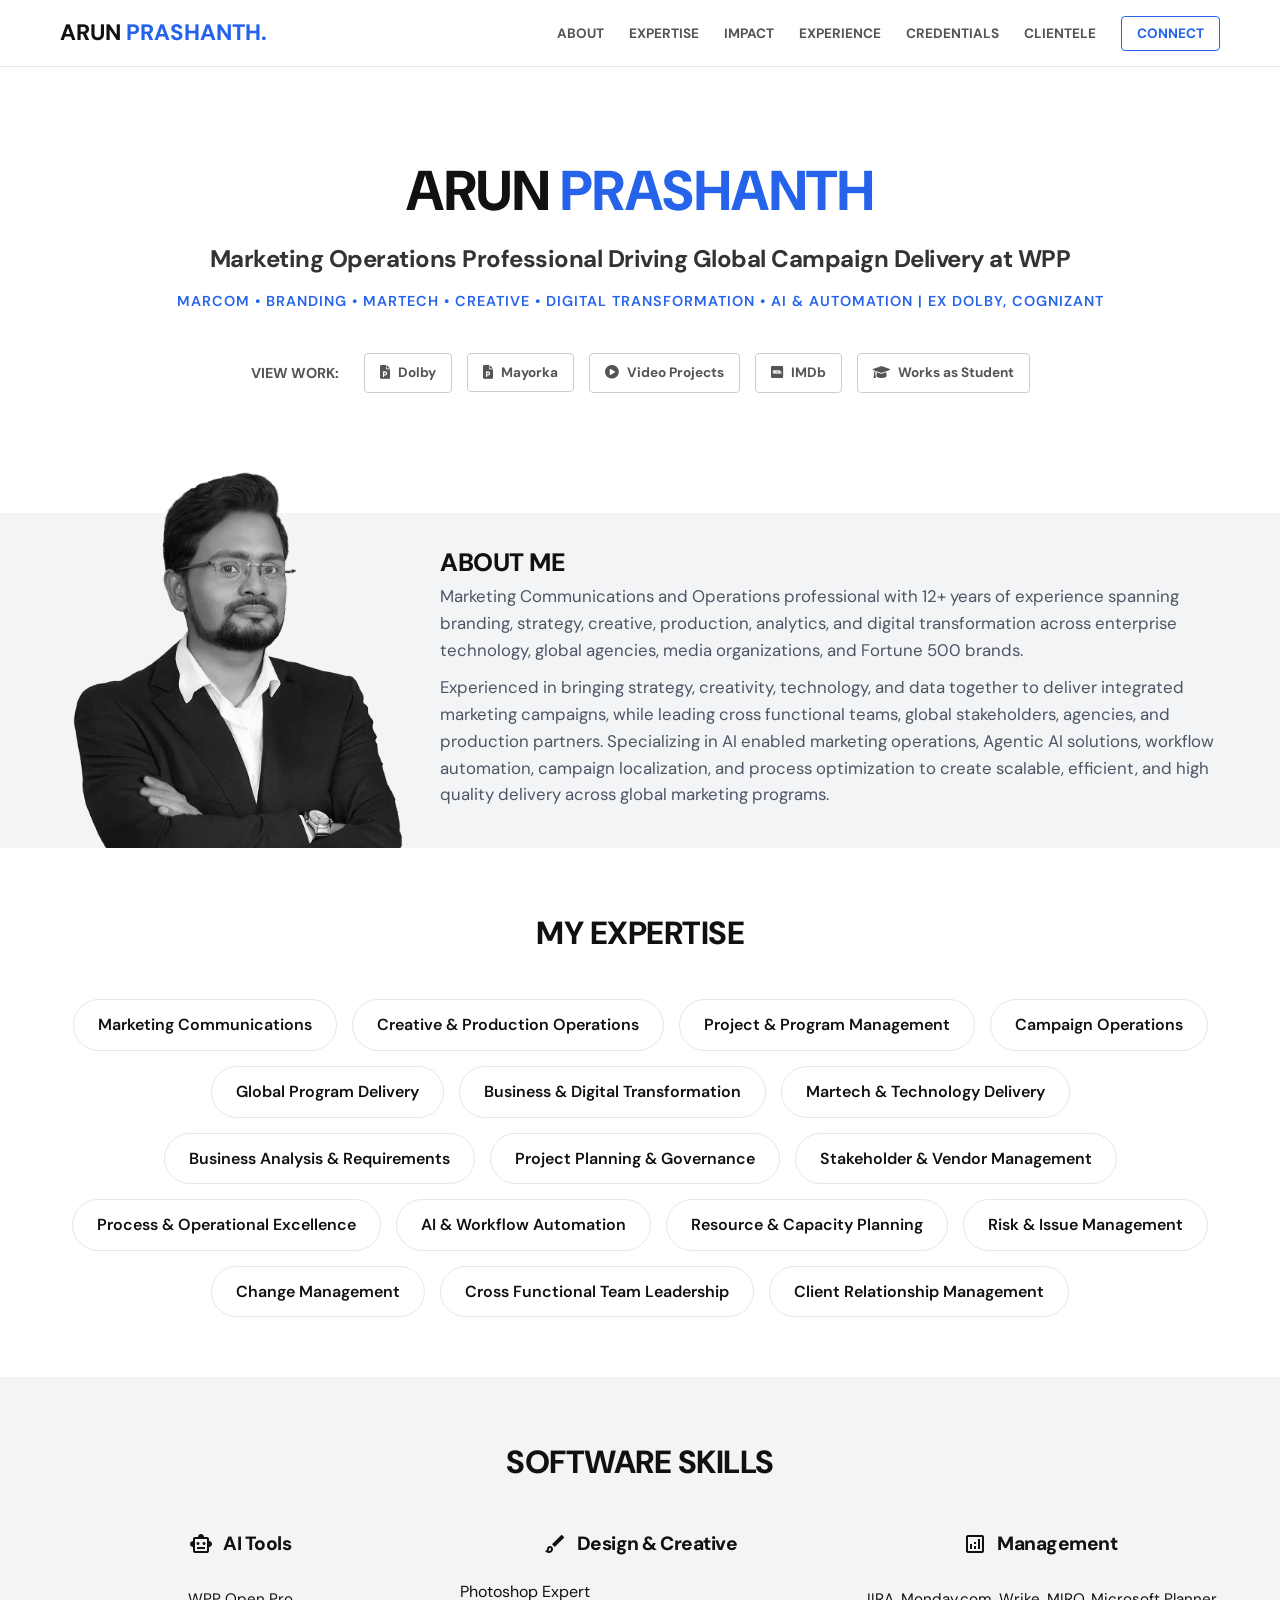
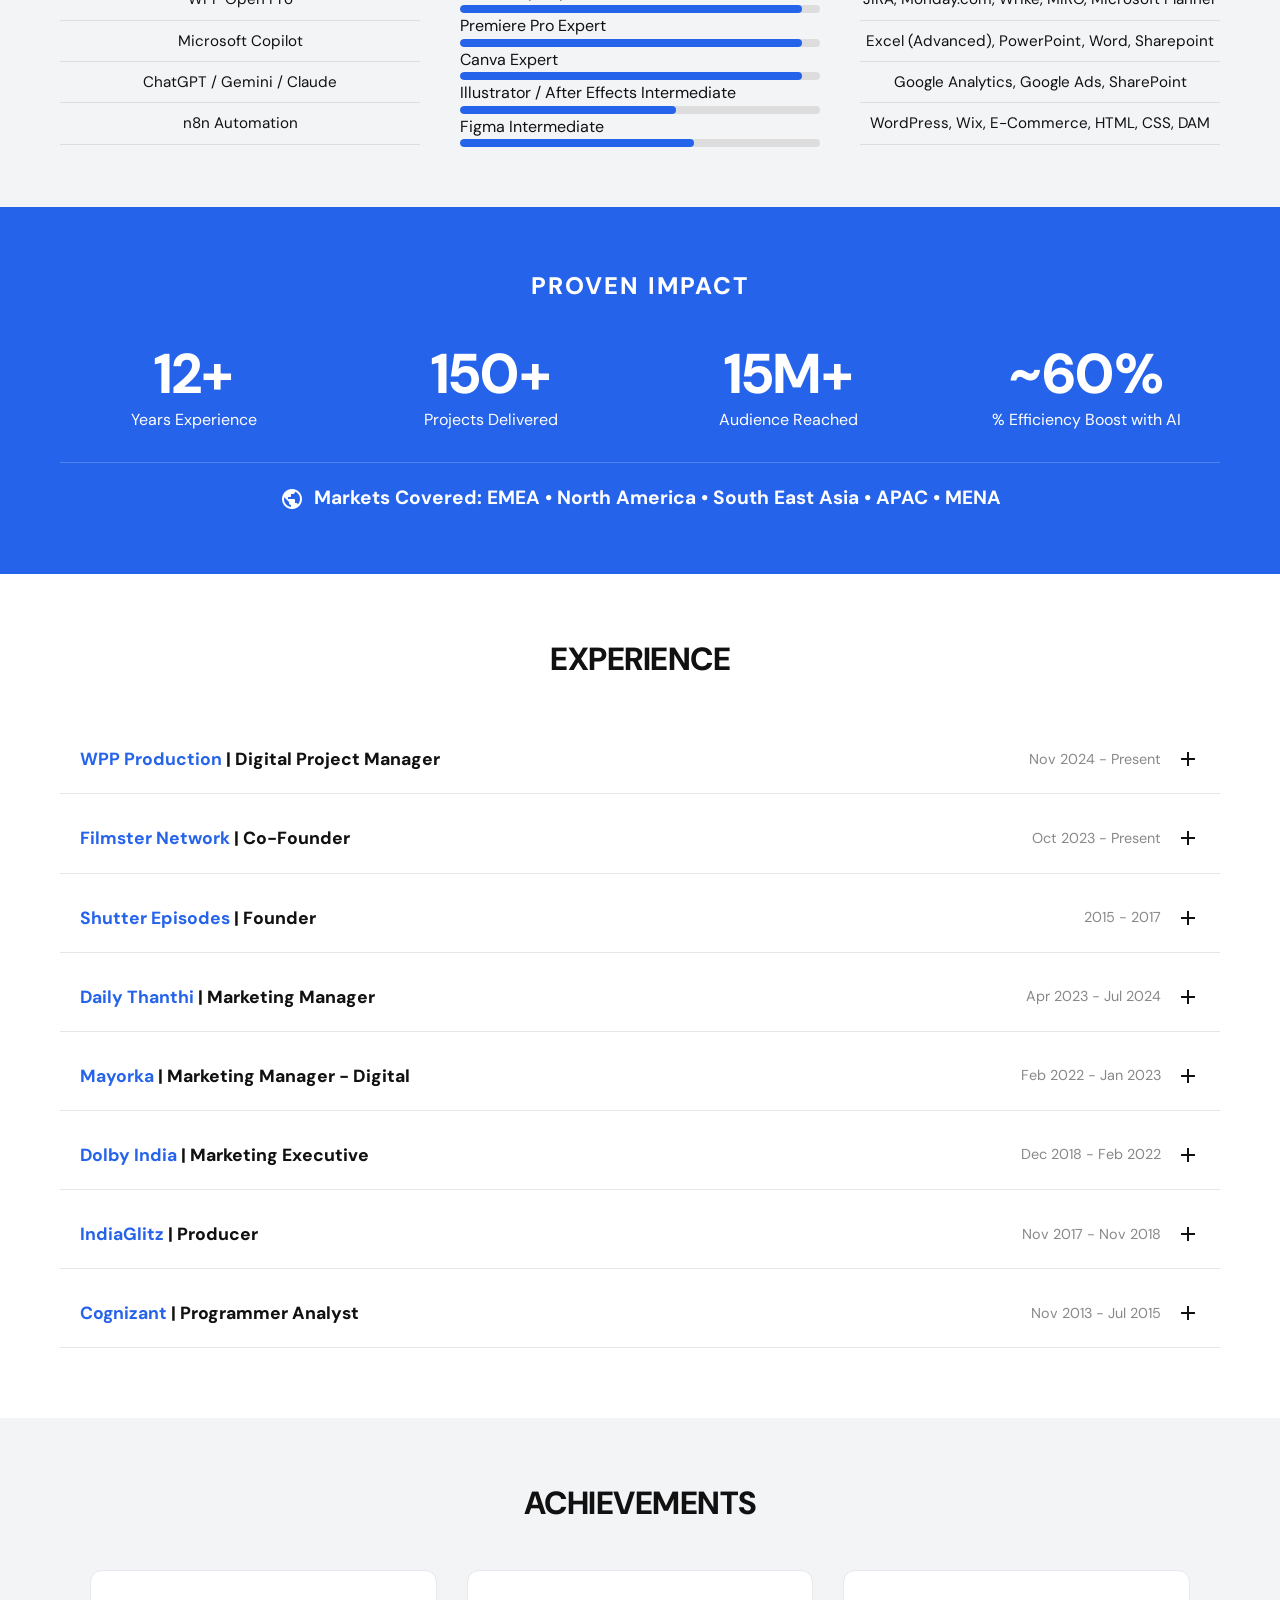
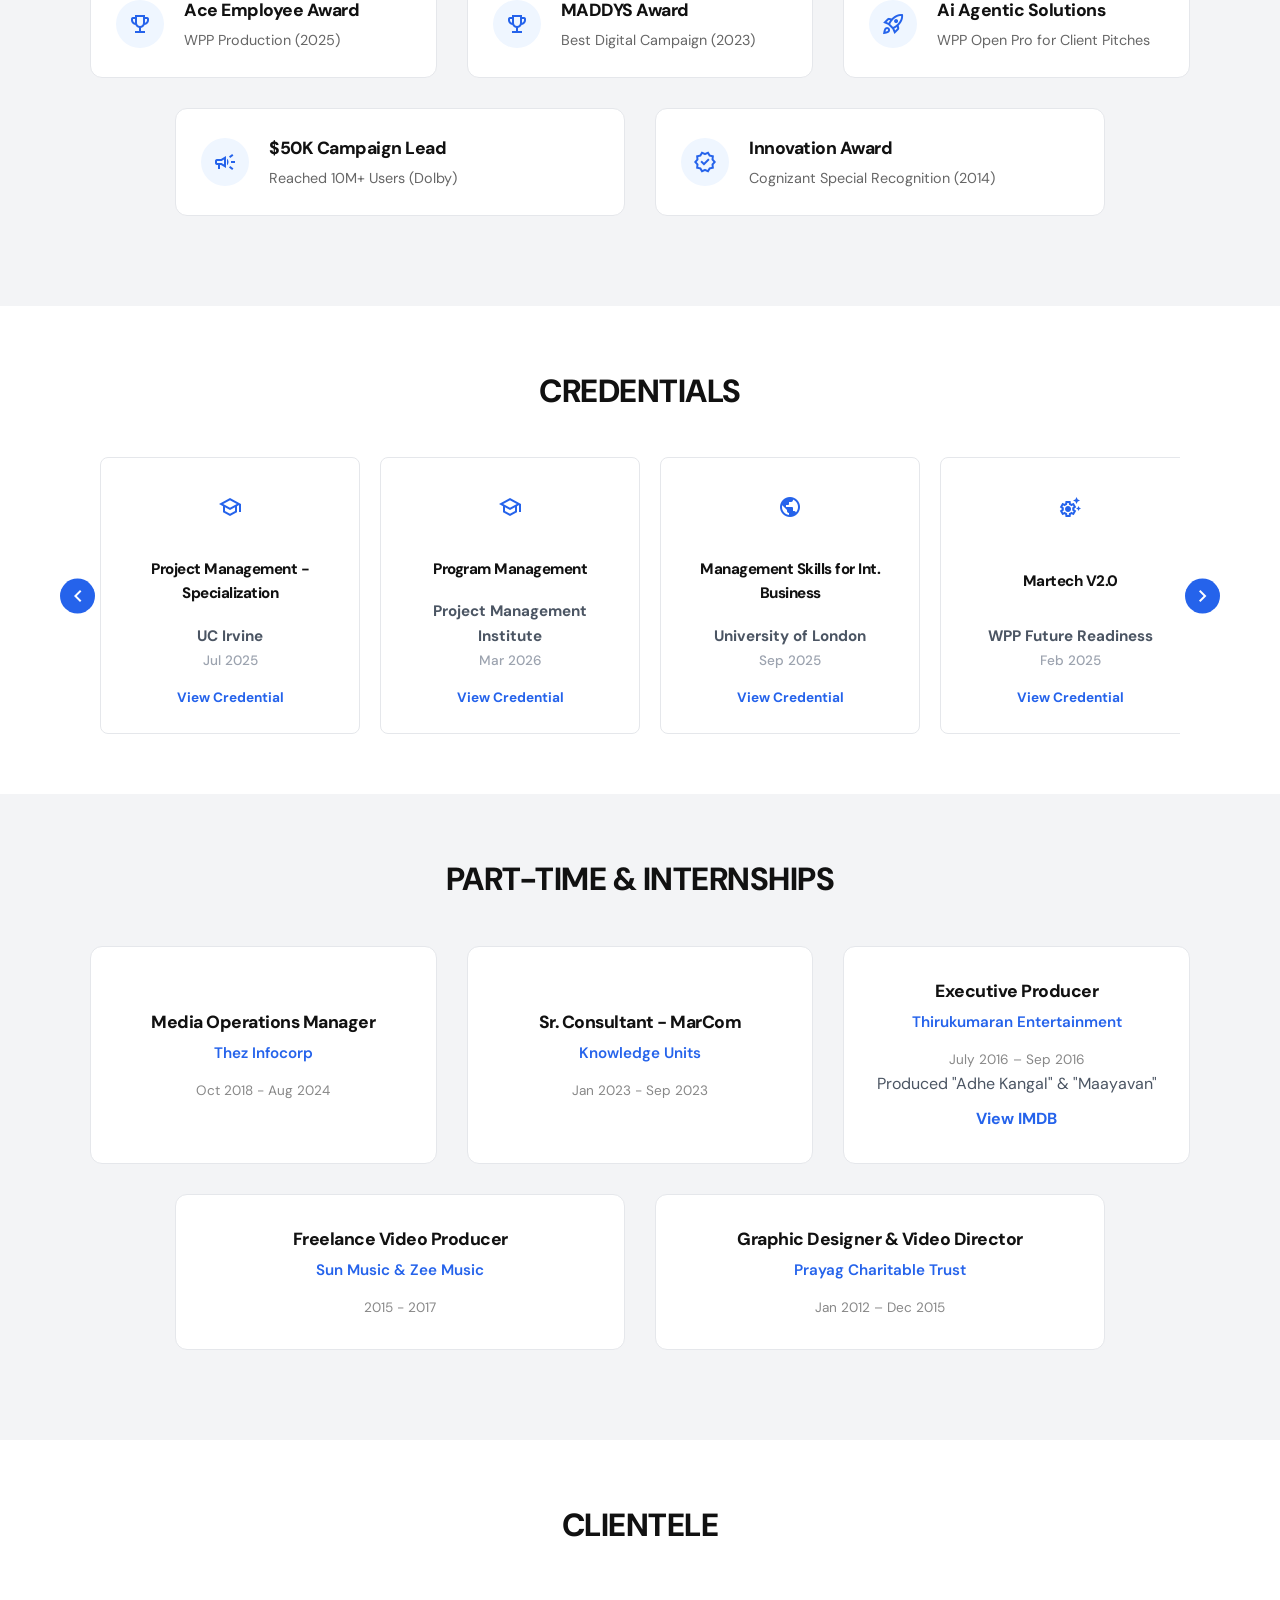
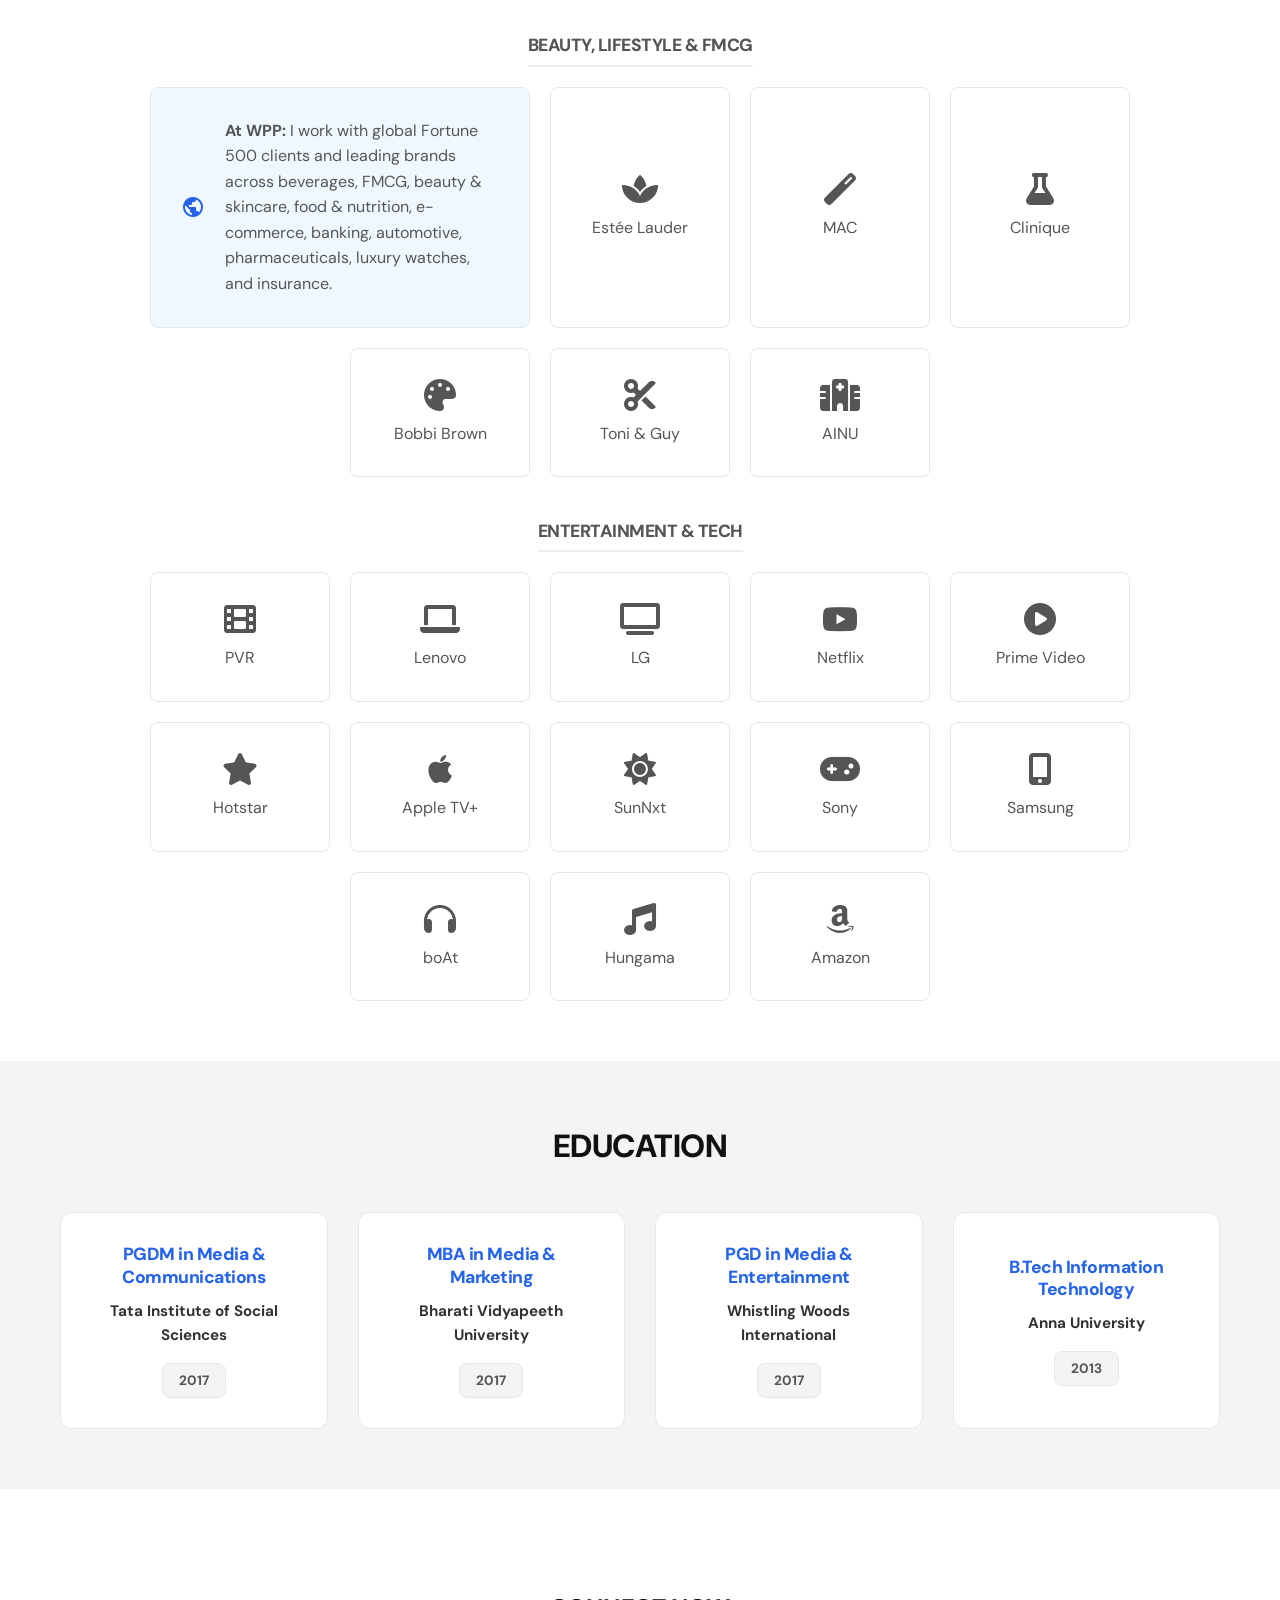
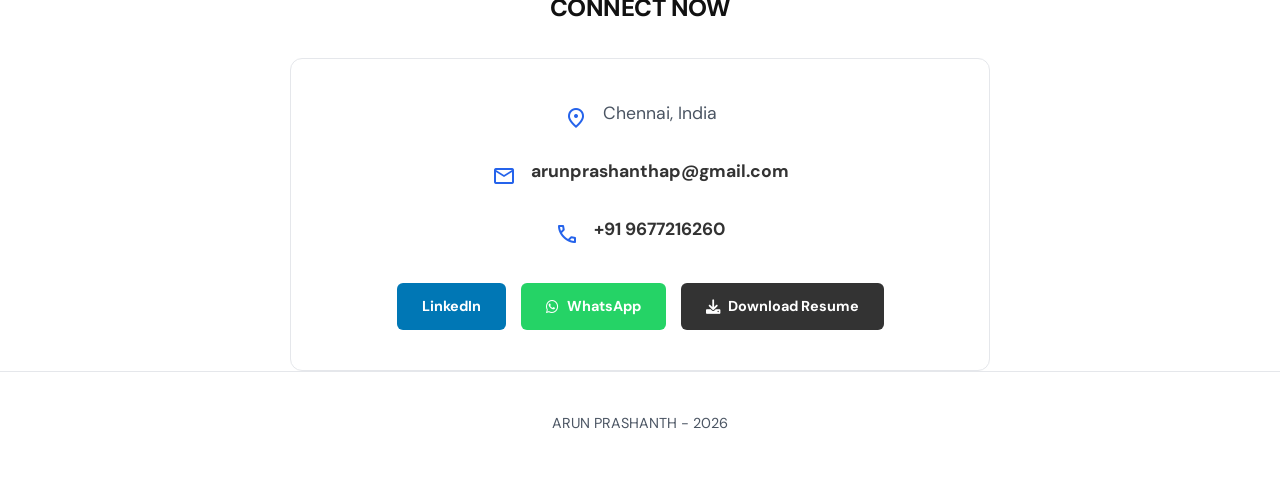
==== index.html @ c16da0cc "Marketing Operations" ====
<!DOCTYPE html>
<html lang="en">
<head>
    <meta charset="UTF-8">
    <meta name="viewport" content="width=device-width, initial-scale=1.0f">
    <title>Arun Prashanth | Project & Program Manager</title>
    <link rel="stylesheet" href="style.css">
    <link rel="icon" type="image/svg+xml" href="favicon_AP.svg">

    <link rel="preconnect" href="https://fonts.googleapis.com">
    <link rel="preconnect" href="https://fonts.gstatic.com" crossorigin>
    <link href="https://fonts.googleapis.com/css2?family=DM+Sans:ital,opsz,wght@0,9..40,100..1000;1,9..40,100..1000&display=swap" rel="stylesheet">
    
    <link rel="stylesheet" href="https://fonts.googleapis.com/css2?family=Material+Symbols+Outlined:opsz,wght,FILL,GRAD@24,400,0,0" />
    <link rel="stylesheet" href="https://cdnjs.cloudflare.com/ajax/libs/font-awesome/6.0.0/css/all.min.css">
</head>
<body>

    <nav class="navbar">
        <div class="container nav-container">
            <a href="#" class="logo">ARUN <span class="blue-text">PRASHANTH</span><span class="dot">.</span></a>
            <ul class="nav-links">
                <li><a href="#about">About</a></li>
                <li><a href="#expertise">Expertise</a></li>
                <li><a href="#impact">Impact</a></li>
                <li><a href="#experience">Experience</a></li>
                <li><a href="#credentials">Credentials</a></li>
                <li><a href="#clientele">Clientele</a></li>
                <li><a href="#contact" class="nav-connect">CONNECT</a></li>
            </ul>
            <div class="hamburger">
                <span class="bar"></span><span class="bar"></span><span class="bar"></span>
            </div>
        </div>
    </nav>

    <header id="hero" class="hero-section">
        <div class="container hero-content fade-in">
            <h1 class="name-title">ARUN <span class="blue-text">PRASHANTH</span></h1>
            <h2 class="tagline">Marketing Operations Professional Driving Global Campaign Delivery at WPP</h2>
            <p class="cred-line">Marcom • Branding • Martech • Creative • Digital Transformation • AI & Automation | ex Dolby, Cognizant</p>
            
            <div class="hero-cta-block">
                <div class="portfolio-deck">
                    <span class="deck-label">VIEW WORK:</span>
                    <a href="https://docs.google.com/presentation/d/1bn2vsa-xVAFeiwK09dfmcaPU317VmBhtF6G3NQ1E2NQ/edit" target="_blank" class="deck-card">
                        <i class="fas fa-file-powerpoint"></i> Dolby
                    </a>
                    <a href="https://docs.google.com/presentation/d/1nzUDjCC__6XLYF-YG5W0V_B-zEhU2tTSiEU5c1SwonY/edit?usp=sharing" target="_blank" class="deck-card">
                        <i class="fas fa-file-powerpoint"></i> Mayorka
                    </a>
                    <a href="video_portfolio.html" target="_blank" class="deck-card">
                        <i class="fas fa-play-circle"></i> Video Projects
                    </a>
					<a href="https://www.imdb.com/name/nm16164992/" target="_blank" class="deck-card">
					<i class="fab fa-imdb"></i> IMDb
					</a>
                    <a href="student_work.html" target="_blank" class="deck-card">
                        <i class="fas fa-graduation-cap"></i> Works as Student
                    </a>
                </div>
            </div>
        </div>
    </header>

    <section id="about" class="about-compact-section bg-light">
        <div class="container">
            <div class="about-grid-compact">
                
                <div class="pop-out-img">
                    <img src="about_me_AP.png" alt="Arun Prashanth">
                </div>
                
                <div class="about-txt">
                    <h2>ABOUT ME</h2>
                    <p>Marketing Communications and Operations professional with 12+ years of experience spanning branding, strategy, creative, production, analytics, and digital transformation across enterprise technology, global agencies, media organizations, and Fortune 500 brands.</p>
                    <p>Experienced in bringing strategy, creativity, technology, and data together to deliver integrated marketing campaigns, while leading cross functional teams, global stakeholders, agencies, and production partners. Specializing in AI enabled marketing operations, Agentic AI solutions, workflow automation, campaign localization, and process optimization to create scalable, efficient, and high quality delivery across global marketing programs.</p>
                </div>
            </div>
        </div>
    </section>

    <section id="expertise" class="section-padding">
        <div class="container text-center">
            <div class="section-header">
                <h2>MY EXPERTISE</h2>
            </div>
            <div class="grid-tags">
			<div class="tag-item">Marketing Communications</div>
			<div class="tag-item">Creative & Production Operations</div>
			<div class="tag-item">Project & Program Management</div>
			<div class="tag-item">Campaign Operations</div>
			<div class="tag-item">Global Program Delivery</div>
			<div class="tag-item">Business & Digital Transformation</div>
			<div class="tag-item">Martech & Technology Delivery</div>
			<div class="tag-item">Business Analysis & Requirements</div>
			<div class="tag-item">Project Planning & Governance</div>
			<div class="tag-item">Stakeholder & Vendor Management</div>
			<div class="tag-item">Process & Operational Excellence</div>
			<div class="tag-item">AI & Workflow Automation</div>
			<div class="tag-item">Resource & Capacity Planning</div>
			<div class="tag-item">Risk & Issue Management</div>
			<div class="tag-item">Change Management</div>
			<div class="tag-item">Cross Functional Team Leadership</div>
			<div class="tag-item">Client Relationship Management</div>
            </div>
        </div>
    </section>

    <section class="section-padding bg-light">
        <div class="container">
            <div class="section-header">
                <h2>SOFTWARE SKILLS</h2>
            </div>
            <div class="skills-layout">
                <div class="skill-col">
                    <h3><span class="material-symbols-outlined icon-blue">smart_toy</span> AI Tools</h3>
                    <ul class="clean-list"><li>WPP Open Pro</li><li>Microsoft Copilot</li><li>ChatGPT / Gemini / Claude</li><li>n8n Automation</li></ul>
                </div>
                <div class="skill-col">
                    <h3><span class="material-symbols-outlined icon-blue">brush</span> Design & Creative</h3>
                    <div class="progress-item"><div class="p-label"><span>Photoshop</span> <span>Expert</span></div><div class="p-bar"><div class="p-fill" style="width: 95%"></div></div></div>
                    <div class="progress-item"><div class="p-label"><span>Premiere Pro</span> <span>Expert</span></div><div class="p-bar"><div class="p-fill" style="width: 95%"></div></div></div>
                    <div class="progress-item"><div class="p-label"><span>Canva</span> <span>Expert</span></div><div class="p-bar"><div class="p-fill" style="width: 95%"></div></div></div>
                    <div class="progress-item"><div class="p-label"><span>Illustrator / After Effects</span> <span>Intermediate</span></div><div class="p-bar"><div class="p-fill" style="width: 60%"></div></div></div>
                    <div class="progress-item"><div class="p-label"><span>Figma</span> <span>Intermediate</span></div><div class="p-bar"><div class="p-fill" style="width: 65%"></div></div></div>
                </div>
                <div class="skill-col">
                    <h3><span class="material-symbols-outlined icon-blue">analytics</span> Management</h3>
                        <ul class="clean-list">
        <li>JIRA, Monday.com, Wrike, MIRO, Microsoft Planner</li>
        <li>Excel (Advanced), PowerPoint, Word, Sharepoint</li>
        <li>Google Analytics, Google Ads, SharePoint</li>
        <li>WordPress, Wix, E-Commerce, HTML, CSS, DAM</li>
    </ul>
                </div>
            </div>
        </div>
    </section>

    <section id="impact" class="impact-section">
        <div class="container">
            <h2 class="impact-title">PROVEN IMPACT</h2>
            <div class="impact-grid">
                <div class="impact-box"><span class="impact-num counter" data-target="12">0</span><span class="impact-lbl">Years Experience</span></div>
                <div class="impact-box"><span class="impact-num counter" data-target="150">0</span><span class="impact-lbl">Projects Delivered</span></div>
                <div class="impact-box"><span class="impact-num counter" data-target="15">0</span><span class="impact-lbl">Audience Reached</span></div>
                <div class="impact-box"><span class="impact-num counter" data-target="50">0</span><span class="impact-lbl">% Efficiency Boost with AI</span></div>
            </div>
            <div class="market-row">
                <span class="material-symbols-outlined map-icon">public</span>
                <span class="market-text">Markets Covered: EMEA • North America • South East Asia • APAC • MENA</span>
            </div>
        </div>
    </section>

    <section id="experience" class="section-padding">
        <div class="container">
            <div class="section-header">
                <h2>EXPERIENCE</h2>
            </div>
 <!-- =========================
     WPP PRODUCTION
     ========================= -->
				<div class="acc-item">
					<div class="acc-header">
						<div class="acc-title-group">
							<span class="acc-role">
								<a href="https://wppproduction.com/" target="_blank" class="hyperlink">WPP Production</a> | Digital Project Manager
							</span>
						</div>
						<div class="acc-meta">
							<span class="date">Nov 2024 - Present</span>
							<span class="material-symbols-outlined icon">add</span>
						</div>
					</div>

					<div class="acc-content">
						<div class="inner-pad">

							<p class="role-intro">
								At WPP Production (previosly Hogarth), I work closely with the UK team, managing multi market marketing communications and creative production programs for Fortune 500 brands across global markets.
							</p>

							<ul>
								<li>Led end to end delivery of <strong>100+ integrated marketing communications campaigns</strong> across web, social, eCommerce, HTML5, video, email, and digital advertising.</li>

								<li>Managed concurrent projects across global content hubs, balancing <strong>priorities, timelines, dependencies, resources, and production schedules</strong>.</li>

								<li>Coordinated multilingual campaign adaptations across regional markets while maintaining <strong>global brand standards and delivery consistency</strong>.</li>

								<li>Partnered with strategy, creative, adaptation, design, transcreation, development, QA, production, media, account, and client teams across integrated workstreams.</li>

								<li>Planned <strong>project roadmaps, production schedules, resource allocation, milestones, and implementation plans</strong> across concurrent programs.</li>

								<li>Facilitated project kickoffs, stakeholder reviews, status meetings, production planning sessions, and executive updates to maintain <strong>governance</strong>.</li>

								<li>Developed project plans, delivery trackers, approval records, risk logs, production reports, and stakeholder communications across global programs.</li>

								<li>Identified <strong>delivery constraints, technical dependencies, and operational bottlenecks</strong>, implementing solutions to protect timelines and quality.</li>

								<li>Directed asset collection, localization planning, version management, production workflows, quality validation, and <strong>release readiness</strong> across digital platforms.</li>

								<li>Led production for <strong>3 annual tentpole campaigns</strong> across 10+ markets, coordinating technical specifications with European vendors and development teams.</li>

								<li>Established testing and validation frameworks covering <strong>client briefs, technical specifications, accessibility, platform requirements, and brand guidelines</strong>.</li>

								<li>Designed and implemented <strong>Agentic AI solutions using WPP Open Agent Builder Pro</strong>, improving operational efficiency by <strong>40%</strong> across estimation, reporting, governance, QA, and workflow automation.</li>

								<li>Leveraged <strong>Microsoft Copilot and WPP Open Creative Studio</strong> to automate project activities, accelerate reporting, and reduce manual effort by <strong>60%</strong>.</li>
							</ul>

							<div class="sub-section">
								<h5>Key Accomplishments</h5>
								<ul>
									<li><strong>Ace Employee Award (2025)</strong> for outstanding project delivery, operational excellence, and continuous process innovation.</li>
									<li><strong>Agentic AI Solutions</strong> – Built enterprise solutions using WPP Open Agent Builder Pro and showcased AI enabled delivery capabilities to prospective global clients.</li>
								</ul>
							</div>

						</div>
					</div>
				</div>
<!-- =========================     FILMSTER NETWORK    ========================= -->
				<div class="acc-item">
					<div class="acc-header">
						<div class="acc-title-group"><span class="acc-role"><a href="https://filmster.network/" target="_blank" class="hyperlink">Filmster Network</a> | Co-Founder</span></div>
						<div class="acc-meta"><span class="date">Oct 2023 - Present</span><span class="material-symbols-outlined icon">add</span></div>
					</div>

					<div class="acc-content">
						<div class="inner-pad">
							<p class="role-intro">Filmster Network is a next generation ecosystem empowering filmmakers to create, collaborate, and produce seamlessly; as Co-Founder and COO, I drive operational execution, product development, partnerships, and scalable growth across global markets.</p>

							<ul>
								<li>Building a <strong>co creative production platform</strong> integrating scriptwriting, crew assembly, location scouting, smart contracts, and native credit systems.</li>
								<li>Spearheaded <strong>business operations, MVP planning, partnerships, and fundraising</strong>, securing early funding and a UK innovation grant while progressing SEIS pre seed fundraising.</li>
								<li>Directed <strong>product strategy and global market positioning</strong>, targeting filmmakers across the UK, US, India, and Europe.</li>
							</ul>

							<div class="sub-section">
								<h5>Key Milestones</h5>
								<ul>
									<li>Featured at <a href="https://websummit.com/appearances/lis25/8bba9447-00bc-43d9-a8c4-9b9f88cecf9a/filmster-network/?utm_source=filmster.network" target="_blank" class="hyperlink"><strong>Web Summit</strong></a></li>
									<li><strong>UK SEIS Approved</strong> – Secured approval for the company's UK SEIS structure.</li>
								</ul>
							</div>
						</div>
					</div>
				</div>
<!-- =========================     SHUTTER EPISODES    ========================= -->
				<div class="acc-item">
					<div class="acc-header">
						<div class="acc-title-group"><span class="acc-role"><a href="https://shutterepisodes.com/" target="_blank" class="hyperlink">Shutter Episodes</a> | Founder</span></div>
						<div class="acc-meta"><span class="date">2015 - 2017</span><span class="material-symbols-outlined icon">add</span></div>
					</div>

					<div class="acc-content">
						<div class="inner-pad">

							<p class="role-intro">Founded an independent visual storytelling venture delivering video, photography, and branded content for clients and creative projects.</p>

							<ul>
								<li>Managed end to end production across <strong>concept development, filming, photography, editing, and final delivery</strong>.</li>
								<li>Worked directly with clients and creative teams to translate briefs into visual content aligned with business and communication objectives.</li>
								<li>Managed production planning, equipment, schedules, creative resources, and external collaborators across projects.</li>
							</ul>

						</div>
					</div>
				</div>

				<!-- =========================
					 DAILY THAN THI
					 ========================= -->
				<div class="acc-item">
					<div class="acc-header">
						<div class="acc-title-group">
							<span class="acc-role">
								<a href="https://www.dailythanthi.com/" target="_blank" class="hyperlink">Daily Thanthi</a> | Marketing Manager
							</span>
						</div>
						<div class="acc-meta">
							<span class="date">Apr 2023 - Jul 2024</span>
							<span class="material-symbols-outlined icon">add</span>
						</div>
					</div>

					<div class="acc-content">
						<div class="inner-pad">

							<p class="role-intro">
								At Daily Thanthi, I led marketing communications projects across digital platforms, advertising initiatives, and business transformation programs, working with marketing, media, product, technology, and external partners.
							</p>

							<ul>
								<li>Led end to end marketing communications projects across <strong>digital platforms, advertising campaigns, branded content, and strategic business initiatives</strong>.</li>

								<li>Managed project scope, execution plans, delivery schedules, priorities, dependencies, stakeholder expectations, and resource coordination across concurrent initiatives.</li>

								<li>Partnered with <strong>Accenture</strong> as the technology implementation partner to define business requirements, validate solutions, and support functional discussions.</li>

								<li>Led the internal marketing team while coordinating <strong>WPP Media, Times OOH, creative agencies, production partners, and technology teams</strong>.</li>

								<li>Planned campaign calendars, production schedules, resource allocation, launch milestones, and execution roadmaps for internal and advertiser initiatives.</li>

								<li>Managed campaign production across digital publishing platforms, advertising inventories, websites, social media, video properties, and branded content.</li>

								<li>Developed <strong>creative briefs, marketing requirements, project documentation, approval workflows, executive presentations, and stakeholder communications</strong>.</li>

								<li>Evaluated creative concepts, campaign proposals, and agency pitches, presenting strategic recommendations and launch approaches to senior management.</li>

								<li>Conducted market research, competitor benchmarking, audience analysis, and campaign audits to identify opportunities and strengthen marketing strategies.</li>

								<li>Coordinated creative reviews, production readiness, asset approvals, and launches while maintaining <strong>timelines, platform requirements, and brand standards</strong>.</li>

								<li>Worked with commercial, editorial, technology, product, and business teams to strengthen <strong>governance and cross functional collaboration</strong>.</li>

								<li>Introduced <strong>Generative AI</strong> into marketing workflows, increasing operational efficiency by <strong>50%</strong>, accelerating creative output by <strong>3x</strong>, and improving campaign delivery consistency by <strong>40%</strong>.</li>
							</ul>

							<div class="sub-section">
								<h5>Key Brand Campaigns</h5>
								<ul>
									<li><strong>MADDYS Award 2023</strong> – Won Best Digital Tamil Campaign at the Madras Advertising Club Awards.</li>
									<li><strong>Minmini Launch Campaign</strong> – Planned and executed the digital launch across multiple media platforms with <a href="https://www.youtube.com/watch?v=vyt2jQhmsBk" target="_blank" class="hyperlink">Product Video</a> and <a href="https://www.youtube.com/watch?v=enRSQI29NKU" target="_blank" class="hyperlink">TVC</a>.</li>
									<li><strong>CSK Official Social Media Partner</strong> – Delivered the Minmini partnership campaign during IPL 2024 through an <a href="https://www.instagram.com/p/C478YVsoReo/" target="_blank" class="hyperlink">Influencer Campaign</a>.</li>
								</ul>
							</div>

						</div>
					</div>
				</div>


				<!-- =========================
					 MAYORKA
					 ========================= -->
				<div class="acc-item">
					<div class="acc-header">
						<div class="acc-title-group">
							<span class="acc-role">
								<a href="https://mayorka.in/" target="_blank" class="hyperlink">Mayorka</a> | Marketing Manager - Digital
							</span>
						</div>
						<div class="acc-meta">
							<span class="date">Feb 2022 - Jan 2023</span>
							<span class="material-symbols-outlined icon">add</span>
						</div>
					</div>

					<div class="acc-content">
						<div class="inner-pad">

							<p class="role-intro">
								At Mayorka, I managed client projects spanning digital transformation, website delivery, creative production, and integrated marketing communications across multiple sectors.
							</p>

							<ul>
								<li>Managed end to end <strong>digital marketing and website projects</strong> from client discovery, planning, execution, production, and final delivery.</li>

								<li>Delivered <strong>30+ client projects</strong> across websites, digital campaigns, branding, and marketing communications for healthcare, hospitality, retail, and lifestyle brands.</li>

								<li>Collaborated with clients to understand <strong>business objectives, marketing goals, user requirements, and digital transformation opportunities</strong>.</li>

								<li>Defined project scope, execution plans, timelines, priorities, resource allocation, and delivery milestones across concurrent client engagements.</li>

								<li>Coordinated designers, developers, content writers, SEO specialists, photographers, videographers, and production partners to deliver integrated solutions.</li>

								<li>Managed website development, <strong>CMS implementation, content migration, testing, quality validation, and production deployment</strong> across client accounts.</li>

								<li>Planned integrated initiatives across websites, social media, YouTube, email marketing, SEO, and digital advertising platforms.</li>

								<li>Prepared <strong>client presentations, creative briefs, project documentation, meeting summaries, delivery reports, and implementation plans</strong>.</li>

								<li>Coordinated stakeholder reviews, creative approvals, QA validation, change requests, and production releases while maintaining delivery schedules.</li>

								<li>Improved project delivery efficiency by <strong>30%</strong> through standardized workflows, stronger collaboration, and streamlined client communication.</li>
							</ul>

							<div class="sub-section">
								<h5>Key Brand Campaigns</h5>
								<ul>
									<li><strong>Paulsons Group Brands</strong> – Led digital promotional campaigns for <a href="https://www.instagram.com/p/CdVZeo_JLsn/" target="_blank" class="hyperlink">Toni & Guy</a> and <a href="https://www.instagram.com/p/Clf1ZT9yNZu/" target="_blank" class="hyperlink">Jonah's Bistro</a>.</li>
									<li><strong>Asian Institute of Nephrology and Urology</strong> – Led digital transformation initiatives and campaign projects for <a href="https://ainuindia.org/" target="_blank" class="hyperlink">AINU</a>.</li>
								</ul>
							</div>

						</div>
					</div>
				</div>


				<!-- =========================
					 DOLBY INDIA
					 ========================= -->
				<div class="acc-item">
					<div class="acc-header">
						<div class="acc-title-group"><span class="acc-role"><a href="https://www.dolby.com/en-in/" target="_blank" class="hyperlink">Dolby India</a> | Marketing Executive</span></div>
						<div class="acc-meta"><span class="date">Dec 2018 - Feb 2022</span><span class="material-symbols-outlined icon">add</span></div>
					</div>

					<div class="acc-content">
						<div class="inner-pad">

							<p class="role-intro">At Dolby, I managed marketing communications programs across India while supporting regional initiatives across Southeast Asia and the Middle East, working with agencies, partners, and cross functional teams.</p>

							<ul>
								<li>Managed end to end marketing communications projects across <strong>digital, retail, and experiential touchpoints</strong>, supporting India and regional initiatives across Southeast Asia and the Middle East.</li>

								<li>Planned campaign roadmaps, integrated marketing calendars, production schedules, launch milestones, and execution plans for <strong>50+ marketing campaigns</strong>.</li>

								<li>Coordinated creative, media, PR, production, digital, event, and research agencies to deliver integrated programs across <strong>EDMs, social, web, retail, and experiential channels</strong>.</li>

								<li>Managed co marketing initiatives with OEM partners including <a href="https://www.youtube.com/watch?v=oY5xbAmfBBk" target="_blank" class="hyperlink">LG</a>, <a href="https://www.youtube.com/watch?v=aJvjSPSYWOQ" target="_blank" class="hyperlink">Sony</a>, Samsung, and Lenovo, alongside OTT platforms, cinema exhibitors, retailers, and channel partners.</li>

								<li>Delivered integrated campaigns across <a href="https://www.dolby.com/en-in/dolby-everywhere/" target="_blank" class="hyperlink"><strong>Dolby Everywhere</strong></a>, <a href="https://www.youtube.com/watch?v=bXn-7EpfiEY" target="_blank" class="hyperlink">Netflix</a>, <a href="https://amazon.in/dolbystore" target="_blank" class="hyperlink">Amazon Brand Store</a>, Apple Music, websites, social media, retail, experiential events, digital advertising, and partner channels.</li>

								<li>Led creative production for digital campaigns, promotional videos, retail branding, event collateral, partner assets, and marketing communications across multiple campaign workstreams.</li>

								<li>Managed <strong>campaign budgets, vendor coordination, creative approvals, production timelines, execution milestones, and marketing deliverables</strong> while ensuring governance and on time delivery.</li>

								<li>Led digital content production across social media, <strong>EDMs, landing pages, and app creatives</strong> for Dolby On, supporting user acquisition and audience engagement.</li>

								<li>Managed the <a href="https://amazon.in/dolbystore" target="_blank" class="hyperlink"><strong>Dolby Brand Store</strong></a> on Amazon, overseeing promotional campaigns, digital merchandising, and content optimization, contributing to a <strong>20% increase in eCommerce traffic</strong>.</li>

								<li>Expanded Dolby's presence across <strong>500+ cinema screens</strong>, contributing to <strong>15 to 18% revenue growth</strong> through strategic partner marketing and integrated promotional programs.</li>

								<li>Delivered flagship initiatives generating <strong>12M+ campaign reach, 5M+ engagements, and 7M+ video views</strong>.</li>
							</ul>

							<div class="sub-section">
								<h5>Key Brand Campaigns</h5>
								<ul>
									<li><strong><a href="https://www.dolby.com/en-in/dolby-everywhere/" target="_blank" class="hyperlink">#DolbyEverywhere</a></strong> – Led Dolby's flagship integrated campaign across digital and partner marketing channels.</li>
									<li><strong><a href="https://www.instagram.com/p/CJn0AoHrKo2/" target="_blank" class="hyperlink">#BackToTheTheatres</a></strong> – Initiated and delivered Dolby's post COVID cinema revival campaign.</li>
									<li><strong>Behind The Mix</strong> – Produced branded content with film crews from <a href="https://www.youtube.com/watch?v=4B8-bLob7ls&t=30s" target="_blank" class="hyperlink">KGF</a> and <a href="https://www.youtube.com/watch?v=DFdSCGkNl8I&t=90s" target="_blank" class="hyperlink">Monster</a>, generating 500K+ YouTube views.</li>
								</ul>
							</div>

						</div>
					</div>
				</div>


				<!-- =========================
					 INDIAGLITZ
					 ========================= -->
				<div class="acc-item">
					<div class="acc-header">
						<div class="acc-title-group">
							<span class="acc-role">
								<a href="https://www.indiaglitz.com/" target="_blank" class="hyperlink">IndiaGlitz</a> | Producer
							</span>
						</div>
						<div class="acc-meta">
							<span class="date">Nov 2017 - Nov 2018</span>
							<span class="material-symbols-outlined icon">add</span>
						</div>
					</div>

					<div class="acc-content">
						<div class="inner-pad">

							<p class="role-intro">
								At IndiaGlitz, I managed digital advertising production across web, social media, and YouTube, coordinating creative, editorial, commercial, and production teams.
							</p>

							<ul>
								<li>Owned production planning and execution for <strong>digital advertising campaigns</strong> across web, social media, and YouTube publishing platforms.</li>

								<li>Coordinated advertisers, editorial teams, designers, video editors, photographers, and commercial stakeholders to meet publishing timelines.</li>

								<li>Produced static creatives, promotional videos, branded content, campaign adaptations, and digital marketing assets for brands across India and the United States.</li>

								<li>Managed premium advertising formats including <strong>L Bands, In Video Ads, Brand Integrations, and Sponsored Content</strong>.</li>

								<li>Collaborated directly with advertisers to gather requirements, coordinate revisions, and prepare production ready deliverables.</li>

								<li>Planned publishing schedules, release calendars, production priorities, campaign trackers, approvals, and delivery coordination across multiple campaigns.</li>

								<li>Worked with editorial and commercial teams to optimize <strong>advertising inventory utilization</strong> and campaign execution across owned media properties.</li>

								<li>Performed quality validation against advertiser specifications, platform standards, and production guidelines before publishing.</li>

								<li>Delivered <strong>100+ branded advertising campaigns</strong>, reducing production turnaround by <strong>35%</strong> and improving on time publishing reliability to <strong>98%</strong>.</li>
							</ul>

							<div class="sub-section">
								<h5>Key Accomplishment</h5>
								<ul>
									<li><strong>YouTube Growth to 4M Subscribers</strong> – Played an integral role in growing IndiaGlitz's channel from 1M to 4M subscribers through video production and consistent publishing.</li>
								</ul>
							</div>

						</div>
					</div>
				</div>


				<!-- =========================
					 COGNIZANT
					 ========================= -->
				<div class="acc-item">
					<div class="acc-header">
						<div class="acc-title-group">
							<span class="acc-role">
								<a href="https://www.cognizant.com/" target="_blank" class="hyperlink">Cognizant</a> | Programmer Analyst
							</span>
						</div>
						<div class="acc-meta">
							<span class="date">Nov 2013 - Jul 2015</span>
							<span class="material-symbols-outlined icon">add</span>
						</div>
					</div>

					<div class="acc-content">
						<div class="inner-pad">

							<p class="role-intro">
								At Cognizant, I supported enterprise marketing technology and digital transformation initiatives for The Estée Lauder Companies across 33 global brands.
							</p>

							<ul>
								<li>Owned enterprise video automation workflows, transforming studio produced marketing videos into <strong>scalable multi platform deliverables</strong>.</li>

								<li>Pioneered a scalable automation framework that reduced manual processing by <strong>60%</strong>, increased publishing throughput by <strong>3x</strong>, and standardized delivery.</li>

								<li>Supported video campaign planning, release scheduling, encoding validation, deployment, and implementation across global brand teams.</li>

								<li>Collaborated with developers, QA, client teams, and global creative studios to continuously enhance the <strong>enterprise marketing technology platform</strong>.</li>
							</ul>

							<div class="sub-section">
								<h5>Key Accomplishments</h5>
								<ul>
									<li><strong>Scalable Video Automation System</strong> – Pioneered the <a href="https://www.maccosmetics.com/artistry-all-artists-videos" target="_blank" class="hyperlink">brand video automation system</a> used across multiple global markets.</li>
									<li><strong>Special Recognition Award (2014)</strong> – Recognized for productive innovation and process improvement.</li>
								</ul>
							</div>

						</div>
					</div>
				</div>
            </div>
        </div>
    </section>

    <section id="achievements" class="section-padding bg-light">
        <div class="container text-center">
            <div class="section-header">
                <h2>ACHIEVEMENTS</h2>
            </div>
            <div class="flexible-grid">
                <div class="ach-card">
                    <div class="ach-icon"><span class="material-symbols-outlined">emoji_events</span></div>
                    <div class="ach-text">
                        <h4>Ace Employee Award</h4>
                        <p>WPP Production (2025)</p>
                    </div>
                </div>
                <div class="ach-card">
                    <div class="ach-icon"><span class="material-symbols-outlined">trophy</span></div>
                    <div class="ach-text">
                        <h4>MADDYS Award</h4>
                        <p>Best Digital Campaign (2023)</p>
                    </div>
                </div>
                <div class="ach-card">
                    <div class="ach-icon"><span class="material-symbols-outlined">rocket_launch</span></div>
                    <div class="ach-text">
                        <h4>Ai Agentic Solutions</h4>
                        <p>WPP Open Pro for Client Pitches</p>
                    </div>
                </div>
                <div class="ach-card">
                    <div class="ach-icon"><span class="material-symbols-outlined">campaign</span></div>
                    <div class="ach-text">
                        <h4>$50K Campaign Lead</h4>
                        <p>Reached 10M+ Users (Dolby)</p>
                    </div>
                </div>
                <div class="ach-card">
                    <div class="ach-icon"><span class="material-symbols-outlined">verified</span></div>
                    <div class="ach-text">
                        <h4>Innovation Award</h4>
                        <p>Cognizant Special Recognition (2014)</p>
                    </div>
                </div>
            </div>
        </div>
    </section>

    <section id="credentials" class="section-padding">
        <div class="container">
            <div class="section-header">
                <h2>CREDENTIALS</h2>
            </div>
            <div class="carousel-wrapper">
                <button id="prevBtn" class="carousel-btn left"><span class="material-symbols-outlined">chevron_left</span></button>
                <div class="carousel-container">
                    <div class="carousel-track">
                        <div class="cert-card small-card"><div class="cert-icon"><span class="material-symbols-outlined">school</span></div><h4 class="cert-title">Project Management - Specialization</h4><p class="prov">UC Irvine</p><span class="year">Jul 2025</span><a href="https://www.coursera.org/account/accomplishments/specialization/CTYZS6LY2H02" target="_blank" class="link">View Credential</a></div>
						<div class="cert-card small-card"><div class="cert-icon"><span class="material-symbols-outlined">school</span></div><h4 class="cert-title">Program Management</h4><p class="prov">Project Management Institute</p><span class="year">Mar 2026</span><a href="https://www.linkedin.com/learning/certificates/e80cef1098a8598102d139745c2ca506b8a271f33f332816c92c266a304c8b3a?trk=share_certificate" target="_blank" class="link">View Credential</a></div>
                        <div class="cert-card small-card"><div class="cert-icon"><span class="material-symbols-outlined">public</span></div><h4 class="cert-title">Management Skills for Int. Business</h4><p class="prov">University of London</p><span class="year">Sep 2025</span><a href="https://www.coursera.org/account/accomplishments/records/UKY7ZSO9H4B8" target="_blank" class="link">View Credential</a></div>	
						<div class="cert-card small-card"><div class="cert-icon"><span class="material-symbols-outlined">settings_suggest</span></div><h4 class="cert-title">Martech V2.0</h4><p class="prov">WPP Future Readiness</p><span class="year">Feb 2025</span><a href="https://api.badgr.io/public/assertions/-GUOtwT0RPiGSnXbuM1L-w" target="_blank" class="link">View Credential</a></div>	
						<div class="cert-card small-card"><div class="cert-icon"><span class="material-symbols-outlined">psychology</span></div><h4 class="cert-title">Adv. Creative Thinking & AI</h4><p class="prov">Imperial College London</p><span class="year">Aug 2025</span><a href="https://www.coursera.org/account/accomplishments/verify/LSXJCY1NYYDO" target="_blank" class="link">View Credential</a></div>
						<div class="cert-card small-card"><div class="cert-icon"><span class="material-symbols-outlined">view_kanban</span></div><h4 class="cert-title">Project Management for Creative</h4><p class="prov">PMI</p><span class="year">May 2021</span><a href="https://www.linkedin.com/learning/certificates/48a1a2435e039f0a548d52aa68d212504daf876853631f75898bf9a383cbfe45" target="_blank" class="link">View Credential</a></div>						
						<div class="cert-card small-card"><div class="cert-icon"><span class="material-symbols-outlined">public</span></div><h4 class="cert-title">AI for Customer Experience - Digital</h4><p class="prov">WPP</p><span class="year">Jul 2026</span><a href="https://badges.parchment.com/public/assertions/FdpJpbVpQcOxfFLzKIieYg?utm_source=url_copy&identity__email=arunprashanthap%40gmail.com" target="_blank" class="link">View Credential</a></div>						
						<div class="cert-card small-card"><div class="cert-icon"><span class="material-symbols-outlined">public</span></div><h4 class="cert-title">AI for Marketing Intelligence</h4><p class="prov">WPP</p><span class="year">Jun 2026</span><a href="https://badges.parchment.com/public/assertions/Ic_vgC1XRxOvIbL9RjORdA?utm_source=url_copy&identity__email=arunprashanthap%40gmail.com" target="_blank" class="link">View Credential</a></div>			
						<div class="cert-card small-card"><div class="cert-icon"><span class="material-symbols-outlined">psychology</span></div><h4 class="cert-title">WPP Open Agent Builder Pro</h4><p class="prov">WPP</p><span class="year">Mar 2026</span><a href="https://badges.parchment.com/public/assertions/glkxFaCnQGqWE5ga74dpJA?utm_source=url_copy&identity__email=arunprashanthap%40gmail.com" target="_blank" class="link">View Credential</a></div>                        
                        <div class="cert-card small-card"><div class="cert-icon"><span class="material-symbols-outlined">terminal</span></div><h4 class="cert-title">Prompt Engineering - AI</h4><p class="prov">WPP</p><span class="year">May 2025</span><a href="https://api.badgr.io/public/assertions/g8MgVdSpRSuGJ-0Vrc7iGw?identity__email=arunprashanthap%40gmail.com" target="_blank" class="link">View Credential</a></div>
                        <div class="cert-card small-card"><div class="cert-icon"><span class="material-symbols-outlined">lightbulb</span></div><h4 class="cert-title">AI Accelerate: Leadership</h4><p class="prov">WPP</p><span class="year">Apr 2025</span><a href="https://cpcontents.adobe.com/eu/public/accountassets/3025/badges/assertions/bb7517a3d62c4fba9bdc2abd0de5d423_1745518914385.json" target="_blank" class="link">View Credential</a></div>
                        <div class="cert-card small-card"><div class="cert-icon"><span class="material-symbols-outlined">smart_toy</span></div><h4 class="cert-title">AI Demystified</h4><p class="prov">WPP</p><span class="year">Mar 2025</span><a href="https://api.badgr.io/public/assertions/5MYvra98SNuRANe2dpSJ3Q?identity__email=arun.prashanth%40hogarth.com" target="_blank" class="link">View Credential</a></div>
                        <div class="cert-card small-card"><div class="cert-icon"><span class="material-symbols-outlined">computer</span></div><h4 class="cert-title">Digital Fundamentals</h4><p class="prov">WPP Future Readiness</p><span class="year">Mar 2025</span><a href="https://api.badgr.io/public/assertions/_tv8W-oGRTW4aPsMwB7aYQ?identity__email=arunprashanthap%40gmail.com" target="_blank" class="link">View Credential</a></div>
                        <div class="cert-card small-card"><div class="cert-icon"><span class="material-symbols-outlined">person</span></div><h4 class="cert-title">CX & Personalization</h4><p class="prov">WPP Future Readiness</p><span class="year">Feb 2025</span><a href="https://api.badgr.io/public/assertions/zQTEuV_BSA6_o3tfhL9_Hg?identity__email=arun.prashanth%40hogarth.com" target="_blank" class="link">View Credential</a></div>
                        <div class="cert-card small-card"><div class="cert-icon"><span class="material-symbols-outlined">verified_user</span></div><h4 class="cert-title">Quality Management for Ops</h4><p class="prov">PMI</p><span class="year">Feb 2025</span><a href="https://www.linkedin.com/learning/certificates/1af664efd1259927df8c29424b88a42b3eeaf238d1a6c193dc026a355cd3a567" target="_blank" class="link">View Credential</a></div>
                        <div class="cert-card small-card"><div class="cert-icon"><span class="material-symbols-outlined">video_library</span></div><h4 class="cert-title">Online Video Content Strategy</h4><p class="prov">LinkedIn</p><span class="year">May 2021</span><a href="https://www.linkedin.com/learning/certificates/90f718ff5fa25bc7e90a5b8803a0fc8497451991eff72631e479ddb7f1fc1567" target="_blank" class="link">View Credential</a></div>
                    </div>
                </div>
                <button id="nextBtn" class="carousel-btn right"><span class="material-symbols-outlined">chevron_right</span></button>
            </div>
        </div>
    </section>

    <section class="section-padding bg-light">
        <div class="container">
            <div class="section-header">
                <h2>PART-TIME & INTERNSHIPS</h2>
            </div>
            <div class="flexible-grid">
                <div class="pt-card">
                    <h4>Media Operations Manager</h4>
                    <p class="pt-comp">Thez Infocorp</p>
                    <span class="pt-date">Oct 2018 - Aug 2024</span>
                </div>
                <div class="pt-card">
                    <h4>Sr. Consultant - MarCom</h4>
                    <p class="pt-comp">Knowledge Units</p>
                    <span class="pt-date">Jan 2023 - Sep 2023</span>
                </div>
                <div class="pt-card">
                    <h4>Executive Producer</h4>
                    <p class="pt-comp">Thirukumaran Entertainment</p>
                    <span class="pt-date">July 2016 – Sep 2016</span>
                    <p class="pt-note">Produced "Adhe Kangal" & "Maayavan"</p>
                    <a href="https://www.imdb.com/name/nm16164992/" target="_blank" class="hyperlink">View IMDB</a>
                </div>
                <div class="pt-card">
                    <h4>Freelance Video Producer</h4>
                    <p class="pt-comp">Sun Music & Zee Music</p>
                    <span class="pt-date">2015 - 2017</span>
                </div>
                <div class="pt-card">
                    <h4>Graphic Designer & Video Director</h4>
                    <p class="pt-comp">Prayag Charitable Trust</p>
                    <span class="pt-date">Jan 2012 – Dec 2015</span>
                </div>
            </div>
        </div>
    </section>

    <section id="clientele" class="section-padding">
        <div class="container text-center">
            <div class="section-header">
                <h2>CLIENTELE</h2>
            </div>
            
			<h3 class="category-title">Beauty, Lifestyle & FMCG</h3>
            <div class="client-grid center-grid">
                
                <a href="https://www.linkedin.com/feed/update/urn:li:activity:7432122851555549184/" target="_blank" class="client-card fmcg-card">
                    <span class="material-symbols-outlined fmcg-icon">public</span>
                    <div class="fmcg-text">
                        <strong>At WPP:</strong>
                        <span>I work with global Fortune 500 clients and leading brands across beverages, FMCG, beauty & skincare, food & nutrition, e-commerce, banking, automotive, pharmaceuticals, luxury watches, and insurance.</span>
                    </div>
                </a>
                
                <a href="https://www.esteelauder.com/" target="_blank" class="client-card"><i class="fas fa-spa client-icon"></i> <span>Estée Lauder</span></a>
                <a href="https://www.maccosmetics.com/" target="_blank" class="client-card"><i class="fas fa-magic client-icon"></i> <span>MAC</span></a>
                <a href="https://www.clinique.com/" target="_blank" class="client-card"><i class="fas fa-flask client-icon"></i> <span>Clinique</span></a>
                <a href="https://www.bobbibrowncosmetics.com/" target="_blank" class="client-card"><i class="fas fa-palette client-icon"></i> <span>Bobbi Brown</span></a>
                <a href="https://www.instagram.com/p/CdVZeo_JLsn/" target="_blank" class="client-card"><i class="fas fa-cut client-icon"></i> <span>Toni & Guy</span></a>
                <a href="https://ainuindia.org/" target="_blank" class="client-card"><i class="fas fa-hospital client-icon"></i> <span>AINU</span></a>
            </div>
			
			<h3 class="category-title" style="margin-top:40px;">Entertainment & Tech</h3>
            <div class="client-grid center-grid">
                <a href="https://www.youtube.com/watch?v=aJvjSPSYWOQ" target="_blank" class="client-card"><i class="fas fa-film client-icon"></i> <span>PVR</span></a>
                <a href="https://www.youtube.com/watch?v=anWTV1uXvUo" target="_blank" class="client-card"><i class="fas fa-laptop client-icon"></i> <span>Lenovo</span></a>
                <a href="https://www.youtube.com/watch?v=oY5xbAmfBBk" target="_blank" class="client-card"><i class="fas fa-tv client-icon"></i> <span>LG</span></a>
                <a href="https://www.youtube.com/watch?v=bXn-7EpfiEY" target="_blank" class="client-card"><i class="fab fa-youtube client-icon"></i> <span>Netflix</span></a>
                <a href="https://www.instagram.com/p/CCfiVe_hR6p/" target="_blank" class="client-card"><i class="fas fa-play-circle client-icon"></i> <span>Prime Video</span></a>
                <a href="https://www.instagram.com/p/CP5FkD3BcEw/" target="_blank" class="client-card"><i class="fas fa-star client-icon"></i> <span>Hotstar</span></a>
                <a href="https://www.instagram.com/p/CX0PwWlhqTe/" target="_blank" class="client-card"><i class="fab fa-apple client-icon"></i> <span>Apple TV+</span></a>
                <a href="https://www.instagram.com/p/B9I524bluLJ/" target="_blank" class="client-card"><i class="fas fa-sun client-icon"></i> <span>SunNxt</span></a>
                <a href="https://www.instagram.com/p/CY8l4bLPHey/" target="_blank" class="client-card"><i class="fas fa-gamepad client-icon"></i> <span>Sony</span></a>
                <a href="https://www.instagram.com/p/CKyosAALWEa/" target="_blank" class="client-card"><i class="fas fa-mobile-alt client-icon"></i> <span>Samsung</span></a>
                <a href="https://www.instagram.com/p/CRQhZksBlGl/" target="_blank" class="client-card"><i class="fas fa-headphones client-icon"></i> <span>boAt</span></a>
                <a href="https://www.instagram.com/p/CRlhN5lhE4h/" target="_blank" class="client-card"><i class="fas fa-music client-icon"></i> <span>Hungama</span></a>
                <a href="https://amazon.in/dolbystore" target="_blank" class="client-card"><i class="fab fa-amazon client-icon"></i> <span>Amazon</span></a>
            </div>
        </div>
    </section>

    <section id="education" class="section-padding bg-light education-gap">
        <div class="container">
            <div class="section-header">
                <h2>EDUCATION</h2>
            </div>
            <div class="education-grid">
                <div class="edu-box-card">
                    <h3>PGDM in Media & Communications</h3>
                    <p>Tata Institute of Social Sciences</p>
                    <span class="edu-year-pill">2017</span>
                </div>
                <div class="edu-box-card">
                    <h3>MBA in Media & Marketing</h3>
                    <p>Bharati Vidyapeeth University</p>
                    <span class="edu-year-pill">2017</span>
                </div>
                <div class="edu-box-card">
                    <h3>PGD in Media & Entertainment</h3>
                    <p>Whistling Woods International</p>
                    <span class="edu-year-pill">2017</span>
                </div>
                <div class="edu-box-card">
                    <h3>B.Tech Information Technology</h3>
                    <p>Anna University</p>
                    <span class="edu-year-pill">2013</span>
                </div>
            </div>
        </div>
    </section>

    <section id="contact" class="contact-section">
        <div class="container text-center">
            <h2>CONNECT NOW</h2>
            <div class="contact-card-wrapper">
                <div class="info-row"><span class="material-symbols-outlined">location_on</span><p>Chennai, India</p></div>
                <div class="info-row"><span class="material-symbols-outlined">mail</span><p><a href="mailto:arunprashanthap@gmail.com">arunprashanthap@gmail.com</a></p></div>
                <div class="info-row"><span class="material-symbols-outlined">call</span><p><a href="tel:+919677216260">+91 9677216260</a></p></div>
                
                <div class="social-row-center">
                    <a href="http://linkedin.com/in/arunprashanthap" target="_blank" class="social-btn">LinkedIn</a>
                    <a href="https://wa.me/+919677216260" target="_blank" class="social-btn whatsapp-btn"><i class="fab fa-whatsapp"></i> WhatsApp</a>
                    <a href="https://drive.google.com/file/d/18HXyNtlvP0_EqBGISW52xXtYBci3A7AA/view?usp=sharing" target="_blank" class="social-btn resume-btn"><i class="fas fa-download"></i> Download Resume</a>
                </div>
            </div>
        </div>
    </section>

    <button id="backToTop" title="Go to top"><span class="material-symbols-outlined">arrow_upward</span></button>

    <footer>
        <div class="container text-center">
            <p>ARUN PRASHANTH - 2026</p>
        </div>
    </footer>

    <script src="script.js"></script>
</body>

</html>
---- style.css ----
/* =========================================
   1. RESET & VARIABLES
   ========================================= */
:root {
    --white: #ffffff;
    --black: #111111;
    --blue: #2563EB;       /* Primary Accent */
    --blue-dark: #1E40AF;
    --light-gray: #F3F4F6;
    --border: #E5E7EB;
    --font-main: 'DM Sans', sans-serif;
}

* { margin: 0; padding: 0; box-sizing: border-box; }

/* SCROLL BEHAVIOR SETTINGS */
html { 
    scroll-behavior: smooth; 
}

/* FIX 1: Global Scroll Offset
   Reduced to 50px. This pulls the section up slightly under the navbar shadow
   to ensure the previous section (e.g., the blue bar) is completely hidden.
*/
section {
    scroll-margin-top: 50px; 
}

/* FIX 2: Specific About Me Offset
   Reduced to 130px. This hides the "View Work" buttons above
   but leaves just enough space for the head popup + navbar.
*/
#about {
    scroll-margin-top: 175px;
}

body { 
    background: var(--white); 
    color: var(--black); 
    font-family: var(--font-main); 
    line-height: 1.6; 
}

h1, h2, h3, h4 { 
    font-weight: 800; 
    color: var(--black); 
    letter-spacing: -0.5px; 
}

p { color: #4B5563; margin-bottom: 10px; }
a { text-decoration: none; color: inherit; transition: 0.3s; }
.blue-text { color: var(--blue); }
.text-center { text-align: center; }

/* =========================================
   2. LAYOUT UTILITIES
   ========================================= */
.container { max-width: 1200px; margin: 0 auto; padding: 0 20px; }
.section-padding { padding: 60px 0; }
.section-padding-tight { padding: 40px 0; }
.bg-light { background-color: var(--light-gray); }
.section-header { margin-bottom: 40px; text-align: center; }
.section-header h2 { text-transform: uppercase; font-size: 2rem; }

/* =========================================
   3. NAVIGATION
   ========================================= */
.navbar { 
    position: fixed; top: 0; width: 100%; 
    background: rgba(255,255,255,0.98); 
    border-bottom: 1px solid var(--border); 
    z-index: 1000; padding: 15px 0; 
}
.nav-container { display: flex; justify-content: space-between; align-items: center; }
.logo { font-size: 1.4rem; font-weight: 800; white-space: nowrap; }
.dot { color: var(--blue); }

.nav-links { display: flex; gap: 25px; list-style: none; align-items: center; }
.nav-links a { font-weight: 700; font-size: 0.85rem; text-transform: uppercase; color: #555; white-space: nowrap; }
.nav-links a:hover { color: var(--blue); }
.nav-connect { color: var(--blue) !important; border: 1px solid var(--blue); padding: 8px 15px; border-radius: 4px; }
.nav-connect:hover { background: var(--blue); color: white !important; }

/* Dropdown */
.dropdown { position: relative; cursor: pointer; font-weight: 600; font-size: 0.85rem; text-transform: uppercase; color: #555; display: flex; align-items: center; }
.dropdown:hover { color: var(--blue); }
.dropdown-menu { display: none; position: absolute; top: 100%; right: 0; background: white; border: 1px solid var(--border); box-shadow: 0 5px 15px rgba(0,0,0,0.1); min-width: 180px; padding: 10px 0; border-radius: 4px; list-style: none; }
.dropdown:hover .dropdown-menu { display: block; }
.dropdown-menu li a { display: block; padding: 10px 20px; text-transform: none; color: #555; font-size: 0.9rem; }
.dropdown-menu li a:hover { background: var(--light-gray); color: var(--blue); }

/* Hamburger */
.hamburger { display: none; flex-direction: column; gap: 5px; cursor: pointer; }
.bar { width: 25px; height: 3px; background: var(--black); transition: 0.3s; }

/* =========================================
   4. HERO SECTION
   ========================================= */
.hero-section { 
    padding: 160px 0 60px; 
    text-align: center; 
    display: flex; flex-direction: column; align-items: center; justify-content: center;
}
.name-title { font-size: 3.5rem; line-height: 1.1; margin-bottom: 20px; text-transform: uppercase; }
.tagline { 
    font-size: 1.5rem; color: #333; margin-bottom: 15px; font-weight: 700; 
    max-width: 900px; margin-left: auto; margin-right: auto; line-height: 1.4;
}
.cred-line { 
    color: var(--blue); font-weight: 600; text-transform: uppercase; 
    letter-spacing: 1px; font-size: 0.9rem; margin-bottom: 30px; 
}

/* Portfolio Deck (Hero) */
.hero-cta-block { display: flex; flex-direction: column; align-items: center; width: 100%; }
.portfolio-deck { display: flex; gap: 15px; align-items: center; justify-content: center; margin-top: 10px; flex-wrap: wrap; }
.deck-label { font-weight: 700; color: #555; font-size: 0.9rem; margin-right: 10px; }
.deck-card { 
    display: flex; align-items: center; gap: 8px; background: rgba(255, 255, 255, 0.9);
    border: 1px solid #ccc; color: #555; padding: 8px 15px;
    border-radius: 4px; font-size: 0.85rem; font-weight: 700;
    transition: 0.3s; backdrop-filter: blur(5px); text-decoration: none;
}
.deck-card:hover { background: var(--blue); color: white; border-color: var(--blue); transform: translateY(-2px); box-shadow: 0 5px 15px rgba(37, 99, 235, 0.2); }

/* =========================================
   5. ABOUT ME
   ========================================= */
.about-compact-section {
    margin-top: 60px; 
    padding-top: 0;
    padding-bottom: 0;
    overflow: visible !important; 
    position: relative;
    z-index: 10;
}

.about-grid-compact {
    display: flex;
    justify-content: flex-start; 
    align-items: flex-end;       
    gap: 30px; 
}

.pop-out-img {
    flex: 0 0 350px; 
    width: 350px; 
    margin-top: -120px; 
    margin-bottom: 0;
    border: none !important;
    box-shadow: none !important;
    background: transparent !important;
    position: relative;
    z-index: 100;
    line-height: 0;
    pointer-events: none;
}

.pop-out-img img {
    display: block;
    width: 100%;
    height: auto;
    object-fit: contain;
    filter: none !important;
    box-shadow: none !important;
}

.about-txt {
    flex: 1; 
    padding-top: 30px;
    padding-bottom: 30px;
    font-size: 1.05rem;
    max-width: 800px;
}

/* Mobile Adjustments */
@media (max-width: 900px) {
    .about-compact-section { margin-top: 80px; }
    .about-grid-compact { 
        flex-direction: column; 
        align-items: center; 
        gap: 0;
    }
    .pop-out-img { 
        margin-top: -80px; 
        flex: 0 0 auto;
        width: 80%; 
        max-width: 320px;
    }
    .about-txt { 
        padding: 30px 20px; 
        text-align: center; 
    }
}

/* Original About Grid (Fallback) */
.about-grid { display: flex; align-items: center; gap: 40px; justify-content: center; }
.about-img-box { 
    flex: 0 0 300px; height: 400px; 
    border-radius: 12px; border: 8px solid white;
    box-shadow: 0 10px 30px rgba(0,0,0,0.1); overflow: hidden;
}
.about-img-box img { width: 100%; height: 100%; object-fit: cover; }

/* =========================================
   6. EXPERTISE & SKILLS
   ========================================= */
.grid-tags { display: flex; flex-wrap: wrap; gap: 15px; justify-content: center; }
.tag-item { background: white; border: 1px solid var(--border); padding: 12px 24px; font-weight: 600; border-radius: 50px; transition: 0.3s; cursor: default; }
.tag-item:hover { background: var(--blue); color: white; border-color: var(--blue); transform: translateY(-3px); }
.blue-highlight { background: white; color: #333; }
.blue-highlight:hover { background: var(--blue); color: white; }

.skills-layout { display: grid; grid-template-columns: repeat(auto-fit, minmax(300px, 1fr)); gap: 40px; }
.skill-col h3 { display: flex; align-items: center; justify-content: center; gap: 10px; margin-bottom: 20px; font-size: 1.2rem; }
.clean-list { list-style: none; text-align: center; }
.clean-list li { padding: 8px 0; border-bottom: 1px solid #ddd; font-size: 0.95rem; }
.p-bar { height: 8px; background: #ddd; border-radius: 4px; overflow: hidden; }
.p-fill { height: 100%; background: var(--blue); border-radius: 4px; }

/* =========================================
   7. IMPACT STRIP
   ========================================= */
.impact-section { background: var(--blue); color: white; padding: 60px 0; text-align: center; }
.impact-title { color: white; margin-bottom: 40px; text-transform: uppercase; letter-spacing: 2px; }
.impact-grid { display: grid; grid-template-columns: repeat(auto-fit, minmax(200px, 1fr)); gap: 30px; }
.impact-num { font-size: 3.5rem; font-weight: 800; display: block; line-height: 1; margin-bottom: 5px; }
.market-row { font-size: 1.2rem; font-weight: 700; display: flex; align-items: center; justify-content: center; gap: 10px; margin-top: 30px; padding-top: 20px; border-top: 1px solid rgba(255,255,255,0.2); }

/* =========================================
   8. EXPERIENCE ACCORDION
   ========================================= */
.accordion { max-width: 900px; margin: 0 auto; }
.acc-item { border-bottom: 1px solid var(--border); background: white; margin-bottom: 10px; }
.acc-header { display: flex; justify-content: space-between; align-items: center; padding: 20px; cursor: pointer; transition: 0.3s; flex-wrap: wrap; }
.acc-header:hover { background: #f9f9f9; }
.acc-title-group { flex: 1; min-width: 250px; text-align: left; }
.acc-role { font-size: 1.1rem; font-weight: 800; color: var(--black); }
.acc-meta { display: flex; align-items: center; gap: 15px; }
.acc-meta .date { color: #888; font-size: 0.9rem; white-space: nowrap; min-width: 140px; text-align: right; }
.acc-content { max-height: 0; overflow: hidden; transition: max-height 0.3s ease-out; }
.inner-pad { padding: 0 20px 20px 20px; text-align: left; }
.inner-pad ul { padding-left: 20px; margin-top: 10px; }
.inner-pad li { margin-bottom: 8px; }
.sub-section { margin-top: 20px; border-left: 3px solid var(--blue); padding-left: 15px; background: #fdfdfd; padding: 10px; }
.sub-section h5 { font-size: 0.9rem; text-transform: uppercase; color: #555; margin-bottom: 5px; text-align: left; }
.sub-section ul { padding-left: 20px; }
.acc-item.active .icon { transform: rotate(45deg); }
.hyperlink { color: var(--blue); font-weight: 700; text-decoration: none; border-bottom: 1px solid transparent; transition: 0.3s; }
.hyperlink:hover { text-decoration: underline; }

/* =========================================
   9. CAROUSEL & CREDENTIALS
   ========================================= */
.carousel-wrapper { position: relative; padding: 0 40px; }
.carousel-container { overflow: hidden; }
.carousel-track { display: flex; gap: 20px; transition: transform 0.4s ease-in-out; }
.small-card { min-width: 260px; width: 260px; flex-shrink: 0; background: white; border: 1px solid var(--border); padding: 25px; border-radius: 8px; text-align: center; display: flex; flex-direction: column; }
.cert-icon { font-size: 2rem; color: var(--blue); margin-bottom: 10px; }
.cert-title { font-size: 0.95rem; margin-bottom: 5px; flex-grow: 1; min-height: 50px; display: flex; align-items: center; justify-content: center; }
.link { color: var(--blue); font-weight: 700; font-size: 0.85rem; margin-top: auto; }
.prov { font-size: 0.95rem; font-weight: 700; color: #4B5563; margin-bottom: 2px; }
.year { font-size: 0.85rem; color: #9CA3AF; display: block; margin-bottom: 15px; font-weight: 500; }
.carousel-btn { position: absolute; top: 50%; transform: translateY(-50%); background: var(--blue); color: white; border: none; width: 35px; height: 35px; border-radius: 50%; cursor: pointer; z-index: 2; display: flex; align-items: center; justify-content: center; }
.carousel-btn.left { left: 0; }
.carousel-btn.right { right: 0; }

/* =========================================
   10. FLEX/GRID COMPONENTS (Unified)
   ========================================= */
/* Container for Centered Items (Achievements, Part-Time, Student Work) */
.flexible-grid { 
    display: flex; 
    flex-wrap: wrap; 
    justify-content: center; 
    gap: 30px; 
    max-width: 1100px; 
    margin: 0 auto 30px; 
}

/* Unified Card Style */
.pt-card, .ach-card, .act-card { 
    flex: 1 1 300px; 
    max-width: 450px; 
    min-width: 280px;
    background: white; 
    padding: 30px; 
    border: 1px solid var(--border); 
    border-radius: 12px; 
    text-align: center; 
    transition: 0.3s; 
    display: flex; 
    flex-direction: column; 
    align-items: center; 
    justify-content: center;
}

.pt-card:hover, .ach-card:hover, .act-card:hover { 
    transform: translateY(-5px); 
    border-color: var(--blue); 
    box-shadow: 0 10px 20px rgba(0,0,0,0.05); 
}

/* Card Typography */
.pt-card h4, .ach-card h4, .act-card h4 { font-size: 1.1rem; margin-bottom: 5px; }
.pt-comp { font-weight: 600; color: var(--blue); font-size: 0.95rem; }
.pt-date { font-size: 0.85rem; color: #888; display: block; margin-top: 5px; }
.ach-card p, .act-card p { font-size: 0.9rem; margin: 0; color: #666; }

/* Achievements Specific: Side by Side Layout Override */
.ach-card { flex-direction: row; justify-content: flex-start; text-align: left; gap: 20px; padding: 25px; }
.ach-icon { font-size: 2rem; color: var(--blue); background: #eff6ff; padding: 12px; border-radius: 50%; display: flex; align-items: center; justify-content: center; flex-shrink: 0; }
.ach-text h4 { margin: 0 0 5px 0; }
.ach-text p { margin: 0; }

/* =========================================
   11. CLIENTELE & EDUCATION
   ========================================= */
/* Clientele */
.category-title { font-size: 1.1rem; color: #555; text-transform: uppercase; margin-bottom: 20px; border-bottom: 2px solid #eee; display: inline-block; padding-bottom: 5px; margin-top: 40px; }
.client-grid { display: flex; flex-wrap: wrap; justify-content: center; gap: 20px; }
.client-card { flex: 0 0 180px; display: flex; flex-direction: column; align-items: center; justify-content: center; padding: 30px; background: white; border: 1px solid var(--border); border-radius: 8px; transition: 0.3s; cursor: pointer; color: #555; text-decoration: none; }
.client-card:hover { background: var(--blue); color: white; transform: translateY(-5px); }
.client-icon { font-size: 2rem; margin-bottom: 10px; }
.fmcg-card { flex: 0 0 380px; max-width: 100%; background: #f0f8ff; flex-direction: row; gap: 20px; text-align: left; }
.fmcg-icon { font-size: 2.5rem; color: var(--blue); }

/* Education */
.education-gap { margin-bottom: 100px; }
.education-grid { display: grid; grid-template-columns: repeat(auto-fit, minmax(250px, 1fr)); gap: 30px; }
.edu-box-card {
    background: white; padding: 30px; border: 1px solid var(--border); border-radius: 12px;
    text-align: center; transition: 0.3s; display: flex; flex-direction: column; align-items: center; justify-content: center; height: 100%;
}
.edu-box-card:hover { transform: translateY(-5px); border-color: var(--blue); box-shadow: 0 10px 20px rgba(0,0,0,0.05); }
.edu-box-card h3 { font-size: 1.1rem; color: var(--blue); margin-bottom: 10px; line-height: 1.3; }
.edu-box-card p { font-weight: 700; color: #333; margin-bottom: 15px; font-size: 0.95rem; }
.edu-year-pill { display: inline-block; background: var(--light-gray); border: 1px solid var(--border); padding: 6px 16px; border-radius: 8px; font-size: 0.85rem; font-weight: 700; color: #555; }

/* =========================================
   12. MAIN CONTACT (Index Page)
   ========================================= */
.contact-card-wrapper {
    background: white; padding: 40px; border: 1px solid var(--border); border-radius: 12px;
    display: inline-block; text-align: center; margin-top: 30px; max-width: 700px; width: 100%;
}
.info-row { display: flex; align-items: center; justify-content: center; gap: 15px; margin-bottom: 20px; font-size: 1.1rem; }
.info-row span { color: var(--blue); }
.info-row a { font-weight: 700; color: #333; }
.social-row-center { display: flex; gap: 15px; margin-top: 30px; justify-content: center; flex-wrap: wrap; }
.social-btn { display: inline-flex; align-items: center; gap: 8px; background: #0077b5; color: white; padding: 12px 25px; border-radius: 6px; font-weight: 700; font-size: 0.9rem; transition: 0.3s; }
.social-btn:hover { opacity: 0.9; transform: translateY(-2px); }
.whatsapp-btn { background: #25D366; }
.resume-btn { background: #333; }

/* =========================================
   13. FOOTER & MINI CONTACT (Shared)
   ========================================= */
.mini-contact-section {
    padding: 40px 0;
    border-top: 1px solid var(--border);
    background-color: #fafafa;
    margin-top: 60px;
}

.mini-contact-row {
    display: flex;
    justify-content: center;
    align-items: center;
    flex-wrap: wrap;
    gap: 30px;
}

.mini-contact-item {
    font-size: 0.95rem;
    font-weight: 600;
    color: #555;
    text-decoration: none;
    display: flex;
    align-items: center;
    gap: 8px;
    transition: 0.3s;
}

.mini-contact-item i { color: var(--blue); font-size: 1.1rem; }
.mini-contact-item:hover { color: var(--blue); transform: translateY(-2px); }

.back-link {
    font-size: 0.85rem;
    font-weight: 700;
    color: #666;
    text-transform: uppercase;
    letter-spacing: 1px;
    text-decoration: none;
    border: 1px solid #ddd;
    padding: 10px 20px;
    border-radius: 50px;
    transition: all 0.3s ease;
    display: inline-block;
}

.back-link:hover {
    background-color: var(--blue);
    color: white;
    border-color: var(--blue);
    transform: translateY(-2px);
}

footer { padding: 40px 0; border-top: 1px solid var(--border); color: #888; font-size: 0.9rem; margin-top: 0; }
.fade-in { opacity: 0; transform: translateY(20px); transition: 0.8s ease-out; }
.visible { opacity: 1; transform: translateY(0); }
#backToTop { display: none; position: fixed; bottom: 30px; right: 30px; z-index: 99; border: none; outline: none; background-color: var(--blue); color: white; cursor: pointer; padding: 15px; border-radius: 50%; font-size: 18px; transition: 0.3s; box-shadow: 0 5px 15px rgba(0,0,0,0.2); }
#backToTop:hover { background-color: #555; }

/* =========================================
   14. MEDIA QUERIES
   ========================================= */
@media (max-width: 1024px) {
    .nav-links { display: none; }
    .hamburger { display: flex; flex-direction: column; gap: 5px; cursor: pointer; }
    .nav-links.active { display: flex; flex-direction: column; position: absolute; top: 70px; left: 0; width: 100%; background: white; padding: 20px; box-shadow: 0 10px 20px rgba(0,0,0,0.1); }
}

@media (max-width: 768px) {
    .name-title { font-size: 2.5rem; }
    
    .fmcg-card { flex: 1 1 100%; }
    .hero-cta-block .portfolio-deck { flex-direction: column; width: 100%; }
    .social-row-center { flex-direction: column; }
    .mini-contact-row { flex-direction: column; gap: 15px; }
    .contact-split, .part-time-grid, .video-grid, .achievements-grid, .activations-grid, .education-grid { grid-template-columns: 1fr; }
}
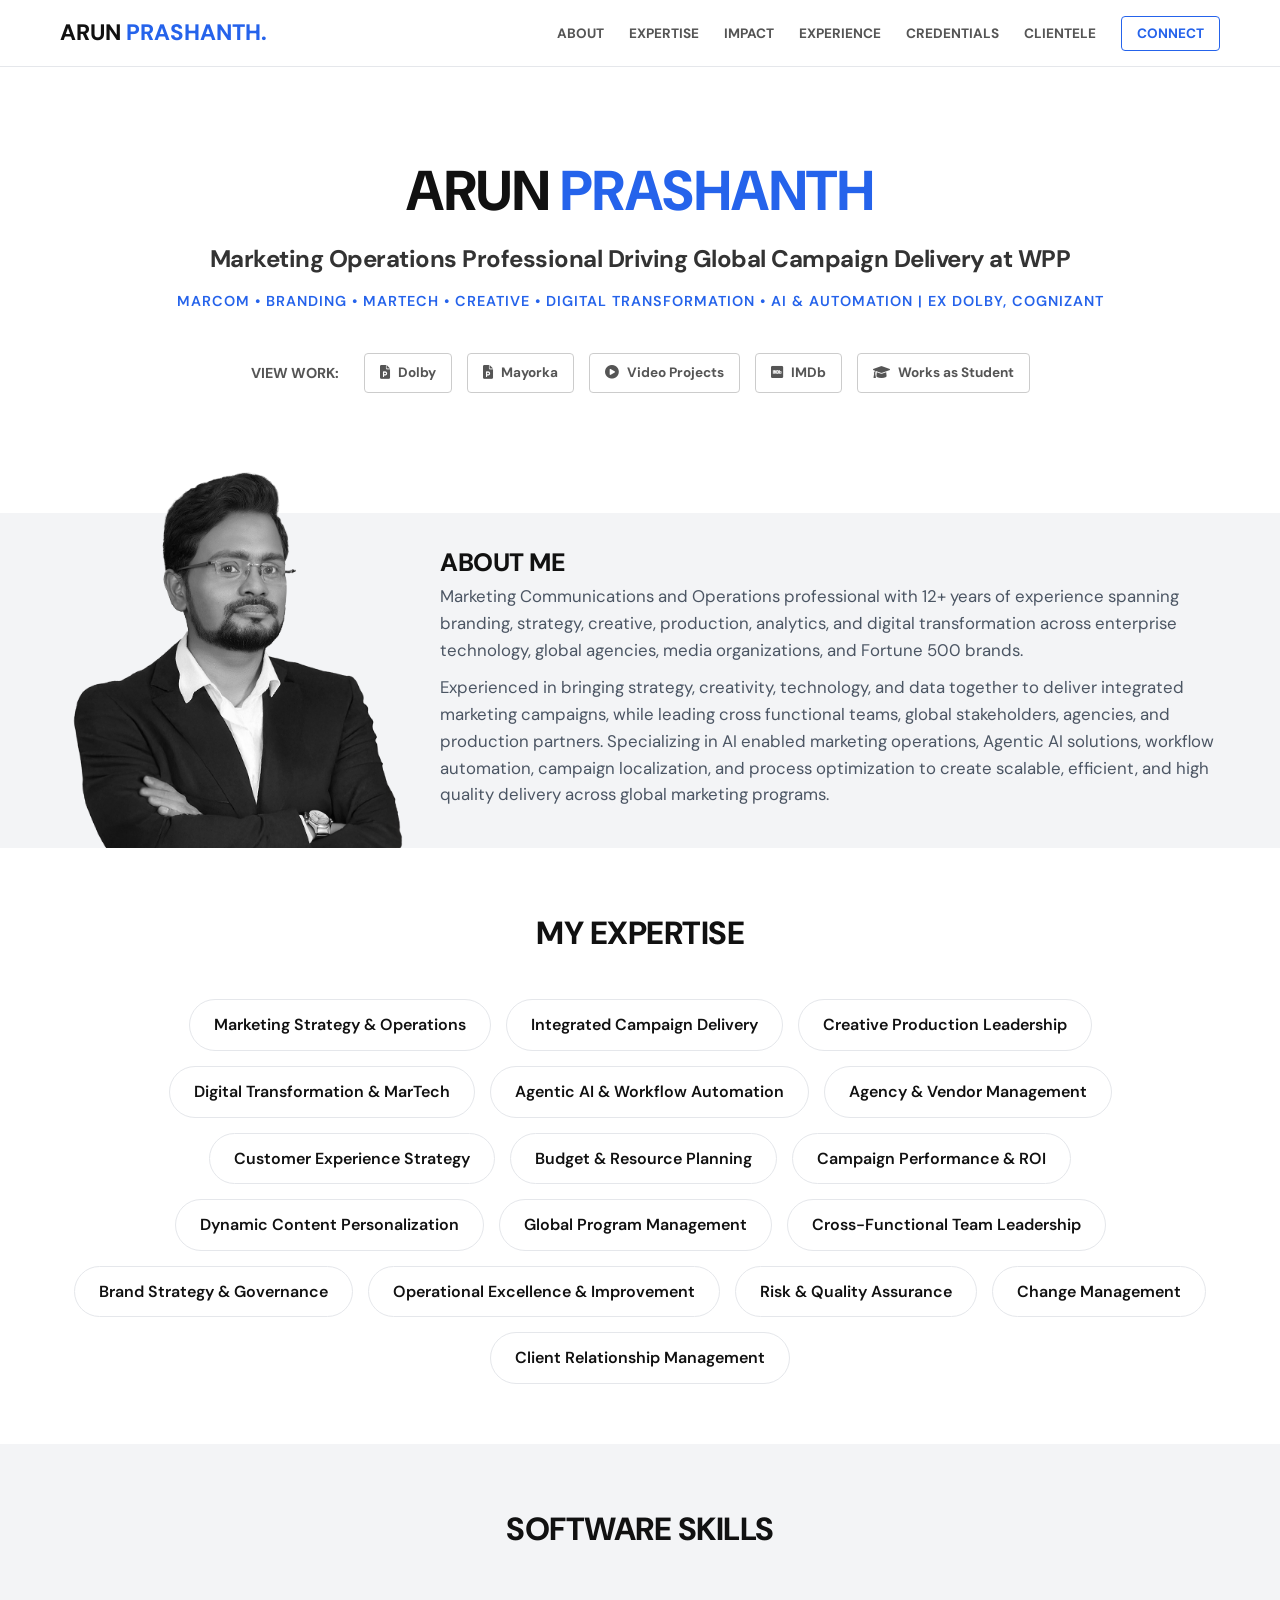
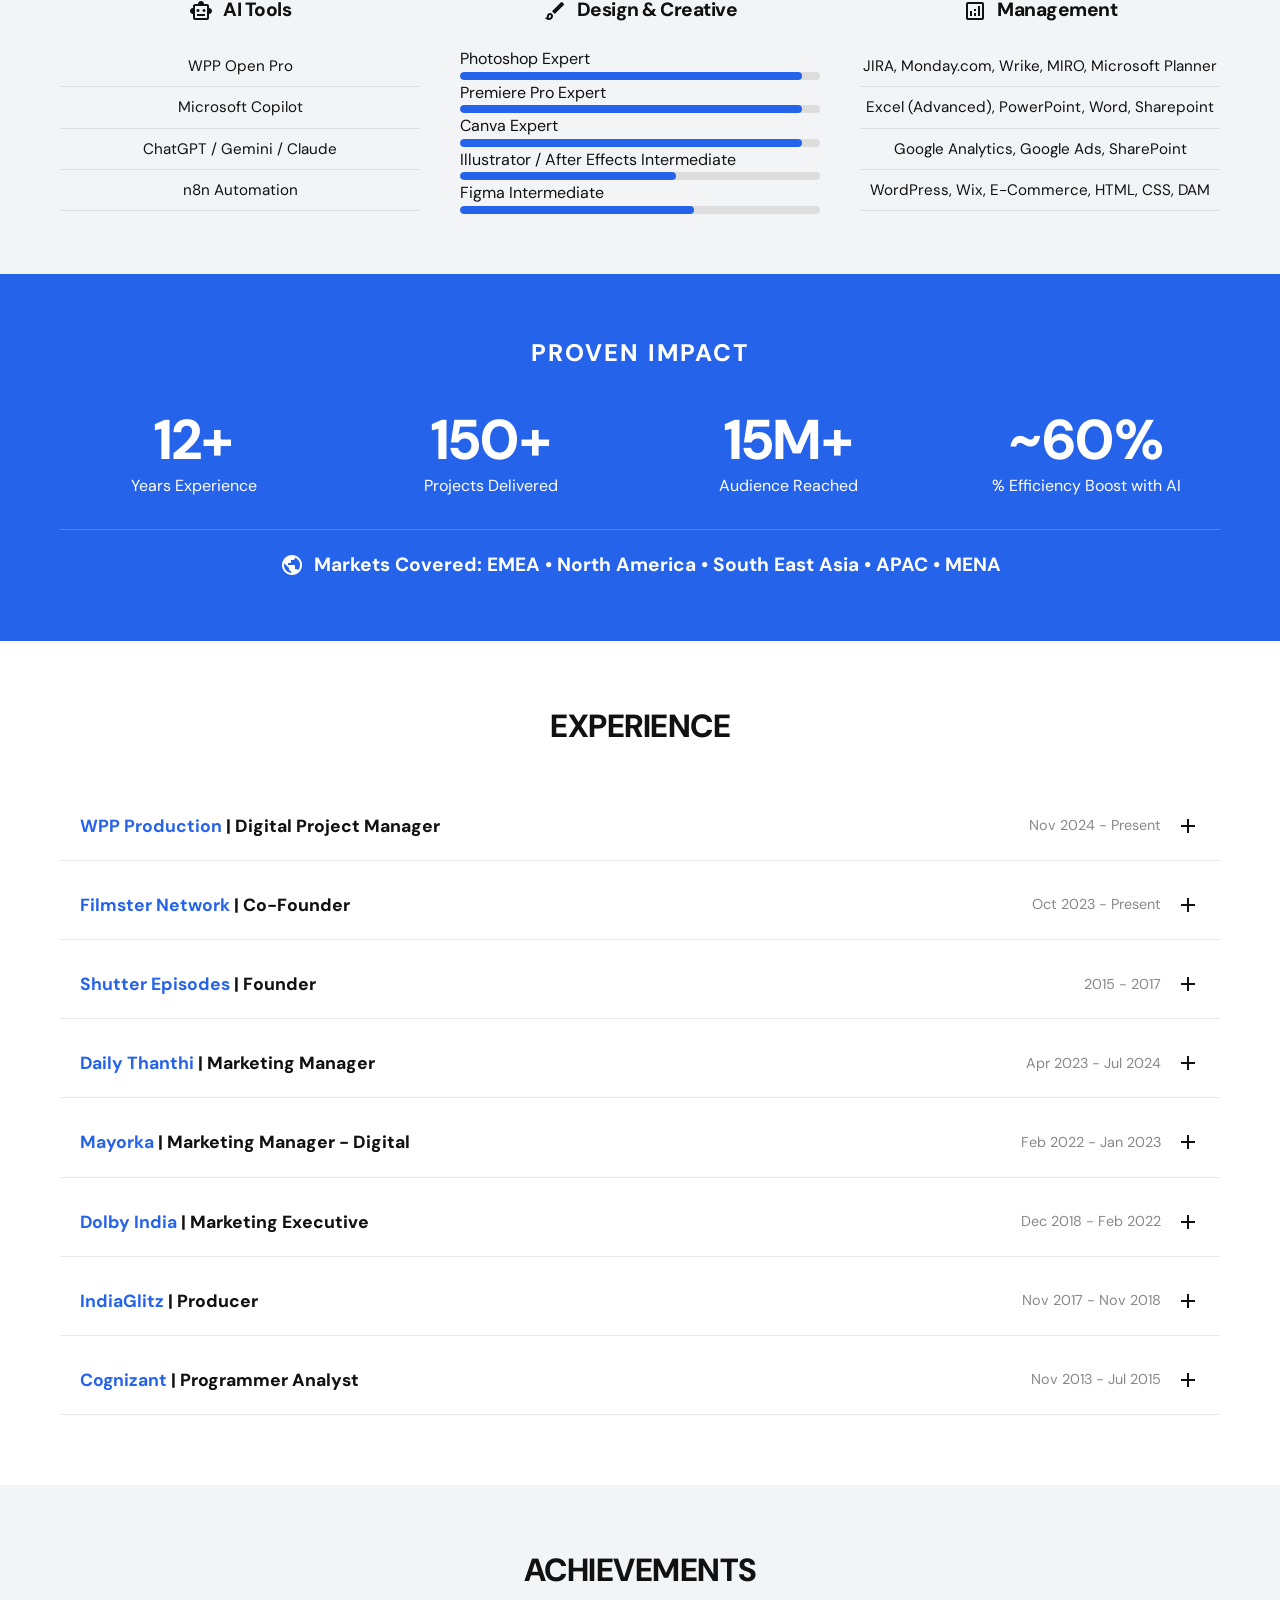
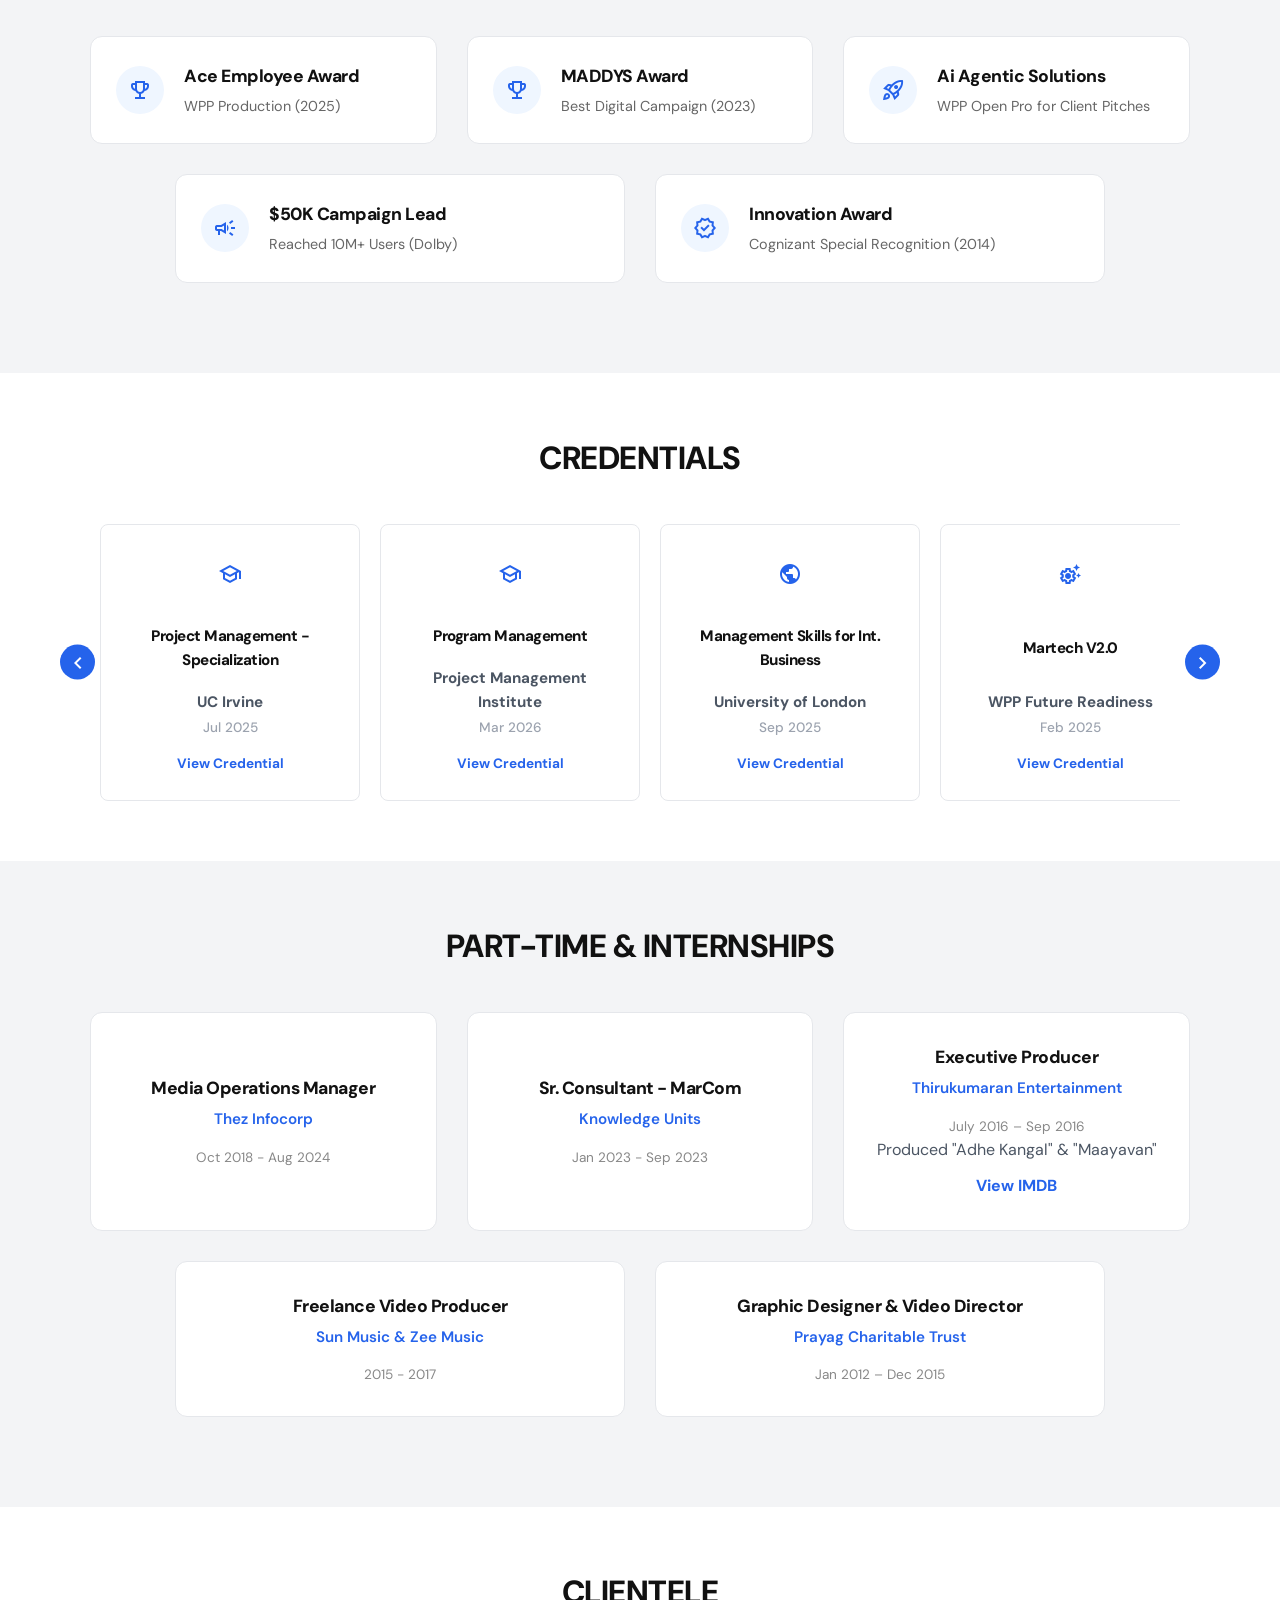
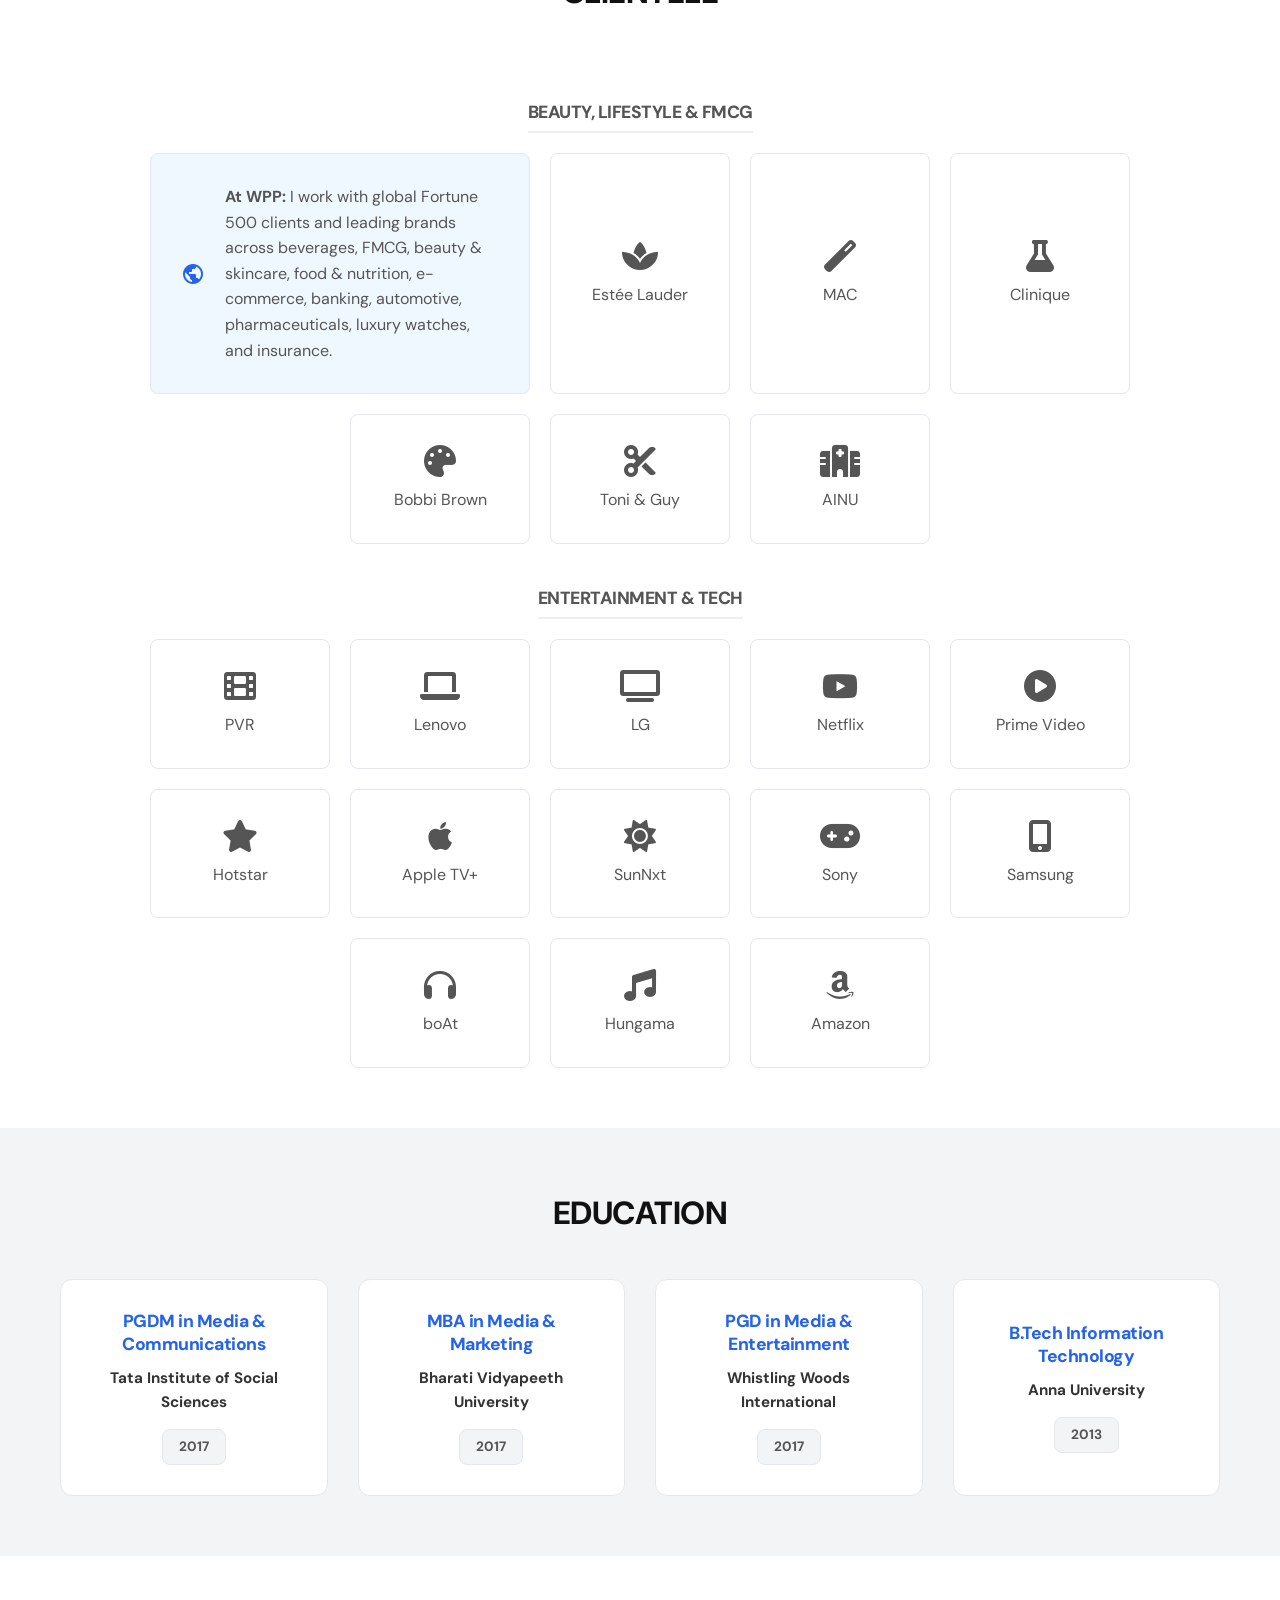
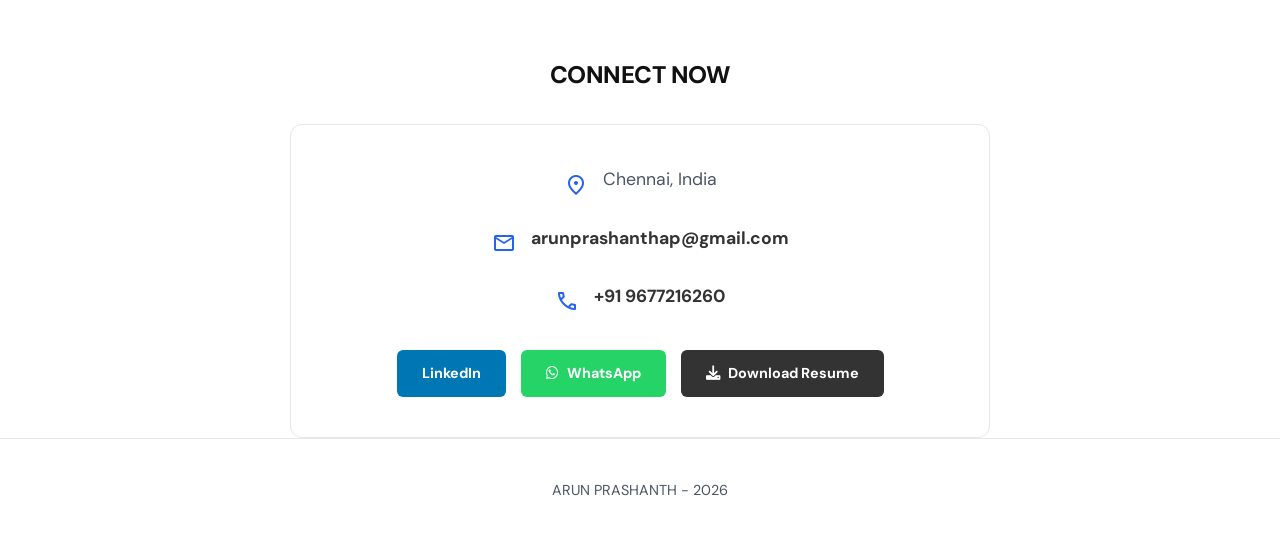
==== commit e931be8c: "Skills and WPP update" ====
--- a/index.html
+++ b/index.html
@@ -3,7 +3,7 @@
 <head>
     <meta charset="UTF-8">
     <meta name="viewport" content="width=device-width, initial-scale=1.0f">
-    <title>Arun Prashanth | Project & Program Manager</title>
+    <title>Arun Prashanth | Marketing Operations Professional</title>
     <link rel="stylesheet" href="style.css">
     <link rel="icon" type="image/svg+xml" href="favicon_AP.svg">
 
@@ -86,22 +86,22 @@
                 <h2>MY EXPERTISE</h2>
             </div>
             <div class="grid-tags">
-			<div class="tag-item">Marketing Communications</div>
-			<div class="tag-item">Creative & Production Operations</div>
-			<div class="tag-item">Project & Program Management</div>
-			<div class="tag-item">Campaign Operations</div>
-			<div class="tag-item">Global Program Delivery</div>
-			<div class="tag-item">Business & Digital Transformation</div>
-			<div class="tag-item">Martech & Technology Delivery</div>
-			<div class="tag-item">Business Analysis & Requirements</div>
-			<div class="tag-item">Project Planning & Governance</div>
-			<div class="tag-item">Stakeholder & Vendor Management</div>
-			<div class="tag-item">Process & Operational Excellence</div>
-			<div class="tag-item">AI & Workflow Automation</div>
-			<div class="tag-item">Resource & Capacity Planning</div>
-			<div class="tag-item">Risk & Issue Management</div>
+			<div class="tag-item">Marketing Strategy & Operations</div>
+			<div class="tag-item">Integrated Campaign Delivery</div>
+			<div class="tag-item">Creative Production Leadership</div>
+			<div class="tag-item">Digital Transformation & MarTech</div>
+			<div class="tag-item">Agentic AI & Workflow Automation</div>
+			<div class="tag-item">Agency & Vendor Management</div>
+			<div class="tag-item">Customer Experience Strategy</div>
+			<div class="tag-item">Budget & Resource Planning</div>
+			<div class="tag-item">Campaign Performance & ROI</div>
+			<div class="tag-item">Dynamic Content Personalization</div>
+			<div class="tag-item">Global Program Management</div>
+			<div class="tag-item">Cross-Functional Team Leadership</div>
+			<div class="tag-item">Brand Strategy & Governance</div>
+			<div class="tag-item">Operational Excellence & Improvement</div>
+			<div class="tag-item">Risk & Quality Assurance</div>
 			<div class="tag-item">Change Management</div>
-			<div class="tag-item">Cross Functional Team Leadership</div>
 			<div class="tag-item">Client Relationship Management</div>
             </div>
         </div>
@@ -179,35 +179,35 @@
 						<div class="inner-pad">
 
 							<p class="role-intro">
-								At WPP Production (previosly Hogarth), I work closely with the UK team, managing multi market marketing communications and creative production programs for Fortune 500 brands across global markets.
+								At WPP Production, I orchestrate end-to-end creative production and marketing operations for Fortune 500 brands, managing multi-market programs across the UK, UAE, and Europe. My work integrates complex digital delivery with cutting-edge AI automation to drive operational excellence and high-impact campaign results.
 							</p>
 
 							<ul>
-								<li>Led end to end delivery of <strong>100+ integrated marketing communications campaigns</strong> across web, social, eCommerce, HTML5, video, email, and digital advertising.</li>
-
-								<li>Managed concurrent projects across global content hubs, balancing <strong>priorities, timelines, dependencies, resources, and production schedules</strong>.</li>
-
-								<li>Coordinated multilingual campaign adaptations across regional markets while maintaining <strong>global brand standards and delivery consistency</strong>.</li>
-
-								<li>Partnered with strategy, creative, adaptation, design, transcreation, development, QA, production, media, account, and client teams across integrated workstreams.</li>
-
-								<li>Planned <strong>project roadmaps, production schedules, resource allocation, milestones, and implementation plans</strong> across concurrent programs.</li>
-
-								<li>Facilitated project kickoffs, stakeholder reviews, status meetings, production planning sessions, and executive updates to maintain <strong>governance</strong>.</li>
-
-								<li>Developed project plans, delivery trackers, approval records, risk logs, production reports, and stakeholder communications across global programs.</li>
-
-								<li>Identified <strong>delivery constraints, technical dependencies, and operational bottlenecks</strong>, implementing solutions to protect timelines and quality.</li>
-
-								<li>Directed asset collection, localization planning, version management, production workflows, quality validation, and <strong>release readiness</strong> across digital platforms.</li>
-
-								<li>Led production for <strong>3 annual tentpole campaigns</strong> across 10+ markets, coordinating technical specifications with European vendors and development teams.</li>
-
-								<li>Established testing and validation frameworks covering <strong>client briefs, technical specifications, accessibility, platform requirements, and brand guidelines</strong>.</li>
-
-								<li>Designed and implemented <strong>Agentic AI solutions using WPP Open Agent Builder Pro</strong>, improving operational efficiency by <strong>40%</strong> across estimation, reporting, governance, QA, and workflow automation.</li>
-
-								<li>Leveraged <strong>Microsoft Copilot and WPP Open Creative Studio</strong> to automate project activities, accelerate reporting, and reduce manual effort by <strong>60%</strong>.</li>
+								<li><strong>Orchestrate end-to-end delivery</strong> of 100+ integrated marketing campaigns, spanning banking product launches, seasonal offers, and targeted communications across global markets.</li>
+
+							<li><strong>Manage complex, concurrent project portfolios</strong> across global content hubs, harmonizing multi-market dependencies, resource allocation, and aggressive production timelines.</li>
+
+							<li><strong>Oversee multilingual campaign localization</strong>, ensuring seamless cultural adaptation while maintaining uncompromising consistency with global brand standards.</li>
+
+							<li><strong>Drive integrated workstreams</strong> by synchronizing strategy, creative, media, development, and account teams into a unified, high-performance execution force.</li>
+
+							<li><strong>Architect detailed project roadmaps</strong> and implementation plans, ensuring strategic resource management and milestone tracking across high-volume global programs.</li>
+
+							<li><strong>Lead project governance and stakeholder management</strong> through structured executive reviews, production planning sessions, and high-level progress updates.</li>
+
+							<li><strong>Maintain operational rigor</strong> through robust delivery trackers, approval workflows, and production reporting that ensure full project transparency and accountability.</li>
+
+							<li><strong>Proactively resolve delivery constraints</strong> and technical bottlenecks, implementing targeted solutions to protect quality and timelines in fast-paced production environments.</li>
+
+							<li><strong>Direct the end-to-end production lifecycle</strong>—from asset localization and version control to final release readiness across all digital platforms.</li>
+
+							<li><strong>Lead high-stakes tentpole campaigns</strong> across 10+ markets, orchestrating regional vendors and technical teams for the flawless execution of flagship initiatives.</li>
+
+							<li><strong>Design comprehensive QA and validation frameworks</strong> that align technical specifications, accessibility requirements, and brand guidelines to minimize production iterations.</li>
+
+							<li><strong>Pioneer Agentic AI solutions</strong> using WPP Open Agent Builder Pro, driving a 40% improvement in operational efficiency across estimation, governance, and workflow automation.</li>
+
+							<li><strong>Accelerate team productivity</strong> by integrating Microsoft Copilot and WPP Open Creative Studio to automate project reporting and reduce manual execution effort by 60%.</li>
 							</ul>
 
 							<div class="sub-section">
--- a/style.css
+++ b/style.css
@@ -171,26 +171,6 @@
     padding-bottom: 30px;
     font-size: 1.05rem;
     max-width: 800px;
-}
-
-/* Mobile Adjustments */
-@media (max-width: 900px) {
-    .about-compact-section { margin-top: 80px; }
-    .about-grid-compact { 
-        flex-direction: column; 
-        align-items: center; 
-        gap: 0;
-    }
-    .pop-out-img { 
-        margin-top: -80px; 
-        flex: 0 0 auto;
-        width: 80%; 
-        max-width: 320px;
-    }
-    .about-txt { 
-        padding: 30px 20px; 
-        text-align: center; 
-    }
 }
 
 /* Original About Grid (Fallback) */
@@ -413,7 +393,7 @@
 #backToTop:hover { background-color: #555; }
 
 /* =========================================
-   14. MEDIA QUERIES
+   14. MEDIA QUERIES (Mobile Adjustments)
    ========================================= */
 @media (max-width: 1024px) {
     .nav-links { display: none; }
@@ -421,12 +401,199 @@
     .nav-links.active { display: flex; flex-direction: column; position: absolute; top: 70px; left: 0; width: 100%; background: white; padding: 20px; box-shadow: 0 10px 20px rgba(0,0,0,0.1); }
 }
 
+@media (max-width: 900px) {
+    .about-compact-section { margin-top: 80px; }
+    .about-grid-compact { 
+        flex-direction: column; 
+        align-items: center; 
+        gap: 0;
+    }
+    .pop-out-img { 
+        margin-top: -80px; 
+        flex: 0 0 auto;
+        width: 80%; 
+        max-width: 320px;
+    }
+    
+    /* Left Align About Me Text, but keep Title Centered */
+    .about-txt { 
+        padding: 30px 20px; 
+        text-align: left; 
+    }
+    .about-txt h2 {
+        text-align: center;
+    }
+}
+
 @media (max-width: 768px) {
     .name-title { font-size: 2.5rem; }
-    
-    .fmcg-card { flex: 1 1 100%; }
-    .hero-cta-block .portfolio-deck { flex-direction: column; width: 100%; }
     .social-row-center { flex-direction: column; }
     .mini-contact-row { flex-direction: column; gap: 15px; }
-    .contact-split, .part-time-grid, .video-grid, .achievements-grid, .activations-grid, .education-grid { grid-template-columns: 1fr; }
-}
+
+    /* --- 1. HERO CTA / VIEW WORK (2 Columns) --- */
+    .hero-cta-block .portfolio-deck { 
+        display: flex;
+        flex-wrap: wrap;
+        justify-content: center;
+        gap: 10px;
+        width: 100%;
+    }
+    .deck-label { 
+        width: 100%; 
+        text-align: center;
+        margin-right: 0;
+        margin-bottom: 5px;
+    }
+    .deck-card {
+        flex: 0 0 calc(50% - 5px);
+        justify-content: center;
+        padding: 8px 5px;
+        font-size: 0.75rem;
+    }
+
+    /* --- 2. IMPACT SECTION (2 Columns) --- */
+    .impact-grid {
+        grid-template-columns: repeat(2, 1fr);
+        gap: 15px;
+    }
+    .impact-num {
+        font-size: 2.5rem; /* slightly smaller to fit side-by-side */
+    }
+    .impact-lbl {
+        font-size: 0.85rem;
+    }
+    
+    /* --- 3. SOFTWARE SKILLS (Left Align Text) --- */
+    /* Only targets the text lists under AI Tools and Management */
+    .clean-list {
+        text-align: left;
+    }
+
+    /* --- 4. EXPERTISE (2 Columns, last item full width) --- */
+    .grid-tags {
+        display: flex;
+        flex-wrap: wrap;
+        justify-content: center;
+        gap: 10px;
+    }
+    .tag-item {
+        flex: 0 0 calc(50% - 5px);
+        padding: 10px;
+        font-size: 0.8rem;
+        display: flex;
+        align-items: center;
+        justify-content: center;
+        text-align: center;
+        line-height: 1.2;
+    }
+    /* Make the last odd item stretch full width */
+    .tag-item:last-child:nth-child(odd) {
+        flex: 0 0 100%;
+    }
+
+    /* --- 5. CLIENTELE (3 Columns, Hotstar hidden) --- */
+    /* Target Hotstar via its unique URL to hide on mobile */
+    a[href="https://www.instagram.com/p/CP5FkD3BcEw/"] {
+        display: none !important;
+    }
+
+    .client-grid {
+        display: grid;
+        grid-template-columns: repeat(3, 1fr);
+        gap: 10px;
+    }
+    .client-card {
+        flex: unset; 
+        width: 100%;
+        padding: 15px 5px;
+    }
+    .client-card span {
+        font-size: 0.75rem;
+        text-align: center;
+        word-break: break-word;
+    }
+    .client-icon {
+        font-size: 1.5rem;
+        margin-bottom: 5px;
+    }
+    .fmcg-card {
+        grid-column: span 3;
+        flex-direction: column;
+        text-align: center;
+    }
+
+    /* --- 6. EXPERIENCE ACCORDION (Date & Plus Button Fix) --- */
+    .acc-title-group {
+        flex: 1 1 100%;
+        margin-bottom: 10px;
+    }
+    .acc-meta {
+        width: 100%;
+        justify-content: space-between;
+    }
+    .acc-meta .date {
+        text-align: left;
+        min-width: auto;
+    }
+
+    /* --- 7. FLEXIBLE GRIDS (Part-Time, Achievements) --- */
+    .flexible-grid {
+        display: flex;
+        flex-wrap: wrap;
+        justify-content: center;
+        gap: 15px; 
+    }
+    .pt-card, .ach-card {
+        flex: 0 0 calc(50% - 7.5px); 
+        min-width: 0; 
+        max-width: none;
+        padding: 15px 10px;
+    }
+    
+    /* Make the final odd card in Part-Time & Achievements fill full width */
+    .pt-card:last-child:nth-child(odd),
+    .ach-card:last-child:nth-child(odd) {
+        flex: 0 0 100%;
+    }
+    
+    /* Flexible Grids Typography */
+    .pt-card h4, .ach-text h4 { font-size: 0.9rem; }
+    .pt-comp, .ach-text p { font-size: 0.8rem; }
+    .pt-date, .pt-note { font-size: 0.75rem; }
+
+    /* Achievements mobile layout override */
+    .ach-card {
+        flex-direction: column; 
+        justify-content: center;
+        align-items: center;
+        text-align: center;
+        gap: 10px;
+    }
+    .ach-icon {
+        margin: 0;
+        padding: 10px;
+        font-size: 1.5rem;
+    }
+    .ach-text h4 { margin-bottom: 3px; }
+    
+    /* --- 8. EDUCATION GRID (2 Columns, matching heights) --- */
+    .education-grid {
+        display: grid;
+        grid-template-columns: repeat(2, 1fr);
+        gap: 15px; 
+    }
+    .edu-box-card {
+        padding: 15px 10px;
+        height: 100%; /* Ensures cards stretch to match the tallest in their row */
+        display: flex;
+        flex-direction: column;
+        justify-content: center; /* Vertically centers the text content */
+    }
+    .edu-box-card h3 { font-size: 0.9rem; }
+    .edu-box-card p { font-size: 0.8rem; }
+    .edu-year-pill { 
+        font-size: 0.75rem; 
+        padding: 4px 10px;
+        margin-top: auto; /* Pushes the pill to the bottom of the card for perfect alignment */
+    }
+}
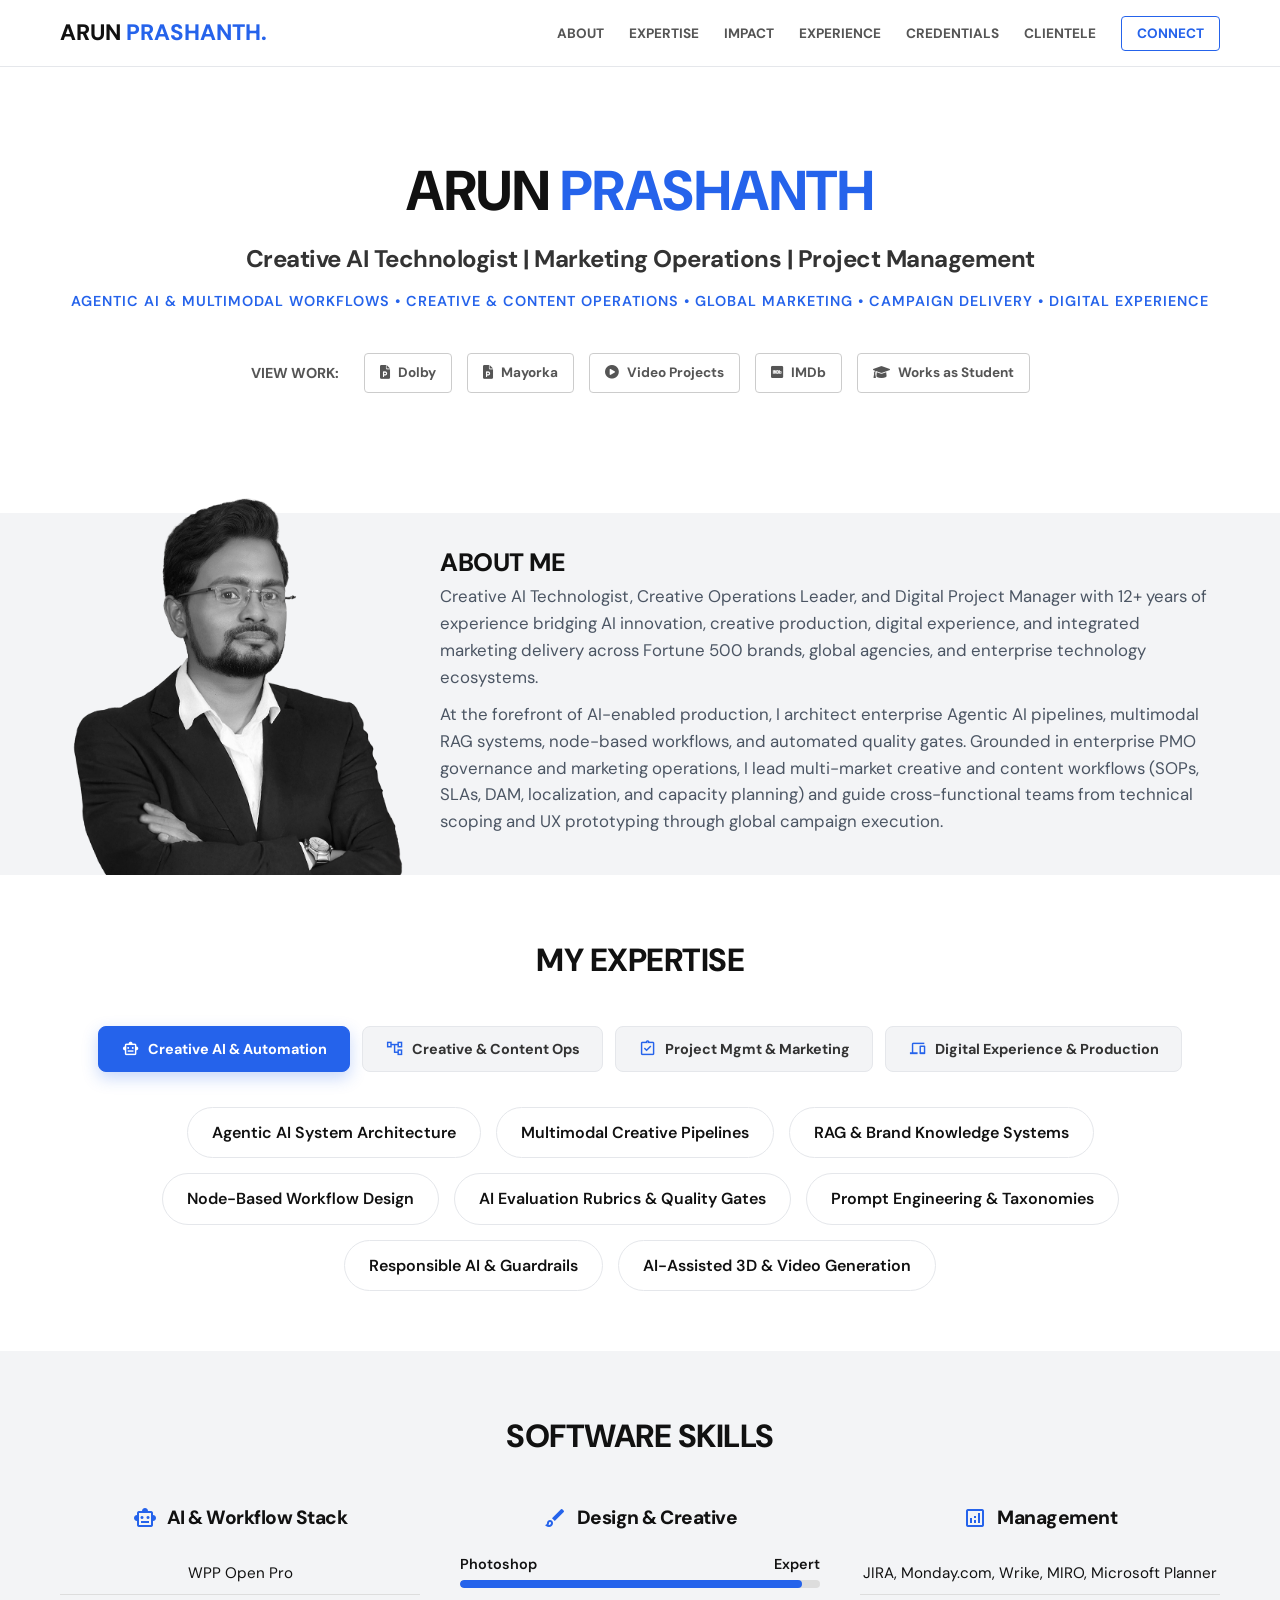
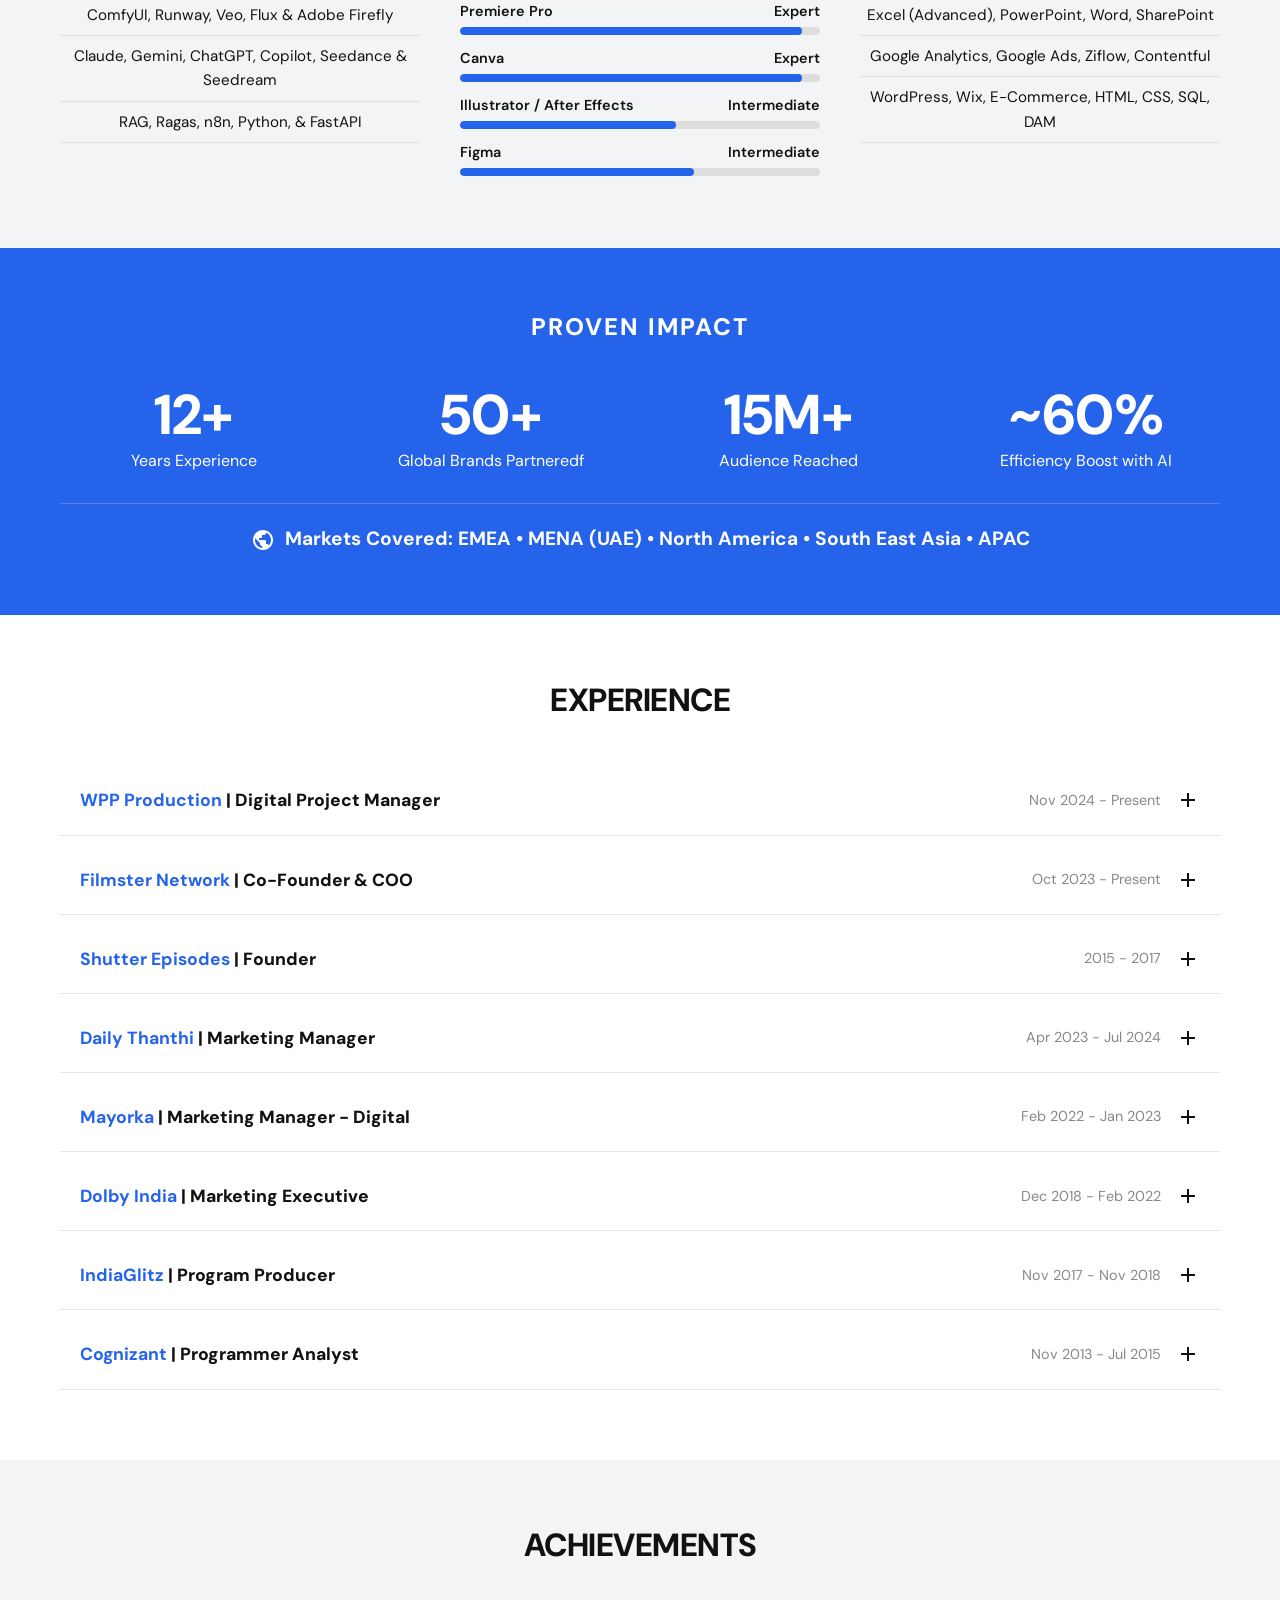
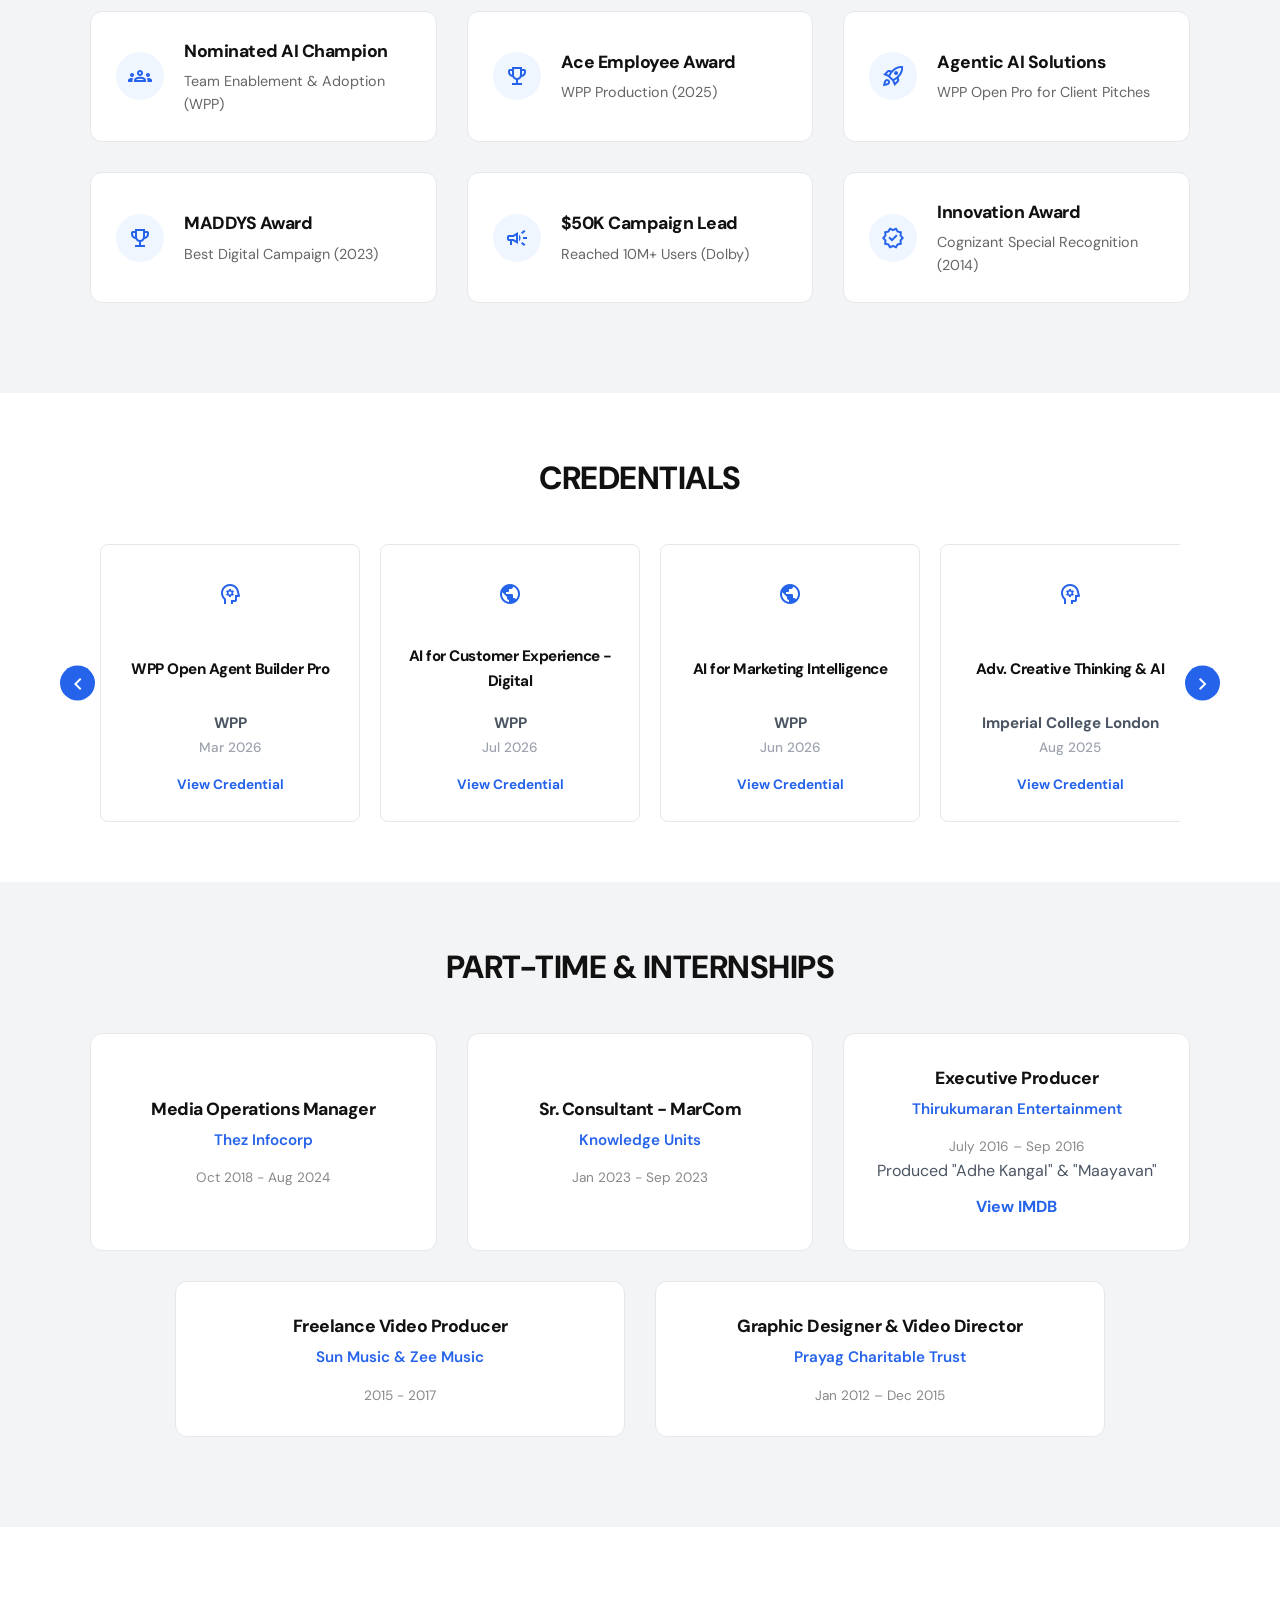
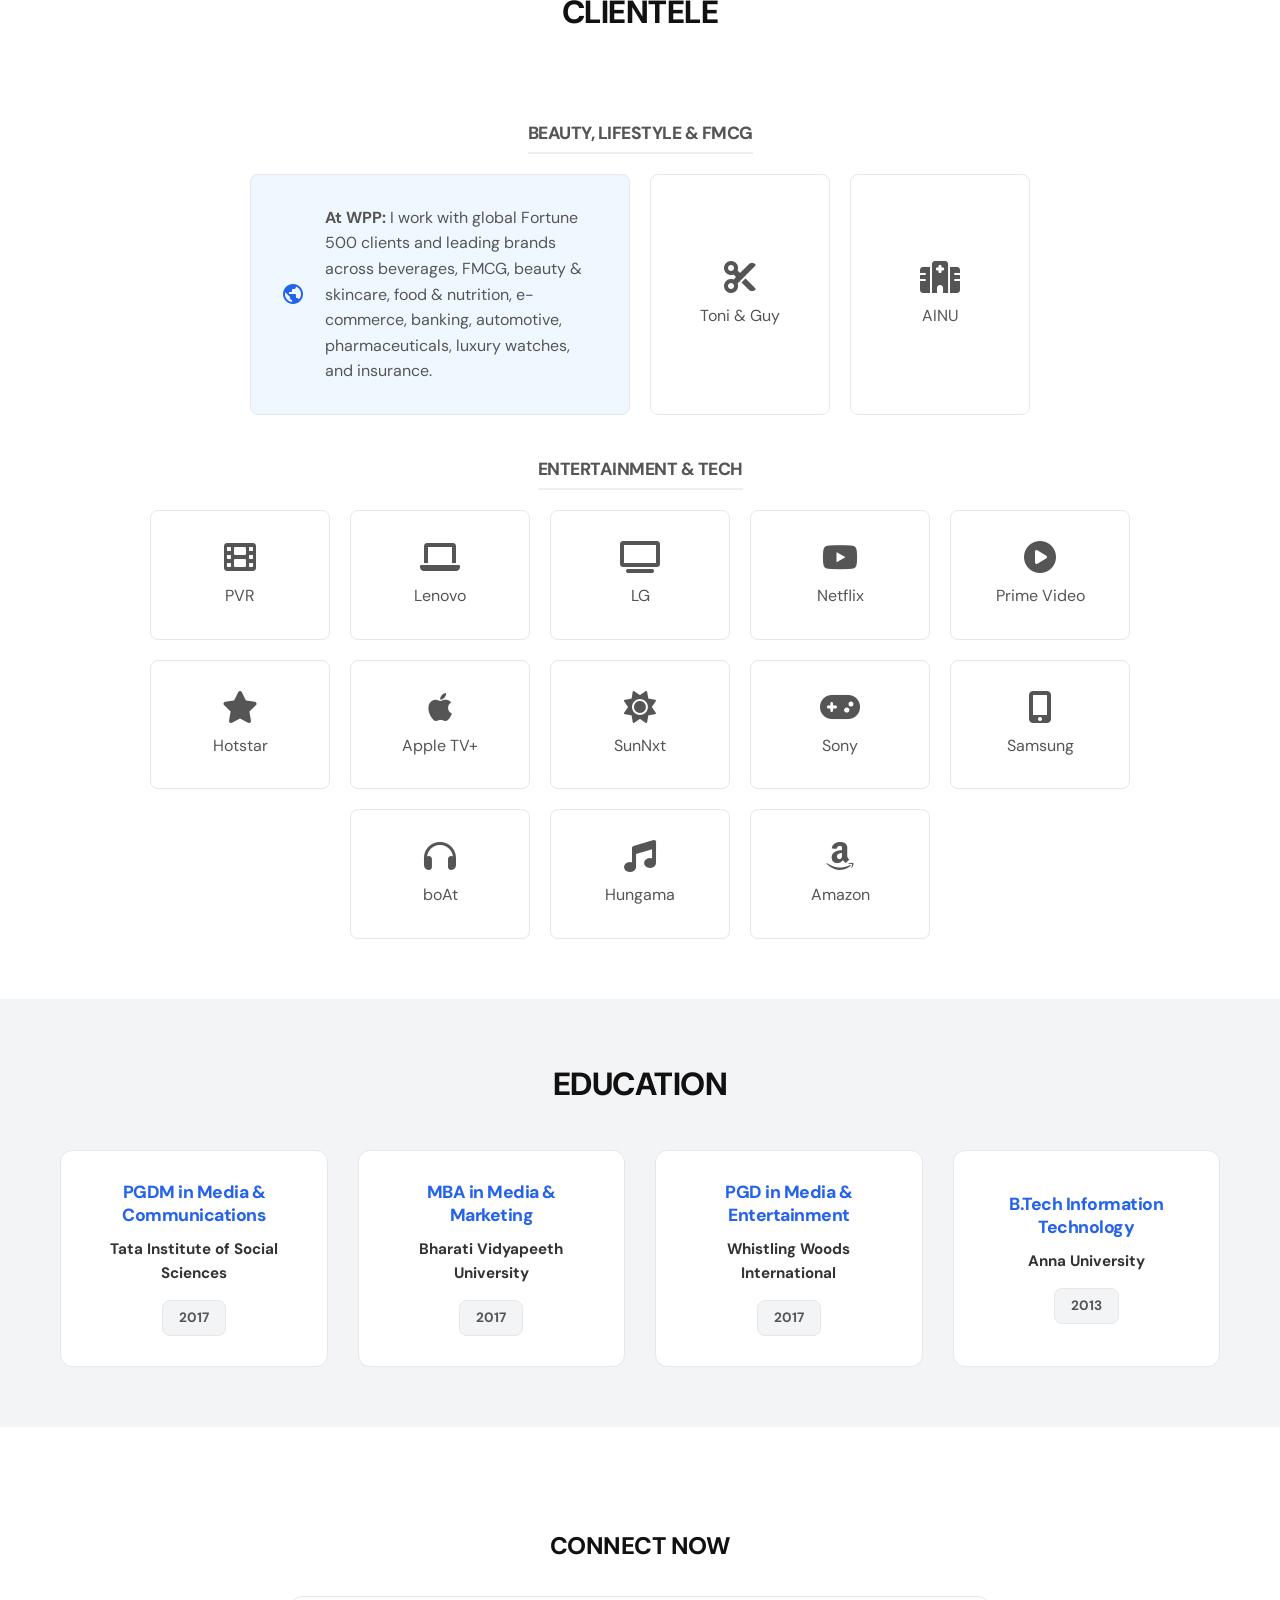
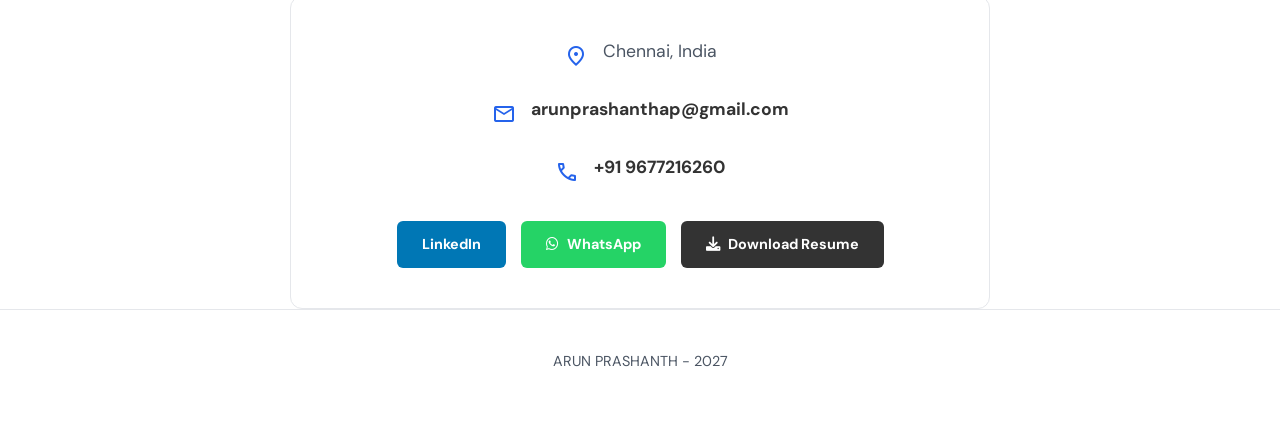
==== commit a442626d: "Ai Technologist - update" ====
--- a/index.html
+++ b/index.html
@@ -2,8 +2,8 @@
 <html lang="en">
 <head>
     <meta charset="UTF-8">
-    <meta name="viewport" content="width=device-width, initial-scale=1.0f">
-    <title>Arun Prashanth | Marketing Operations Professional</title>
+    <meta name="viewport" content="width=device-width, initial-scale=1.0">
+    <title>Arun Prashanth | Creative AI Technologist </title>
     <link rel="stylesheet" href="style.css">
     <link rel="icon" type="image/svg+xml" href="favicon_AP.svg">
 
@@ -37,8 +37,8 @@
     <header id="hero" class="hero-section">
         <div class="container hero-content fade-in">
             <h1 class="name-title">ARUN <span class="blue-text">PRASHANTH</span></h1>
-            <h2 class="tagline">Marketing Operations Professional Driving Global Campaign Delivery at WPP</h2>
-            <p class="cred-line">Marcom • Branding • Martech • Creative • Digital Transformation • AI & Automation | ex Dolby, Cognizant</p>
+            <h2 class="tagline">Creative AI Technologist | Marketing Operations | Project Management</h2>
+            <p class="cred-line">Agentic AI &amp; Multimodal Workflows • Creative &amp; Content Operations • Global Marketing •  Campaign Delivery • Digital Experience</p>
             
             <div class="hero-cta-block">
                 <div class="portfolio-deck">
@@ -52,9 +52,9 @@
                     <a href="video_portfolio.html" target="_blank" class="deck-card">
                         <i class="fas fa-play-circle"></i> Video Projects
                     </a>
-					<a href="https://www.imdb.com/name/nm16164992/" target="_blank" class="deck-card">
-					<i class="fab fa-imdb"></i> IMDb
-					</a>
+                    <a href="https://www.imdb.com/name/nm16164992/" target="_blank" class="deck-card">
+                        <i class="fab fa-imdb"></i> IMDb
+                    </a>
                     <a href="student_work.html" target="_blank" class="deck-card">
                         <i class="fas fa-graduation-cap"></i> Works as Student
                     </a>
@@ -73,8 +73,8 @@
                 
                 <div class="about-txt">
                     <h2>ABOUT ME</h2>
-                    <p>Marketing Communications and Operations professional with 12+ years of experience spanning branding, strategy, creative, production, analytics, and digital transformation across enterprise technology, global agencies, media organizations, and Fortune 500 brands.</p>
-                    <p>Experienced in bringing strategy, creativity, technology, and data together to deliver integrated marketing campaigns, while leading cross functional teams, global stakeholders, agencies, and production partners. Specializing in AI enabled marketing operations, Agentic AI solutions, workflow automation, campaign localization, and process optimization to create scalable, efficient, and high quality delivery across global marketing programs.</p>
+                    <p>Creative AI Technologist, Creative Operations Leader, and Digital Project Manager with 12+ years of experience bridging AI innovation, creative production, digital experience, and integrated marketing delivery across Fortune 500 brands, global agencies, and enterprise technology ecosystems.</p>
+                    <p>At the forefront of AI-enabled production, I architect enterprise Agentic AI pipelines, multimodal RAG systems, node-based workflows, and automated quality gates. Grounded in enterprise PMO governance and marketing operations, I lead multi-market creative and content workflows (SOPs, SLAs, DAM, localization, and capacity planning) and guide cross-functional teams from technical scoping and UX prototyping through global campaign execution.</p>
                 </div>
             </div>
         </div>
@@ -85,24 +85,68 @@
             <div class="section-header">
                 <h2>MY EXPERTISE</h2>
             </div>
-            <div class="grid-tags">
-			<div class="tag-item">Marketing Strategy & Operations</div>
-			<div class="tag-item">Integrated Campaign Delivery</div>
-			<div class="tag-item">Creative Production Leadership</div>
-			<div class="tag-item">Digital Transformation & MarTech</div>
-			<div class="tag-item">Agentic AI & Workflow Automation</div>
-			<div class="tag-item">Agency & Vendor Management</div>
-			<div class="tag-item">Customer Experience Strategy</div>
-			<div class="tag-item">Budget & Resource Planning</div>
-			<div class="tag-item">Campaign Performance & ROI</div>
-			<div class="tag-item">Dynamic Content Personalization</div>
-			<div class="tag-item">Global Program Management</div>
-			<div class="tag-item">Cross-Functional Team Leadership</div>
-			<div class="tag-item">Brand Strategy & Governance</div>
-			<div class="tag-item">Operational Excellence & Improvement</div>
-			<div class="tag-item">Risk & Quality Assurance</div>
-			<div class="tag-item">Change Management</div>
-			<div class="tag-item">Client Relationship Management</div>
+
+            <div class="pillar-nav" role="tablist" aria-label="Expertise Pillars">
+                <button type="button" class="pillar-btn active" data-pillar="pillar-ai" role="tab" aria-selected="true">
+                    <span class="material-symbols-outlined">smart_toy</span> Creative AI &amp; Automation
+                </button>
+                <button type="button" class="pillar-btn" data-pillar="pillar-ops" role="tab" aria-selected="false">
+                    <span class="material-symbols-outlined">account_tree</span> Creative &amp; Content Ops
+                </button>
+                <button type="button" class="pillar-btn" data-pillar="pillar-pm" role="tab" aria-selected="false">
+                    <span class="material-symbols-outlined">assignment_turned_in</span> Project Mgmt &amp; Marketing
+                </button>
+                <button type="button" class="pillar-btn" data-pillar="pillar-ux" role="tab" aria-selected="false">
+                    <span class="material-symbols-outlined">devices</span> Digital Experience &amp; Production
+                </button>
+            </div>
+
+            <!-- Pillar 1: Creative AI Technologist -->
+            <div id="pillar-ai" class="grid-tags pillar-panel active" role="tabpanel">
+                <div class="tag-item">Agentic AI System Architecture</div>
+                <div class="tag-item">Multimodal Creative Pipelines</div>
+                <div class="tag-item">RAG &amp; Brand Knowledge Systems</div>
+                <div class="tag-item">Node-Based Workflow Design</div>
+                <div class="tag-item">AI Evaluation Rubrics &amp; Quality Gates</div>
+                <div class="tag-item">Prompt Engineering &amp; Taxonomies</div>
+                <div class="tag-item">Responsible AI &amp; Guardrails</div>
+                <div class="tag-item">AI-Assisted 3D &amp; Video Generation</div>
+            </div>
+
+            <!-- Pillar 2: Creative & Content Operations -->
+            <div id="pillar-ops" class="grid-tags pillar-panel" role="tabpanel">
+                <div class="tag-item">Creative Operations Transformation</div>
+                <div class="tag-item">Workflow Auditing &amp; Optimization</div>
+                <div class="tag-item">SOPs, SLAs &amp; QA Governance</div>
+                <div class="tag-item">Capacity &amp; Resource Planning</div>
+                <div class="tag-item">Human-in-the-Loop (HITL) Editorial Flows</div>
+                <div class="tag-item">Enterprise DAM Lifecycle &amp; Taxonomy</div>
+                <div class="tag-item">Bilingual &amp; Multi-Market Localization (RTL)</div>
+                <div class="tag-item">Dynamic Content Personalization at Scale</div>
+            </div>
+
+            <!-- Pillar 3: Project Management & Marketing -->
+            <div id="pillar-pm" class="grid-tags pillar-panel" role="tabpanel">
+                <div class="tag-item">Enterprise PMO &amp; Delivery Governance</div>
+                <div class="tag-item">Global Integrated Campaign Delivery</div>
+                <div class="tag-item">Agile / Scrum &amp; Sprint Orchestration</div>
+                <div class="tag-item">Marketing Strategy &amp; MarCom Execution</div>
+                <div class="tag-item">C-Suite Demos &amp; Stakeholder Management</div>
+                <div class="tag-item">Agency, Vendor &amp; Partner Management</div>
+                <div class="tag-item">Budgeting, Forecasting &amp; Risk Mitigation</div>
+                <div class="tag-item">UAT, ROI Benchmarking &amp; KPI Tracking</div>
+            </div>
+
+            <!-- Pillar 4: Digital Experience & Production -->
+            <div id="pillar-ux" class="grid-tags pillar-panel" role="tabpanel">
+                <div class="tag-item">UX Research &amp; User Journey Mapping</div>
+                <div class="tag-item">Wireframing &amp; Interactive Prototyping</div>
+                <div class="tag-item">Design Systems &amp; Component Libraries</div>
+                <div class="tag-item">Modular CMS &amp; E-Commerce Architecture</div>
+                <div class="tag-item">Accessibility (WCAG) &amp; Usability Testing</div>
+                <div class="tag-item">Creative Coding &amp; Rapid MVP Builds</div>
+                <div class="tag-item">End-to-End Video &amp; Post-Production Craft</div>
+                <div class="tag-item">AR Location Scouting &amp; Experiential Tech</div>
             </div>
         </div>
     </section>
@@ -114,25 +158,30 @@
             </div>
             <div class="skills-layout">
                 <div class="skill-col">
-                    <h3><span class="material-symbols-outlined icon-blue">smart_toy</span> AI Tools</h3>
-                    <ul class="clean-list"><li>WPP Open Pro</li><li>Microsoft Copilot</li><li>ChatGPT / Gemini / Claude</li><li>n8n Automation</li></ul>
+                    <h3><span class="material-symbols-outlined icon-blue">smart_toy</span> AI &amp; Workflow Stack</h3>
+                    <ul class="clean-list">
+                        <li>WPP Open Pro</li>
+                        <li>ComfyUI, Runway, Veo, Flux &amp; Adobe Firefly</li>
+                        <li>Claude, Gemini, ChatGPT, Copilot, Seedance &amp; Seedream</li>
+                        <li>RAG, Ragas, n8n, Python, &amp; FastAPI</li>
+                    </ul>
                 </div>
                 <div class="skill-col">
-                    <h3><span class="material-symbols-outlined icon-blue">brush</span> Design & Creative</h3>
-                    <div class="progress-item"><div class="p-label"><span>Photoshop</span> <span>Expert</span></div><div class="p-bar"><div class="p-fill" style="width: 95%"></div></div></div>
-                    <div class="progress-item"><div class="p-label"><span>Premiere Pro</span> <span>Expert</span></div><div class="p-bar"><div class="p-fill" style="width: 95%"></div></div></div>
-                    <div class="progress-item"><div class="p-label"><span>Canva</span> <span>Expert</span></div><div class="p-bar"><div class="p-fill" style="width: 95%"></div></div></div>
-                    <div class="progress-item"><div class="p-label"><span>Illustrator / After Effects</span> <span>Intermediate</span></div><div class="p-bar"><div class="p-fill" style="width: 60%"></div></div></div>
-                    <div class="progress-item"><div class="p-label"><span>Figma</span> <span>Intermediate</span></div><div class="p-bar"><div class="p-fill" style="width: 65%"></div></div></div>
+                    <h3><span class="material-symbols-outlined icon-blue">brush</span> Design &amp; Creative</h3>
+                    <div class="progress-item"><div class="p-label"><span>Photoshop</span> <span>Expert</span></div><div class="p-bar"><div class="p-fill" fill-level="95"></div></div></div>
+                    <div class="progress-item"><div class="p-label"><span>Premiere Pro</span> <span>Expert</span></div><div class="p-bar"><div class="p-fill" fill-level="95"></div></div></div>
+                    <div class="progress-item"><div class="p-label"><span>Canva</span> <span>Expert</span></div><div class="p-bar"><div class="p-fill" fill-level="95"></div></div></div>
+                    <div class="progress-item"><div class="p-label"><span>Illustrator / After Effects</span> <span>Intermediate</span></div><div class="p-bar"><div class="p-fill" fill-level="60"></div></div></div>
+                    <div class="progress-item"><div class="p-label"><span>Figma</span> <span>Intermediate</span></div><div class="p-bar"><div class="p-fill" fill-level="65"></div></div></div>
                 </div>
                 <div class="skill-col">
                     <h3><span class="material-symbols-outlined icon-blue">analytics</span> Management</h3>
-                        <ul class="clean-list">
-        <li>JIRA, Monday.com, Wrike, MIRO, Microsoft Planner</li>
-        <li>Excel (Advanced), PowerPoint, Word, Sharepoint</li>
-        <li>Google Analytics, Google Ads, SharePoint</li>
-        <li>WordPress, Wix, E-Commerce, HTML, CSS, DAM</li>
-    </ul>
+                    <ul class="clean-list">
+                        <li>JIRA, Monday.com, Wrike, MIRO, Microsoft Planner</li>
+                        <li>Excel (Advanced), PowerPoint, Word, SharePoint</li>
+                        <li>Google Analytics, Google Ads, Ziflow, Contentful</li>
+                        <li>WordPress, Wix, E-Commerce, HTML, CSS, SQL, DAM</li>
+                    </ul>
                 </div>
             </div>
         </div>
@@ -142,14 +191,14 @@
         <div class="container">
             <h2 class="impact-title">PROVEN IMPACT</h2>
             <div class="impact-grid">
-                <div class="impact-box"><span class="impact-num counter" data-target="12">0</span><span class="impact-lbl">Years Experience</span></div>
-                <div class="impact-box"><span class="impact-num counter" data-target="150">0</span><span class="impact-lbl">Projects Delivered</span></div>
-                <div class="impact-box"><span class="impact-num counter" data-target="15">0</span><span class="impact-lbl">Audience Reached</span></div>
-                <div class="impact-box"><span class="impact-num counter" data-target="50">0</span><span class="impact-lbl">% Efficiency Boost with AI</span></div>
+                <div class="impact-box"><span class="impact-num counter" data-target="12">12+</span><span class="impact-lbl">Years Experience</span></div>
+                <div class="impact-box"><span class="impact-num counter" data-target="50">50+</span><span class="impact-lbl">Global Brands Partneredf</span></div>
+                <div class="impact-box"><span class="impact-num counter" data-target="15">15M+</span><span class="impact-lbl">Audience Reached</span></div>
+                <div class="impact-box"><span class="impact-num counter" data-target="60">~60%</span><span class="impact-lbl">Efficiency Boost with AI</span></div>
             </div>
             <div class="market-row">
                 <span class="material-symbols-outlined map-icon">public</span>
-                <span class="market-text">Markets Covered: EMEA • North America • South East Asia • APAC • MENA</span>
+                <span class="market-text">Markets Covered: EMEA • MENA (UAE) • North America • South East Asia • APAC</span>
             </div>
         </div>
     </section>
@@ -159,390 +208,357 @@
             <div class="section-header">
                 <h2>EXPERIENCE</h2>
             </div>
- <!-- =========================
-     WPP PRODUCTION
-     ========================= -->
-				<div class="acc-item">
-					<div class="acc-header">
-						<div class="acc-title-group">
-							<span class="acc-role">
-								<a href="https://wppproduction.com/" target="_blank" class="hyperlink">WPP Production</a> | Digital Project Manager
-							</span>
-						</div>
-						<div class="acc-meta">
-							<span class="date">Nov 2024 - Present</span>
-							<span class="material-symbols-outlined icon">add</span>
-						</div>
-					</div>
-
-					<div class="acc-content">
-						<div class="inner-pad">
-
-							<p class="role-intro">
-								At WPP Production, I orchestrate end-to-end creative production and marketing operations for Fortune 500 brands, managing multi-market programs across the UK, UAE, and Europe. My work integrates complex digital delivery with cutting-edge AI automation to drive operational excellence and high-impact campaign results.
-							</p>
-
-							<ul>
-								<li><strong>Orchestrate end-to-end delivery</strong> of 100+ integrated marketing campaigns, spanning banking product launches, seasonal offers, and targeted communications across global markets.</li>
-
-							<li><strong>Manage complex, concurrent project portfolios</strong> across global content hubs, harmonizing multi-market dependencies, resource allocation, and aggressive production timelines.</li>
-
-							<li><strong>Oversee multilingual campaign localization</strong>, ensuring seamless cultural adaptation while maintaining uncompromising consistency with global brand standards.</li>
-
-							<li><strong>Drive integrated workstreams</strong> by synchronizing strategy, creative, media, development, and account teams into a unified, high-performance execution force.</li>
-
-							<li><strong>Architect detailed project roadmaps</strong> and implementation plans, ensuring strategic resource management and milestone tracking across high-volume global programs.</li>
-
-							<li><strong>Lead project governance and stakeholder management</strong> through structured executive reviews, production planning sessions, and high-level progress updates.</li>
-
-							<li><strong>Maintain operational rigor</strong> through robust delivery trackers, approval workflows, and production reporting that ensure full project transparency and accountability.</li>
-
-							<li><strong>Proactively resolve delivery constraints</strong> and technical bottlenecks, implementing targeted solutions to protect quality and timelines in fast-paced production environments.</li>
-
-							<li><strong>Direct the end-to-end production lifecycle</strong>—from asset localization and version control to final release readiness across all digital platforms.</li>
-
-							<li><strong>Lead high-stakes tentpole campaigns</strong> across 10+ markets, orchestrating regional vendors and technical teams for the flawless execution of flagship initiatives.</li>
-
-							<li><strong>Design comprehensive QA and validation frameworks</strong> that align technical specifications, accessibility requirements, and brand guidelines to minimize production iterations.</li>
-
-							<li><strong>Pioneer Agentic AI solutions</strong> using WPP Open Agent Builder Pro, driving a 40% improvement in operational efficiency across estimation, governance, and workflow automation.</li>
-
-							<li><strong>Accelerate team productivity</strong> by integrating Microsoft Copilot and WPP Open Creative Studio to automate project reporting and reduce manual execution effort by 60%.</li>
-							</ul>
-
-							<div class="sub-section">
-								<h5>Key Accomplishments</h5>
-								<ul>
-									<li><strong>Ace Employee Award (2025)</strong> for outstanding project delivery, operational excellence, and continuous process innovation.</li>
-									<li><strong>Agentic AI Solutions</strong> – Built enterprise solutions using WPP Open Agent Builder Pro and showcased AI enabled delivery capabilities to prospective global clients.</li>
-								</ul>
-							</div>
-
-						</div>
-					</div>
-				</div>
-<!-- =========================     FILMSTER NETWORK    ========================= -->
-				<div class="acc-item">
-					<div class="acc-header">
-						<div class="acc-title-group"><span class="acc-role"><a href="https://filmster.network/" target="_blank" class="hyperlink">Filmster Network</a> | Co-Founder</span></div>
-						<div class="acc-meta"><span class="date">Oct 2023 - Present</span><span class="material-symbols-outlined icon">add</span></div>
-					</div>
-
-					<div class="acc-content">
-						<div class="inner-pad">
-							<p class="role-intro">Filmster Network is a next generation ecosystem empowering filmmakers to create, collaborate, and produce seamlessly; as Co-Founder and COO, I drive operational execution, product development, partnerships, and scalable growth across global markets.</p>
-
-							<ul>
-								<li>Building a <strong>co creative production platform</strong> integrating scriptwriting, crew assembly, location scouting, smart contracts, and native credit systems.</li>
-								<li>Spearheaded <strong>business operations, MVP planning, partnerships, and fundraising</strong>, securing early funding and a UK innovation grant while progressing SEIS pre seed fundraising.</li>
-								<li>Directed <strong>product strategy and global market positioning</strong>, targeting filmmakers across the UK, US, India, and Europe.</li>
-							</ul>
-
-							<div class="sub-section">
-								<h5>Key Milestones</h5>
-								<ul>
-									<li>Featured at <a href="https://websummit.com/appearances/lis25/8bba9447-00bc-43d9-a8c4-9b9f88cecf9a/filmster-network/?utm_source=filmster.network" target="_blank" class="hyperlink"><strong>Web Summit</strong></a></li>
-									<li><strong>UK SEIS Approved</strong> – Secured approval for the company's UK SEIS structure.</li>
-								</ul>
-							</div>
-						</div>
-					</div>
-				</div>
-<!-- =========================     SHUTTER EPISODES    ========================= -->
-				<div class="acc-item">
-					<div class="acc-header">
-						<div class="acc-title-group"><span class="acc-role"><a href="https://shutterepisodes.com/" target="_blank" class="hyperlink">Shutter Episodes</a> | Founder</span></div>
-						<div class="acc-meta"><span class="date">2015 - 2017</span><span class="material-symbols-outlined icon">add</span></div>
-					</div>
-
-					<div class="acc-content">
-						<div class="inner-pad">
-
-							<p class="role-intro">Founded an independent visual storytelling venture delivering video, photography, and branded content for clients and creative projects.</p>
-
-							<ul>
-								<li>Managed end to end production across <strong>concept development, filming, photography, editing, and final delivery</strong>.</li>
-								<li>Worked directly with clients and creative teams to translate briefs into visual content aligned with business and communication objectives.</li>
-								<li>Managed production planning, equipment, schedules, creative resources, and external collaborators across projects.</li>
-							</ul>
-
-						</div>
-					</div>
-				</div>
-
-				<!-- =========================
-					 DAILY THAN THI
-					 ========================= -->
-				<div class="acc-item">
-					<div class="acc-header">
-						<div class="acc-title-group">
-							<span class="acc-role">
-								<a href="https://www.dailythanthi.com/" target="_blank" class="hyperlink">Daily Thanthi</a> | Marketing Manager
-							</span>
-						</div>
-						<div class="acc-meta">
-							<span class="date">Apr 2023 - Jul 2024</span>
-							<span class="material-symbols-outlined icon">add</span>
-						</div>
-					</div>
-
-					<div class="acc-content">
-						<div class="inner-pad">
-
-							<p class="role-intro">
-								At Daily Thanthi, I led marketing communications projects across digital platforms, advertising initiatives, and business transformation programs, working with marketing, media, product, technology, and external partners.
-							</p>
-
-							<ul>
-								<li>Led end to end marketing communications projects across <strong>digital platforms, advertising campaigns, branded content, and strategic business initiatives</strong>.</li>
-
-								<li>Managed project scope, execution plans, delivery schedules, priorities, dependencies, stakeholder expectations, and resource coordination across concurrent initiatives.</li>
-
-								<li>Partnered with <strong>Accenture</strong> as the technology implementation partner to define business requirements, validate solutions, and support functional discussions.</li>
-
-								<li>Led the internal marketing team while coordinating <strong>WPP Media, Times OOH, creative agencies, production partners, and technology teams</strong>.</li>
-
-								<li>Planned campaign calendars, production schedules, resource allocation, launch milestones, and execution roadmaps for internal and advertiser initiatives.</li>
-
-								<li>Managed campaign production across digital publishing platforms, advertising inventories, websites, social media, video properties, and branded content.</li>
-
-								<li>Developed <strong>creative briefs, marketing requirements, project documentation, approval workflows, executive presentations, and stakeholder communications</strong>.</li>
-
-								<li>Evaluated creative concepts, campaign proposals, and agency pitches, presenting strategic recommendations and launch approaches to senior management.</li>
-
-								<li>Conducted market research, competitor benchmarking, audience analysis, and campaign audits to identify opportunities and strengthen marketing strategies.</li>
-
-								<li>Coordinated creative reviews, production readiness, asset approvals, and launches while maintaining <strong>timelines, platform requirements, and brand standards</strong>.</li>
-
-								<li>Worked with commercial, editorial, technology, product, and business teams to strengthen <strong>governance and cross functional collaboration</strong>.</li>
-
-								<li>Introduced <strong>Generative AI</strong> into marketing workflows, increasing operational efficiency by <strong>50%</strong>, accelerating creative output by <strong>3x</strong>, and improving campaign delivery consistency by <strong>40%</strong>.</li>
-							</ul>
-
-							<div class="sub-section">
-								<h5>Key Brand Campaigns</h5>
-								<ul>
-									<li><strong>MADDYS Award 2023</strong> – Won Best Digital Tamil Campaign at the Madras Advertising Club Awards.</li>
-									<li><strong>Minmini Launch Campaign</strong> – Planned and executed the digital launch across multiple media platforms with <a href="https://www.youtube.com/watch?v=vyt2jQhmsBk" target="_blank" class="hyperlink">Product Video</a> and <a href="https://www.youtube.com/watch?v=enRSQI29NKU" target="_blank" class="hyperlink">TVC</a>.</li>
-									<li><strong>CSK Official Social Media Partner</strong> – Delivered the Minmini partnership campaign during IPL 2024 through an <a href="https://www.instagram.com/p/C478YVsoReo/" target="_blank" class="hyperlink">Influencer Campaign</a>.</li>
-								</ul>
-							</div>
-
-						</div>
-					</div>
-				</div>
-
-
-				<!-- =========================
-					 MAYORKA
-					 ========================= -->
-				<div class="acc-item">
-					<div class="acc-header">
-						<div class="acc-title-group">
-							<span class="acc-role">
-								<a href="https://mayorka.in/" target="_blank" class="hyperlink">Mayorka</a> | Marketing Manager - Digital
-							</span>
-						</div>
-						<div class="acc-meta">
-							<span class="date">Feb 2022 - Jan 2023</span>
-							<span class="material-symbols-outlined icon">add</span>
-						</div>
-					</div>
-
-					<div class="acc-content">
-						<div class="inner-pad">
-
-							<p class="role-intro">
-								At Mayorka, I managed client projects spanning digital transformation, website delivery, creative production, and integrated marketing communications across multiple sectors.
-							</p>
-
-							<ul>
-								<li>Managed end to end <strong>digital marketing and website projects</strong> from client discovery, planning, execution, production, and final delivery.</li>
-
-								<li>Delivered <strong>30+ client projects</strong> across websites, digital campaigns, branding, and marketing communications for healthcare, hospitality, retail, and lifestyle brands.</li>
-
-								<li>Collaborated with clients to understand <strong>business objectives, marketing goals, user requirements, and digital transformation opportunities</strong>.</li>
-
-								<li>Defined project scope, execution plans, timelines, priorities, resource allocation, and delivery milestones across concurrent client engagements.</li>
-
-								<li>Coordinated designers, developers, content writers, SEO specialists, photographers, videographers, and production partners to deliver integrated solutions.</li>
-
-								<li>Managed website development, <strong>CMS implementation, content migration, testing, quality validation, and production deployment</strong> across client accounts.</li>
-
-								<li>Planned integrated initiatives across websites, social media, YouTube, email marketing, SEO, and digital advertising platforms.</li>
-
-								<li>Prepared <strong>client presentations, creative briefs, project documentation, meeting summaries, delivery reports, and implementation plans</strong>.</li>
-
-								<li>Coordinated stakeholder reviews, creative approvals, QA validation, change requests, and production releases while maintaining delivery schedules.</li>
-
-								<li>Improved project delivery efficiency by <strong>30%</strong> through standardized workflows, stronger collaboration, and streamlined client communication.</li>
-							</ul>
-
-							<div class="sub-section">
-								<h5>Key Brand Campaigns</h5>
-								<ul>
-									<li><strong>Paulsons Group Brands</strong> – Led digital promotional campaigns for <a href="https://www.instagram.com/p/CdVZeo_JLsn/" target="_blank" class="hyperlink">Toni & Guy</a> and <a href="https://www.instagram.com/p/Clf1ZT9yNZu/" target="_blank" class="hyperlink">Jonah's Bistro</a>.</li>
-									<li><strong>Asian Institute of Nephrology and Urology</strong> – Led digital transformation initiatives and campaign projects for <a href="https://ainuindia.org/" target="_blank" class="hyperlink">AINU</a>.</li>
-								</ul>
-							</div>
-
-						</div>
-					</div>
-				</div>
-
-
-				<!-- =========================
-					 DOLBY INDIA
-					 ========================= -->
-				<div class="acc-item">
-					<div class="acc-header">
-						<div class="acc-title-group"><span class="acc-role"><a href="https://www.dolby.com/en-in/" target="_blank" class="hyperlink">Dolby India</a> | Marketing Executive</span></div>
-						<div class="acc-meta"><span class="date">Dec 2018 - Feb 2022</span><span class="material-symbols-outlined icon">add</span></div>
-					</div>
-
-					<div class="acc-content">
-						<div class="inner-pad">
-
-							<p class="role-intro">At Dolby, I managed marketing communications programs across India while supporting regional initiatives across Southeast Asia and the Middle East, working with agencies, partners, and cross functional teams.</p>
-
-							<ul>
-								<li>Managed end to end marketing communications projects across <strong>digital, retail, and experiential touchpoints</strong>, supporting India and regional initiatives across Southeast Asia and the Middle East.</li>
-
-								<li>Planned campaign roadmaps, integrated marketing calendars, production schedules, launch milestones, and execution plans for <strong>50+ marketing campaigns</strong>.</li>
-
-								<li>Coordinated creative, media, PR, production, digital, event, and research agencies to deliver integrated programs across <strong>EDMs, social, web, retail, and experiential channels</strong>.</li>
-
-								<li>Managed co marketing initiatives with OEM partners including <a href="https://www.youtube.com/watch?v=oY5xbAmfBBk" target="_blank" class="hyperlink">LG</a>, <a href="https://www.youtube.com/watch?v=aJvjSPSYWOQ" target="_blank" class="hyperlink">Sony</a>, Samsung, and Lenovo, alongside OTT platforms, cinema exhibitors, retailers, and channel partners.</li>
-
-								<li>Delivered integrated campaigns across <a href="https://www.dolby.com/en-in/dolby-everywhere/" target="_blank" class="hyperlink"><strong>Dolby Everywhere</strong></a>, <a href="https://www.youtube.com/watch?v=bXn-7EpfiEY" target="_blank" class="hyperlink">Netflix</a>, <a href="https://amazon.in/dolbystore" target="_blank" class="hyperlink">Amazon Brand Store</a>, Apple Music, websites, social media, retail, experiential events, digital advertising, and partner channels.</li>
-
-								<li>Led creative production for digital campaigns, promotional videos, retail branding, event collateral, partner assets, and marketing communications across multiple campaign workstreams.</li>
-
-								<li>Managed <strong>campaign budgets, vendor coordination, creative approvals, production timelines, execution milestones, and marketing deliverables</strong> while ensuring governance and on time delivery.</li>
-
-								<li>Led digital content production across social media, <strong>EDMs, landing pages, and app creatives</strong> for Dolby On, supporting user acquisition and audience engagement.</li>
-
-								<li>Managed the <a href="https://amazon.in/dolbystore" target="_blank" class="hyperlink"><strong>Dolby Brand Store</strong></a> on Amazon, overseeing promotional campaigns, digital merchandising, and content optimization, contributing to a <strong>20% increase in eCommerce traffic</strong>.</li>
-
-								<li>Expanded Dolby's presence across <strong>500+ cinema screens</strong>, contributing to <strong>15 to 18% revenue growth</strong> through strategic partner marketing and integrated promotional programs.</li>
-
-								<li>Delivered flagship initiatives generating <strong>12M+ campaign reach, 5M+ engagements, and 7M+ video views</strong>.</li>
-							</ul>
-
-							<div class="sub-section">
-								<h5>Key Brand Campaigns</h5>
-								<ul>
-									<li><strong><a href="https://www.dolby.com/en-in/dolby-everywhere/" target="_blank" class="hyperlink">#DolbyEverywhere</a></strong> – Led Dolby's flagship integrated campaign across digital and partner marketing channels.</li>
-									<li><strong><a href="https://www.instagram.com/p/CJn0AoHrKo2/" target="_blank" class="hyperlink">#BackToTheTheatres</a></strong> – Initiated and delivered Dolby's post COVID cinema revival campaign.</li>
-									<li><strong>Behind The Mix</strong> – Produced branded content with film crews from <a href="https://www.youtube.com/watch?v=4B8-bLob7ls&t=30s" target="_blank" class="hyperlink">KGF</a> and <a href="https://www.youtube.com/watch?v=DFdSCGkNl8I&t=90s" target="_blank" class="hyperlink">Monster</a>, generating 500K+ YouTube views.</li>
-								</ul>
-							</div>
-
-						</div>
-					</div>
-				</div>
-
-
-				<!-- =========================
-					 INDIAGLITZ
-					 ========================= -->
-				<div class="acc-item">
-					<div class="acc-header">
-						<div class="acc-title-group">
-							<span class="acc-role">
-								<a href="https://www.indiaglitz.com/" target="_blank" class="hyperlink">IndiaGlitz</a> | Producer
-							</span>
-						</div>
-						<div class="acc-meta">
-							<span class="date">Nov 2017 - Nov 2018</span>
-							<span class="material-symbols-outlined icon">add</span>
-						</div>
-					</div>
-
-					<div class="acc-content">
-						<div class="inner-pad">
-
-							<p class="role-intro">
-								At IndiaGlitz, I managed digital advertising production across web, social media, and YouTube, coordinating creative, editorial, commercial, and production teams.
-							</p>
-
-							<ul>
-								<li>Owned production planning and execution for <strong>digital advertising campaigns</strong> across web, social media, and YouTube publishing platforms.</li>
-
-								<li>Coordinated advertisers, editorial teams, designers, video editors, photographers, and commercial stakeholders to meet publishing timelines.</li>
-
-								<li>Produced static creatives, promotional videos, branded content, campaign adaptations, and digital marketing assets for brands across India and the United States.</li>
-
-								<li>Managed premium advertising formats including <strong>L Bands, In Video Ads, Brand Integrations, and Sponsored Content</strong>.</li>
-
-								<li>Collaborated directly with advertisers to gather requirements, coordinate revisions, and prepare production ready deliverables.</li>
-
-								<li>Planned publishing schedules, release calendars, production priorities, campaign trackers, approvals, and delivery coordination across multiple campaigns.</li>
-
-								<li>Worked with editorial and commercial teams to optimize <strong>advertising inventory utilization</strong> and campaign execution across owned media properties.</li>
-
-								<li>Performed quality validation against advertiser specifications, platform standards, and production guidelines before publishing.</li>
-
-								<li>Delivered <strong>100+ branded advertising campaigns</strong>, reducing production turnaround by <strong>35%</strong> and improving on time publishing reliability to <strong>98%</strong>.</li>
-							</ul>
-
-							<div class="sub-section">
-								<h5>Key Accomplishment</h5>
-								<ul>
-									<li><strong>YouTube Growth to 4M Subscribers</strong> – Played an integral role in growing IndiaGlitz's channel from 1M to 4M subscribers through video production and consistent publishing.</li>
-								</ul>
-							</div>
-
-						</div>
-					</div>
-				</div>
-
-
-				<!-- =========================
-					 COGNIZANT
-					 ========================= -->
-				<div class="acc-item">
-					<div class="acc-header">
-						<div class="acc-title-group">
-							<span class="acc-role">
-								<a href="https://www.cognizant.com/" target="_blank" class="hyperlink">Cognizant</a> | Programmer Analyst
-							</span>
-						</div>
-						<div class="acc-meta">
-							<span class="date">Nov 2013 - Jul 2015</span>
-							<span class="material-symbols-outlined icon">add</span>
-						</div>
-					</div>
-
-					<div class="acc-content">
-						<div class="inner-pad">
-
-							<p class="role-intro">
-								At Cognizant, I supported enterprise marketing technology and digital transformation initiatives for The Estée Lauder Companies across 33 global brands.
-							</p>
-
-							<ul>
-								<li>Owned enterprise video automation workflows, transforming studio produced marketing videos into <strong>scalable multi platform deliverables</strong>.</li>
-
-								<li>Pioneered a scalable automation framework that reduced manual processing by <strong>60%</strong>, increased publishing throughput by <strong>3x</strong>, and standardized delivery.</li>
-
-								<li>Supported video campaign planning, release scheduling, encoding validation, deployment, and implementation across global brand teams.</li>
-
-								<li>Collaborated with developers, QA, client teams, and global creative studios to continuously enhance the <strong>enterprise marketing technology platform</strong>.</li>
-							</ul>
-
-							<div class="sub-section">
-								<h5>Key Accomplishments</h5>
-								<ul>
-									<li><strong>Scalable Video Automation System</strong> – Pioneered the <a href="https://www.maccosmetics.com/artistry-all-artists-videos" target="_blank" class="hyperlink">brand video automation system</a> used across multiple global markets.</li>
-									<li><strong>Special Recognition Award (2014)</strong> – Recognized for productive innovation and process improvement.</li>
-								</ul>
-							</div>
-
-						</div>
-					</div>
-				</div>
-            </div>
+
+            <!-- =========================
+                 WPP PRODUCTION
+                 ========================= -->
+            <div class="acc-item">
+                <div class="acc-header">
+                    <div class="acc-title-group">
+                        <span class="acc-role">
+                            <a href="https://wppproduction.com/" target="_blank" class="hyperlink">WPP Production</a> | Digital Project Manager
+                        </span>
+                    </div>
+                    <div class="acc-meta">
+                        <span class="date">Nov 2024 - Present</span>
+                        <span class="material-symbols-outlined icon">add</span>
+                    </div>
+                </div>
+
+                <div class="acc-content">
+                    <div class="inner-pad">
+
+                        <p class="role-intro">
+                            At WPP Production, I operate at the intersection of Creative AI technology, creative &amp; content operations, and enterprise digital project management for Fortune 500 clients across the UK, UAE, and Europe (banking, luxury consumer brands, cosmetics, retail, and FMCG). I architect agentic AI production pipelines on WPP Open while directing multi-market campaign delivery under strict enterprise PMO governance.
+                        </p>
+
+                        <ul>
+                            <li><strong>Architect reusable Agentic &amp; node-based AI pipelines</strong> on WPP Open and ComfyUI, combining deterministic steps and frontier models to automate market research, campaign context, and prompt-to-asset creative production loops.</li>
+
+                            <li><strong>Engineer multimodal RAG knowledge bases</strong> with personal and organizational Responsible AI guardrails using brand guidelines and SKU catalogs, integrating n8n, LangChain, Gemini, and Copilot agents to automate creative QA and reduce manual reporting effort by 60%.</li>
+
+                            <li><strong>Establish AI evaluation rubrics &amp; HITL quality gates</strong> using Ragas and validation prompts to verify generated outputs against brand context, integrating Ziflow for controlled human review and client approvals while driving a 40% improvement in operational efficiency.</li>
+
+                            <li><strong>Build generative localization &amp; adaptation workflows</strong> to translate creative briefs into localized multi-market variants (including bilingual English/Arabic RTL interfaces), regional talent adaptations, and automated 3D packshot re-visualizations.</li>
+
+                            <li><strong>Diagnose multimodal workflow failures &amp; consistency gaps</strong>, applying motion transfer, structured JSON prompting in Python/JS, and pipeline refinements to improve directability, production reliability, and output quality.</li>
+
+                            <li><strong>Lead concurrent creative production &amp; digital programs</strong> across 10+ markets, aligning Creative, Content, UX, Production, Technology, and Account teams to deliver 100+ integrated campaigns and 2,000+ digital assets within defined SLAs.</li>
+
+                            <li><strong>Govern enterprise DAM environments &amp; operational dashboards</strong>, managing asset taxonomy, localization version control, workload capacity planning, KPI tracking, and executive stakeholder reporting.</li>
+
+                            <li><strong>Champion AI adoption &amp; C-Suite technical storytelling</strong>, auditing manual production lifecycles against agentic pipelines, leading live prototype demonstrations for Fortune 500 clients, and conducting internal workshops to upskill global creative and production teams.</li>
+                        </ul>
+
+                        <div class="sub-section">
+                            <h5>Key Accomplishments</h5>
+                            <ul>
+                                <li><strong>Ace Employee Award (2025)</strong> for outstanding project delivery, operational excellence, and continuous AI process innovation.</li>
+                                <li><strong>Enterprise Agentic AI Solutions</strong> – Built production-grade solutions using WPP Open Agent Builder Pro and showcased AI-enabled delivery capabilities in global client pitches.</li>
+                            </ul>
+                        </div>
+
+                    </div>
+                </div>
+            </div>
+
+            <!-- =========================
+                 FILMSTER NETWORK
+                 ========================= -->
+            <div class="acc-item">
+                <div class="acc-header">
+                    <div class="acc-title-group">
+                        <span class="acc-role">
+                            <a href="https://filmster.network/" target="_blank" class="hyperlink">Filmster Network</a> | Co-Founder &amp; COO
+                        </span>
+                    </div>
+                    <div class="acc-meta">
+                        <span class="date">Oct 2023 - Present</span>
+                        <span class="material-symbols-outlined icon">add</span>
+                    </div>
+                </div>
+
+                <div class="acc-content">
+                    <div class="inner-pad">
+                        <p class="role-intro">Filmster Network is an AI-native co-creative filmmaking and production management platform; as Co-Founder and COO, I lead AI product architecture, UX prototyping, operational execution, and strategic growth across global markets.</p>
+
+                        <ul>
+                            <li><strong>Co-develop an interactive AI filmmaking platform</strong> using Next.js, FastAPI, Python, and JavaScript, translating product concepts, user journeys, and filmmaker workflows into working prototypes.</li>
+                            <li><strong>Architect a RAG-based AI crew-sourcing engine</strong> to analyze filmmaker profiles, visual portfolios, verified credits, and project briefs for contextual talent matching and automated pre-production planning.</li>
+                            <li><strong>Conceptualize an Augmented Reality (AR) location scouting experience</strong>, enabling creators to visualize and interact with scene staging on location alongside smart contracts and native credit systems.</li>
+                            <li><strong>Spearhead product strategy, MVP roadmaps, and fundraising</strong>, securing early funding, a UK innovation grant, and UK SEIS approval while positioning the platform across the UK, US, India, and Europe.</li>
+                        </ul>
+
+                        <div class="sub-section">
+                            <h5>Key Milestones</h5>
+                            <ul>
+                                <li>Featured at <a href="https://websummit.com/appearances/lis25/8bba9447-00bc-43d9-a8c4-9b9f88cecf9a/filmster-network/?utm_source=filmster.network" target="_blank" class="hyperlink"><strong>Web Summit</strong></a></li>
+                                <li><strong>UK SEIS Approved</strong> – Secured Advance Assurance approval for the company's UK SEIS investment structure.</li>
+                            </ul>
+                        </div>
+                    </div>
+                </div>
+            </div>
+
+            <!-- =========================
+                 SHUTTER EPISODES
+                 ========================= -->
+            <div class="acc-item">
+                <div class="acc-header">
+                    <div class="acc-title-group">
+                        <span class="acc-role">
+                            <a href="https://shutterepisodes.com/" target="_blank" class="hyperlink">Shutter Episodes</a> | Founder
+                        </span>
+                    </div>
+                    <div class="acc-meta">
+                        <span class="date">2015 - 2017</span>
+                        <span class="material-symbols-outlined icon">add</span>
+                    </div>
+                </div>
+
+                <div class="acc-content">
+                    <div class="inner-pad">
+                        <p class="role-intro">Founded an independent visual storytelling and production venture delivering commercial video, photography, and branded content for clients and creative projects.</p>
+
+                        <ul>
+                            <li>Managed end-to-end creative production across <strong>concept development, filming, photography, post-production editing, and final asset delivery</strong>.</li>
+                            <li>Worked directly with clients and creative teams to translate briefs into visual content aligned with brand and communication objectives.</li>
+                            <li>Directed production planning, budgets, equipment, shooting schedules, creative resources, and external collaborators across concurrent projects.</li>
+                        </ul>
+                    </div>
+                </div>
+            </div>
+
+            <!-- =========================
+                 DAILY THANTHI
+                 ========================= -->
+            <div class="acc-item">
+                <div class="acc-header">
+                    <div class="acc-title-group">
+                        <span class="acc-role">
+                            <a href="https://www.dailythanthi.com/" target="_blank" class="hyperlink">Daily Thanthi</a> | Marketing Manager
+                        </span>
+                    </div>
+                    <div class="acc-meta">
+                        <span class="date">Apr 2023 - Jul 2024</span>
+                        <span class="material-symbols-outlined icon">add</span>
+                    </div>
+                </div>
+
+                <div class="acc-content">
+                    <div class="inner-pad">
+
+                        <p class="role-intro">
+                            At Daily Thanthi, I led creative workflow transformation, GenAI adoption, digital platform delivery, and integrated marketing communications for the Minmini hyperlocal social platform and owned media ecosystems.
+                        </p>
+
+                        <ul>
+                            <li><strong>Pioneered Generative AI workflows</strong> to automate repetitive creative tasks, copy adaptations, and high-volume content operations, increasing operational efficiency by <strong>50%</strong>, accelerating creative output by <strong>3x</strong>, and improving delivery consistency by <strong>40%</strong>.</li>
+
+                            <li><strong>Led end-to-end digital experience &amp; platform delivery for Minmini</strong>, conducting user research and defining content structures, resource capacity, budgets, delivery timelines, and operational risk mitigation.</li>
+
+                            <li><strong>Partnered with Accenture Product, Strategy, and Engineering leadership</strong> to translate user research and business requirements into structured CMS workflows and launch the digital platform and advertising ecosystem.</li>
+
+                            <li><strong>Audited legacy creative production lifecycles</strong> to identify bottlenecks, establishing standardized <strong>SOPs, QA checklists, and review gates</strong> to reduce rework and maintain rapid turnaround across digital channels.</li>
+
+                            <li><strong>Directed multi-agency marketing &amp; project governance</strong>, leading the internal marketing team while orchestrating WPP Media, Times OOH, creative agencies, production partners, and technology teams.</li>
+
+                            <li><strong>Optimized platform UX &amp; campaign performance</strong> using user feedback, SEO strategy, competitor benchmarking, and KPI analytics—<strong>doubling app downloads</strong> and scaling strategic brand partnerships.</li>
+                        </ul>
+
+                        <div class="sub-section">
+                            <h5>Key Brand Campaigns</h5>
+                            <ul>
+                                <li><strong>MADDYS Award 2023</strong> – Won Best Digital Tamil Campaign at the Madras Advertising Club Awards.</li>
+                                <li><strong>Minmini Launch Campaign</strong> – Planned and executed the 360° digital launch across multiple media platforms with <a href="https://www.youtube.com/watch?v=vyt2jQhmsBk" target="_blank" class="hyperlink">Product Video</a> and <a href="https://www.youtube.com/watch?v=enRSQI29NKU" target="_blank" class="hyperlink">TVC</a>.</li>
+                                <li><strong>CSK Official Social Media Partner</strong> – Delivered the Minmini partnership campaign during IPL 2024 through an <a href="https://www.instagram.com/p/C478YVsoReo/" target="_blank" class="hyperlink">Influencer Campaign</a>.</li>
+                            </ul>
+                        </div>
+
+                    </div>
+                </div>
+            </div>
+
+            <!-- =========================
+                 MAYORKA
+                 ========================= -->
+            <div class="acc-item">
+                <div class="acc-header">
+                    <div class="acc-title-group">
+                        <span class="acc-role">
+                            <a href="https://mayorka.in/" target="_blank" class="hyperlink">Mayorka</a> | Marketing Manager - Digital
+                        </span>
+                    </div>
+                    <div class="acc-meta">
+                        <span class="date">Feb 2022 - Jan 2023</span>
+                        <span class="material-symbols-outlined icon">add</span>
+                    </div>
+                </div>
+
+                <div class="acc-content">
+                    <div class="inner-pad">
+
+                        <p class="role-intro">
+                            At Mayorka, I headed creative operations transformation, QA standardization, interactive website/UX delivery, and integrated digital marketing programs across 30+ client engagements.
+                        </p>
+
+                        <ul>
+                            <li><strong>Led end-to-end delivery of 30+ digital &amp; web projects</strong> across healthcare, hospitality, retail, and lifestyle brands—from client discovery and technical scoping to production deployment.</li>
+
+                            <li><strong>Translated user requirements &amp; SEO briefs</strong> into responsive websites, interactive landing pages, and brand films, collaborating closely with UI/UX Designers, Developers, and Content teams.</li>
+
+                            <li><strong>Audited agency delivery schedules &amp; redesigned operational workflows</strong> across Engineering, Design, and Operations teams, improving project delivery efficiency by <strong>25–30%</strong>.</li>
+
+                            <li><strong>Built repeatable SOPs, QA gates, and standardized delivery checklists</strong> for CMS implementation, content migration, and UAT validation, eliminating handoff friction and reducing production errors by <strong>30%</strong>.</li>
+
+                            <li><strong>Managed client relationships, project roadmaps, and integrated campaigns</strong> across web, social media, YouTube, email marketing, SEO, and paid digital channels.</li>
+                        </ul>
+
+                        <div class="sub-section">
+                            <h5>Key Brand Campaigns</h5>
+                            <ul>
+                                <li><strong>Paulsons Group Brands</strong> – Led digital promotional campaigns for <a href="https://www.instagram.com/p/CdVZeo_JLsn/" target="_blank" class="hyperlink">Toni &amp; Guy</a> and <a href="https://www.instagram.com/p/Clf1ZT9yNZu/" target="_blank" class="hyperlink">Jonah's Bistro</a>.</li>
+                                <li><strong>Asian Institute of Nephrology and Urology</strong> – Led website UX transformation and digital campaign initiatives for <a href="https://ainuindia.org/" target="_blank" class="hyperlink">AINU</a>.</li>
+                            </ul>
+                        </div>
+
+                    </div>
+                </div>
+            </div>
+
+            <!-- =========================
+                 DOLBY INDIA
+                 ========================= -->
+            <div class="acc-item">
+                <div class="acc-header">
+                    <div class="acc-title-group">
+                        <span class="acc-role">
+                            <a href="https://www.dolby.com/en-in/" target="_blank" class="hyperlink">Dolby India</a> | Marketing Executive
+                        </span>
+                    </div>
+                    <div class="acc-meta">
+                        <span class="date">Dec 2018 - Feb 2022</span>
+                        <span class="material-symbols-outlined icon">add</span>
+                    </div>
+                </div>
+
+                <div class="acc-content">
+                    <div class="inner-pad">
+
+                        <p class="role-intro">At Dolby, I directed multi-market marketing communications, creative operations, digital experiences, and strategic OEM/OTT partner programs across India, Southeast Asia, and MENA (including Dubai).</p>
+
+                        <ul>
+                            <li><strong>Directed 50+ integrated campaigns &amp; creative operations</strong> across digital, mobile, retail, and experiential touchpoints spanning India, Southeast Asia, and MENA (including Arabic/English regional initiatives in Dubai).</li>
+
+                            <li><strong>Managed the <a href="https://amazon.in/dolbystore" target="_blank" class="hyperlink">Dolby Brand Store</a> on Amazon</strong>, streamlining DAM governance, digital asset workflows, product launch merchandising, and UX optimization to drive a <strong>20% increase in eCommerce traffic</strong>.</li>
+
+                            <li><strong>Supported user research, rollout, and creator adoption workflows</strong> for the <strong>Dolby On</strong> mobile recording app, translating audience insights into digital experience improvements, landing pages, EDMs, and app creatives.</li>
+
+                            <li><strong>Led strategic co-marketing programs with OEM &amp; OTT ecosystems</strong> including <a href="https://www.youtube.com/watch?v=oY5xbAmfBBk" target="_blank" class="hyperlink">LG</a>, <a href="https://www.youtube.com/watch?v=aJvjSPSYWOQ" target="_blank" class="hyperlink">Sony</a>, Samsung, Lenovo, <a href="https://www.youtube.com/watch?v=bXn-7EpfiEY" target="_blank" class="hyperlink">Netflix</a>, Apple Music, Hotstar, and Prime Video.</li>
+
+                            <li><strong>Orchestrated cross-functional agencies &amp; production budgets</strong> across creative, media, PR, digital, event, and research partners, ensuring strict brand governance and on-time milestone delivery.</li>
+
+                            <li><strong>Leveraged operational KPIs &amp; performance analytics</strong> to optimize campaign delivery across <strong>500+ cinema screens</strong>, contributing to <strong>15–18% revenue growth</strong> and generating <strong>12M+ campaign reach, 5M+ engagements, and 7M+ video views</strong>.</li>
+                        </ul>
+
+                        <div class="sub-section">
+                            <h5>Key Brand Campaigns</h5>
+                            <ul>
+                                <li><strong><a href="https://www.dolby.com/en-in/dolby-everywhere/" target="_blank" class="hyperlink">#DolbyEverywhere</a></strong> – Led Dolby's flagship integrated campaign across digital, eCommerce, and partner marketing channels.</li>
+                                <li><strong><a href="https://www.instagram.com/p/CJn0AoHrKo2/" target="_blank" class="hyperlink">#BackToTheTheatres</a></strong> – Initiated and delivered Dolby's post-COVID cinema revival campaign.</li>
+                                <li><strong>Behind The Mix</strong> – Produced branded content with film crews from <a href="https://www.youtube.com/watch?v=4B8-bLob7ls&t=30s" target="_blank" class="hyperlink">KGF</a> and <a href="https://www.youtube.com/watch?v=DFdSCGkNl8I&t=90s" target="_blank" class="hyperlink">Monster</a>, generating 500K+ YouTube views.</li>
+                            </ul>
+                        </div>
+
+                    </div>
+                </div>
+            </div>
+
+            <!-- =========================
+                 INDIAGLITZ
+                 ========================= -->
+            <div class="acc-item">
+                <div class="acc-header">
+                    <div class="acc-title-group">
+                        <span class="acc-role">
+                            <a href="https://www.indiaglitz.com/" target="_blank" class="hyperlink">IndiaGlitz</a> | Program Producer
+                        </span>
+                    </div>
+                    <div class="acc-meta">
+                        <span class="date">Nov 2017 - Nov 2018</span>
+                        <span class="material-symbols-outlined icon">add</span>
+                    </div>
+                </div>
+
+                <div class="acc-content">
+                    <div class="inner-pad">
+
+                        <p class="role-intro">
+                            At IndiaGlitz, I managed creative production, structured CMS workflows, digital asset libraries, and ad publishing across owned web, social media, and YouTube properties.
+                        </p>
+
+                        <ul>
+                            <li><strong>Managed creative production &amp; digital publishing workflows</strong> for 100+ branded advertising campaigns across India and the US, coordinating advertisers, creative teams, editors, and commercial stakeholders.</li>
+
+                            <li><strong>Redesigned creative review &amp; publishing workflows</strong> across Editorial, Design, and Post-Production teams to eliminate operational bottlenecks, reducing production turnaround by <strong>35%</strong> and achieving <strong>98% on-time publishing reliability</strong>.</li>
+
+                            <li><strong>Managed digital asset libraries, web/YouTube ad inventory, and audience retention analytics</strong> across L-Bands, In-Video Ads, Brand Integrations, and Sponsored Content to maximize monetization.</li>
+                        </ul>
+
+                        <div class="sub-section">
+                            <h5>Key Accomplishment</h5>
+                            <ul>
+                                <li><strong>YouTube Growth to 4M Subscribers</strong> – Played an integral role in scaling IndiaGlitz's flagship channel from 1M to 4M subscribers through streamlined video production and publishing governance.</li>
+                            </ul>
+                        </div>
+
+                    </div>
+                </div>
+            </div>
+
+            <!-- =========================
+                 COGNIZANT
+                 ========================= -->
+            <div class="acc-item">
+                <div class="acc-header">
+                    <div class="acc-title-group">
+                        <span class="acc-role">
+                            <a href="https://www.cognizant.com/" target="_blank" class="hyperlink">Cognizant</a> | Programmer Analyst
+                        </span>
+                    </div>
+                    <div class="acc-meta">
+                        <span class="date">Nov 2013 - Jul 2015</span>
+                        <span class="material-symbols-outlined icon">add</span>
+                    </div>
+                </div>
+
+                <div class="acc-content">
+                    <div class="inner-pad">
+
+                        <p class="role-intro">
+                            At Cognizant, I engineered early creative automation pipelines, digital asset workflows, and eCommerce MarTech solutions for The Estée Lauder Companies across 33 global luxury cosmetics brands.
+                        </p>
+
+                        <ul>
+                            <li><strong>Engineered automated image processing &amp; asset publishing pipelines</strong> using Photoshop Actions, eliminating manual resizing and versioning while boosting operational productivity by <strong>72%</strong>.</li>
+
+                            <li><strong>Pioneered a scalable video &amp; creative automation framework</strong> adopted globally across client brand websites, reducing manual processing by <strong>60%</strong> and increasing publishing throughput by <strong>3x</strong>.</li>
+
+                            <li><strong>Collaborated with Product, Development, and QA teams</strong> to maintain digital commerce experiences, lead mobile video transcoding workflows, and utilize <strong>SQL data analysis</strong> to validate playback integrity across 33 global brands.</li>
+                        </ul>
+
+                        <div class="sub-section">
+                            <h5>Key Accomplishments</h5>
+                            <ul>
+                                <li><strong>Global Creative Automation System</strong> – Pioneered the <a href="https://www.maccosmetics.com/artistry-all-artists-videos" target="_blank" class="hyperlink">brand video automation system</a> deployed across international markets.</li>
+                                <li><strong>Special Recognition Award (2014)</strong> – Recognized for productive technical innovation and workflow optimization.</li>
+                            </ul>
+                        </div>
+
+                    </div>
+                </div>
+            </div>
+
         </div>
     </section>
 
@@ -553,10 +569,24 @@
             </div>
             <div class="flexible-grid">
                 <div class="ach-card">
+                    <div class="ach-icon"><span class="material-symbols-outlined">groups</span></div>
+                    <div class="ach-text">
+                        <h4>Nominated AI Champion</h4>
+                        <p>Team Enablement &amp; Adoption (WPP)</p>
+                    </div>
+                </div>
+				<div class="ach-card">
                     <div class="ach-icon"><span class="material-symbols-outlined">emoji_events</span></div>
                     <div class="ach-text">
                         <h4>Ace Employee Award</h4>
                         <p>WPP Production (2025)</p>
+                    </div>
+                </div>
+                <div class="ach-card">
+                    <div class="ach-icon"><span class="material-symbols-outlined">rocket_launch</span></div>
+                    <div class="ach-text">
+                        <h4>Agentic AI Solutions</h4>
+                        <p>WPP Open Pro for Client Pitches</p>
                     </div>
                 </div>
                 <div class="ach-card">
@@ -567,13 +597,6 @@
                     </div>
                 </div>
                 <div class="ach-card">
-                    <div class="ach-icon"><span class="material-symbols-outlined">rocket_launch</span></div>
-                    <div class="ach-text">
-                        <h4>Ai Agentic Solutions</h4>
-                        <p>WPP Open Pro for Client Pitches</p>
-                    </div>
-                </div>
-                <div class="ach-card">
                     <div class="ach-icon"><span class="material-symbols-outlined">campaign</span></div>
                     <div class="ach-text">
                         <h4>$50K Campaign Lead</h4>
@@ -600,21 +623,21 @@
                 <button id="prevBtn" class="carousel-btn left"><span class="material-symbols-outlined">chevron_left</span></button>
                 <div class="carousel-container">
                     <div class="carousel-track">
-                        <div class="cert-card small-card"><div class="cert-icon"><span class="material-symbols-outlined">school</span></div><h4 class="cert-title">Project Management - Specialization</h4><p class="prov">UC Irvine</p><span class="year">Jul 2025</span><a href="https://www.coursera.org/account/accomplishments/specialization/CTYZS6LY2H02" target="_blank" class="link">View Credential</a></div>
-						<div class="cert-card small-card"><div class="cert-icon"><span class="material-symbols-outlined">school</span></div><h4 class="cert-title">Program Management</h4><p class="prov">Project Management Institute</p><span class="year">Mar 2026</span><a href="https://www.linkedin.com/learning/certificates/e80cef1098a8598102d139745c2ca506b8a271f33f332816c92c266a304c8b3a?trk=share_certificate" target="_blank" class="link">View Credential</a></div>
-                        <div class="cert-card small-card"><div class="cert-icon"><span class="material-symbols-outlined">public</span></div><h4 class="cert-title">Management Skills for Int. Business</h4><p class="prov">University of London</p><span class="year">Sep 2025</span><a href="https://www.coursera.org/account/accomplishments/records/UKY7ZSO9H4B8" target="_blank" class="link">View Credential</a></div>	
-						<div class="cert-card small-card"><div class="cert-icon"><span class="material-symbols-outlined">settings_suggest</span></div><h4 class="cert-title">Martech V2.0</h4><p class="prov">WPP Future Readiness</p><span class="year">Feb 2025</span><a href="https://api.badgr.io/public/assertions/-GUOtwT0RPiGSnXbuM1L-w" target="_blank" class="link">View Credential</a></div>	
-						<div class="cert-card small-card"><div class="cert-icon"><span class="material-symbols-outlined">psychology</span></div><h4 class="cert-title">Adv. Creative Thinking & AI</h4><p class="prov">Imperial College London</p><span class="year">Aug 2025</span><a href="https://www.coursera.org/account/accomplishments/verify/LSXJCY1NYYDO" target="_blank" class="link">View Credential</a></div>
-						<div class="cert-card small-card"><div class="cert-icon"><span class="material-symbols-outlined">view_kanban</span></div><h4 class="cert-title">Project Management for Creative</h4><p class="prov">PMI</p><span class="year">May 2021</span><a href="https://www.linkedin.com/learning/certificates/48a1a2435e039f0a548d52aa68d212504daf876853631f75898bf9a383cbfe45" target="_blank" class="link">View Credential</a></div>						
-						<div class="cert-card small-card"><div class="cert-icon"><span class="material-symbols-outlined">public</span></div><h4 class="cert-title">AI for Customer Experience - Digital</h4><p class="prov">WPP</p><span class="year">Jul 2026</span><a href="https://badges.parchment.com/public/assertions/FdpJpbVpQcOxfFLzKIieYg?utm_source=url_copy&identity__email=arunprashanthap%40gmail.com" target="_blank" class="link">View Credential</a></div>						
-						<div class="cert-card small-card"><div class="cert-icon"><span class="material-symbols-outlined">public</span></div><h4 class="cert-title">AI for Marketing Intelligence</h4><p class="prov">WPP</p><span class="year">Jun 2026</span><a href="https://badges.parchment.com/public/assertions/Ic_vgC1XRxOvIbL9RjORdA?utm_source=url_copy&identity__email=arunprashanthap%40gmail.com" target="_blank" class="link">View Credential</a></div>			
-						<div class="cert-card small-card"><div class="cert-icon"><span class="material-symbols-outlined">psychology</span></div><h4 class="cert-title">WPP Open Agent Builder Pro</h4><p class="prov">WPP</p><span class="year">Mar 2026</span><a href="https://badges.parchment.com/public/assertions/glkxFaCnQGqWE5ga74dpJA?utm_source=url_copy&identity__email=arunprashanthap%40gmail.com" target="_blank" class="link">View Credential</a></div>                        
+                        <div class="cert-card small-card"><div class="cert-icon"><span class="material-symbols-outlined">psychology</span></div><h4 class="cert-title">WPP Open Agent Builder Pro</h4><p class="prov">WPP</p><span class="year">Mar 2026</span><a href="https://badges.parchment.com/public/assertions/glkxFaCnQGqWE5ga74dpJA?utm_source=url_copy&identity__email=arunprashanthap%40gmail.com" target="_blank" class="link">View Credential</a></div>
+                        <div class="cert-card small-card"><div class="cert-icon"><span class="material-symbols-outlined">public</span></div><h4 class="cert-title">AI for Customer Experience - Digital</h4><p class="prov">WPP</p><span class="year">Jul 2026</span><a href="https://badges.parchment.com/public/assertions/FdpJpbVpQcOxfFLzKIieYg?utm_source=url_copy&identity__email=arunprashanthap%40gmail.com" target="_blank" class="link">View Credential</a></div>
+                        <div class="cert-card small-card"><div class="cert-icon"><span class="material-symbols-outlined">public</span></div><h4 class="cert-title">AI for Marketing Intelligence</h4><p class="prov">WPP</p><span class="year">Jun 2026</span><a href="https://badges.parchment.com/public/assertions/Ic_vgC1XRxOvIbL9RjORdA?utm_source=url_copy&identity__email=arunprashanthap%40gmail.com" target="_blank" class="link">View Credential</a></div>
+                        <div class="cert-card small-card"><div class="cert-icon"><span class="material-symbols-outlined">psychology</span></div><h4 class="cert-title">Adv. Creative Thinking &amp; AI</h4><p class="prov">Imperial College London</p><span class="year">Aug 2025</span><a href="https://www.coursera.org/account/accomplishments/verify/LSXJCY1NYYDO" target="_blank" class="link">View Credential</a></div>
                         <div class="cert-card small-card"><div class="cert-icon"><span class="material-symbols-outlined">terminal</span></div><h4 class="cert-title">Prompt Engineering - AI</h4><p class="prov">WPP</p><span class="year">May 2025</span><a href="https://api.badgr.io/public/assertions/g8MgVdSpRSuGJ-0Vrc7iGw?identity__email=arunprashanthap%40gmail.com" target="_blank" class="link">View Credential</a></div>
                         <div class="cert-card small-card"><div class="cert-icon"><span class="material-symbols-outlined">lightbulb</span></div><h4 class="cert-title">AI Accelerate: Leadership</h4><p class="prov">WPP</p><span class="year">Apr 2025</span><a href="https://cpcontents.adobe.com/eu/public/accountassets/3025/badges/assertions/bb7517a3d62c4fba9bdc2abd0de5d423_1745518914385.json" target="_blank" class="link">View Credential</a></div>
+                        <div class="cert-card small-card"><div class="cert-icon"><span class="material-symbols-outlined">school</span></div><h4 class="cert-title">Program Management</h4><p class="prov">Project Management Institute</p><span class="year">Mar 2026</span><a href="https://www.linkedin.com/learning/certificates/e80cef1098a8598102d139745c2ca506b8a271f33f332816c92c266a304c8b3a?trk=share_certificate" target="_blank" class="link">View Credential</a></div>
+                        <div class="cert-card small-card"><div class="cert-icon"><span class="material-symbols-outlined">school</span></div><h4 class="cert-title">Project Management - Specialization</h4><p class="prov">UC Irvine</p><span class="year">Jul 2025</span><a href="https://www.coursera.org/account/accomplishments/specialization/CTYZS6LY2H02" target="_blank" class="link">View Credential</a></div>
+                        <div class="cert-card small-card"><div class="cert-icon"><span class="material-symbols-outlined">view_kanban</span></div><h4 class="cert-title">Project Management for Creative</h4><p class="prov">PMI</p><span class="year">May 2021</span><a href="https://www.linkedin.com/learning/certificates/48a1a2435e039f0a548d52aa68d212504daf876853631f75898bf9a383cbfe45" target="_blank" class="link">View Credential</a></div>
+                        <div class="cert-card small-card"><div class="cert-icon"><span class="material-symbols-outlined">verified_user</span></div><h4 class="cert-title">Quality Management for Ops</h4><p class="prov">PMI</p><span class="year">Feb 2025</span><a href="https://www.linkedin.com/learning/certificates/1af664efd1259927df8c29424b88a42b3eeaf238d1a6c193dc026a355cd3a567" target="_blank" class="link">View Credential</a></div>
+                        <div class="cert-card small-card"><div class="cert-icon"><span class="material-symbols-outlined">settings_suggest</span></div><h4 class="cert-title">Martech V2.0</h4><p class="prov">WPP Future Readiness</p><span class="year">Feb 2025</span><a href="https://api.badgr.io/public/assertions/-GUOtwT0RPiGSnXbuM1L-w" target="_blank" class="link">View Credential</a></div>
+                        <div class="cert-card small-card"><div class="cert-icon"><span class="material-symbols-outlined">person</span></div><h4 class="cert-title">CX &amp; Personalization</h4><p class="prov">WPP Future Readiness</p><span class="year">Feb 2025</span><a href="https://api.badgr.io/public/assertions/zQTEuV_BSA6_o3tfhL9_Hg?identity__email=arun.prashanth%40hogarth.com" target="_blank" class="link">View Credential</a></div>
+                        <div class="cert-card small-card"><div class="cert-icon"><span class="material-symbols-outlined">public</span></div><h4 class="cert-title">Management Skills for Int. Business</h4><p class="prov">University of London</p><span class="year">Sep 2025</span><a href="https://www.coursera.org/account/accomplishments/records/UKY7ZSO9H4B8" target="_blank" class="link">View Credential</a></div>
                         <div class="cert-card small-card"><div class="cert-icon"><span class="material-symbols-outlined">smart_toy</span></div><h4 class="cert-title">AI Demystified</h4><p class="prov">WPP</p><span class="year">Mar 2025</span><a href="https://api.badgr.io/public/assertions/5MYvra98SNuRANe2dpSJ3Q?identity__email=arun.prashanth%40hogarth.com" target="_blank" class="link">View Credential</a></div>
                         <div class="cert-card small-card"><div class="cert-icon"><span class="material-symbols-outlined">computer</span></div><h4 class="cert-title">Digital Fundamentals</h4><p class="prov">WPP Future Readiness</p><span class="year">Mar 2025</span><a href="https://api.badgr.io/public/assertions/_tv8W-oGRTW4aPsMwB7aYQ?identity__email=arunprashanthap%40gmail.com" target="_blank" class="link">View Credential</a></div>
-                        <div class="cert-card small-card"><div class="cert-icon"><span class="material-symbols-outlined">person</span></div><h4 class="cert-title">CX & Personalization</h4><p class="prov">WPP Future Readiness</p><span class="year">Feb 2025</span><a href="https://api.badgr.io/public/assertions/zQTEuV_BSA6_o3tfhL9_Hg?identity__email=arun.prashanth%40hogarth.com" target="_blank" class="link">View Credential</a></div>
-                        <div class="cert-card small-card"><div class="cert-icon"><span class="material-symbols-outlined">verified_user</span></div><h4 class="cert-title">Quality Management for Ops</h4><p class="prov">PMI</p><span class="year">Feb 2025</span><a href="https://www.linkedin.com/learning/certificates/1af664efd1259927df8c29424b88a42b3eeaf238d1a6c193dc026a355cd3a567" target="_blank" class="link">View Credential</a></div>
                         <div class="cert-card small-card"><div class="cert-icon"><span class="material-symbols-outlined">video_library</span></div><h4 class="cert-title">Online Video Content Strategy</h4><p class="prov">LinkedIn</p><span class="year">May 2021</span><a href="https://www.linkedin.com/learning/certificates/90f718ff5fa25bc7e90a5b8803a0fc8497451991eff72631e479ddb7f1fc1567" target="_blank" class="link">View Credential</a></div>
                     </div>
                 </div>
@@ -626,7 +649,7 @@
     <section class="section-padding bg-light">
         <div class="container">
             <div class="section-header">
-                <h2>PART-TIME & INTERNSHIPS</h2>
+                <h2>PART-TIME &amp; INTERNSHIPS</h2>
             </div>
             <div class="flexible-grid">
                 <div class="pt-card">
@@ -643,16 +666,16 @@
                     <h4>Executive Producer</h4>
                     <p class="pt-comp">Thirukumaran Entertainment</p>
                     <span class="pt-date">July 2016 – Sep 2016</span>
-                    <p class="pt-note">Produced "Adhe Kangal" & "Maayavan"</p>
+                    <p class="pt-note">Produced "Adhe Kangal" &amp; "Maayavan"</p>
                     <a href="https://www.imdb.com/name/nm16164992/" target="_blank" class="hyperlink">View IMDB</a>
                 </div>
                 <div class="pt-card">
                     <h4>Freelance Video Producer</h4>
-                    <p class="pt-comp">Sun Music & Zee Music</p>
+                    <p class="pt-comp">Sun Music &amp; Zee Music</p>
                     <span class="pt-date">2015 - 2017</span>
                 </div>
                 <div class="pt-card">
-                    <h4>Graphic Designer & Video Director</h4>
+                    <h4>Graphic Designer &amp; Video Director</h4>
                     <p class="pt-comp">Prayag Charitable Trust</p>
                     <span class="pt-date">Jan 2012 – Dec 2015</span>
                 </div>
@@ -666,26 +689,26 @@
                 <h2>CLIENTELE</h2>
             </div>
             
-			<h3 class="category-title">Beauty, Lifestyle & FMCG</h3>
+            <h3 class="category-title">Beauty, Lifestyle &amp; FMCG</h3>
             <div class="client-grid center-grid">
                 
                 <a href="https://www.linkedin.com/feed/update/urn:li:activity:7432122851555549184/" target="_blank" class="client-card fmcg-card">
                     <span class="material-symbols-outlined fmcg-icon">public</span>
                     <div class="fmcg-text">
                         <strong>At WPP:</strong>
-                        <span>I work with global Fortune 500 clients and leading brands across beverages, FMCG, beauty & skincare, food & nutrition, e-commerce, banking, automotive, pharmaceuticals, luxury watches, and insurance.</span>
+                        <span>I work with global Fortune 500 clients and leading brands across beverages, FMCG, beauty &amp; skincare, food &amp; nutrition, e-commerce, banking, automotive, pharmaceuticals, luxury watches, and insurance.</span>
                     </div>
                 </a>
                 
-                <a href="https://www.esteelauder.com/" target="_blank" class="client-card"><i class="fas fa-spa client-icon"></i> <span>Estée Lauder</span></a>
+                <!--<a href="https://www.esteelauder.com/" target="_blank" class="client-card"><i class="fas fa-spa client-icon"></i> <span>Estée Lauder</span></a>
                 <a href="https://www.maccosmetics.com/" target="_blank" class="client-card"><i class="fas fa-magic client-icon"></i> <span>MAC</span></a>
                 <a href="https://www.clinique.com/" target="_blank" class="client-card"><i class="fas fa-flask client-icon"></i> <span>Clinique</span></a>
-                <a href="https://www.bobbibrowncosmetics.com/" target="_blank" class="client-card"><i class="fas fa-palette client-icon"></i> <span>Bobbi Brown</span></a>
-                <a href="https://www.instagram.com/p/CdVZeo_JLsn/" target="_blank" class="client-card"><i class="fas fa-cut client-icon"></i> <span>Toni & Guy</span></a>
+                <a href="https://www.bobbibrowncosmetics.com/" target="_blank" class="client-card"><i class="fas fa-palette client-icon"></i> <span>Bobbi Brown</span></a>-->
+                <a href="https://www.instagram.com/p/CdVZeo_JLsn/" target="_blank" class="client-card"><i class="fas fa-cut client-icon"></i> <span>Toni &amp; Guy</span></a>
                 <a href="https://ainuindia.org/" target="_blank" class="client-card"><i class="fas fa-hospital client-icon"></i> <span>AINU</span></a>
             </div>
-			
-			<h3 class="category-title" style="margin-top:40px;">Entertainment & Tech</h3>
+            
+            <h3 class="category-title">Entertainment &amp; Tech</h3>
             <div class="client-grid center-grid">
                 <a href="https://www.youtube.com/watch?v=aJvjSPSYWOQ" target="_blank" class="client-card"><i class="fas fa-film client-icon"></i> <span>PVR</span></a>
                 <a href="https://www.youtube.com/watch?v=anWTV1uXvUo" target="_blank" class="client-card"><i class="fas fa-laptop client-icon"></i> <span>Lenovo</span></a>
@@ -711,17 +734,17 @@
             </div>
             <div class="education-grid">
                 <div class="edu-box-card">
-                    <h3>PGDM in Media & Communications</h3>
+                    <h3>PGDM in Media &amp; Communications</h3>
                     <p>Tata Institute of Social Sciences</p>
                     <span class="edu-year-pill">2017</span>
                 </div>
                 <div class="edu-box-card">
-                    <h3>MBA in Media & Marketing</h3>
+                    <h3>MBA in Media &amp; Marketing</h3>
                     <p>Bharati Vidyapeeth University</p>
                     <span class="edu-year-pill">2017</span>
                 </div>
                 <div class="edu-box-card">
-                    <h3>PGD in Media & Entertainment</h3>
+                    <h3>PGD in Media &amp; Entertainment</h3>
                     <p>Whistling Woods International</p>
                     <span class="edu-year-pill">2017</span>
                 </div>
@@ -755,12 +778,10 @@
 
     <footer>
         <div class="container text-center">
-            <p>ARUN PRASHANTH - 2026</p>
+            <p>ARUN PRASHANTH - 2027</p>
         </div>
     </footer>
 
     <script src="script.js"></script>
 </body>
-
-</html>
-
+</html>
--- a/style.css
+++ b/style.css
@@ -18,18 +18,12 @@
     scroll-behavior: smooth; 
 }
 
-/* FIX 1: Global Scroll Offset
-   Reduced to 50px. This pulls the section up slightly under the navbar shadow
-   to ensure the previous section (e.g., the blue bar) is completely hidden.
-*/
+/* FIX 1: Global Scroll Offset */
 section {
     scroll-margin-top: 50px; 
 }
 
-/* FIX 2: Specific About Me Offset
-   Reduced to 130px. This hides the "View Work" buttons above
-   but leaves just enough space for the head popup + navbar.
-*/
+/* FIX 2: Specific About Me Offset */
 #about {
     scroll-margin-top: 175px;
 }
@@ -183,9 +177,65 @@
 .about-img-box img { width: 100%; height: 100%; object-fit: cover; }
 
 /* =========================================
-   6. EXPERTISE & SKILLS
-   ========================================= */
+   6. EXPERTISE (PILLARED) & SOFTWARE SKILLS
+   ========================================= */
+.pillar-nav {
+    display: flex;
+    flex-wrap: wrap;
+    justify-content: center;
+    gap: 12px;
+    margin-bottom: 35px;
+}
+
+.pillar-btn {
+    display: inline-flex;
+    align-items: center;
+    justify-content: center;
+    gap: 8px;
+    background: var(--light-gray);
+    border: 1px solid var(--border);
+    color: #333;
+    padding: 12px 22px;
+    border-radius: 8px;
+    font-family: var(--font-main);
+    font-size: 0.9rem;
+    font-weight: 700;
+    cursor: pointer;
+    transition: all 0.3s ease;
+}
+
+.pillar-btn .material-symbols-outlined {
+    font-size: 1.2rem;
+    color: var(--blue);
+    transition: color 0.3s ease;
+}
+
+.pillar-btn:hover {
+    border-color: var(--blue);
+    color: var(--blue);
+    transform: translateY(-2px);
+}
+
+.pillar-btn.active {
+    background: var(--blue);
+    color: var(--white);
+    border-color: var(--blue);
+    box-shadow: 0 6px 16px rgba(37, 99, 235, 0.25);
+}
+
+.pillar-btn.active .material-symbols-outlined {
+    color: var(--white);
+}
+
 .grid-tags { display: flex; flex-wrap: wrap; gap: 15px; justify-content: center; }
+.pillar-panel { display: none; animation: pillarFade 0.3s ease-out; }
+.pillar-panel.active { display: flex; }
+
+@keyframes pillarFade {
+    from { opacity: 0; transform: translateY(8px); }
+    to { opacity: 1; transform: translateY(0); }
+}
+
 .tag-item { background: white; border: 1px solid var(--border); padding: 12px 24px; font-weight: 600; border-radius: 50px; transition: 0.3s; cursor: default; }
 .tag-item:hover { background: var(--blue); color: white; border-color: var(--blue); transform: translateY(-3px); }
 .blue-highlight { background: white; color: #333; }
@@ -193,10 +243,16 @@
 
 .skills-layout { display: grid; grid-template-columns: repeat(auto-fit, minmax(300px, 1fr)); gap: 40px; }
 .skill-col h3 { display: flex; align-items: center; justify-content: center; gap: 10px; margin-bottom: 20px; font-size: 1.2rem; }
+.icon-blue { color: var(--blue); }
 .clean-list { list-style: none; text-align: center; }
 .clean-list li { padding: 8px 0; border-bottom: 1px solid #ddd; font-size: 0.95rem; }
+.progress-item { margin-bottom: 12px; }
+.p-label { display: flex; justify-content: space-between; font-size: 0.9rem; font-weight: 600; margin-bottom: 4px; }
 .p-bar { height: 8px; background: #ddd; border-radius: 4px; overflow: hidden; }
 .p-fill { height: 100%; background: var(--blue); border-radius: 4px; }
+.p-fill[fill-level="95"] { width: 95%; }
+.p-fill[fill-level="65"] { width: 65%; }
+.p-fill[fill-level="60"] { width: 60%; }
 
 /* =========================================
    7. IMPACT STRIP
@@ -248,7 +304,6 @@
 /* =========================================
    10. FLEX/GRID COMPONENTS (Unified)
    ========================================= */
-/* Container for Centered Items (Achievements, Part-Time, Student Work) */
 .flexible-grid { 
     display: flex; 
     flex-wrap: wrap; 
@@ -258,7 +313,6 @@
     margin: 0 auto 30px; 
 }
 
-/* Unified Card Style */
 .pt-card, .ach-card, .act-card { 
     flex: 1 1 300px; 
     max-width: 450px; 
@@ -281,13 +335,11 @@
     box-shadow: 0 10px 20px rgba(0,0,0,0.05); 
 }
 
-/* Card Typography */
 .pt-card h4, .ach-card h4, .act-card h4 { font-size: 1.1rem; margin-bottom: 5px; }
 .pt-comp { font-weight: 600; color: var(--blue); font-size: 0.95rem; }
 .pt-date { font-size: 0.85rem; color: #888; display: block; margin-top: 5px; }
 .ach-card p, .act-card p { font-size: 0.9rem; margin: 0; color: #666; }
 
-/* Achievements Specific: Side by Side Layout Override */
 .ach-card { flex-direction: row; justify-content: flex-start; text-align: left; gap: 20px; padding: 25px; }
 .ach-icon { font-size: 2rem; color: var(--blue); background: #eff6ff; padding: 12px; border-radius: 50%; display: flex; align-items: center; justify-content: center; flex-shrink: 0; }
 .ach-text h4 { margin: 0 0 5px 0; }
@@ -296,7 +348,6 @@
 /* =========================================
    11. CLIENTELE & EDUCATION
    ========================================= */
-/* Clientele */
 .category-title { font-size: 1.1rem; color: #555; text-transform: uppercase; margin-bottom: 20px; border-bottom: 2px solid #eee; display: inline-block; padding-bottom: 5px; margin-top: 40px; }
 .client-grid { display: flex; flex-wrap: wrap; justify-content: center; gap: 20px; }
 .client-card { flex: 0 0 180px; display: flex; flex-direction: column; align-items: center; justify-content: center; padding: 30px; background: white; border: 1px solid var(--border); border-radius: 8px; transition: 0.3s; cursor: pointer; color: #555; text-decoration: none; }
@@ -415,7 +466,6 @@
         max-width: 320px;
     }
     
-    /* Left Align About Me Text, but keep Title Centered */
     .about-txt { 
         padding: 30px 20px; 
         text-align: left; 
@@ -427,6 +477,8 @@
 
 @media (max-width: 768px) {
     .name-title { font-size: 2.5rem; }
+    .tagline { font-size: 1.2rem; }
+    .cred-line { font-size: 0.8rem; }
     .social-row-center { flex-direction: column; }
     .mini-contact-row { flex-direction: column; gap: 15px; }
 
@@ -457,24 +509,49 @@
         gap: 15px;
     }
     .impact-num {
-        font-size: 2.5rem; /* slightly smaller to fit side-by-side */
+        font-size: 2.5rem;
     }
     .impact-lbl {
         font-size: 0.85rem;
     }
+    .market-row {
+        font-size: 0.95rem;
+        flex-direction: column;
+        gap: 5px;
+    }
     
     /* --- 3. SOFTWARE SKILLS (Left Align Text) --- */
-    /* Only targets the text lists under AI Tools and Management */
     .clean-list {
         text-align: left;
     }
 
-    /* --- 4. EXPERTISE (2 Columns, last item full width) --- */
+    /* --- 4. EXPERTISE PILLARS & TAGS (2 Columns on Mobile) --- */
+    .pillar-nav {
+        gap: 8px;
+        margin-bottom: 25px;
+    }
+    .pillar-btn {
+        flex: 0 0 calc(50% - 4px);
+        padding: 10px 8px;
+        font-size: 0.75rem;
+        line-height: 1.2;
+        text-align: center;
+        gap: 5px;
+    }
+    .pillar-btn .material-symbols-outlined {
+        font-size: 1rem;
+    }
+
     .grid-tags {
+        flex-wrap: wrap;
+        justify-content: center;
+        gap: 10px;
+    }
+    .pillar-panel {
+        display: none;
+    }
+    .pillar-panel.active {
         display: flex;
-        flex-wrap: wrap;
-        justify-content: center;
-        gap: 10px;
     }
     .tag-item {
         flex: 0 0 calc(50% - 5px);
@@ -485,26 +562,26 @@
         justify-content: center;
         text-align: center;
         line-height: 1.2;
-    }
-    /* Make the last odd item stretch full width */
+        border-radius: 12px;
+    }
     .tag-item:last-child:nth-child(odd) {
         flex: 0 0 100%;
     }
 
-    /* --- 5. CLIENTELE (3 Columns, Hotstar hidden) --- */
-    /* Target Hotstar via its unique URL to hide on mobile */
+    /* --- 5. CLIENTELE (Centered Flex Layout for Mobile) --- */
     a[href="https://www.instagram.com/p/CP5FkD3BcEw/"] {
         display: none !important;
     }
 
     .client-grid {
-        display: grid;
-        grid-template-columns: repeat(3, 1fr);
+        display: flex;
+        flex-wrap: wrap;
+        justify-content: center;
         gap: 10px;
     }
     .client-card {
-        flex: unset; 
-        width: 100%;
+        flex: 0 0 calc(50% - 5px);
+        max-width: 180px;
         padding: 15px 5px;
     }
     .client-card span {
@@ -517,7 +594,8 @@
         margin-bottom: 5px;
     }
     .fmcg-card {
-        grid-column: span 3;
+        flex: 0 0 100%;
+        max-width: 100%;
         flex-direction: column;
         text-align: center;
     }
@@ -550,18 +628,15 @@
         padding: 15px 10px;
     }
     
-    /* Make the final odd card in Part-Time & Achievements fill full width */
     .pt-card:last-child:nth-child(odd),
     .ach-card:last-child:nth-child(odd) {
         flex: 0 0 100%;
     }
     
-    /* Flexible Grids Typography */
     .pt-card h4, .ach-text h4 { font-size: 0.9rem; }
     .pt-comp, .ach-text p { font-size: 0.8rem; }
     .pt-date, .pt-note { font-size: 0.75rem; }
 
-    /* Achievements mobile layout override */
     .ach-card {
         flex-direction: column; 
         justify-content: center;
@@ -584,16 +659,16 @@
     }
     .edu-box-card {
         padding: 15px 10px;
-        height: 100%; /* Ensures cards stretch to match the tallest in their row */
+        height: 100%;
         display: flex;
         flex-direction: column;
-        justify-content: center; /* Vertically centers the text content */
+        justify-content: center;
     }
     .edu-box-card h3 { font-size: 0.9rem; }
     .edu-box-card p { font-size: 0.8rem; }
     .edu-year-pill { 
         font-size: 0.75rem; 
         padding: 4px 10px;
-        margin-top: auto; /* Pushes the pill to the bottom of the card for perfect alignment */
-    }
-}
+        margin-top: auto;
+    }
+}
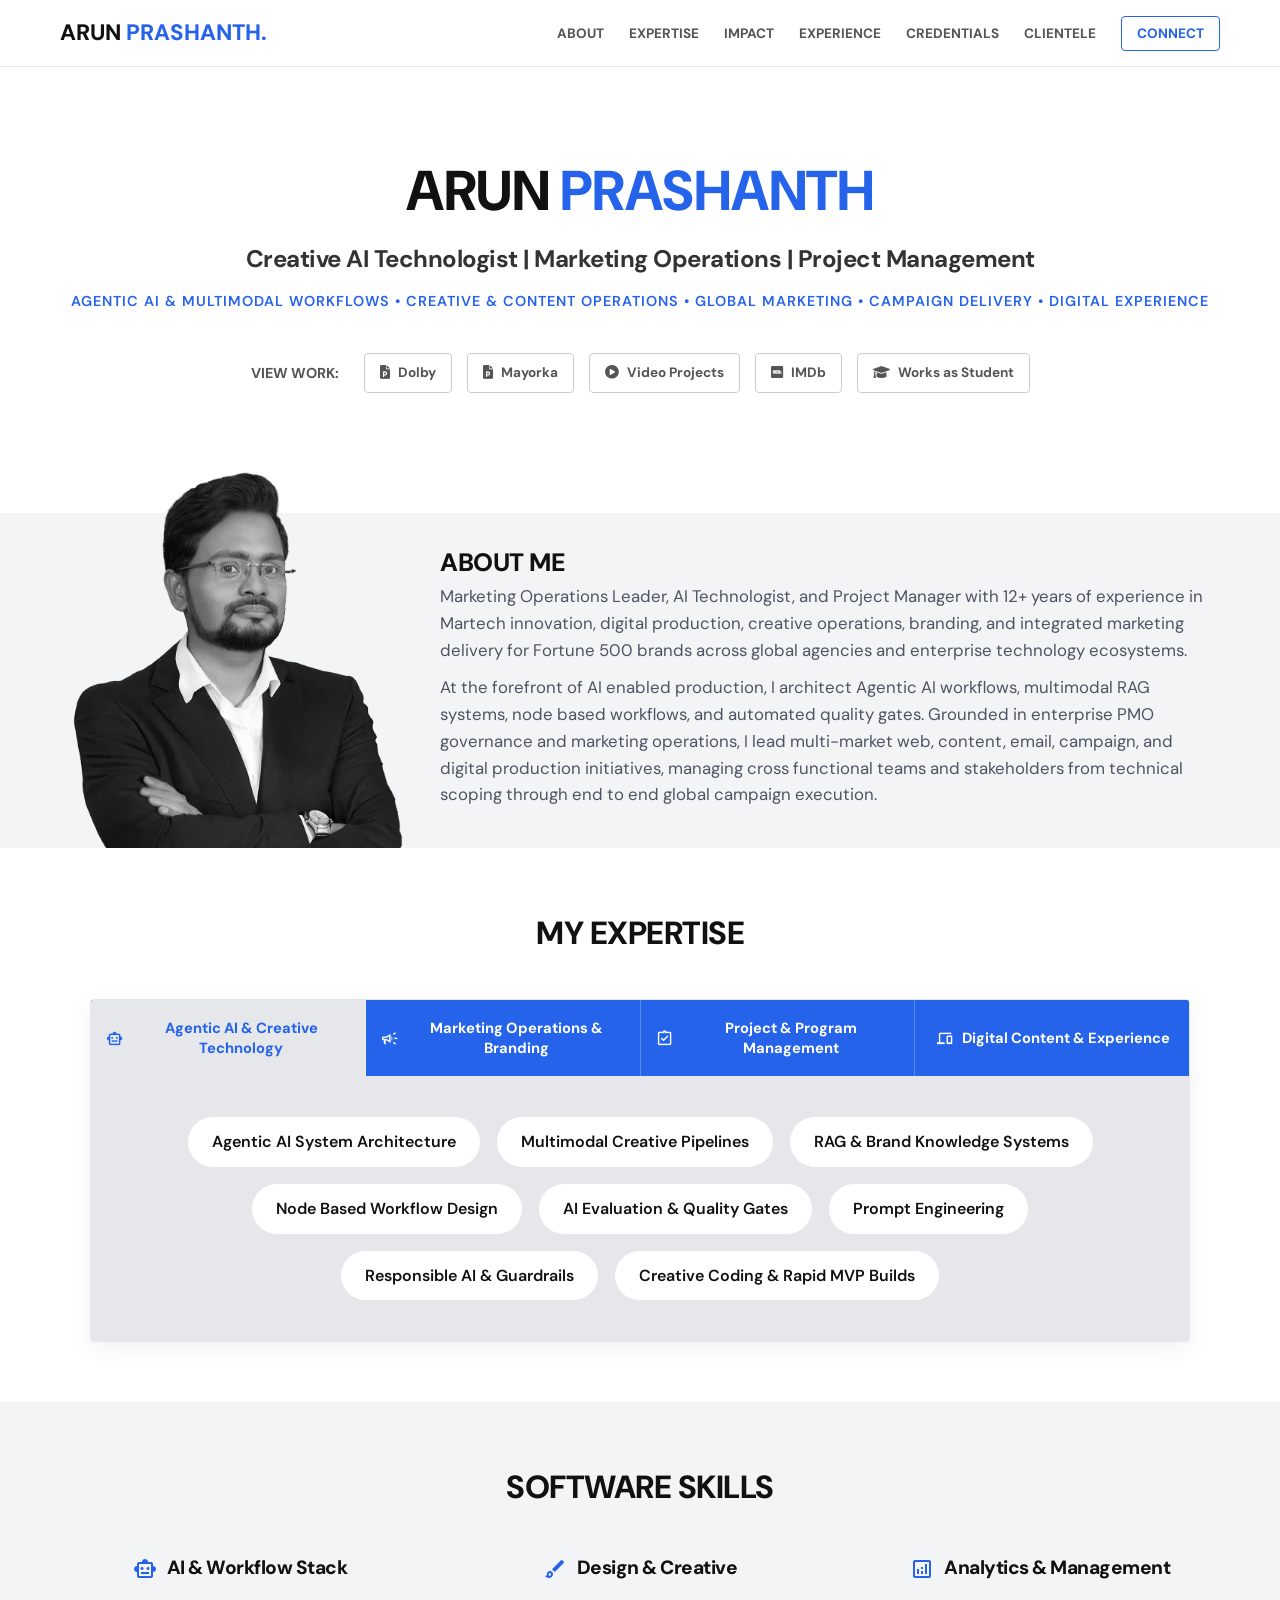
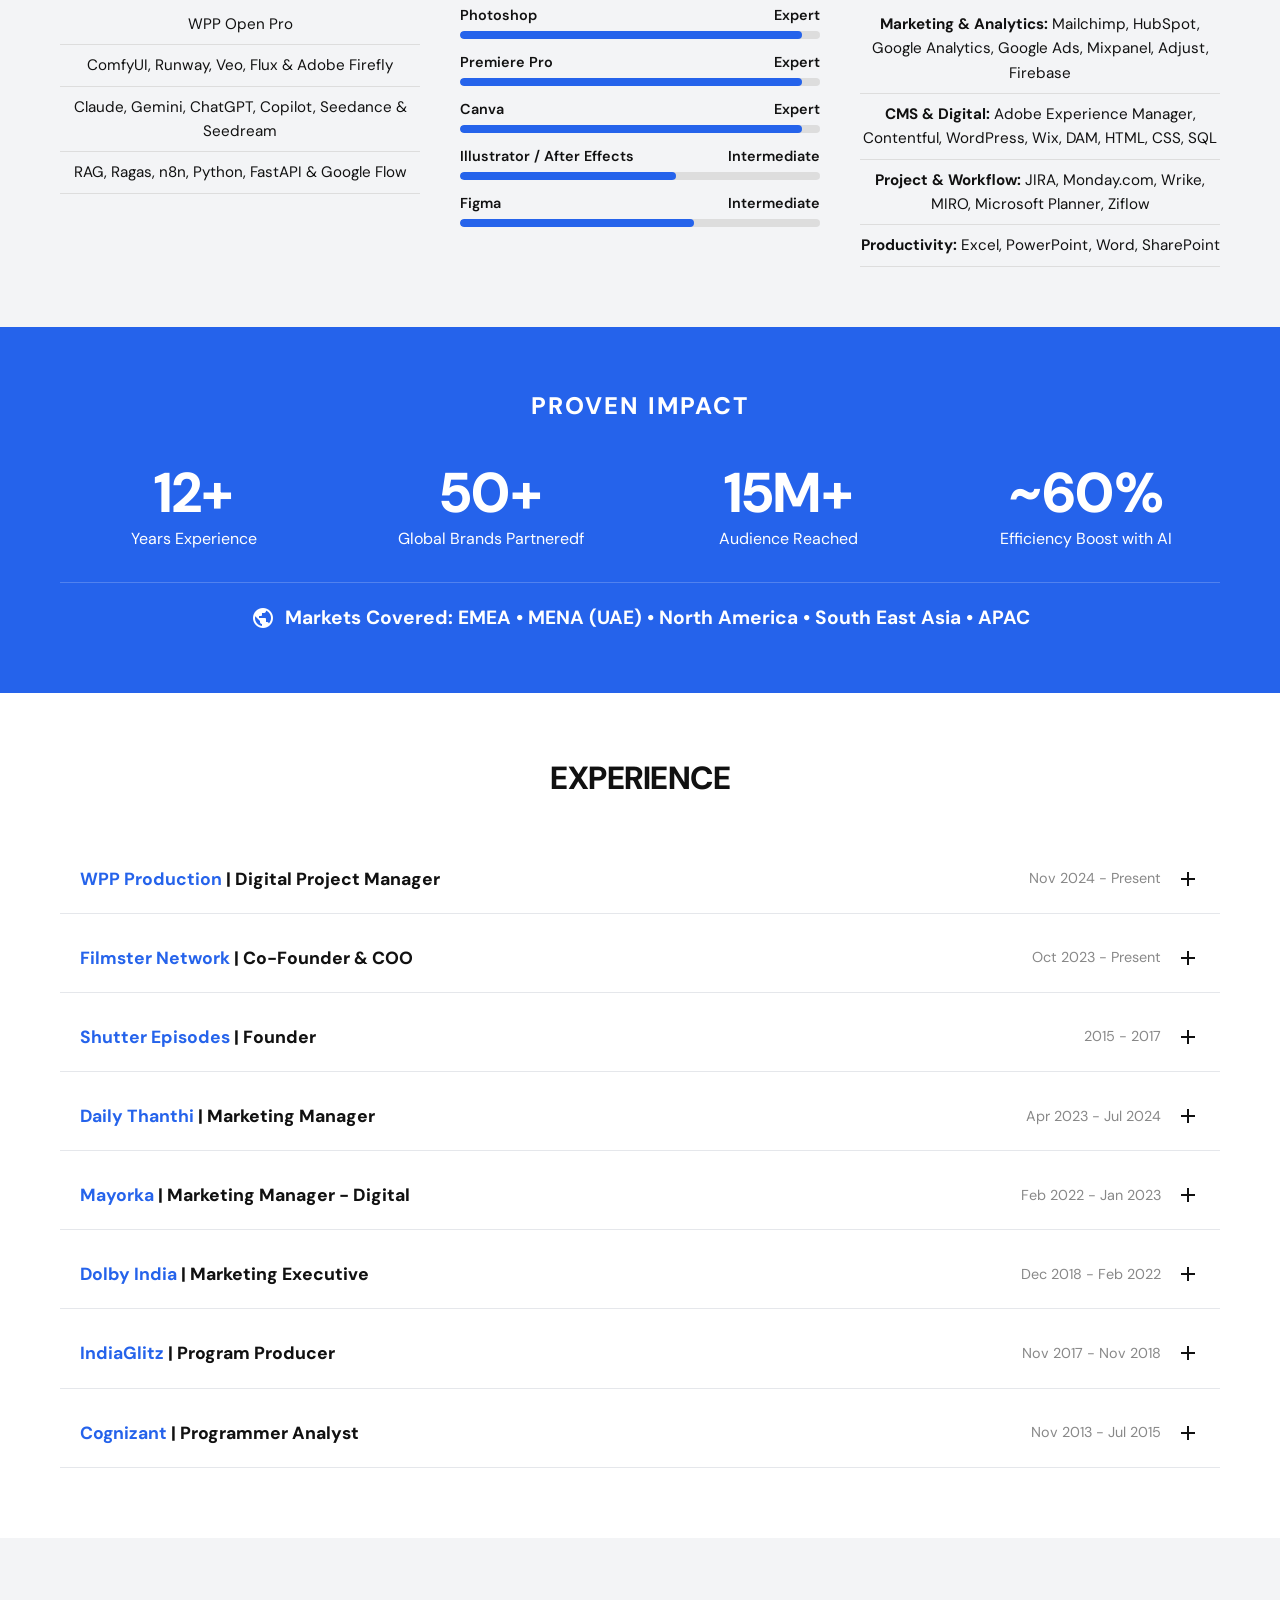
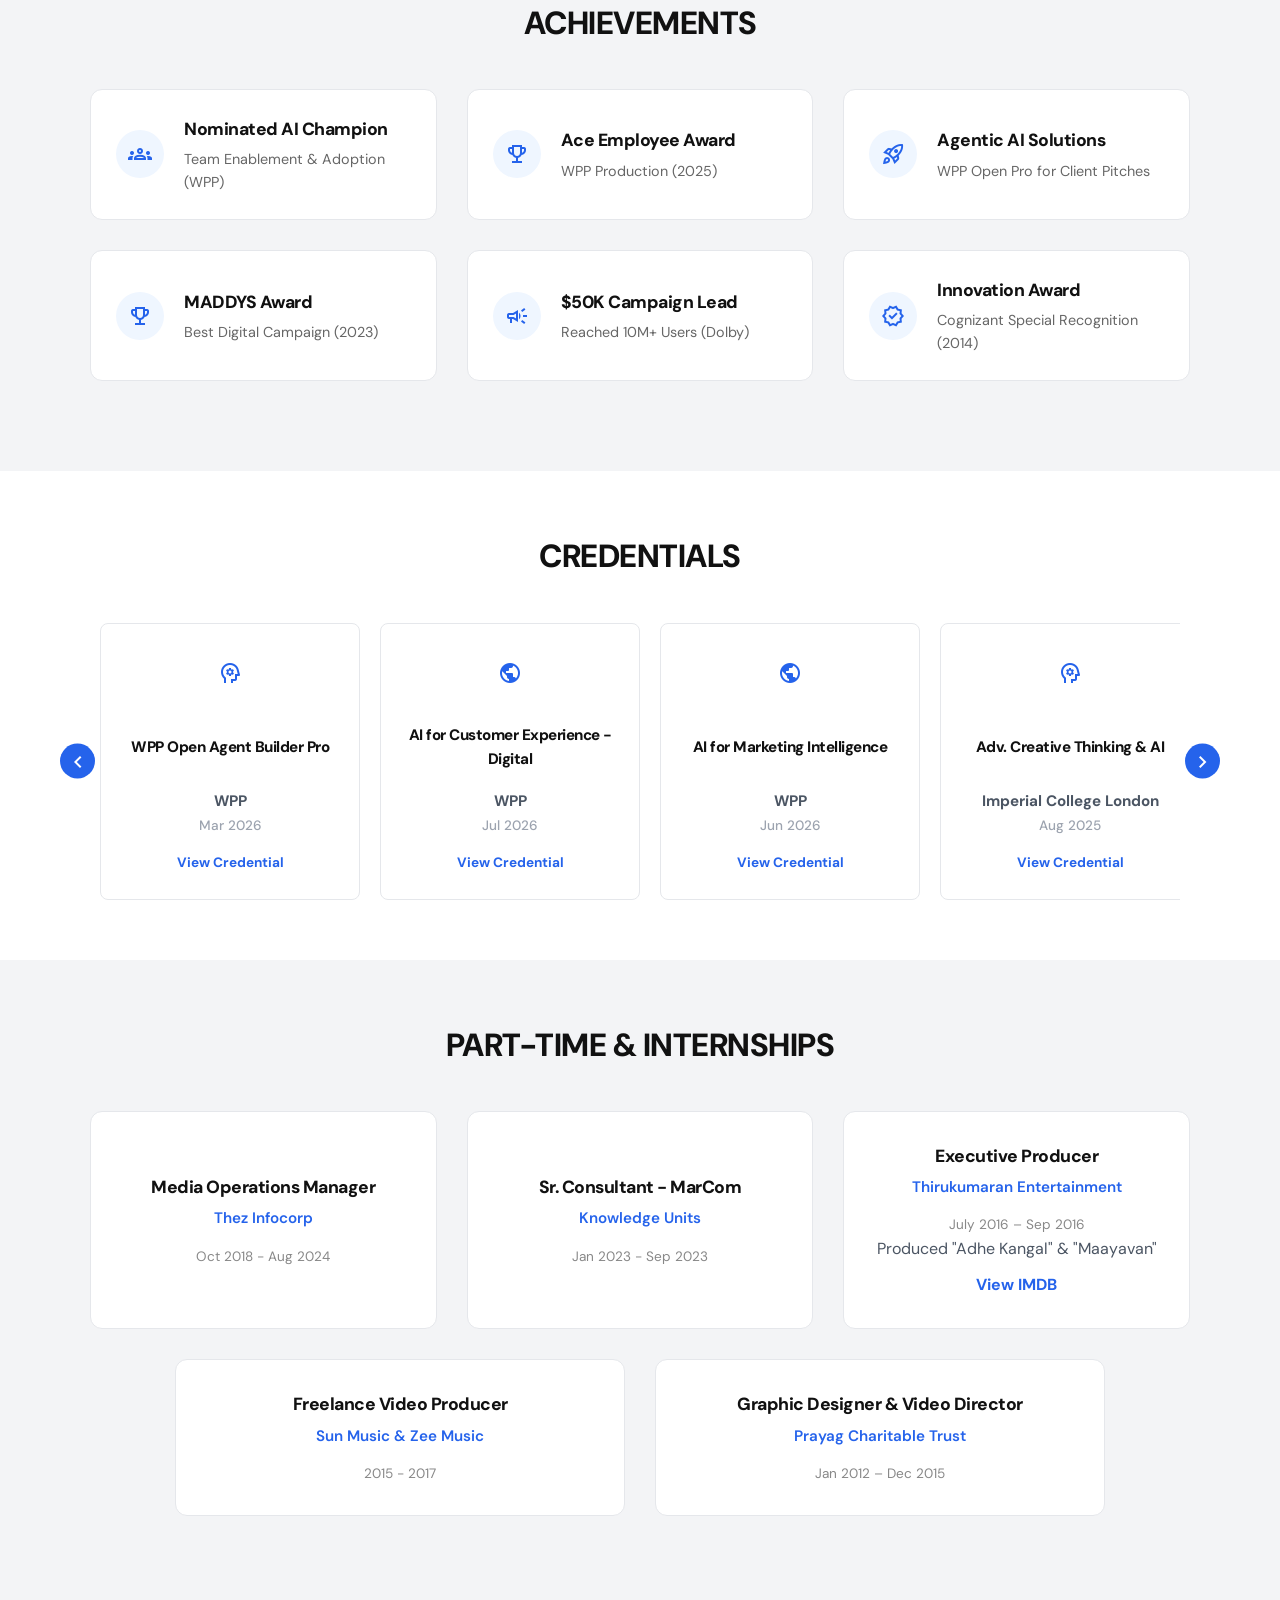
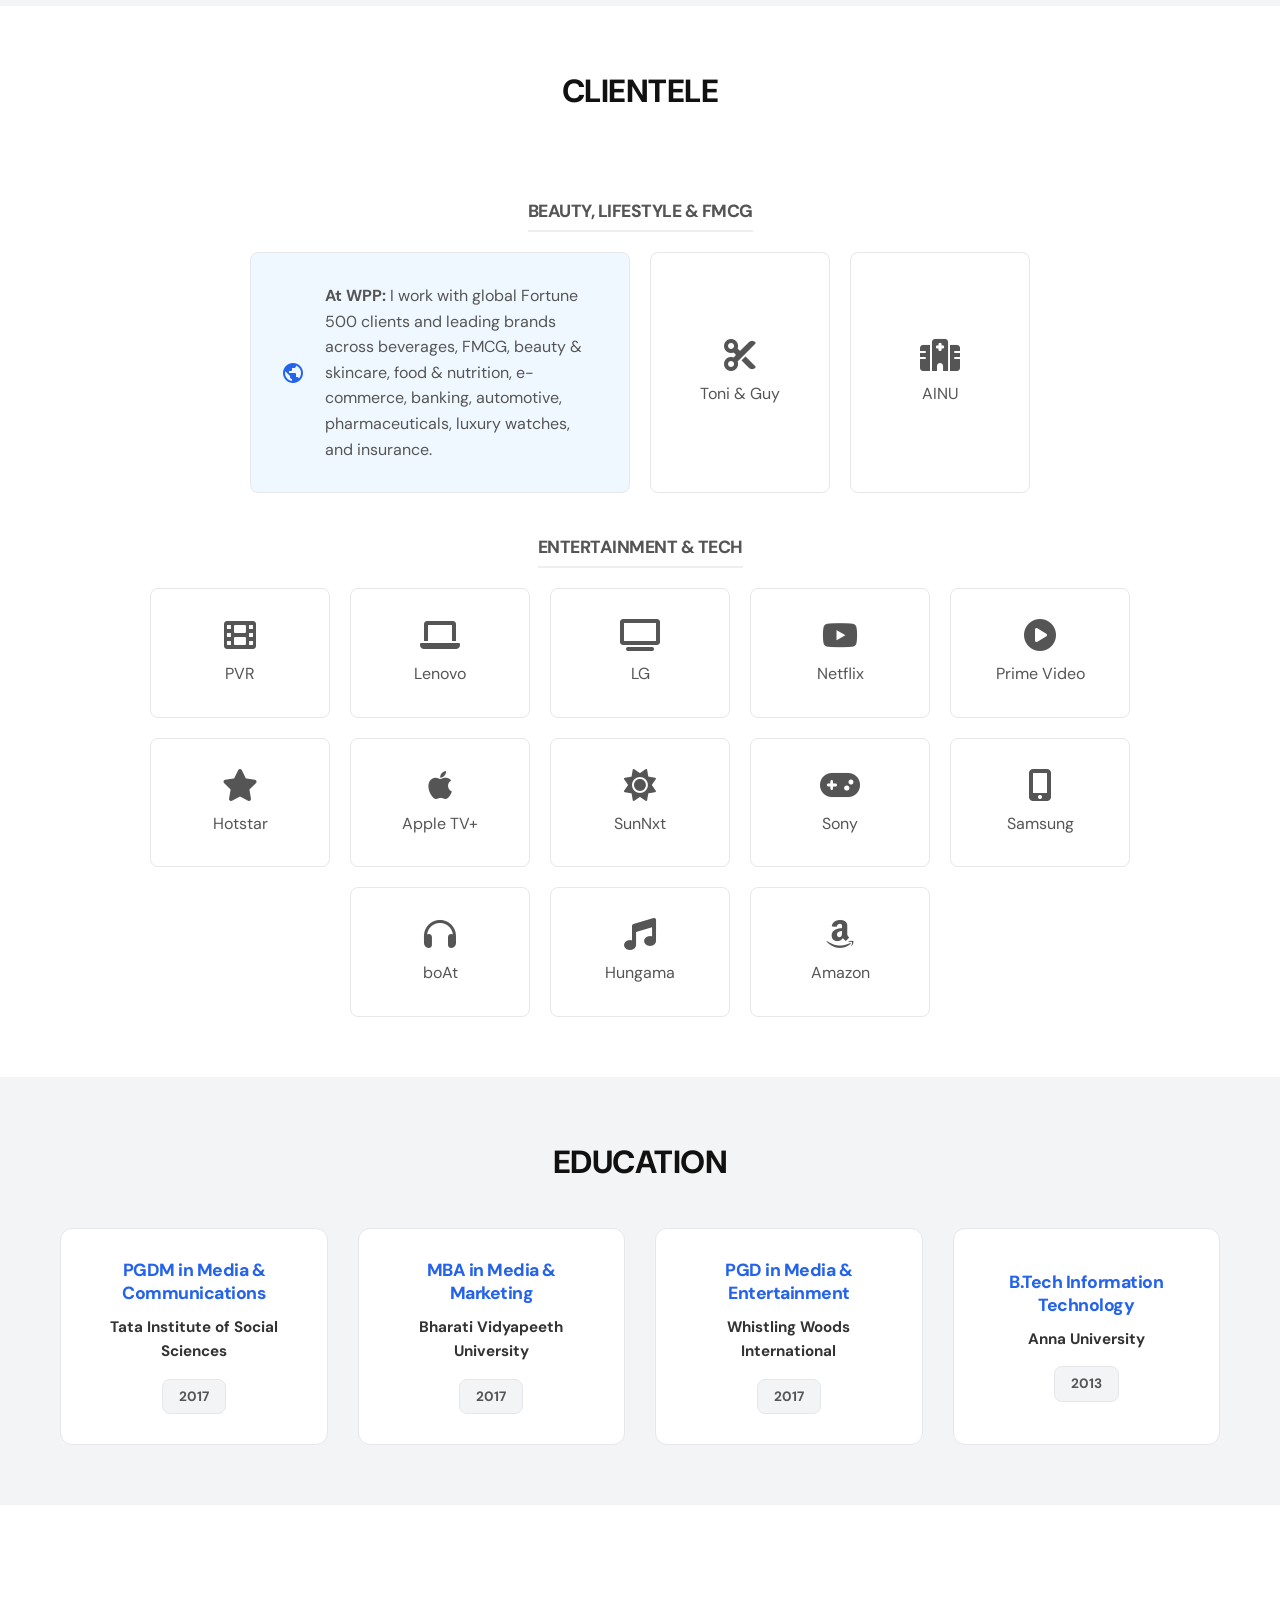
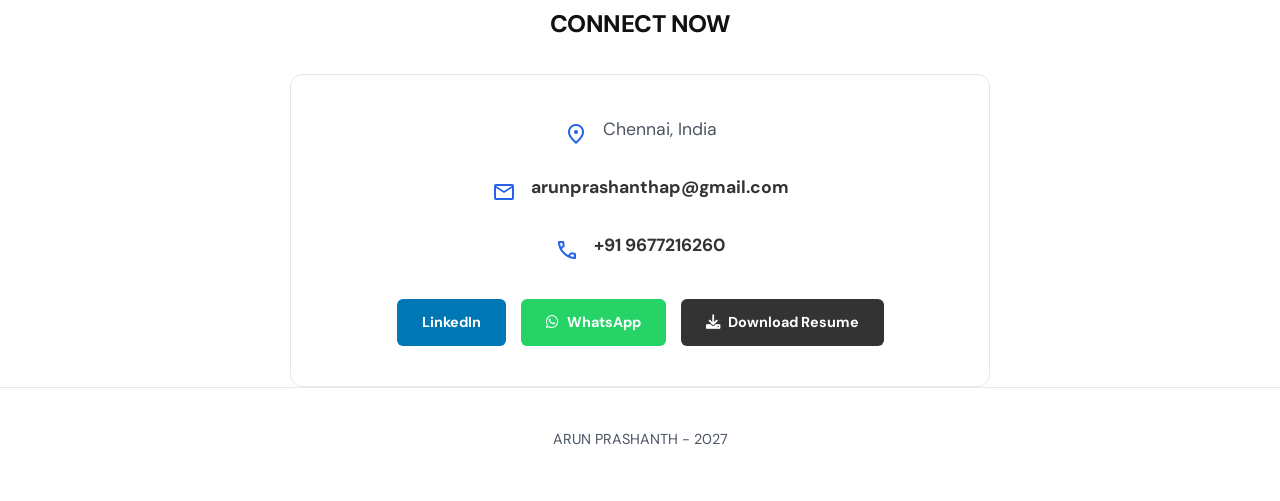
==== commit acd0666e: "Expertise section updated" ====
--- a/index.html
+++ b/index.html
@@ -73,84 +73,107 @@
                 
                 <div class="about-txt">
                     <h2>ABOUT ME</h2>
-                    <p>Creative AI Technologist, Creative Operations Leader, and Digital Project Manager with 12+ years of experience bridging AI innovation, creative production, digital experience, and integrated marketing delivery across Fortune 500 brands, global agencies, and enterprise technology ecosystems.</p>
-                    <p>At the forefront of AI-enabled production, I architect enterprise Agentic AI pipelines, multimodal RAG systems, node-based workflows, and automated quality gates. Grounded in enterprise PMO governance and marketing operations, I lead multi-market creative and content workflows (SOPs, SLAs, DAM, localization, and capacity planning) and guide cross-functional teams from technical scoping and UX prototyping through global campaign execution.</p>
-                </div>
-            </div>
-        </div>
-    </section>
-
+                    <p>Marketing Operations Leader, AI Technologist, and Project Manager with 12+ years of experience in Martech innovation, digital production, creative operations, branding, and integrated marketing delivery for Fortune 500 brands across global agencies and enterprise technology ecosystems.</p>
+                    <p>At the forefront of AI enabled production, I architect Agentic AI workflows, multimodal RAG systems, node based workflows, and automated quality gates. Grounded in enterprise PMO governance and marketing operations, I lead multi-market web, content, email, campaign, and digital production initiatives, managing cross functional teams and stakeholders from technical scoping through end to end global campaign execution.</p>
+                </div>
+            </div>
+        </div>
+    </section>
+
+    <!-- =========================
+         EXPERTISE (HIGHLIGHT TABS)
+         ========================= -->
     <section id="expertise" class="section-padding">
         <div class="container text-center">
             <div class="section-header">
                 <h2>MY EXPERTISE</h2>
             </div>
 
-            <div class="pillar-nav" role="tablist" aria-label="Expertise Pillars">
-                <button type="button" class="pillar-btn active" data-pillar="pillar-ai" role="tab" aria-selected="true">
-                    <span class="material-symbols-outlined">smart_toy</span> Creative AI &amp; Automation
-                </button>
-                <button type="button" class="pillar-btn" data-pillar="pillar-ops" role="tab" aria-selected="false">
-                    <span class="material-symbols-outlined">account_tree</span> Creative &amp; Content Ops
-                </button>
-                <button type="button" class="pillar-btn" data-pillar="pillar-pm" role="tab" aria-selected="false">
-                    <span class="material-symbols-outlined">assignment_turned_in</span> Project Mgmt &amp; Marketing
-                </button>
-                <button type="button" class="pillar-btn" data-pillar="pillar-ux" role="tab" aria-selected="false">
-                    <span class="material-symbols-outlined">devices</span> Digital Experience &amp; Production
-                </button>
-            </div>
-
-            <!-- Pillar 1: Creative AI Technologist -->
-            <div id="pillar-ai" class="grid-tags pillar-panel active" role="tabpanel">
-                <div class="tag-item">Agentic AI System Architecture</div>
-                <div class="tag-item">Multimodal Creative Pipelines</div>
-                <div class="tag-item">RAG &amp; Brand Knowledge Systems</div>
-                <div class="tag-item">Node-Based Workflow Design</div>
-                <div class="tag-item">AI Evaluation Rubrics &amp; Quality Gates</div>
-                <div class="tag-item">Prompt Engineering &amp; Taxonomies</div>
-                <div class="tag-item">Responsible AI &amp; Guardrails</div>
-                <div class="tag-item">AI-Assisted 3D &amp; Video Generation</div>
-            </div>
-
-            <!-- Pillar 2: Creative & Content Operations -->
-            <div id="pillar-ops" class="grid-tags pillar-panel" role="tabpanel">
-                <div class="tag-item">Creative Operations Transformation</div>
-                <div class="tag-item">Workflow Auditing &amp; Optimization</div>
-                <div class="tag-item">SOPs, SLAs &amp; QA Governance</div>
-                <div class="tag-item">Capacity &amp; Resource Planning</div>
-                <div class="tag-item">Human-in-the-Loop (HITL) Editorial Flows</div>
-                <div class="tag-item">Enterprise DAM Lifecycle &amp; Taxonomy</div>
-                <div class="tag-item">Bilingual &amp; Multi-Market Localization (RTL)</div>
-                <div class="tag-item">Dynamic Content Personalization at Scale</div>
-            </div>
-
-            <!-- Pillar 3: Project Management & Marketing -->
-            <div id="pillar-pm" class="grid-tags pillar-panel" role="tabpanel">
-                <div class="tag-item">Enterprise PMO &amp; Delivery Governance</div>
-                <div class="tag-item">Global Integrated Campaign Delivery</div>
-                <div class="tag-item">Agile / Scrum &amp; Sprint Orchestration</div>
-                <div class="tag-item">Marketing Strategy &amp; MarCom Execution</div>
-                <div class="tag-item">C-Suite Demos &amp; Stakeholder Management</div>
-                <div class="tag-item">Agency, Vendor &amp; Partner Management</div>
-                <div class="tag-item">Budgeting, Forecasting &amp; Risk Mitigation</div>
-                <div class="tag-item">UAT, ROI Benchmarking &amp; KPI Tracking</div>
-            </div>
-
-            <!-- Pillar 4: Digital Experience & Production -->
-            <div id="pillar-ux" class="grid-tags pillar-panel" role="tabpanel">
-                <div class="tag-item">UX Research &amp; User Journey Mapping</div>
-                <div class="tag-item">Wireframing &amp; Interactive Prototyping</div>
-                <div class="tag-item">Design Systems &amp; Component Libraries</div>
-                <div class="tag-item">Modular CMS &amp; E-Commerce Architecture</div>
-                <div class="tag-item">Accessibility (WCAG) &amp; Usability Testing</div>
-                <div class="tag-item">Creative Coding &amp; Rapid MVP Builds</div>
-                <div class="tag-item">End-to-End Video &amp; Post-Production Craft</div>
-                <div class="tag-item">AR Location Scouting &amp; Experiential Tech</div>
-            </div>
-        </div>
-    </section>
-
+            <div class="highlight-tabs-card">
+                <div class="pillar-nav" role="tablist" aria-label="Expertise Pillars">
+                    <button type="button" class="pillar-btn active" data-pillar="pillar-ai" role="tab" aria-selected="true">
+                        <span class="material-symbols-outlined">smart_toy</span>
+                        <span>Agentic AI &amp; Creative Technology</span>
+                    </button>
+                    <button type="button" class="pillar-btn" data-pillar="pillar-ops" role="tab" aria-selected="false">
+                        <span class="material-symbols-outlined">campaign</span>
+                        <span>Marketing Operations &amp; Branding</span>
+                    </button>
+                    <button type="button" class="pillar-btn" data-pillar="pillar-pm" role="tab" aria-selected="false">
+                        <span class="material-symbols-outlined">assignment_turned_in</span>
+                        <span>Project &amp; Program Management</span>
+                    </button>
+                    <button type="button" class="pillar-btn" data-pillar="pillar-ux" role="tab" aria-selected="false">
+                        <span class="material-symbols-outlined">devices</span>
+                        <span>Digital Content &amp; Experience</span>
+                    </button>
+                </div>
+
+                <div class="pillar-content-box">
+                    <!-- Tab 1: Agentic AI & Creative Technology -->
+                    <div id="pillar-ai" class="grid-tags pillar-panel active" role="tabpanel">
+                        <div class="tag-item">Agentic AI System Architecture</div>
+                        <div class="tag-item">Multimodal Creative Pipelines</div>
+                        <div class="tag-item">RAG &amp; Brand Knowledge Systems</div>
+                        <div class="tag-item">Node Based Workflow Design</div>
+                        <div class="tag-item">AI Evaluation &amp; Quality Gates</div>
+                        <div class="tag-item">Prompt Engineering</div>
+                        <div class="tag-item">Responsible AI &amp; Guardrails</div>
+                        <div class="tag-item">Creative Coding &amp; Rapid MVP Builds</div>
+                    </div>
+
+                    <!-- Tab 2: Marketing Operations & Branding -->
+                    <div id="pillar-ops" class="grid-tags pillar-panel" role="tabpanel">
+                        <div class="tag-item">Marketing Strategy</div>
+                        <div class="tag-item">Brand Communications</div>
+                        <div class="tag-item">Creative Operations</div>
+                        <div class="tag-item">Dynamic Content Personalization</div>
+                        <div class="tag-item">Campaign Operations</div>
+                        <div class="tag-item">Marketing Automation</div>
+                        <div class="tag-item">Email Campaigns</div>
+                        <div class="tag-item">SEO</div>
+                        <div class="tag-item">Social Media Campaigns</div>
+                        <div class="tag-item">Audience Insights</div>
+                        <div class="tag-item">Multi Market Localization</div>
+                        <div class="tag-item">Agency &amp; Vendor Management</div>
+                    </div>
+
+                    <!-- Tab 3: Project & Program Management -->
+                    <div id="pillar-pm" class="grid-tags pillar-panel" role="tabpanel">
+                        <div class="tag-item">Enterprise PMO &amp; Delivery Governance</div>
+                        <div class="tag-item">Integrated Campaign Delivery</div>
+                        <div class="tag-item">Agile / Scrum</div>
+                        <div class="tag-item">Sprint Orchestration</div>
+                        <div class="tag-item">Stakeholder Management</div>
+                        <div class="tag-item">Team Management</div>
+                        <div class="tag-item">Resource Planning</div>
+                        <div class="tag-item">Budgeting &amp; Forecasting</div>
+                        <div class="tag-item">Risk Mitigation</div>
+                        <div class="tag-item">UAT &amp; Quality Assurance</div>
+                    </div>
+
+                    <!-- Tab 4: Digital Content & Experience -->
+                    <div id="pillar-ux" class="grid-tags pillar-panel" role="tabpanel">
+                        <div class="tag-item">Digital Experience Strategy</div>
+                        <div class="tag-item">Web Publishing</div>
+                        <div class="tag-item">UX Research</div>
+                        <div class="tag-item">User Journey Mapping</div>
+                        <div class="tag-item">Wireframing &amp; Prototyping</div>
+                        <div class="tag-item">Design Systems</div>
+                        <div class="tag-item">CMS &amp; E Commerce Architecture</div>
+                        <div class="tag-item">Accessibility &amp; Usability Testing</div>
+                        <div class="tag-item">End to End Content Production</div>
+                        <div class="tag-item">Video &amp; Post Production</div>
+                        <div class="tag-item">Performance Analytics</div>
+                    </div>
+                </div>
+            </div>
+        </div>
+    </section>
+
+    <!-- =========================
+         SOFTWARE SKILLS
+         ========================= -->
     <section class="section-padding bg-light">
         <div class="container">
             <div class="section-header">
@@ -163,7 +186,7 @@
                         <li>WPP Open Pro</li>
                         <li>ComfyUI, Runway, Veo, Flux &amp; Adobe Firefly</li>
                         <li>Claude, Gemini, ChatGPT, Copilot, Seedance &amp; Seedream</li>
-                        <li>RAG, Ragas, n8n, Python, &amp; FastAPI</li>
+                        <li>RAG, Ragas, n8n, Python, FastAPI &amp; Google Flow</li>
                     </ul>
                 </div>
                 <div class="skill-col">
@@ -175,12 +198,12 @@
                     <div class="progress-item"><div class="p-label"><span>Figma</span> <span>Intermediate</span></div><div class="p-bar"><div class="p-fill" fill-level="65"></div></div></div>
                 </div>
                 <div class="skill-col">
-                    <h3><span class="material-symbols-outlined icon-blue">analytics</span> Management</h3>
+                    <h3><span class="material-symbols-outlined icon-blue">analytics</span> Analytics &amp; Management</h3>
                     <ul class="clean-list">
-                        <li>JIRA, Monday.com, Wrike, MIRO, Microsoft Planner</li>
-                        <li>Excel (Advanced), PowerPoint, Word, SharePoint</li>
-                        <li>Google Analytics, Google Ads, Ziflow, Contentful</li>
-                        <li>WordPress, Wix, E-Commerce, HTML, CSS, SQL, DAM</li>
+                        <li><strong>Marketing &amp; Analytics:</strong> Mailchimp, HubSpot, Google Analytics, Google Ads, Mixpanel, Adjust, Firebase</li>
+                        <li><strong>CMS &amp; Digital:</strong> Adobe Experience Manager, Contentful, WordPress, Wix, DAM, HTML, CSS, SQL</li>
+                        <li><strong>Project &amp; Workflow:</strong> JIRA, Monday.com, Wrike, MIRO, Microsoft Planner, Ziflow</li>
+                        <li><strong>Productivity:</strong> Excel, PowerPoint, Word, SharePoint</li>
                     </ul>
                 </div>
             </div>
@@ -700,10 +723,6 @@
                     </div>
                 </a>
                 
-                <!--<a href="https://www.esteelauder.com/" target="_blank" class="client-card"><i class="fas fa-spa client-icon"></i> <span>Estée Lauder</span></a>
-                <a href="https://www.maccosmetics.com/" target="_blank" class="client-card"><i class="fas fa-magic client-icon"></i> <span>MAC</span></a>
-                <a href="https://www.clinique.com/" target="_blank" class="client-card"><i class="fas fa-flask client-icon"></i> <span>Clinique</span></a>
-                <a href="https://www.bobbibrowncosmetics.com/" target="_blank" class="client-card"><i class="fas fa-palette client-icon"></i> <span>Bobbi Brown</span></a>-->
                 <a href="https://www.instagram.com/p/CdVZeo_JLsn/" target="_blank" class="client-card"><i class="fas fa-cut client-icon"></i> <span>Toni &amp; Guy</span></a>
                 <a href="https://ainuindia.org/" target="_blank" class="client-card"><i class="fas fa-hospital client-icon"></i> <span>AINU</span></a>
             </div>
--- a/style.css
+++ b/style.css
@@ -7,6 +7,7 @@
     --blue: #2563EB;       /* Primary Accent */
     --blue-dark: #1E40AF;
     --light-gray: #F3F4F6;
+    --tab-active-bg: #E5E7EB;
     --border: #E5E7EB;
     --font-main: 'DM Sans', sans-serif;
 }
@@ -177,67 +178,119 @@
 .about-img-box img { width: 100%; height: 100%; object-fit: cover; }
 
 /* =========================================
-   6. EXPERTISE (PILLARED) & SOFTWARE SKILLS
-   ========================================= */
+   6. EXPERTISE (HIGHLIGHT TABS) & SOFTWARE SKILLS
+   ========================================= */
+.highlight-tabs-card {
+    background: var(--tab-active-bg);
+    border: 1px solid var(--border);
+    box-shadow: 0 6px 24px rgba(0, 0, 0, 0.06);
+    border-radius: 4px;
+    overflow: hidden;
+    max-width: 1100px;
+    margin: 0 auto;
+}
+
 .pillar-nav {
     display: flex;
-    flex-wrap: wrap;
-    justify-content: center;
-    gap: 12px;
-    margin-bottom: 35px;
+    width: 100%;
+    margin: 0;
+    gap: 0;
+    background: var(--blue);
+    border-bottom: none;
 }
 
 .pillar-btn {
+    flex: 1;
+    appearance: none;
+    -webkit-appearance: none;
     display: inline-flex;
     align-items: center;
     justify-content: center;
     gap: 8px;
-    background: var(--light-gray);
-    border: 1px solid var(--border);
-    color: #333;
-    padding: 12px 22px;
-    border-radius: 8px;
+    background: var(--blue);
+    border: none;
+    border-right: 1px solid rgba(255, 255, 255, 0.25);
+    color: var(--white);
+    padding: 18px 14px;
+    border-radius: 0;
     font-family: var(--font-main);
-    font-size: 0.9rem;
+    font-size: 0.92rem;
     font-weight: 700;
     cursor: pointer;
-    transition: all 0.3s ease;
+    transition: background-color 0.25s ease, color 0.25s ease;
+}
+
+.pillar-btn:last-child {
+    border-right: none;
 }
 
 .pillar-btn .material-symbols-outlined {
     font-size: 1.2rem;
+    color: var(--white);
+    transition: color 0.25s ease;
+}
+
+/* Highlighted state on Hover or Active (matches reference image) */
+.pillar-btn:hover,
+.pillar-btn.active {
+    background: var(--tab-active-bg);
     color: var(--blue);
-    transition: color 0.3s ease;
-}
-
-.pillar-btn:hover {
+}
+
+.pillar-btn:hover .material-symbols-outlined,
+.pillar-btn.active .material-symbols-outlined {
+    color: var(--blue);
+}
+
+.pillar-content-box {
+    padding: 40px 30px;
+    background: var(--tab-active-bg);
+    min-height: 190px;
+    display: flex;
+    align-items: center;
+    justify-content: center;
+}
+
+.grid-tags {
+    display: flex;
+    flex-wrap: wrap;
+    gap: 15px;
+    justify-content: center;
+    width: 100%;
+}
+
+.pillar-panel {
+    display: none !important;
+    animation: pillarFade 0.25s ease-out;
+}
+
+.pillar-panel.active {
+    display: flex !important;
+}
+
+@keyframes pillarFade {
+    from { opacity: 0; transform: translateY(6px); }
+    to { opacity: 1; transform: translateY(0); }
+}
+
+.tag-item {
+    background: white;
+    border: 1px solid var(--border);
+    padding: 12px 24px;
+    font-weight: 600;
+    border-radius: 50px;
+    transition: 0.3s;
+    cursor: default;
+}
+
+.tag-item:hover {
+    background: var(--blue);
+    color: white;
     border-color: var(--blue);
-    color: var(--blue);
-    transform: translateY(-2px);
-}
-
-.pillar-btn.active {
-    background: var(--blue);
-    color: var(--white);
-    border-color: var(--blue);
-    box-shadow: 0 6px 16px rgba(37, 99, 235, 0.25);
-}
-
-.pillar-btn.active .material-symbols-outlined {
-    color: var(--white);
-}
-
-.grid-tags { display: flex; flex-wrap: wrap; gap: 15px; justify-content: center; }
-.pillar-panel { display: none; animation: pillarFade 0.3s ease-out; }
-.pillar-panel.active { display: flex; }
-
-@keyframes pillarFade {
-    from { opacity: 0; transform: translateY(8px); }
-    to { opacity: 1; transform: translateY(0); }
-}
-
-.tag-item { background: white; border: 1px solid var(--border); padding: 12px 24px; font-weight: 600; border-radius: 50px; transition: 0.3s; cursor: default; }
-.tag-item:hover { background: var(--blue); color: white; border-color: var(--blue); transform: translateY(-3px); }
+    transform: translateY(-3px);
+    box-shadow: 0 4px 12px rgba(37, 99, 235, 0.2);
+}
+
 .blue-highlight { background: white; color: #333; }
 .blue-highlight:hover { background: var(--blue); color: white; }
 
@@ -520,52 +573,100 @@
         gap: 5px;
     }
     
-    /* --- 3. SOFTWARE SKILLS (Left Align Text) --- */
+    /* --- 3. SOFTWARE SKILLS (Center Align Text on Mobile) --- */
     .clean-list {
+        text-align: center;
+    }
+
+    /* --- 4. EXPERTISE HIGHLIGHT TABS (4 Categories Left, Simple List Right on Mobile) --- */
+    .highlight-tabs-card {
+        display: flex;
+        flex-direction: row;
+        align-items: stretch;
         text-align: left;
     }
 
-    /* --- 4. EXPERTISE PILLARS & TAGS (2 Columns on Mobile) --- */
     .pillar-nav {
+        flex: 0 0 42%;
+        width: 42%;
+        flex-direction: column;
+    }
+
+    .pillar-btn {
+        flex: 1;
+        width: 100%;
+        padding: 14px 10px;
+        font-size: 0.78rem;
+        line-height: 1.25;
+        justify-content: flex-start;
+        text-align: left;
         gap: 8px;
-        margin-bottom: 25px;
-    }
-    .pillar-btn {
-        flex: 0 0 calc(50% - 4px);
-        padding: 10px 8px;
-        font-size: 0.75rem;
-        line-height: 1.2;
-        text-align: center;
-        gap: 5px;
-    }
+        border-right: none;
+        border-bottom: 1px solid rgba(255, 255, 255, 0.25);
+    }
+
+    .pillar-btn:last-child {
+        border-bottom: none;
+    }
+
     .pillar-btn .material-symbols-outlined {
-        font-size: 1rem;
+        font-size: 1.1rem;
+        flex-shrink: 0;
+    }
+
+    .pillar-content-box {
+        flex: 1;
+        padding: 16px 16px;
+        align-items: flex-start;
+        justify-content: flex-start;
+        min-height: auto;
     }
 
     .grid-tags {
-        flex-wrap: wrap;
-        justify-content: center;
-        gap: 10px;
-    }
+        flex-direction: column;
+        align-items: flex-start;
+        justify-content: flex-start;
+        gap: 0;
+    }
+
     .pillar-panel {
-        display: none;
-    }
+        display: none !important;
+    }
+
     .pillar-panel.active {
-        display: flex;
-    }
-    .tag-item {
-        flex: 0 0 calc(50% - 5px);
-        padding: 10px;
-        font-size: 0.8rem;
-        display: flex;
-        align-items: center;
-        justify-content: center;
-        text-align: center;
-        line-height: 1.2;
-        border-radius: 12px;
-    }
+        display: flex !important;
+    }
+
+    /* Simple list items on mobile (no buttons/pills) */
+    .tag-item,
     .tag-item:last-child:nth-child(odd) {
-        flex: 0 0 100%;
+        flex: none;
+        width: 100%;
+        background: transparent;
+        border: none;
+        border-bottom: 1px solid rgba(0, 0, 0, 0.08);
+        border-radius: 0;
+        padding: 8px 0;
+        font-size: 0.82rem;
+        font-weight: 600;
+        color: var(--black);
+        display: block;
+        text-align: left;
+        line-height: 1.35;
+        box-shadow: none;
+        transform: none;
+    }
+
+    .tag-item:last-child {
+        border-bottom: none !important;
+    }
+
+    .tag-item:hover {
+        background: transparent;
+        color: var(--blue);
+        border-color: rgba(0, 0, 0, 0.08);
+        transform: none;
+        box-shadow: none;
     }
 
     /* --- 5. CLIENTELE (Centered Flex Layout for Mobile) --- */
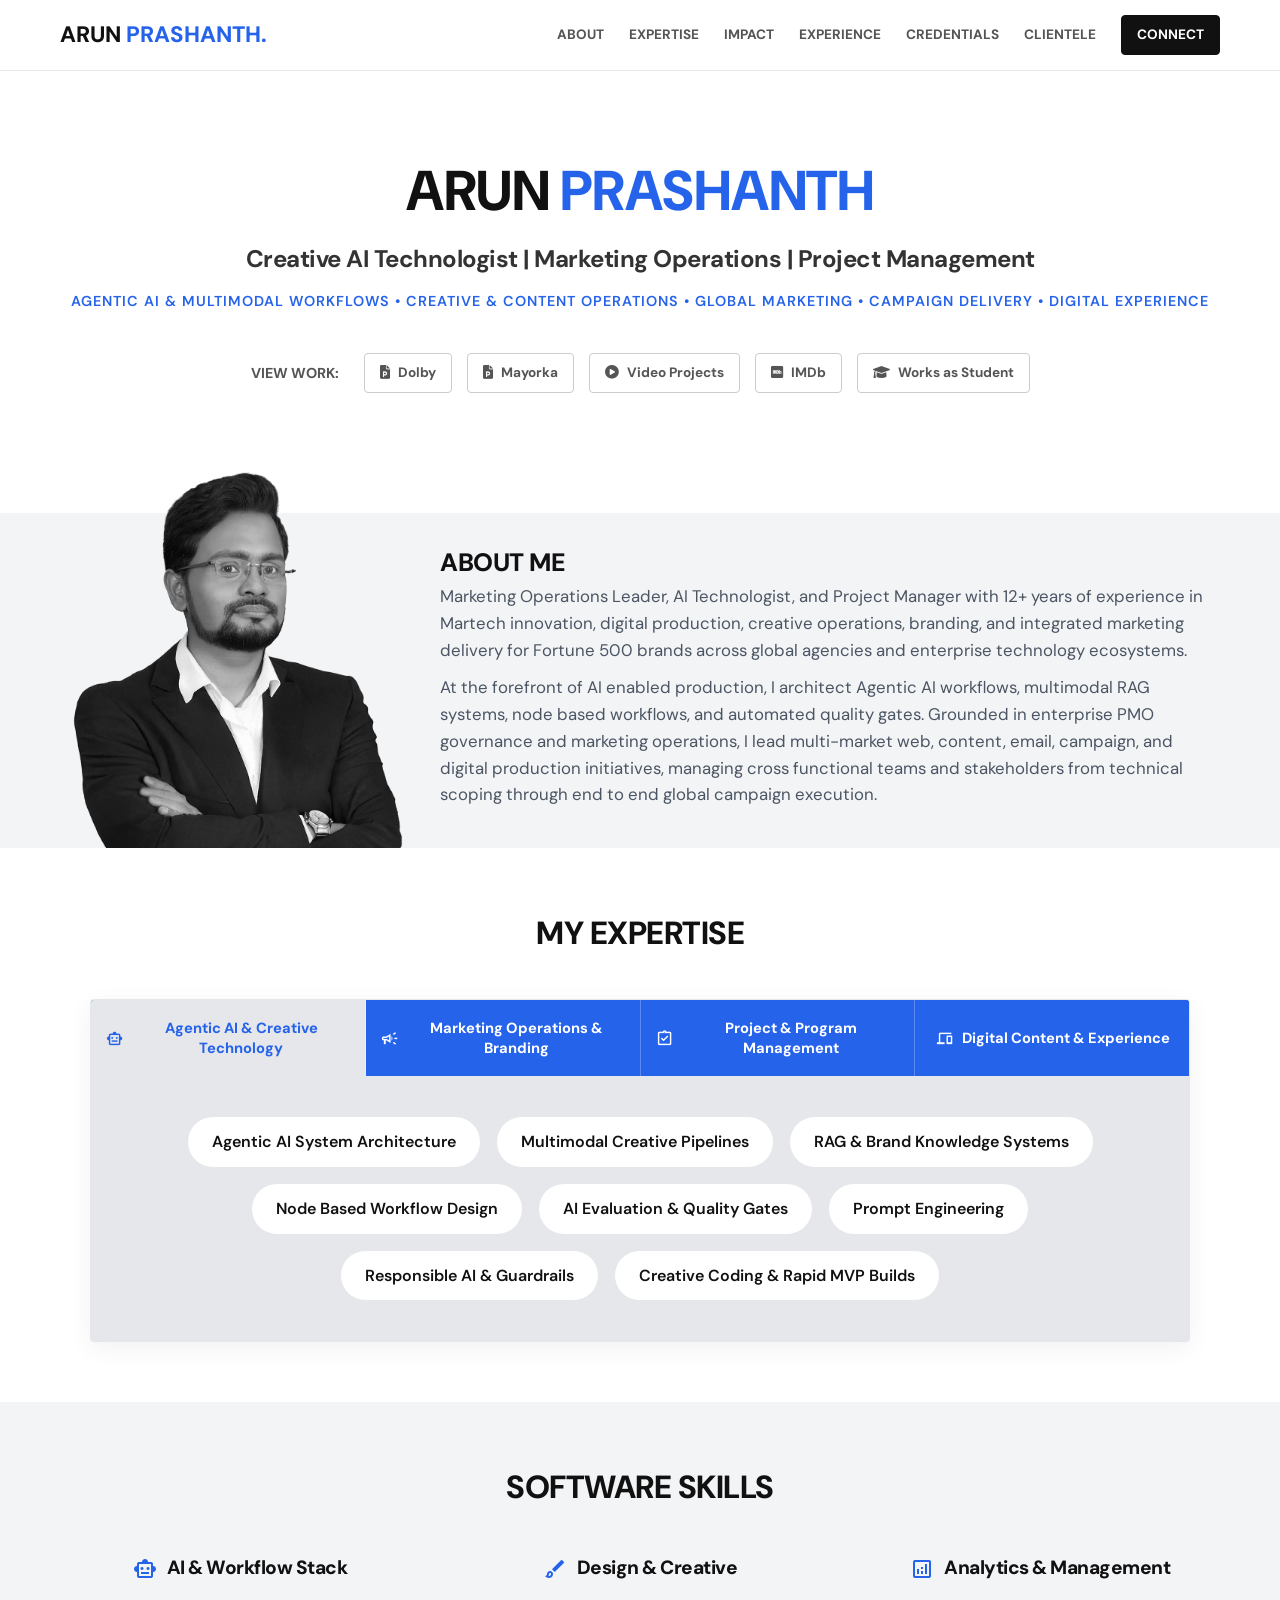
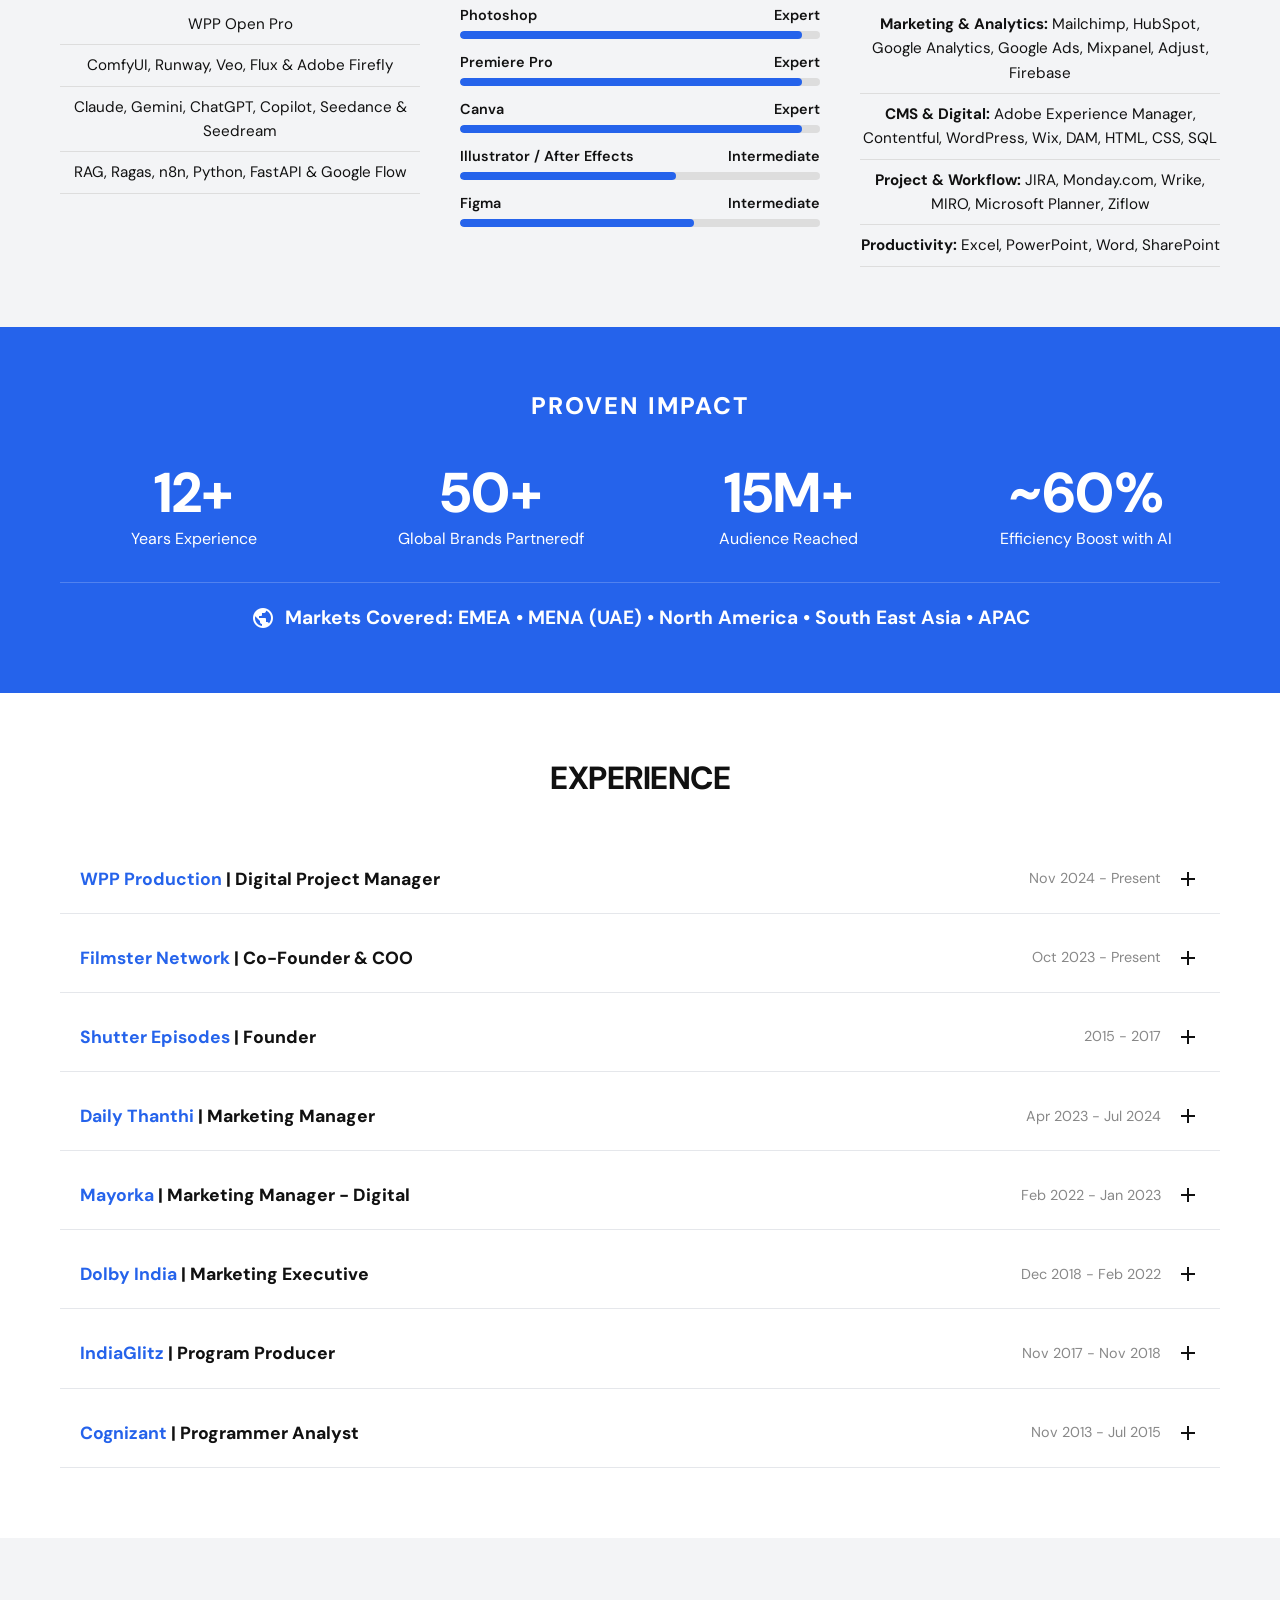
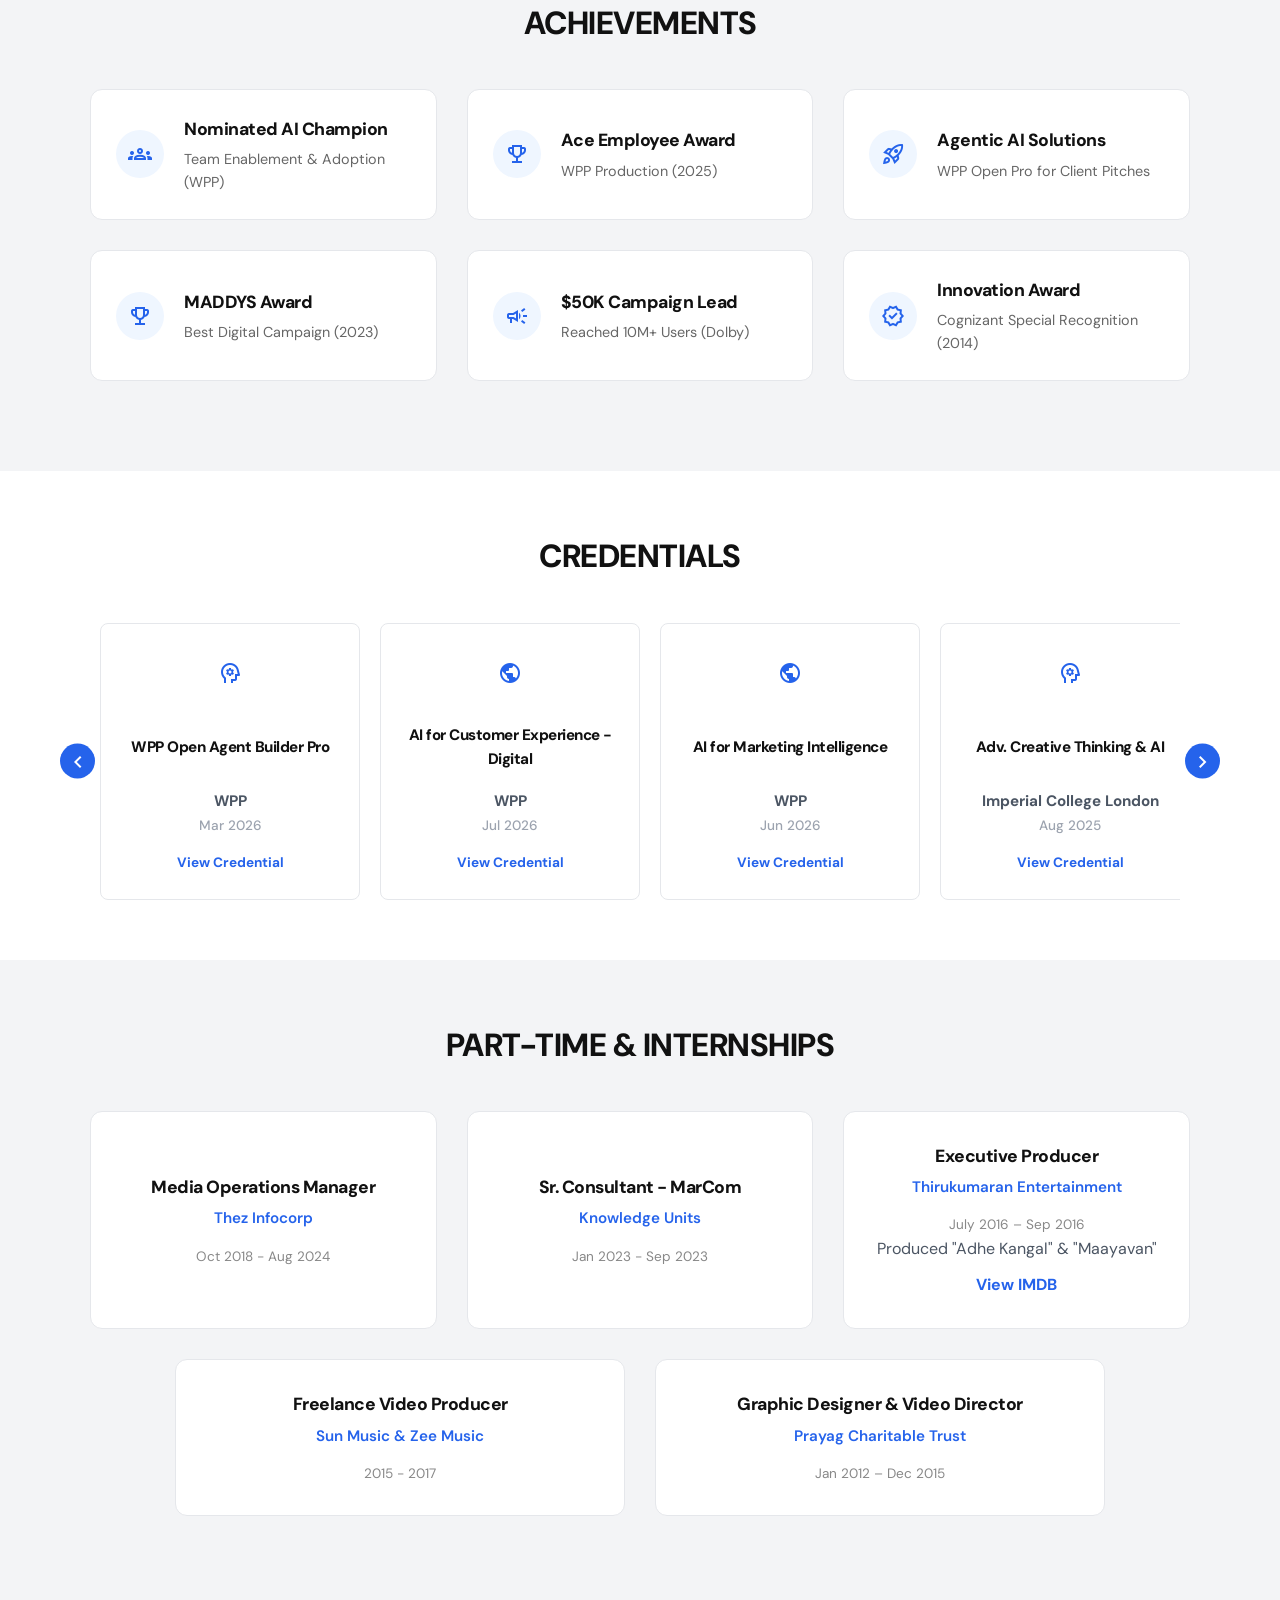
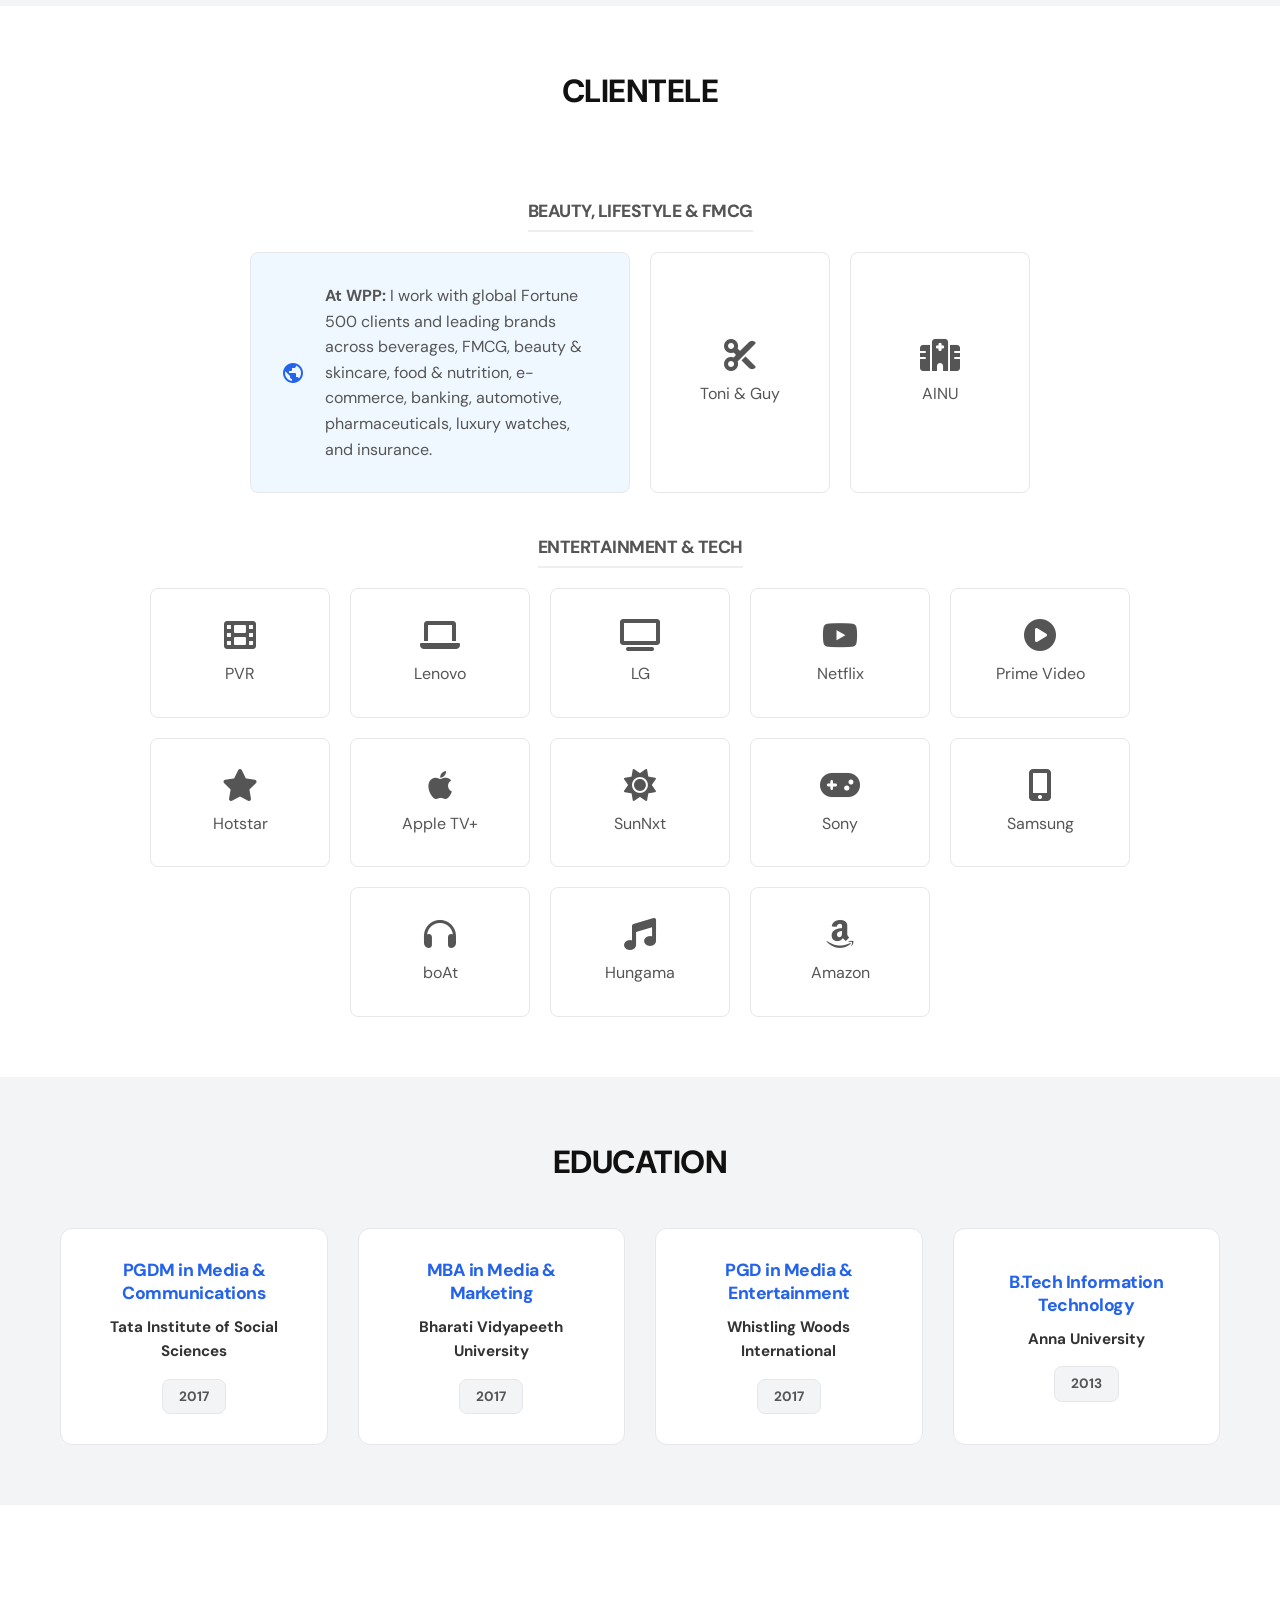
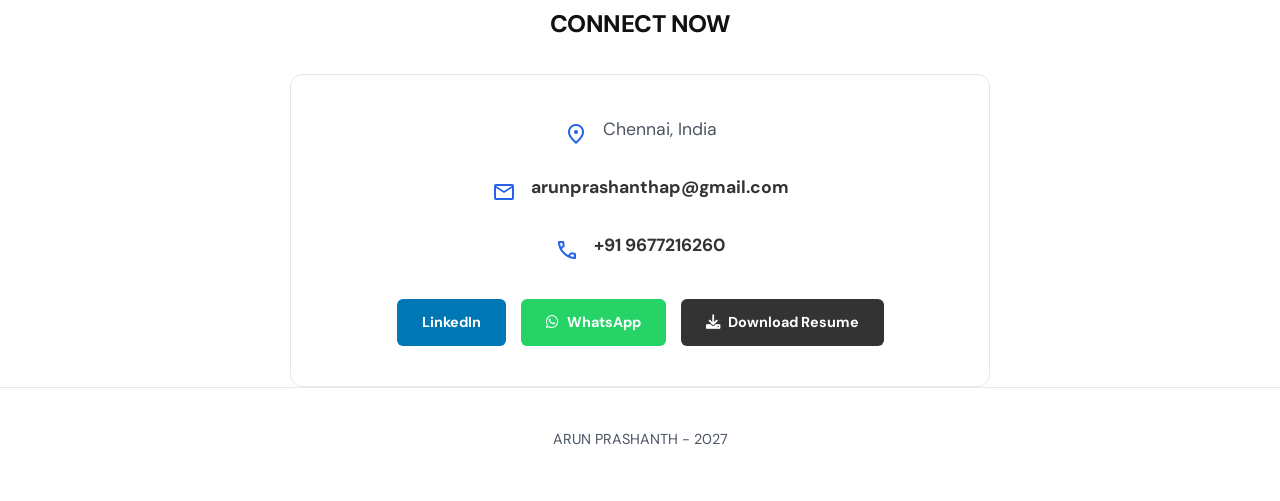
==== commit 7c4d2ae2: "added nav preview animation" ====
--- a/index.html
+++ b/index.html
@@ -1,806 +1,806 @@
-<!DOCTYPE html>
-<html lang="en">
-<head>
-    <meta charset="UTF-8">
-    <meta name="viewport" content="width=device-width, initial-scale=1.0">
-    <title>Arun Prashanth | Creative AI Technologist </title>
-    <link rel="stylesheet" href="style.css">
-    <link rel="icon" type="image/svg+xml" href="favicon_AP.svg">
-
-    <link rel="preconnect" href="https://fonts.googleapis.com">
-    <link rel="preconnect" href="https://fonts.gstatic.com" crossorigin>
-    <link href="https://fonts.googleapis.com/css2?family=DM+Sans:ital,opsz,wght@0,9..40,100..1000;1,9..40,100..1000&display=swap" rel="stylesheet">
-    
-    <link rel="stylesheet" href="https://fonts.googleapis.com/css2?family=Material+Symbols+Outlined:opsz,wght,FILL,GRAD@24,400,0,0" />
-    <link rel="stylesheet" href="https://cdnjs.cloudflare.com/ajax/libs/font-awesome/6.0.0/css/all.min.css">
-</head>
-<body>
-
-    <nav class="navbar">
-        <div class="container nav-container">
-            <a href="#" class="logo">ARUN <span class="blue-text">PRASHANTH</span><span class="dot">.</span></a>
-            <ul class="nav-links">
-                <li><a href="#about">About</a></li>
-                <li><a href="#expertise">Expertise</a></li>
-                <li><a href="#impact">Impact</a></li>
-                <li><a href="#experience">Experience</a></li>
-                <li><a href="#credentials">Credentials</a></li>
-                <li><a href="#clientele">Clientele</a></li>
-                <li><a href="#contact" class="nav-connect">CONNECT</a></li>
-            </ul>
-            <div class="hamburger">
-                <span class="bar"></span><span class="bar"></span><span class="bar"></span>
-            </div>
-        </div>
-    </nav>
-
-    <header id="hero" class="hero-section">
-        <div class="container hero-content fade-in">
-            <h1 class="name-title">ARUN <span class="blue-text">PRASHANTH</span></h1>
-            <h2 class="tagline">Creative AI Technologist | Marketing Operations | Project Management</h2>
-            <p class="cred-line">Agentic AI &amp; Multimodal Workflows • Creative &amp; Content Operations • Global Marketing •  Campaign Delivery • Digital Experience</p>
-            
-            <div class="hero-cta-block">
-                <div class="portfolio-deck">
-                    <span class="deck-label">VIEW WORK:</span>
-                    <a href="https://docs.google.com/presentation/d/1bn2vsa-xVAFeiwK09dfmcaPU317VmBhtF6G3NQ1E2NQ/edit" target="_blank" class="deck-card">
-                        <i class="fas fa-file-powerpoint"></i> Dolby
-                    </a>
-                    <a href="https://docs.google.com/presentation/d/1nzUDjCC__6XLYF-YG5W0V_B-zEhU2tTSiEU5c1SwonY/edit?usp=sharing" target="_blank" class="deck-card">
-                        <i class="fas fa-file-powerpoint"></i> Mayorka
-                    </a>
-                    <a href="video_portfolio.html" target="_blank" class="deck-card">
-                        <i class="fas fa-play-circle"></i> Video Projects
-                    </a>
-                    <a href="https://www.imdb.com/name/nm16164992/" target="_blank" class="deck-card">
-                        <i class="fab fa-imdb"></i> IMDb
-                    </a>
-                    <a href="student_work.html" target="_blank" class="deck-card">
-                        <i class="fas fa-graduation-cap"></i> Works as Student
-                    </a>
-                </div>
-            </div>
-        </div>
-    </header>
-
-    <section id="about" class="about-compact-section bg-light">
-        <div class="container">
-            <div class="about-grid-compact">
-                
-                <div class="pop-out-img">
-                    <img src="about_me_AP.png" alt="Arun Prashanth">
-                </div>
-                
-                <div class="about-txt">
-                    <h2>ABOUT ME</h2>
-                    <p>Marketing Operations Leader, AI Technologist, and Project Manager with 12+ years of experience in Martech innovation, digital production, creative operations, branding, and integrated marketing delivery for Fortune 500 brands across global agencies and enterprise technology ecosystems.</p>
-                    <p>At the forefront of AI enabled production, I architect Agentic AI workflows, multimodal RAG systems, node based workflows, and automated quality gates. Grounded in enterprise PMO governance and marketing operations, I lead multi-market web, content, email, campaign, and digital production initiatives, managing cross functional teams and stakeholders from technical scoping through end to end global campaign execution.</p>
-                </div>
-            </div>
-        </div>
-    </section>
-
-    <!-- =========================
-         EXPERTISE (HIGHLIGHT TABS)
-         ========================= -->
-    <section id="expertise" class="section-padding">
-        <div class="container text-center">
-            <div class="section-header">
-                <h2>MY EXPERTISE</h2>
-            </div>
-
-            <div class="highlight-tabs-card">
-                <div class="pillar-nav" role="tablist" aria-label="Expertise Pillars">
-                    <button type="button" class="pillar-btn active" data-pillar="pillar-ai" role="tab" aria-selected="true">
-                        <span class="material-symbols-outlined">smart_toy</span>
-                        <span>Agentic AI &amp; Creative Technology</span>
-                    </button>
-                    <button type="button" class="pillar-btn" data-pillar="pillar-ops" role="tab" aria-selected="false">
-                        <span class="material-symbols-outlined">campaign</span>
-                        <span>Marketing Operations &amp; Branding</span>
-                    </button>
-                    <button type="button" class="pillar-btn" data-pillar="pillar-pm" role="tab" aria-selected="false">
-                        <span class="material-symbols-outlined">assignment_turned_in</span>
-                        <span>Project &amp; Program Management</span>
-                    </button>
-                    <button type="button" class="pillar-btn" data-pillar="pillar-ux" role="tab" aria-selected="false">
-                        <span class="material-symbols-outlined">devices</span>
-                        <span>Digital Content &amp; Experience</span>
-                    </button>
-                </div>
-
-                <div class="pillar-content-box">
-                    <!-- Tab 1: Agentic AI & Creative Technology -->
-                    <div id="pillar-ai" class="grid-tags pillar-panel active" role="tabpanel">
-                        <div class="tag-item">Agentic AI System Architecture</div>
-                        <div class="tag-item">Multimodal Creative Pipelines</div>
-                        <div class="tag-item">RAG &amp; Brand Knowledge Systems</div>
-                        <div class="tag-item">Node Based Workflow Design</div>
-                        <div class="tag-item">AI Evaluation &amp; Quality Gates</div>
-                        <div class="tag-item">Prompt Engineering</div>
-                        <div class="tag-item">Responsible AI &amp; Guardrails</div>
-                        <div class="tag-item">Creative Coding &amp; Rapid MVP Builds</div>
-                    </div>
-
-                    <!-- Tab 2: Marketing Operations & Branding -->
-                    <div id="pillar-ops" class="grid-tags pillar-panel" role="tabpanel">
-                        <div class="tag-item">Marketing Strategy</div>
-                        <div class="tag-item">Brand Communications</div>
-                        <div class="tag-item">Creative Operations</div>
-                        <div class="tag-item">Dynamic Content Personalization</div>
-                        <div class="tag-item">Campaign Operations</div>
-                        <div class="tag-item">Marketing Automation</div>
-                        <div class="tag-item">Email Campaigns</div>
-                        <div class="tag-item">SEO</div>
-                        <div class="tag-item">Social Media Campaigns</div>
-                        <div class="tag-item">Audience Insights</div>
-                        <div class="tag-item">Multi Market Localization</div>
-                        <div class="tag-item">Agency &amp; Vendor Management</div>
-                    </div>
-
-                    <!-- Tab 3: Project & Program Management -->
-                    <div id="pillar-pm" class="grid-tags pillar-panel" role="tabpanel">
-                        <div class="tag-item">Enterprise PMO &amp; Delivery Governance</div>
-                        <div class="tag-item">Integrated Campaign Delivery</div>
-                        <div class="tag-item">Agile / Scrum</div>
-                        <div class="tag-item">Sprint Orchestration</div>
-                        <div class="tag-item">Stakeholder Management</div>
-                        <div class="tag-item">Team Management</div>
-                        <div class="tag-item">Resource Planning</div>
-                        <div class="tag-item">Budgeting &amp; Forecasting</div>
-                        <div class="tag-item">Risk Mitigation</div>
-                        <div class="tag-item">UAT &amp; Quality Assurance</div>
-                    </div>
-
-                    <!-- Tab 4: Digital Content & Experience -->
-                    <div id="pillar-ux" class="grid-tags pillar-panel" role="tabpanel">
-                        <div class="tag-item">Digital Experience Strategy</div>
-                        <div class="tag-item">Web Publishing</div>
-                        <div class="tag-item">UX Research</div>
-                        <div class="tag-item">User Journey Mapping</div>
-                        <div class="tag-item">Wireframing &amp; Prototyping</div>
-                        <div class="tag-item">Design Systems</div>
-                        <div class="tag-item">CMS &amp; E Commerce Architecture</div>
-                        <div class="tag-item">Accessibility &amp; Usability Testing</div>
-                        <div class="tag-item">End to End Content Production</div>
-                        <div class="tag-item">Video &amp; Post Production</div>
-                        <div class="tag-item">Performance Analytics</div>
-                    </div>
-                </div>
-            </div>
-        </div>
-    </section>
-
-    <!-- =========================
-         SOFTWARE SKILLS
-         ========================= -->
-    <section class="section-padding bg-light">
-        <div class="container">
-            <div class="section-header">
-                <h2>SOFTWARE SKILLS</h2>
-            </div>
-            <div class="skills-layout">
-                <div class="skill-col">
-                    <h3><span class="material-symbols-outlined icon-blue">smart_toy</span> AI &amp; Workflow Stack</h3>
-                    <ul class="clean-list">
-                        <li>WPP Open Pro</li>
-                        <li>ComfyUI, Runway, Veo, Flux &amp; Adobe Firefly</li>
-                        <li>Claude, Gemini, ChatGPT, Copilot, Seedance &amp; Seedream</li>
-                        <li>RAG, Ragas, n8n, Python, FastAPI &amp; Google Flow</li>
-                    </ul>
-                </div>
-                <div class="skill-col">
-                    <h3><span class="material-symbols-outlined icon-blue">brush</span> Design &amp; Creative</h3>
-                    <div class="progress-item"><div class="p-label"><span>Photoshop</span> <span>Expert</span></div><div class="p-bar"><div class="p-fill" fill-level="95"></div></div></div>
-                    <div class="progress-item"><div class="p-label"><span>Premiere Pro</span> <span>Expert</span></div><div class="p-bar"><div class="p-fill" fill-level="95"></div></div></div>
-                    <div class="progress-item"><div class="p-label"><span>Canva</span> <span>Expert</span></div><div class="p-bar"><div class="p-fill" fill-level="95"></div></div></div>
-                    <div class="progress-item"><div class="p-label"><span>Illustrator / After Effects</span> <span>Intermediate</span></div><div class="p-bar"><div class="p-fill" fill-level="60"></div></div></div>
-                    <div class="progress-item"><div class="p-label"><span>Figma</span> <span>Intermediate</span></div><div class="p-bar"><div class="p-fill" fill-level="65"></div></div></div>
-                </div>
-                <div class="skill-col">
-                    <h3><span class="material-symbols-outlined icon-blue">analytics</span> Analytics &amp; Management</h3>
-                    <ul class="clean-list">
-                        <li><strong>Marketing &amp; Analytics:</strong> Mailchimp, HubSpot, Google Analytics, Google Ads, Mixpanel, Adjust, Firebase</li>
-                        <li><strong>CMS &amp; Digital:</strong> Adobe Experience Manager, Contentful, WordPress, Wix, DAM, HTML, CSS, SQL</li>
-                        <li><strong>Project &amp; Workflow:</strong> JIRA, Monday.com, Wrike, MIRO, Microsoft Planner, Ziflow</li>
-                        <li><strong>Productivity:</strong> Excel, PowerPoint, Word, SharePoint</li>
-                    </ul>
-                </div>
-            </div>
-        </div>
-    </section>
-
-    <section id="impact" class="impact-section">
-        <div class="container">
-            <h2 class="impact-title">PROVEN IMPACT</h2>
-            <div class="impact-grid">
-                <div class="impact-box"><span class="impact-num counter" data-target="12">12+</span><span class="impact-lbl">Years Experience</span></div>
-                <div class="impact-box"><span class="impact-num counter" data-target="50">50+</span><span class="impact-lbl">Global Brands Partneredf</span></div>
-                <div class="impact-box"><span class="impact-num counter" data-target="15">15M+</span><span class="impact-lbl">Audience Reached</span></div>
-                <div class="impact-box"><span class="impact-num counter" data-target="60">~60%</span><span class="impact-lbl">Efficiency Boost with AI</span></div>
-            </div>
-            <div class="market-row">
-                <span class="material-symbols-outlined map-icon">public</span>
-                <span class="market-text">Markets Covered: EMEA • MENA (UAE) • North America • South East Asia • APAC</span>
-            </div>
-        </div>
-    </section>
-
-    <section id="experience" class="section-padding">
-        <div class="container">
-            <div class="section-header">
-                <h2>EXPERIENCE</h2>
-            </div>
-
-            <!-- =========================
-                 WPP PRODUCTION
-                 ========================= -->
-            <div class="acc-item">
-                <div class="acc-header">
-                    <div class="acc-title-group">
-                        <span class="acc-role">
-                            <a href="https://wppproduction.com/" target="_blank" class="hyperlink">WPP Production</a> | Digital Project Manager
-                        </span>
-                    </div>
-                    <div class="acc-meta">
-                        <span class="date">Nov 2024 - Present</span>
-                        <span class="material-symbols-outlined icon">add</span>
-                    </div>
-                </div>
-
-                <div class="acc-content">
-                    <div class="inner-pad">
-
-                        <p class="role-intro">
-                            At WPP Production, I operate at the intersection of Creative AI technology, creative &amp; content operations, and enterprise digital project management for Fortune 500 clients across the UK, UAE, and Europe (banking, luxury consumer brands, cosmetics, retail, and FMCG). I architect agentic AI production pipelines on WPP Open while directing multi-market campaign delivery under strict enterprise PMO governance.
-                        </p>
-
-                        <ul>
-                            <li><strong>Architect reusable Agentic &amp; node-based AI pipelines</strong> on WPP Open and ComfyUI, combining deterministic steps and frontier models to automate market research, campaign context, and prompt-to-asset creative production loops.</li>
-
-                            <li><strong>Engineer multimodal RAG knowledge bases</strong> with personal and organizational Responsible AI guardrails using brand guidelines and SKU catalogs, integrating n8n, LangChain, Gemini, and Copilot agents to automate creative QA and reduce manual reporting effort by 60%.</li>
-
-                            <li><strong>Establish AI evaluation rubrics &amp; HITL quality gates</strong> using Ragas and validation prompts to verify generated outputs against brand context, integrating Ziflow for controlled human review and client approvals while driving a 40% improvement in operational efficiency.</li>
-
-                            <li><strong>Build generative localization &amp; adaptation workflows</strong> to translate creative briefs into localized multi-market variants (including bilingual English/Arabic RTL interfaces), regional talent adaptations, and automated 3D packshot re-visualizations.</li>
-
-                            <li><strong>Diagnose multimodal workflow failures &amp; consistency gaps</strong>, applying motion transfer, structured JSON prompting in Python/JS, and pipeline refinements to improve directability, production reliability, and output quality.</li>
-
-                            <li><strong>Lead concurrent creative production &amp; digital programs</strong> across 10+ markets, aligning Creative, Content, UX, Production, Technology, and Account teams to deliver 100+ integrated campaigns and 2,000+ digital assets within defined SLAs.</li>
-
-                            <li><strong>Govern enterprise DAM environments &amp; operational dashboards</strong>, managing asset taxonomy, localization version control, workload capacity planning, KPI tracking, and executive stakeholder reporting.</li>
-
-                            <li><strong>Champion AI adoption &amp; C-Suite technical storytelling</strong>, auditing manual production lifecycles against agentic pipelines, leading live prototype demonstrations for Fortune 500 clients, and conducting internal workshops to upskill global creative and production teams.</li>
-                        </ul>
-
-                        <div class="sub-section">
-                            <h5>Key Accomplishments</h5>
-                            <ul>
-                                <li><strong>Ace Employee Award (2025)</strong> for outstanding project delivery, operational excellence, and continuous AI process innovation.</li>
-                                <li><strong>Enterprise Agentic AI Solutions</strong> – Built production-grade solutions using WPP Open Agent Builder Pro and showcased AI-enabled delivery capabilities in global client pitches.</li>
-                            </ul>
-                        </div>
-
-                    </div>
-                </div>
-            </div>
-
-            <!-- =========================
-                 FILMSTER NETWORK
-                 ========================= -->
-            <div class="acc-item">
-                <div class="acc-header">
-                    <div class="acc-title-group">
-                        <span class="acc-role">
-                            <a href="https://filmster.network/" target="_blank" class="hyperlink">Filmster Network</a> | Co-Founder &amp; COO
-                        </span>
-                    </div>
-                    <div class="acc-meta">
-                        <span class="date">Oct 2023 - Present</span>
-                        <span class="material-symbols-outlined icon">add</span>
-                    </div>
-                </div>
-
-                <div class="acc-content">
-                    <div class="inner-pad">
-                        <p class="role-intro">Filmster Network is an AI-native co-creative filmmaking and production management platform; as Co-Founder and COO, I lead AI product architecture, UX prototyping, operational execution, and strategic growth across global markets.</p>
-
-                        <ul>
-                            <li><strong>Co-develop an interactive AI filmmaking platform</strong> using Next.js, FastAPI, Python, and JavaScript, translating product concepts, user journeys, and filmmaker workflows into working prototypes.</li>
-                            <li><strong>Architect a RAG-based AI crew-sourcing engine</strong> to analyze filmmaker profiles, visual portfolios, verified credits, and project briefs for contextual talent matching and automated pre-production planning.</li>
-                            <li><strong>Conceptualize an Augmented Reality (AR) location scouting experience</strong>, enabling creators to visualize and interact with scene staging on location alongside smart contracts and native credit systems.</li>
-                            <li><strong>Spearhead product strategy, MVP roadmaps, and fundraising</strong>, securing early funding, a UK innovation grant, and UK SEIS approval while positioning the platform across the UK, US, India, and Europe.</li>
-                        </ul>
-
-                        <div class="sub-section">
-                            <h5>Key Milestones</h5>
-                            <ul>
-                                <li>Featured at <a href="https://websummit.com/appearances/lis25/8bba9447-00bc-43d9-a8c4-9b9f88cecf9a/filmster-network/?utm_source=filmster.network" target="_blank" class="hyperlink"><strong>Web Summit</strong></a></li>
-                                <li><strong>UK SEIS Approved</strong> – Secured Advance Assurance approval for the company's UK SEIS investment structure.</li>
-                            </ul>
-                        </div>
-                    </div>
-                </div>
-            </div>
-
-            <!-- =========================
-                 SHUTTER EPISODES
-                 ========================= -->
-            <div class="acc-item">
-                <div class="acc-header">
-                    <div class="acc-title-group">
-                        <span class="acc-role">
-                            <a href="https://shutterepisodes.com/" target="_blank" class="hyperlink">Shutter Episodes</a> | Founder
-                        </span>
-                    </div>
-                    <div class="acc-meta">
-                        <span class="date">2015 - 2017</span>
-                        <span class="material-symbols-outlined icon">add</span>
-                    </div>
-                </div>
-
-                <div class="acc-content">
-                    <div class="inner-pad">
-                        <p class="role-intro">Founded an independent visual storytelling and production venture delivering commercial video, photography, and branded content for clients and creative projects.</p>
-
-                        <ul>
-                            <li>Managed end-to-end creative production across <strong>concept development, filming, photography, post-production editing, and final asset delivery</strong>.</li>
-                            <li>Worked directly with clients and creative teams to translate briefs into visual content aligned with brand and communication objectives.</li>
-                            <li>Directed production planning, budgets, equipment, shooting schedules, creative resources, and external collaborators across concurrent projects.</li>
-                        </ul>
-                    </div>
-                </div>
-            </div>
-
-            <!-- =========================
-                 DAILY THANTHI
-                 ========================= -->
-            <div class="acc-item">
-                <div class="acc-header">
-                    <div class="acc-title-group">
-                        <span class="acc-role">
-                            <a href="https://www.dailythanthi.com/" target="_blank" class="hyperlink">Daily Thanthi</a> | Marketing Manager
-                        </span>
-                    </div>
-                    <div class="acc-meta">
-                        <span class="date">Apr 2023 - Jul 2024</span>
-                        <span class="material-symbols-outlined icon">add</span>
-                    </div>
-                </div>
-
-                <div class="acc-content">
-                    <div class="inner-pad">
-
-                        <p class="role-intro">
-                            At Daily Thanthi, I led creative workflow transformation, GenAI adoption, digital platform delivery, and integrated marketing communications for the Minmini hyperlocal social platform and owned media ecosystems.
-                        </p>
-
-                        <ul>
-                            <li><strong>Pioneered Generative AI workflows</strong> to automate repetitive creative tasks, copy adaptations, and high-volume content operations, increasing operational efficiency by <strong>50%</strong>, accelerating creative output by <strong>3x</strong>, and improving delivery consistency by <strong>40%</strong>.</li>
-
-                            <li><strong>Led end-to-end digital experience &amp; platform delivery for Minmini</strong>, conducting user research and defining content structures, resource capacity, budgets, delivery timelines, and operational risk mitigation.</li>
-
-                            <li><strong>Partnered with Accenture Product, Strategy, and Engineering leadership</strong> to translate user research and business requirements into structured CMS workflows and launch the digital platform and advertising ecosystem.</li>
-
-                            <li><strong>Audited legacy creative production lifecycles</strong> to identify bottlenecks, establishing standardized <strong>SOPs, QA checklists, and review gates</strong> to reduce rework and maintain rapid turnaround across digital channels.</li>
-
-                            <li><strong>Directed multi-agency marketing &amp; project governance</strong>, leading the internal marketing team while orchestrating WPP Media, Times OOH, creative agencies, production partners, and technology teams.</li>
-
-                            <li><strong>Optimized platform UX &amp; campaign performance</strong> using user feedback, SEO strategy, competitor benchmarking, and KPI analytics—<strong>doubling app downloads</strong> and scaling strategic brand partnerships.</li>
-                        </ul>
-
-                        <div class="sub-section">
-                            <h5>Key Brand Campaigns</h5>
-                            <ul>
-                                <li><strong>MADDYS Award 2023</strong> – Won Best Digital Tamil Campaign at the Madras Advertising Club Awards.</li>
-                                <li><strong>Minmini Launch Campaign</strong> – Planned and executed the 360° digital launch across multiple media platforms with <a href="https://www.youtube.com/watch?v=vyt2jQhmsBk" target="_blank" class="hyperlink">Product Video</a> and <a href="https://www.youtube.com/watch?v=enRSQI29NKU" target="_blank" class="hyperlink">TVC</a>.</li>
-                                <li><strong>CSK Official Social Media Partner</strong> – Delivered the Minmini partnership campaign during IPL 2024 through an <a href="https://www.instagram.com/p/C478YVsoReo/" target="_blank" class="hyperlink">Influencer Campaign</a>.</li>
-                            </ul>
-                        </div>
-
-                    </div>
-                </div>
-            </div>
-
-            <!-- =========================
-                 MAYORKA
-                 ========================= -->
-            <div class="acc-item">
-                <div class="acc-header">
-                    <div class="acc-title-group">
-                        <span class="acc-role">
-                            <a href="https://mayorka.in/" target="_blank" class="hyperlink">Mayorka</a> | Marketing Manager - Digital
-                        </span>
-                    </div>
-                    <div class="acc-meta">
-                        <span class="date">Feb 2022 - Jan 2023</span>
-                        <span class="material-symbols-outlined icon">add</span>
-                    </div>
-                </div>
-
-                <div class="acc-content">
-                    <div class="inner-pad">
-
-                        <p class="role-intro">
-                            At Mayorka, I headed creative operations transformation, QA standardization, interactive website/UX delivery, and integrated digital marketing programs across 30+ client engagements.
-                        </p>
-
-                        <ul>
-                            <li><strong>Led end-to-end delivery of 30+ digital &amp; web projects</strong> across healthcare, hospitality, retail, and lifestyle brands—from client discovery and technical scoping to production deployment.</li>
-
-                            <li><strong>Translated user requirements &amp; SEO briefs</strong> into responsive websites, interactive landing pages, and brand films, collaborating closely with UI/UX Designers, Developers, and Content teams.</li>
-
-                            <li><strong>Audited agency delivery schedules &amp; redesigned operational workflows</strong> across Engineering, Design, and Operations teams, improving project delivery efficiency by <strong>25–30%</strong>.</li>
-
-                            <li><strong>Built repeatable SOPs, QA gates, and standardized delivery checklists</strong> for CMS implementation, content migration, and UAT validation, eliminating handoff friction and reducing production errors by <strong>30%</strong>.</li>
-
-                            <li><strong>Managed client relationships, project roadmaps, and integrated campaigns</strong> across web, social media, YouTube, email marketing, SEO, and paid digital channels.</li>
-                        </ul>
-
-                        <div class="sub-section">
-                            <h5>Key Brand Campaigns</h5>
-                            <ul>
-                                <li><strong>Paulsons Group Brands</strong> – Led digital promotional campaigns for <a href="https://www.instagram.com/p/CdVZeo_JLsn/" target="_blank" class="hyperlink">Toni &amp; Guy</a> and <a href="https://www.instagram.com/p/Clf1ZT9yNZu/" target="_blank" class="hyperlink">Jonah's Bistro</a>.</li>
-                                <li><strong>Asian Institute of Nephrology and Urology</strong> – Led website UX transformation and digital campaign initiatives for <a href="https://ainuindia.org/" target="_blank" class="hyperlink">AINU</a>.</li>
-                            </ul>
-                        </div>
-
-                    </div>
-                </div>
-            </div>
-
-            <!-- =========================
-                 DOLBY INDIA
-                 ========================= -->
-            <div class="acc-item">
-                <div class="acc-header">
-                    <div class="acc-title-group">
-                        <span class="acc-role">
-                            <a href="https://www.dolby.com/en-in/" target="_blank" class="hyperlink">Dolby India</a> | Marketing Executive
-                        </span>
-                    </div>
-                    <div class="acc-meta">
-                        <span class="date">Dec 2018 - Feb 2022</span>
-                        <span class="material-symbols-outlined icon">add</span>
-                    </div>
-                </div>
-
-                <div class="acc-content">
-                    <div class="inner-pad">
-
-                        <p class="role-intro">At Dolby, I directed multi-market marketing communications, creative operations, digital experiences, and strategic OEM/OTT partner programs across India, Southeast Asia, and MENA (including Dubai).</p>
-
-                        <ul>
-                            <li><strong>Directed 50+ integrated campaigns &amp; creative operations</strong> across digital, mobile, retail, and experiential touchpoints spanning India, Southeast Asia, and MENA (including Arabic/English regional initiatives in Dubai).</li>
-
-                            <li><strong>Managed the <a href="https://amazon.in/dolbystore" target="_blank" class="hyperlink">Dolby Brand Store</a> on Amazon</strong>, streamlining DAM governance, digital asset workflows, product launch merchandising, and UX optimization to drive a <strong>20% increase in eCommerce traffic</strong>.</li>
-
-                            <li><strong>Supported user research, rollout, and creator adoption workflows</strong> for the <strong>Dolby On</strong> mobile recording app, translating audience insights into digital experience improvements, landing pages, EDMs, and app creatives.</li>
-
-                            <li><strong>Led strategic co-marketing programs with OEM &amp; OTT ecosystems</strong> including <a href="https://www.youtube.com/watch?v=oY5xbAmfBBk" target="_blank" class="hyperlink">LG</a>, <a href="https://www.youtube.com/watch?v=aJvjSPSYWOQ" target="_blank" class="hyperlink">Sony</a>, Samsung, Lenovo, <a href="https://www.youtube.com/watch?v=bXn-7EpfiEY" target="_blank" class="hyperlink">Netflix</a>, Apple Music, Hotstar, and Prime Video.</li>
-
-                            <li><strong>Orchestrated cross-functional agencies &amp; production budgets</strong> across creative, media, PR, digital, event, and research partners, ensuring strict brand governance and on-time milestone delivery.</li>
-
-                            <li><strong>Leveraged operational KPIs &amp; performance analytics</strong> to optimize campaign delivery across <strong>500+ cinema screens</strong>, contributing to <strong>15–18% revenue growth</strong> and generating <strong>12M+ campaign reach, 5M+ engagements, and 7M+ video views</strong>.</li>
-                        </ul>
-
-                        <div class="sub-section">
-                            <h5>Key Brand Campaigns</h5>
-                            <ul>
-                                <li><strong><a href="https://www.dolby.com/en-in/dolby-everywhere/" target="_blank" class="hyperlink">#DolbyEverywhere</a></strong> – Led Dolby's flagship integrated campaign across digital, eCommerce, and partner marketing channels.</li>
-                                <li><strong><a href="https://www.instagram.com/p/CJn0AoHrKo2/" target="_blank" class="hyperlink">#BackToTheTheatres</a></strong> – Initiated and delivered Dolby's post-COVID cinema revival campaign.</li>
-                                <li><strong>Behind The Mix</strong> – Produced branded content with film crews from <a href="https://www.youtube.com/watch?v=4B8-bLob7ls&t=30s" target="_blank" class="hyperlink">KGF</a> and <a href="https://www.youtube.com/watch?v=DFdSCGkNl8I&t=90s" target="_blank" class="hyperlink">Monster</a>, generating 500K+ YouTube views.</li>
-                            </ul>
-                        </div>
-
-                    </div>
-                </div>
-            </div>
-
-            <!-- =========================
-                 INDIAGLITZ
-                 ========================= -->
-            <div class="acc-item">
-                <div class="acc-header">
-                    <div class="acc-title-group">
-                        <span class="acc-role">
-                            <a href="https://www.indiaglitz.com/" target="_blank" class="hyperlink">IndiaGlitz</a> | Program Producer
-                        </span>
-                    </div>
-                    <div class="acc-meta">
-                        <span class="date">Nov 2017 - Nov 2018</span>
-                        <span class="material-symbols-outlined icon">add</span>
-                    </div>
-                </div>
-
-                <div class="acc-content">
-                    <div class="inner-pad">
-
-                        <p class="role-intro">
-                            At IndiaGlitz, I managed creative production, structured CMS workflows, digital asset libraries, and ad publishing across owned web, social media, and YouTube properties.
-                        </p>
-
-                        <ul>
-                            <li><strong>Managed creative production &amp; digital publishing workflows</strong> for 100+ branded advertising campaigns across India and the US, coordinating advertisers, creative teams, editors, and commercial stakeholders.</li>
-
-                            <li><strong>Redesigned creative review &amp; publishing workflows</strong> across Editorial, Design, and Post-Production teams to eliminate operational bottlenecks, reducing production turnaround by <strong>35%</strong> and achieving <strong>98% on-time publishing reliability</strong>.</li>
-
-                            <li><strong>Managed digital asset libraries, web/YouTube ad inventory, and audience retention analytics</strong> across L-Bands, In-Video Ads, Brand Integrations, and Sponsored Content to maximize monetization.</li>
-                        </ul>
-
-                        <div class="sub-section">
-                            <h5>Key Accomplishment</h5>
-                            <ul>
-                                <li><strong>YouTube Growth to 4M Subscribers</strong> – Played an integral role in scaling IndiaGlitz's flagship channel from 1M to 4M subscribers through streamlined video production and publishing governance.</li>
-                            </ul>
-                        </div>
-
-                    </div>
-                </div>
-            </div>
-
-            <!-- =========================
-                 COGNIZANT
-                 ========================= -->
-            <div class="acc-item">
-                <div class="acc-header">
-                    <div class="acc-title-group">
-                        <span class="acc-role">
-                            <a href="https://www.cognizant.com/" target="_blank" class="hyperlink">Cognizant</a> | Programmer Analyst
-                        </span>
-                    </div>
-                    <div class="acc-meta">
-                        <span class="date">Nov 2013 - Jul 2015</span>
-                        <span class="material-symbols-outlined icon">add</span>
-                    </div>
-                </div>
-
-                <div class="acc-content">
-                    <div class="inner-pad">
-
-                        <p class="role-intro">
-                            At Cognizant, I engineered early creative automation pipelines, digital asset workflows, and eCommerce MarTech solutions for The Estée Lauder Companies across 33 global luxury cosmetics brands.
-                        </p>
-
-                        <ul>
-                            <li><strong>Engineered automated image processing &amp; asset publishing pipelines</strong> using Photoshop Actions, eliminating manual resizing and versioning while boosting operational productivity by <strong>72%</strong>.</li>
-
-                            <li><strong>Pioneered a scalable video &amp; creative automation framework</strong> adopted globally across client brand websites, reducing manual processing by <strong>60%</strong> and increasing publishing throughput by <strong>3x</strong>.</li>
-
-                            <li><strong>Collaborated with Product, Development, and QA teams</strong> to maintain digital commerce experiences, lead mobile video transcoding workflows, and utilize <strong>SQL data analysis</strong> to validate playback integrity across 33 global brands.</li>
-                        </ul>
-
-                        <div class="sub-section">
-                            <h5>Key Accomplishments</h5>
-                            <ul>
-                                <li><strong>Global Creative Automation System</strong> – Pioneered the <a href="https://www.maccosmetics.com/artistry-all-artists-videos" target="_blank" class="hyperlink">brand video automation system</a> deployed across international markets.</li>
-                                <li><strong>Special Recognition Award (2014)</strong> – Recognized for productive technical innovation and workflow optimization.</li>
-                            </ul>
-                        </div>
-
-                    </div>
-                </div>
-            </div>
-
-        </div>
-    </section>
-
-    <section id="achievements" class="section-padding bg-light">
-        <div class="container text-center">
-            <div class="section-header">
-                <h2>ACHIEVEMENTS</h2>
-            </div>
-            <div class="flexible-grid">
-                <div class="ach-card">
-                    <div class="ach-icon"><span class="material-symbols-outlined">groups</span></div>
-                    <div class="ach-text">
-                        <h4>Nominated AI Champion</h4>
-                        <p>Team Enablement &amp; Adoption (WPP)</p>
-                    </div>
-                </div>
-				<div class="ach-card">
-                    <div class="ach-icon"><span class="material-symbols-outlined">emoji_events</span></div>
-                    <div class="ach-text">
-                        <h4>Ace Employee Award</h4>
-                        <p>WPP Production (2025)</p>
-                    </div>
-                </div>
-                <div class="ach-card">
-                    <div class="ach-icon"><span class="material-symbols-outlined">rocket_launch</span></div>
-                    <div class="ach-text">
-                        <h4>Agentic AI Solutions</h4>
-                        <p>WPP Open Pro for Client Pitches</p>
-                    </div>
-                </div>
-                <div class="ach-card">
-                    <div class="ach-icon"><span class="material-symbols-outlined">trophy</span></div>
-                    <div class="ach-text">
-                        <h4>MADDYS Award</h4>
-                        <p>Best Digital Campaign (2023)</p>
-                    </div>
-                </div>
-                <div class="ach-card">
-                    <div class="ach-icon"><span class="material-symbols-outlined">campaign</span></div>
-                    <div class="ach-text">
-                        <h4>$50K Campaign Lead</h4>
-                        <p>Reached 10M+ Users (Dolby)</p>
-                    </div>
-                </div>
-                <div class="ach-card">
-                    <div class="ach-icon"><span class="material-symbols-outlined">verified</span></div>
-                    <div class="ach-text">
-                        <h4>Innovation Award</h4>
-                        <p>Cognizant Special Recognition (2014)</p>
-                    </div>
-                </div>
-            </div>
-        </div>
-    </section>
-
-    <section id="credentials" class="section-padding">
-        <div class="container">
-            <div class="section-header">
-                <h2>CREDENTIALS</h2>
-            </div>
-            <div class="carousel-wrapper">
-                <button id="prevBtn" class="carousel-btn left"><span class="material-symbols-outlined">chevron_left</span></button>
-                <div class="carousel-container">
-                    <div class="carousel-track">
-                        <div class="cert-card small-card"><div class="cert-icon"><span class="material-symbols-outlined">psychology</span></div><h4 class="cert-title">WPP Open Agent Builder Pro</h4><p class="prov">WPP</p><span class="year">Mar 2026</span><a href="https://badges.parchment.com/public/assertions/glkxFaCnQGqWE5ga74dpJA?utm_source=url_copy&identity__email=arunprashanthap%40gmail.com" target="_blank" class="link">View Credential</a></div>
-                        <div class="cert-card small-card"><div class="cert-icon"><span class="material-symbols-outlined">public</span></div><h4 class="cert-title">AI for Customer Experience - Digital</h4><p class="prov">WPP</p><span class="year">Jul 2026</span><a href="https://badges.parchment.com/public/assertions/FdpJpbVpQcOxfFLzKIieYg?utm_source=url_copy&identity__email=arunprashanthap%40gmail.com" target="_blank" class="link">View Credential</a></div>
-                        <div class="cert-card small-card"><div class="cert-icon"><span class="material-symbols-outlined">public</span></div><h4 class="cert-title">AI for Marketing Intelligence</h4><p class="prov">WPP</p><span class="year">Jun 2026</span><a href="https://badges.parchment.com/public/assertions/Ic_vgC1XRxOvIbL9RjORdA?utm_source=url_copy&identity__email=arunprashanthap%40gmail.com" target="_blank" class="link">View Credential</a></div>
-                        <div class="cert-card small-card"><div class="cert-icon"><span class="material-symbols-outlined">psychology</span></div><h4 class="cert-title">Adv. Creative Thinking &amp; AI</h4><p class="prov">Imperial College London</p><span class="year">Aug 2025</span><a href="https://www.coursera.org/account/accomplishments/verify/LSXJCY1NYYDO" target="_blank" class="link">View Credential</a></div>
-                        <div class="cert-card small-card"><div class="cert-icon"><span class="material-symbols-outlined">terminal</span></div><h4 class="cert-title">Prompt Engineering - AI</h4><p class="prov">WPP</p><span class="year">May 2025</span><a href="https://api.badgr.io/public/assertions/g8MgVdSpRSuGJ-0Vrc7iGw?identity__email=arunprashanthap%40gmail.com" target="_blank" class="link">View Credential</a></div>
-                        <div class="cert-card small-card"><div class="cert-icon"><span class="material-symbols-outlined">lightbulb</span></div><h4 class="cert-title">AI Accelerate: Leadership</h4><p class="prov">WPP</p><span class="year">Apr 2025</span><a href="https://cpcontents.adobe.com/eu/public/accountassets/3025/badges/assertions/bb7517a3d62c4fba9bdc2abd0de5d423_1745518914385.json" target="_blank" class="link">View Credential</a></div>
-                        <div class="cert-card small-card"><div class="cert-icon"><span class="material-symbols-outlined">school</span></div><h4 class="cert-title">Program Management</h4><p class="prov">Project Management Institute</p><span class="year">Mar 2026</span><a href="https://www.linkedin.com/learning/certificates/e80cef1098a8598102d139745c2ca506b8a271f33f332816c92c266a304c8b3a?trk=share_certificate" target="_blank" class="link">View Credential</a></div>
-                        <div class="cert-card small-card"><div class="cert-icon"><span class="material-symbols-outlined">school</span></div><h4 class="cert-title">Project Management - Specialization</h4><p class="prov">UC Irvine</p><span class="year">Jul 2025</span><a href="https://www.coursera.org/account/accomplishments/specialization/CTYZS6LY2H02" target="_blank" class="link">View Credential</a></div>
-                        <div class="cert-card small-card"><div class="cert-icon"><span class="material-symbols-outlined">view_kanban</span></div><h4 class="cert-title">Project Management for Creative</h4><p class="prov">PMI</p><span class="year">May 2021</span><a href="https://www.linkedin.com/learning/certificates/48a1a2435e039f0a548d52aa68d212504daf876853631f75898bf9a383cbfe45" target="_blank" class="link">View Credential</a></div>
-                        <div class="cert-card small-card"><div class="cert-icon"><span class="material-symbols-outlined">verified_user</span></div><h4 class="cert-title">Quality Management for Ops</h4><p class="prov">PMI</p><span class="year">Feb 2025</span><a href="https://www.linkedin.com/learning/certificates/1af664efd1259927df8c29424b88a42b3eeaf238d1a6c193dc026a355cd3a567" target="_blank" class="link">View Credential</a></div>
-                        <div class="cert-card small-card"><div class="cert-icon"><span class="material-symbols-outlined">settings_suggest</span></div><h4 class="cert-title">Martech V2.0</h4><p class="prov">WPP Future Readiness</p><span class="year">Feb 2025</span><a href="https://api.badgr.io/public/assertions/-GUOtwT0RPiGSnXbuM1L-w" target="_blank" class="link">View Credential</a></div>
-                        <div class="cert-card small-card"><div class="cert-icon"><span class="material-symbols-outlined">person</span></div><h4 class="cert-title">CX &amp; Personalization</h4><p class="prov">WPP Future Readiness</p><span class="year">Feb 2025</span><a href="https://api.badgr.io/public/assertions/zQTEuV_BSA6_o3tfhL9_Hg?identity__email=arun.prashanth%40hogarth.com" target="_blank" class="link">View Credential</a></div>
-                        <div class="cert-card small-card"><div class="cert-icon"><span class="material-symbols-outlined">public</span></div><h4 class="cert-title">Management Skills for Int. Business</h4><p class="prov">University of London</p><span class="year">Sep 2025</span><a href="https://www.coursera.org/account/accomplishments/records/UKY7ZSO9H4B8" target="_blank" class="link">View Credential</a></div>
-                        <div class="cert-card small-card"><div class="cert-icon"><span class="material-symbols-outlined">smart_toy</span></div><h4 class="cert-title">AI Demystified</h4><p class="prov">WPP</p><span class="year">Mar 2025</span><a href="https://api.badgr.io/public/assertions/5MYvra98SNuRANe2dpSJ3Q?identity__email=arun.prashanth%40hogarth.com" target="_blank" class="link">View Credential</a></div>
-                        <div class="cert-card small-card"><div class="cert-icon"><span class="material-symbols-outlined">computer</span></div><h4 class="cert-title">Digital Fundamentals</h4><p class="prov">WPP Future Readiness</p><span class="year">Mar 2025</span><a href="https://api.badgr.io/public/assertions/_tv8W-oGRTW4aPsMwB7aYQ?identity__email=arunprashanthap%40gmail.com" target="_blank" class="link">View Credential</a></div>
-                        <div class="cert-card small-card"><div class="cert-icon"><span class="material-symbols-outlined">video_library</span></div><h4 class="cert-title">Online Video Content Strategy</h4><p class="prov">LinkedIn</p><span class="year">May 2021</span><a href="https://www.linkedin.com/learning/certificates/90f718ff5fa25bc7e90a5b8803a0fc8497451991eff72631e479ddb7f1fc1567" target="_blank" class="link">View Credential</a></div>
-                    </div>
-                </div>
-                <button id="nextBtn" class="carousel-btn right"><span class="material-symbols-outlined">chevron_right</span></button>
-            </div>
-        </div>
-    </section>
-
-    <section class="section-padding bg-light">
-        <div class="container">
-            <div class="section-header">
-                <h2>PART-TIME &amp; INTERNSHIPS</h2>
-            </div>
-            <div class="flexible-grid">
-                <div class="pt-card">
-                    <h4>Media Operations Manager</h4>
-                    <p class="pt-comp">Thez Infocorp</p>
-                    <span class="pt-date">Oct 2018 - Aug 2024</span>
-                </div>
-                <div class="pt-card">
-                    <h4>Sr. Consultant - MarCom</h4>
-                    <p class="pt-comp">Knowledge Units</p>
-                    <span class="pt-date">Jan 2023 - Sep 2023</span>
-                </div>
-                <div class="pt-card">
-                    <h4>Executive Producer</h4>
-                    <p class="pt-comp">Thirukumaran Entertainment</p>
-                    <span class="pt-date">July 2016 – Sep 2016</span>
-                    <p class="pt-note">Produced "Adhe Kangal" &amp; "Maayavan"</p>
-                    <a href="https://www.imdb.com/name/nm16164992/" target="_blank" class="hyperlink">View IMDB</a>
-                </div>
-                <div class="pt-card">
-                    <h4>Freelance Video Producer</h4>
-                    <p class="pt-comp">Sun Music &amp; Zee Music</p>
-                    <span class="pt-date">2015 - 2017</span>
-                </div>
-                <div class="pt-card">
-                    <h4>Graphic Designer &amp; Video Director</h4>
-                    <p class="pt-comp">Prayag Charitable Trust</p>
-                    <span class="pt-date">Jan 2012 – Dec 2015</span>
-                </div>
-            </div>
-        </div>
-    </section>
-
-    <section id="clientele" class="section-padding">
-        <div class="container text-center">
-            <div class="section-header">
-                <h2>CLIENTELE</h2>
-            </div>
-            
-            <h3 class="category-title">Beauty, Lifestyle &amp; FMCG</h3>
-            <div class="client-grid center-grid">
-                
-                <a href="https://www.linkedin.com/feed/update/urn:li:activity:7432122851555549184/" target="_blank" class="client-card fmcg-card">
-                    <span class="material-symbols-outlined fmcg-icon">public</span>
-                    <div class="fmcg-text">
-                        <strong>At WPP:</strong>
-                        <span>I work with global Fortune 500 clients and leading brands across beverages, FMCG, beauty &amp; skincare, food &amp; nutrition, e-commerce, banking, automotive, pharmaceuticals, luxury watches, and insurance.</span>
-                    </div>
-                </a>
-                
-                <a href="https://www.instagram.com/p/CdVZeo_JLsn/" target="_blank" class="client-card"><i class="fas fa-cut client-icon"></i> <span>Toni &amp; Guy</span></a>
-                <a href="https://ainuindia.org/" target="_blank" class="client-card"><i class="fas fa-hospital client-icon"></i> <span>AINU</span></a>
-            </div>
-            
-            <h3 class="category-title">Entertainment &amp; Tech</h3>
-            <div class="client-grid center-grid">
-                <a href="https://www.youtube.com/watch?v=aJvjSPSYWOQ" target="_blank" class="client-card"><i class="fas fa-film client-icon"></i> <span>PVR</span></a>
-                <a href="https://www.youtube.com/watch?v=anWTV1uXvUo" target="_blank" class="client-card"><i class="fas fa-laptop client-icon"></i> <span>Lenovo</span></a>
-                <a href="https://www.youtube.com/watch?v=oY5xbAmfBBk" target="_blank" class="client-card"><i class="fas fa-tv client-icon"></i> <span>LG</span></a>
-                <a href="https://www.youtube.com/watch?v=bXn-7EpfiEY" target="_blank" class="client-card"><i class="fab fa-youtube client-icon"></i> <span>Netflix</span></a>
-                <a href="https://www.instagram.com/p/CCfiVe_hR6p/" target="_blank" class="client-card"><i class="fas fa-play-circle client-icon"></i> <span>Prime Video</span></a>
-                <a href="https://www.instagram.com/p/CP5FkD3BcEw/" target="_blank" class="client-card"><i class="fas fa-star client-icon"></i> <span>Hotstar</span></a>
-                <a href="https://www.instagram.com/p/CX0PwWlhqTe/" target="_blank" class="client-card"><i class="fab fa-apple client-icon"></i> <span>Apple TV+</span></a>
-                <a href="https://www.instagram.com/p/B9I524bluLJ/" target="_blank" class="client-card"><i class="fas fa-sun client-icon"></i> <span>SunNxt</span></a>
-                <a href="https://www.instagram.com/p/CY8l4bLPHey/" target="_blank" class="client-card"><i class="fas fa-gamepad client-icon"></i> <span>Sony</span></a>
-                <a href="https://www.instagram.com/p/CKyosAALWEa/" target="_blank" class="client-card"><i class="fas fa-mobile-alt client-icon"></i> <span>Samsung</span></a>
-                <a href="https://www.instagram.com/p/CRQhZksBlGl/" target="_blank" class="client-card"><i class="fas fa-headphones client-icon"></i> <span>boAt</span></a>
-                <a href="https://www.instagram.com/p/CRlhN5lhE4h/" target="_blank" class="client-card"><i class="fas fa-music client-icon"></i> <span>Hungama</span></a>
-                <a href="https://amazon.in/dolbystore" target="_blank" class="client-card"><i class="fab fa-amazon client-icon"></i> <span>Amazon</span></a>
-            </div>
-        </div>
-    </section>
-
-    <section id="education" class="section-padding bg-light education-gap">
-        <div class="container">
-            <div class="section-header">
-                <h2>EDUCATION</h2>
-            </div>
-            <div class="education-grid">
-                <div class="edu-box-card">
-                    <h3>PGDM in Media &amp; Communications</h3>
-                    <p>Tata Institute of Social Sciences</p>
-                    <span class="edu-year-pill">2017</span>
-                </div>
-                <div class="edu-box-card">
-                    <h3>MBA in Media &amp; Marketing</h3>
-                    <p>Bharati Vidyapeeth University</p>
-                    <span class="edu-year-pill">2017</span>
-                </div>
-                <div class="edu-box-card">
-                    <h3>PGD in Media &amp; Entertainment</h3>
-                    <p>Whistling Woods International</p>
-                    <span class="edu-year-pill">2017</span>
-                </div>
-                <div class="edu-box-card">
-                    <h3>B.Tech Information Technology</h3>
-                    <p>Anna University</p>
-                    <span class="edu-year-pill">2013</span>
-                </div>
-            </div>
-        </div>
-    </section>
-
-    <section id="contact" class="contact-section">
-        <div class="container text-center">
-            <h2>CONNECT NOW</h2>
-            <div class="contact-card-wrapper">
-                <div class="info-row"><span class="material-symbols-outlined">location_on</span><p>Chennai, India</p></div>
-                <div class="info-row"><span class="material-symbols-outlined">mail</span><p><a href="mailto:arunprashanthap@gmail.com">arunprashanthap@gmail.com</a></p></div>
-                <div class="info-row"><span class="material-symbols-outlined">call</span><p><a href="tel:+919677216260">+91 9677216260</a></p></div>
-                
-                <div class="social-row-center">
-                    <a href="http://linkedin.com/in/arunprashanthap" target="_blank" class="social-btn">LinkedIn</a>
-                    <a href="https://wa.me/+919677216260" target="_blank" class="social-btn whatsapp-btn"><i class="fab fa-whatsapp"></i> WhatsApp</a>
-                    <a href="https://drive.google.com/file/d/18HXyNtlvP0_EqBGISW52xXtYBci3A7AA/view?usp=sharing" target="_blank" class="social-btn resume-btn"><i class="fas fa-download"></i> Download Resume</a>
-                </div>
-            </div>
-        </div>
-    </section>
-
-    <button id="backToTop" title="Go to top"><span class="material-symbols-outlined">arrow_upward</span></button>
-
-    <footer>
-        <div class="container text-center">
-            <p>ARUN PRASHANTH - 2027</p>
-        </div>
-    </footer>
-
-    <script src="script.js"></script>
-</body>
+<!DOCTYPE html>
+<html lang="en">
+<head>
+    <meta charset="UTF-8">
+    <meta name="viewport" content="width=device-width, initial-scale=1.0">
+    <title>Arun Prashanth | Creative AI Technologist </title>
+    <link rel="stylesheet" href="style.css">
+    <link rel="icon" type="image/svg+xml" href="favicon_AP.svg">
+
+    <link rel="preconnect" href="https://fonts.googleapis.com">
+    <link rel="preconnect" href="https://fonts.gstatic.com" crossorigin>
+    <link href="https://fonts.googleapis.com/css2?family=DM+Sans:ital,opsz,wght@0,9..40,100..1000;1,9..40,100..1000&display=swap" rel="stylesheet">
+    
+    <link rel="stylesheet" href="https://fonts.googleapis.com/css2?family=Material+Symbols+Outlined:opsz,wght,FILL,GRAD@24,400,0,0" />
+    <link rel="stylesheet" href="https://cdnjs.cloudflare.com/ajax/libs/font-awesome/6.0.0/css/all.min.css">
+</head>
+<body>
+
+    <nav class="navbar">
+        <div class="container nav-container">
+            <a href="#" class="logo">ARUN <span class="blue-text">PRASHANTH</span><span class="dot">.</span></a>
+            <ul class="nav-links">
+                <li><a href="#about" data-nav-preview="about">About</a></li>
+                <li><a href="#expertise" data-nav-preview="expertise">Expertise</a></li>
+                <li><a href="#impact" data-nav-preview="impact">Impact</a></li>
+                <li><a href="#experience" data-nav-preview="experience">Experience</a></li>
+                <li><a href="#credentials" data-nav-preview="credentials">Credentials</a></li>
+                <li><a href="#clientele" data-nav-preview="clientele">Clientele</a></li>
+                <li><a href="#contact" class="nav-connect" data-nav-preview="contact">CONNECT</a></li>
+            </ul>
+            <div class="hamburger">
+                <span class="bar"></span><span class="bar"></span><span class="bar"></span>
+            </div>
+        </div>
+    </nav>
+
+    <header id="hero" class="hero-section">
+        <div class="container hero-content fade-in">
+            <h1 class="name-title">ARUN <span class="blue-text">PRASHANTH</span></h1>
+            <h2 class="tagline">Creative AI Technologist | Marketing Operations | Project Management</h2>
+            <p class="cred-line">Agentic AI &amp; Multimodal Workflows • Creative &amp; Content Operations • Global Marketing •  Campaign Delivery • Digital Experience</p>
+            
+            <div class="hero-cta-block">
+                <div class="portfolio-deck">
+                    <span class="deck-label">VIEW WORK:</span>
+                    <a href="https://docs.google.com/presentation/d/1bn2vsa-xVAFeiwK09dfmcaPU317VmBhtF6G3NQ1E2NQ/edit" target="_blank" class="deck-card">
+                        <i class="fas fa-file-powerpoint"></i> Dolby
+                    </a>
+                    <a href="https://docs.google.com/presentation/d/1nzUDjCC__6XLYF-YG5W0V_B-zEhU2tTSiEU5c1SwonY/edit?usp=sharing" target="_blank" class="deck-card">
+                        <i class="fas fa-file-powerpoint"></i> Mayorka
+                    </a>
+                    <a href="video_portfolio.html" target="_blank" class="deck-card">
+                        <i class="fas fa-play-circle"></i> Video Projects
+                    </a>
+                    <a href="https://www.imdb.com/name/nm16164992/" target="_blank" class="deck-card">
+                        <i class="fab fa-imdb"></i> IMDb
+                    </a>
+                    <a href="student_work.html" target="_blank" class="deck-card">
+                        <i class="fas fa-graduation-cap"></i> Works as Student
+                    </a>
+                </div>
+            </div>
+        </div>
+    </header>
+
+    <section id="about" class="about-compact-section bg-light">
+        <div class="container">
+            <div class="about-grid-compact">
+                
+                <div class="pop-out-img">
+                    <img src="about_me_AP.png" alt="Arun Prashanth">
+                </div>
+                
+                <div class="about-txt">
+                    <h2>ABOUT ME</h2>
+                    <p>Marketing Operations Leader, AI Technologist, and Project Manager with 12+ years of experience in Martech innovation, digital production, creative operations, branding, and integrated marketing delivery for Fortune 500 brands across global agencies and enterprise technology ecosystems.</p>
+                    <p>At the forefront of AI enabled production, I architect Agentic AI workflows, multimodal RAG systems, node based workflows, and automated quality gates. Grounded in enterprise PMO governance and marketing operations, I lead multi-market web, content, email, campaign, and digital production initiatives, managing cross functional teams and stakeholders from technical scoping through end to end global campaign execution.</p>
+                </div>
+            </div>
+        </div>
+    </section>
+
+    <!-- =========================
+         EXPERTISE (HIGHLIGHT TABS)
+         ========================= -->
+    <section id="expertise" class="section-padding">
+        <div class="container text-center">
+            <div class="section-header">
+                <h2>MY EXPERTISE</h2>
+            </div>
+
+            <div class="highlight-tabs-card">
+                <div class="pillar-nav" role="tablist" aria-label="Expertise Pillars">
+                    <button type="button" class="pillar-btn active" data-pillar="pillar-ai" role="tab" aria-selected="true">
+                        <span class="material-symbols-outlined">smart_toy</span>
+                        <span>Agentic AI &amp; Creative Technology</span>
+                    </button>
+                    <button type="button" class="pillar-btn" data-pillar="pillar-ops" role="tab" aria-selected="false">
+                        <span class="material-symbols-outlined">campaign</span>
+                        <span>Marketing Operations &amp; Branding</span>
+                    </button>
+                    <button type="button" class="pillar-btn" data-pillar="pillar-pm" role="tab" aria-selected="false">
+                        <span class="material-symbols-outlined">assignment_turned_in</span>
+                        <span>Project &amp; Program Management</span>
+                    </button>
+                    <button type="button" class="pillar-btn" data-pillar="pillar-ux" role="tab" aria-selected="false">
+                        <span class="material-symbols-outlined">devices</span>
+                        <span>Digital Content &amp; Experience</span>
+                    </button>
+                </div>
+
+                <div class="pillar-content-box">
+                    <!-- Tab 1: Agentic AI & Creative Technology -->
+                    <div id="pillar-ai" class="grid-tags pillar-panel active" role="tabpanel">
+                        <div class="tag-item">Agentic AI System Architecture</div>
+                        <div class="tag-item">Multimodal Creative Pipelines</div>
+                        <div class="tag-item">RAG &amp; Brand Knowledge Systems</div>
+                        <div class="tag-item">Node Based Workflow Design</div>
+                        <div class="tag-item">AI Evaluation &amp; Quality Gates</div>
+                        <div class="tag-item">Prompt Engineering</div>
+                        <div class="tag-item">Responsible AI &amp; Guardrails</div>
+                        <div class="tag-item">Creative Coding &amp; Rapid MVP Builds</div>
+                    </div>
+
+                    <!-- Tab 2: Marketing Operations & Branding -->
+                    <div id="pillar-ops" class="grid-tags pillar-panel" role="tabpanel">
+                        <div class="tag-item">Marketing Strategy</div>
+                        <div class="tag-item">Brand Communications</div>
+                        <div class="tag-item">Creative Operations</div>
+                        <div class="tag-item">Dynamic Content Personalization</div>
+                        <div class="tag-item">Campaign Operations</div>
+                        <div class="tag-item">Marketing Automation</div>
+                        <div class="tag-item">Email Campaigns</div>
+                        <div class="tag-item">SEO</div>
+                        <div class="tag-item">Social Media Campaigns</div>
+                        <div class="tag-item">Audience Insights</div>
+                        <div class="tag-item">Multi Market Localization</div>
+                        <div class="tag-item">Agency &amp; Vendor Management</div>
+                    </div>
+
+                    <!-- Tab 3: Project & Program Management -->
+                    <div id="pillar-pm" class="grid-tags pillar-panel" role="tabpanel">
+                        <div class="tag-item">Enterprise PMO &amp; Delivery Governance</div>
+                        <div class="tag-item">Integrated Campaign Delivery</div>
+                        <div class="tag-item">Agile / Scrum</div>
+                        <div class="tag-item">Sprint Orchestration</div>
+                        <div class="tag-item">Stakeholder Management</div>
+                        <div class="tag-item">Team Management</div>
+                        <div class="tag-item">Resource Planning</div>
+                        <div class="tag-item">Budgeting &amp; Forecasting</div>
+                        <div class="tag-item">Risk Mitigation</div>
+                        <div class="tag-item">UAT &amp; Quality Assurance</div>
+                    </div>
+
+                    <!-- Tab 4: Digital Content & Experience -->
+                    <div id="pillar-ux" class="grid-tags pillar-panel" role="tabpanel">
+                        <div class="tag-item">Digital Experience Strategy</div>
+                        <div class="tag-item">Web Publishing</div>
+                        <div class="tag-item">UX Research</div>
+                        <div class="tag-item">User Journey Mapping</div>
+                        <div class="tag-item">Wireframing &amp; Prototyping</div>
+                        <div class="tag-item">Design Systems</div>
+                        <div class="tag-item">CMS &amp; E Commerce Architecture</div>
+                        <div class="tag-item">Accessibility &amp; Usability Testing</div>
+                        <div class="tag-item">End to End Content Production</div>
+                        <div class="tag-item">Video &amp; Post Production</div>
+                        <div class="tag-item">Performance Analytics</div>
+                    </div>
+                </div>
+            </div>
+        </div>
+    </section>
+
+    <!-- =========================
+         SOFTWARE SKILLS
+         ========================= -->
+    <section class="section-padding bg-light">
+        <div class="container">
+            <div class="section-header">
+                <h2>SOFTWARE SKILLS</h2>
+            </div>
+            <div class="skills-layout">
+                <div class="skill-col">
+                    <h3><span class="material-symbols-outlined icon-blue">smart_toy</span> AI &amp; Workflow Stack</h3>
+                    <ul class="clean-list">
+                        <li>WPP Open Pro</li>
+                        <li>ComfyUI, Runway, Veo, Flux &amp; Adobe Firefly</li>
+                        <li>Claude, Gemini, ChatGPT, Copilot, Seedance &amp; Seedream</li>
+                        <li>RAG, Ragas, n8n, Python, FastAPI &amp; Google Flow</li>
+                    </ul>
+                </div>
+                <div class="skill-col">
+                    <h3><span class="material-symbols-outlined icon-blue">brush</span> Design &amp; Creative</h3>
+                    <div class="progress-item"><div class="p-label"><span>Photoshop</span> <span>Expert</span></div><div class="p-bar"><div class="p-fill" fill-level="95"></div></div></div>
+                    <div class="progress-item"><div class="p-label"><span>Premiere Pro</span> <span>Expert</span></div><div class="p-bar"><div class="p-fill" fill-level="95"></div></div></div>
+                    <div class="progress-item"><div class="p-label"><span>Canva</span> <span>Expert</span></div><div class="p-bar"><div class="p-fill" fill-level="95"></div></div></div>
+                    <div class="progress-item"><div class="p-label"><span>Illustrator / After Effects</span> <span>Intermediate</span></div><div class="p-bar"><div class="p-fill" fill-level="60"></div></div></div>
+                    <div class="progress-item"><div class="p-label"><span>Figma</span> <span>Intermediate</span></div><div class="p-bar"><div class="p-fill" fill-level="65"></div></div></div>
+                </div>
+                <div class="skill-col">
+                    <h3><span class="material-symbols-outlined icon-blue">analytics</span> Analytics &amp; Management</h3>
+                    <ul class="clean-list">
+                        <li><strong>Marketing &amp; Analytics:</strong> Mailchimp, HubSpot, Google Analytics, Google Ads, Mixpanel, Adjust, Firebase</li>
+                        <li><strong>CMS &amp; Digital:</strong> Adobe Experience Manager, Contentful, WordPress, Wix, DAM, HTML, CSS, SQL</li>
+                        <li><strong>Project &amp; Workflow:</strong> JIRA, Monday.com, Wrike, MIRO, Microsoft Planner, Ziflow</li>
+                        <li><strong>Productivity:</strong> Excel, PowerPoint, Word, SharePoint</li>
+                    </ul>
+                </div>
+            </div>
+        </div>
+    </section>
+
+    <section id="impact" class="impact-section">
+        <div class="container">
+            <h2 class="impact-title">PROVEN IMPACT</h2>
+            <div class="impact-grid">
+                <div class="impact-box"><span class="impact-num counter" data-target="12">12+</span><span class="impact-lbl">Years Experience</span></div>
+                <div class="impact-box"><span class="impact-num counter" data-target="50">50+</span><span class="impact-lbl">Global Brands Partneredf</span></div>
+                <div class="impact-box"><span class="impact-num counter" data-target="15">15M+</span><span class="impact-lbl">Audience Reached</span></div>
+                <div class="impact-box"><span class="impact-num counter" data-target="60">~60%</span><span class="impact-lbl">Efficiency Boost with AI</span></div>
+            </div>
+            <div class="market-row">
+                <span class="material-symbols-outlined map-icon">public</span>
+                <span class="market-text">Markets Covered: EMEA • MENA (UAE) • North America • South East Asia • APAC</span>
+            </div>
+        </div>
+    </section>
+
+    <section id="experience" class="section-padding">
+        <div class="container">
+            <div class="section-header">
+                <h2>EXPERIENCE</h2>
+            </div>
+
+            <!-- =========================
+                 WPP PRODUCTION
+                 ========================= -->
+            <div class="acc-item">
+                <div class="acc-header">
+                    <div class="acc-title-group">
+                        <span class="acc-role">
+                            <a href="https://wppproduction.com/" target="_blank" class="hyperlink">WPP Production</a> | Digital Project Manager
+                        </span>
+                    </div>
+                    <div class="acc-meta">
+                        <span class="date">Nov 2024 - Present</span>
+                        <span class="material-symbols-outlined icon">add</span>
+                    </div>
+                </div>
+
+                <div class="acc-content">
+                    <div class="inner-pad">
+
+                        <p class="role-intro">
+                            At WPP Production, I operate at the intersection of Creative AI technology, creative &amp; content operations, and enterprise digital project management for Fortune 500 clients across the UK, UAE, and Europe (banking, luxury consumer brands, cosmetics, retail, and FMCG). I architect agentic AI production pipelines on WPP Open while directing multi-market campaign delivery under strict enterprise PMO governance.
+                        </p>
+
+                        <ul>
+                            <li><strong>Architect reusable Agentic &amp; node-based AI pipelines</strong> on WPP Open and ComfyUI, combining deterministic steps and frontier models to automate market research, campaign context, and prompt-to-asset creative production loops.</li>
+
+                            <li><strong>Engineer multimodal RAG knowledge bases</strong> with personal and organizational Responsible AI guardrails using brand guidelines and SKU catalogs, integrating n8n, LangChain, Gemini, and Copilot agents to automate creative QA and reduce manual reporting effort by 60%.</li>
+
+                            <li><strong>Establish AI evaluation rubrics &amp; HITL quality gates</strong> using Ragas and validation prompts to verify generated outputs against brand context, integrating Ziflow for controlled human review and client approvals while driving a 40% improvement in operational efficiency.</li>
+
+                            <li><strong>Build generative localization &amp; adaptation workflows</strong> to translate creative briefs into localized multi-market variants (including bilingual English/Arabic RTL interfaces), regional talent adaptations, and automated 3D packshot re-visualizations.</li>
+
+                            <li><strong>Diagnose multimodal workflow failures &amp; consistency gaps</strong>, applying motion transfer, structured JSON prompting in Python/JS, and pipeline refinements to improve directability, production reliability, and output quality.</li>
+
+                            <li><strong>Lead concurrent creative production &amp; digital programs</strong> across 10+ markets, aligning Creative, Content, UX, Production, Technology, and Account teams to deliver 100+ integrated campaigns and 2,000+ digital assets within defined SLAs.</li>
+
+                            <li><strong>Govern enterprise DAM environments &amp; operational dashboards</strong>, managing asset taxonomy, localization version control, workload capacity planning, KPI tracking, and executive stakeholder reporting.</li>
+
+                            <li><strong>Champion AI adoption &amp; C-Suite technical storytelling</strong>, auditing manual production lifecycles against agentic pipelines, leading live prototype demonstrations for Fortune 500 clients, and conducting internal workshops to upskill global creative and production teams.</li>
+                        </ul>
+
+                        <div class="sub-section">
+                            <h5>Key Accomplishments</h5>
+                            <ul>
+                                <li><strong>Ace Employee Award (2025)</strong> for outstanding project delivery, operational excellence, and continuous AI process innovation.</li>
+                                <li><strong>Enterprise Agentic AI Solutions</strong> – Built production-grade solutions using WPP Open Agent Builder Pro and showcased AI-enabled delivery capabilities in global client pitches.</li>
+                            </ul>
+                        </div>
+
+                    </div>
+                </div>
+            </div>
+
+            <!-- =========================
+                 FILMSTER NETWORK
+                 ========================= -->
+            <div class="acc-item">
+                <div class="acc-header">
+                    <div class="acc-title-group">
+                        <span class="acc-role">
+                            <a href="https://filmster.network/" target="_blank" class="hyperlink">Filmster Network</a> | Co-Founder &amp; COO
+                        </span>
+                    </div>
+                    <div class="acc-meta">
+                        <span class="date">Oct 2023 - Present</span>
+                        <span class="material-symbols-outlined icon">add</span>
+                    </div>
+                </div>
+
+                <div class="acc-content">
+                    <div class="inner-pad">
+                        <p class="role-intro">Filmster Network is an AI-native co-creative filmmaking and production management platform; as Co-Founder and COO, I lead AI product architecture, UX prototyping, operational execution, and strategic growth across global markets.</p>
+
+                        <ul>
+                            <li><strong>Co-develop an interactive AI filmmaking platform</strong> using Next.js, FastAPI, Python, and JavaScript, translating product concepts, user journeys, and filmmaker workflows into working prototypes.</li>
+                            <li><strong>Architect a RAG-based AI crew-sourcing engine</strong> to analyze filmmaker profiles, visual portfolios, verified credits, and project briefs for contextual talent matching and automated pre-production planning.</li>
+                            <li><strong>Conceptualize an Augmented Reality (AR) location scouting experience</strong>, enabling creators to visualize and interact with scene staging on location alongside smart contracts and native credit systems.</li>
+                            <li><strong>Spearhead product strategy, MVP roadmaps, and fundraising</strong>, securing early funding, a UK innovation grant, and UK SEIS approval while positioning the platform across the UK, US, India, and Europe.</li>
+                        </ul>
+
+                        <div class="sub-section">
+                            <h5>Key Milestones</h5>
+                            <ul>
+                                <li>Featured at <a href="https://websummit.com/appearances/lis25/8bba9447-00bc-43d9-a8c4-9b9f88cecf9a/filmster-network/?utm_source=filmster.network" target="_blank" class="hyperlink"><strong>Web Summit</strong></a></li>
+                                <li><strong>UK SEIS Approved</strong> – Secured Advance Assurance approval for the company's UK SEIS investment structure.</li>
+                            </ul>
+                        </div>
+                    </div>
+                </div>
+            </div>
+
+            <!-- =========================
+                 SHUTTER EPISODES
+                 ========================= -->
+            <div class="acc-item">
+                <div class="acc-header">
+                    <div class="acc-title-group">
+                        <span class="acc-role">
+                            <a href="https://shutterepisodes.com/" target="_blank" class="hyperlink">Shutter Episodes</a> | Founder
+                        </span>
+                    </div>
+                    <div class="acc-meta">
+                        <span class="date">2015 - 2017</span>
+                        <span class="material-symbols-outlined icon">add</span>
+                    </div>
+                </div>
+
+                <div class="acc-content">
+                    <div class="inner-pad">
+                        <p class="role-intro">Founded an independent visual storytelling and production venture delivering commercial video, photography, and branded content for clients and creative projects.</p>
+
+                        <ul>
+                            <li>Managed end-to-end creative production across <strong>concept development, filming, photography, post-production editing, and final asset delivery</strong>.</li>
+                            <li>Worked directly with clients and creative teams to translate briefs into visual content aligned with brand and communication objectives.</li>
+                            <li>Directed production planning, budgets, equipment, shooting schedules, creative resources, and external collaborators across concurrent projects.</li>
+                        </ul>
+                    </div>
+                </div>
+            </div>
+
+            <!-- =========================
+                 DAILY THANTHI
+                 ========================= -->
+            <div class="acc-item">
+                <div class="acc-header">
+                    <div class="acc-title-group">
+                        <span class="acc-role">
+                            <a href="https://www.dailythanthi.com/" target="_blank" class="hyperlink">Daily Thanthi</a> | Marketing Manager
+                        </span>
+                    </div>
+                    <div class="acc-meta">
+                        <span class="date">Apr 2023 - Jul 2024</span>
+                        <span class="material-symbols-outlined icon">add</span>
+                    </div>
+                </div>
+
+                <div class="acc-content">
+                    <div class="inner-pad">
+
+                        <p class="role-intro">
+                            At Daily Thanthi, I led creative workflow transformation, GenAI adoption, digital platform delivery, and integrated marketing communications for the Minmini hyperlocal social platform and owned media ecosystems.
+                        </p>
+
+                        <ul>
+                            <li><strong>Pioneered Generative AI workflows</strong> to automate repetitive creative tasks, copy adaptations, and high-volume content operations, increasing operational efficiency by <strong>50%</strong>, accelerating creative output by <strong>3x</strong>, and improving delivery consistency by <strong>40%</strong>.</li>
+
+                            <li><strong>Led end-to-end digital experience &amp; platform delivery for Minmini</strong>, conducting user research and defining content structures, resource capacity, budgets, delivery timelines, and operational risk mitigation.</li>
+
+                            <li><strong>Partnered with Accenture Product, Strategy, and Engineering leadership</strong> to translate user research and business requirements into structured CMS workflows and launch the digital platform and advertising ecosystem.</li>
+
+                            <li><strong>Audited legacy creative production lifecycles</strong> to identify bottlenecks, establishing standardized <strong>SOPs, QA checklists, and review gates</strong> to reduce rework and maintain rapid turnaround across digital channels.</li>
+
+                            <li><strong>Directed multi-agency marketing &amp; project governance</strong>, leading the internal marketing team while orchestrating WPP Media, Times OOH, creative agencies, production partners, and technology teams.</li>
+
+                            <li><strong>Optimized platform UX &amp; campaign performance</strong> using user feedback, SEO strategy, competitor benchmarking, and KPI analytics—<strong>doubling app downloads</strong> and scaling strategic brand partnerships.</li>
+                        </ul>
+
+                        <div class="sub-section">
+                            <h5>Key Brand Campaigns</h5>
+                            <ul>
+                                <li><strong>MADDYS Award 2023</strong> – Won Best Digital Tamil Campaign at the Madras Advertising Club Awards.</li>
+                                <li><strong>Minmini Launch Campaign</strong> – Planned and executed the 360° digital launch across multiple media platforms with <a href="https://www.youtube.com/watch?v=vyt2jQhmsBk" target="_blank" class="hyperlink">Product Video</a> and <a href="https://www.youtube.com/watch?v=enRSQI29NKU" target="_blank" class="hyperlink">TVC</a>.</li>
+                                <li><strong>CSK Official Social Media Partner</strong> – Delivered the Minmini partnership campaign during IPL 2024 through an <a href="https://www.instagram.com/p/C478YVsoReo/" target="_blank" class="hyperlink">Influencer Campaign</a>.</li>
+                            </ul>
+                        </div>
+
+                    </div>
+                </div>
+            </div>
+
+            <!-- =========================
+                 MAYORKA
+                 ========================= -->
+            <div class="acc-item">
+                <div class="acc-header">
+                    <div class="acc-title-group">
+                        <span class="acc-role">
+                            <a href="https://mayorka.in/" target="_blank" class="hyperlink">Mayorka</a> | Marketing Manager - Digital
+                        </span>
+                    </div>
+                    <div class="acc-meta">
+                        <span class="date">Feb 2022 - Jan 2023</span>
+                        <span class="material-symbols-outlined icon">add</span>
+                    </div>
+                </div>
+
+                <div class="acc-content">
+                    <div class="inner-pad">
+
+                        <p class="role-intro">
+                            At Mayorka, I headed creative operations transformation, QA standardization, interactive website/UX delivery, and integrated digital marketing programs across 30+ client engagements.
+                        </p>
+
+                        <ul>
+                            <li><strong>Led end-to-end delivery of 30+ digital &amp; web projects</strong> across healthcare, hospitality, retail, and lifestyle brands—from client discovery and technical scoping to production deployment.</li>
+
+                            <li><strong>Translated user requirements &amp; SEO briefs</strong> into responsive websites, interactive landing pages, and brand films, collaborating closely with UI/UX Designers, Developers, and Content teams.</li>
+
+                            <li><strong>Audited agency delivery schedules &amp; redesigned operational workflows</strong> across Engineering, Design, and Operations teams, improving project delivery efficiency by <strong>25–30%</strong>.</li>
+
+                            <li><strong>Built repeatable SOPs, QA gates, and standardized delivery checklists</strong> for CMS implementation, content migration, and UAT validation, eliminating handoff friction and reducing production errors by <strong>30%</strong>.</li>
+
+                            <li><strong>Managed client relationships, project roadmaps, and integrated campaigns</strong> across web, social media, YouTube, email marketing, SEO, and paid digital channels.</li>
+                        </ul>
+
+                        <div class="sub-section">
+                            <h5>Key Brand Campaigns</h5>
+                            <ul>
+                                <li><strong>Paulsons Group Brands</strong> – Led digital promotional campaigns for <a href="https://www.instagram.com/p/CdVZeo_JLsn/" target="_blank" class="hyperlink">Toni &amp; Guy</a> and <a href="https://www.instagram.com/p/Clf1ZT9yNZu/" target="_blank" class="hyperlink">Jonah's Bistro</a>.</li>
+                                <li><strong>Asian Institute of Nephrology and Urology</strong> – Led website UX transformation and digital campaign initiatives for <a href="https://ainuindia.org/" target="_blank" class="hyperlink">AINU</a>.</li>
+                            </ul>
+                        </div>
+
+                    </div>
+                </div>
+            </div>
+
+            <!-- =========================
+                 DOLBY INDIA
+                 ========================= -->
+            <div class="acc-item">
+                <div class="acc-header">
+                    <div class="acc-title-group">
+                        <span class="acc-role">
+                            <a href="https://www.dolby.com/en-in/" target="_blank" class="hyperlink">Dolby India</a> | Marketing Executive
+                        </span>
+                    </div>
+                    <div class="acc-meta">
+                        <span class="date">Dec 2018 - Feb 2022</span>
+                        <span class="material-symbols-outlined icon">add</span>
+                    </div>
+                </div>
+
+                <div class="acc-content">
+                    <div class="inner-pad">
+
+                        <p class="role-intro">At Dolby, I directed multi-market marketing communications, creative operations, digital experiences, and strategic OEM/OTT partner programs across India, Southeast Asia, and MENA (including Dubai).</p>
+
+                        <ul>
+                            <li><strong>Directed 50+ integrated campaigns &amp; creative operations</strong> across digital, mobile, retail, and experiential touchpoints spanning India, Southeast Asia, and MENA (including Arabic/English regional initiatives in Dubai).</li>
+
+                            <li><strong>Managed the <a href="https://amazon.in/dolbystore" target="_blank" class="hyperlink">Dolby Brand Store</a> on Amazon</strong>, streamlining DAM governance, digital asset workflows, product launch merchandising, and UX optimization to drive a <strong>20% increase in eCommerce traffic</strong>.</li>
+
+                            <li><strong>Supported user research, rollout, and creator adoption workflows</strong> for the <strong>Dolby On</strong> mobile recording app, translating audience insights into digital experience improvements, landing pages, EDMs, and app creatives.</li>
+
+                            <li><strong>Led strategic co-marketing programs with OEM &amp; OTT ecosystems</strong> including <a href="https://www.youtube.com/watch?v=oY5xbAmfBBk" target="_blank" class="hyperlink">LG</a>, <a href="https://www.youtube.com/watch?v=aJvjSPSYWOQ" target="_blank" class="hyperlink">Sony</a>, Samsung, Lenovo, <a href="https://www.youtube.com/watch?v=bXn-7EpfiEY" target="_blank" class="hyperlink">Netflix</a>, Apple Music, Hotstar, and Prime Video.</li>
+
+                            <li><strong>Orchestrated cross-functional agencies &amp; production budgets</strong> across creative, media, PR, digital, event, and research partners, ensuring strict brand governance and on-time milestone delivery.</li>
+
+                            <li><strong>Leveraged operational KPIs &amp; performance analytics</strong> to optimize campaign delivery across <strong>500+ cinema screens</strong>, contributing to <strong>15–18% revenue growth</strong> and generating <strong>12M+ campaign reach, 5M+ engagements, and 7M+ video views</strong>.</li>
+                        </ul>
+
+                        <div class="sub-section">
+                            <h5>Key Brand Campaigns</h5>
+                            <ul>
+                                <li><strong><a href="https://www.dolby.com/en-in/dolby-everywhere/" target="_blank" class="hyperlink">#DolbyEverywhere</a></strong> – Led Dolby's flagship integrated campaign across digital, eCommerce, and partner marketing channels.</li>
+                                <li><strong><a href="https://www.instagram.com/p/CJn0AoHrKo2/" target="_blank" class="hyperlink">#BackToTheTheatres</a></strong> – Initiated and delivered Dolby's post-COVID cinema revival campaign.</li>
+                                <li><strong>Behind The Mix</strong> – Produced branded content with film crews from <a href="https://www.youtube.com/watch?v=4B8-bLob7ls&t=30s" target="_blank" class="hyperlink">KGF</a> and <a href="https://www.youtube.com/watch?v=DFdSCGkNl8I&t=90s" target="_blank" class="hyperlink">Monster</a>, generating 500K+ YouTube views.</li>
+                            </ul>
+                        </div>
+
+                    </div>
+                </div>
+            </div>
+
+            <!-- =========================
+                 INDIAGLITZ
+                 ========================= -->
+            <div class="acc-item">
+                <div class="acc-header">
+                    <div class="acc-title-group">
+                        <span class="acc-role">
+                            <a href="https://www.indiaglitz.com/" target="_blank" class="hyperlink">IndiaGlitz</a> | Program Producer
+                        </span>
+                    </div>
+                    <div class="acc-meta">
+                        <span class="date">Nov 2017 - Nov 2018</span>
+                        <span class="material-symbols-outlined icon">add</span>
+                    </div>
+                </div>
+
+                <div class="acc-content">
+                    <div class="inner-pad">
+
+                        <p class="role-intro">
+                            At IndiaGlitz, I managed creative production, structured CMS workflows, digital asset libraries, and ad publishing across owned web, social media, and YouTube properties.
+                        </p>
+
+                        <ul>
+                            <li><strong>Managed creative production &amp; digital publishing workflows</strong> for 100+ branded advertising campaigns across India and the US, coordinating advertisers, creative teams, editors, and commercial stakeholders.</li>
+
+                            <li><strong>Redesigned creative review &amp; publishing workflows</strong> across Editorial, Design, and Post-Production teams to eliminate operational bottlenecks, reducing production turnaround by <strong>35%</strong> and achieving <strong>98% on-time publishing reliability</strong>.</li>
+
+                            <li><strong>Managed digital asset libraries, web/YouTube ad inventory, and audience retention analytics</strong> across L-Bands, In-Video Ads, Brand Integrations, and Sponsored Content to maximize monetization.</li>
+                        </ul>
+
+                        <div class="sub-section">
+                            <h5>Key Accomplishment</h5>
+                            <ul>
+                                <li><strong>YouTube Growth to 4M Subscribers</strong> – Played an integral role in scaling IndiaGlitz's flagship channel from 1M to 4M subscribers through streamlined video production and publishing governance.</li>
+                            </ul>
+                        </div>
+
+                    </div>
+                </div>
+            </div>
+
+            <!-- =========================
+                 COGNIZANT
+                 ========================= -->
+            <div class="acc-item">
+                <div class="acc-header">
+                    <div class="acc-title-group">
+                        <span class="acc-role">
+                            <a href="https://www.cognizant.com/" target="_blank" class="hyperlink">Cognizant</a> | Programmer Analyst
+                        </span>
+                    </div>
+                    <div class="acc-meta">
+                        <span class="date">Nov 2013 - Jul 2015</span>
+                        <span class="material-symbols-outlined icon">add</span>
+                    </div>
+                </div>
+
+                <div class="acc-content">
+                    <div class="inner-pad">
+
+                        <p class="role-intro">
+                            At Cognizant, I engineered early creative automation pipelines, digital asset workflows, and eCommerce MarTech solutions for The Estée Lauder Companies across 33 global luxury cosmetics brands.
+                        </p>
+
+                        <ul>
+                            <li><strong>Engineered automated image processing &amp; asset publishing pipelines</strong> using Photoshop Actions, eliminating manual resizing and versioning while boosting operational productivity by <strong>72%</strong>.</li>
+
+                            <li><strong>Pioneered a scalable video &amp; creative automation framework</strong> adopted globally across client brand websites, reducing manual processing by <strong>60%</strong> and increasing publishing throughput by <strong>3x</strong>.</li>
+
+                            <li><strong>Collaborated with Product, Development, and QA teams</strong> to maintain digital commerce experiences, lead mobile video transcoding workflows, and utilize <strong>SQL data analysis</strong> to validate playback integrity across 33 global brands.</li>
+                        </ul>
+
+                        <div class="sub-section">
+                            <h5>Key Accomplishments</h5>
+                            <ul>
+                                <li><strong>Global Creative Automation System</strong> – Pioneered the <a href="https://www.maccosmetics.com/artistry-all-artists-videos" target="_blank" class="hyperlink">brand video automation system</a> deployed across international markets.</li>
+                                <li><strong>Special Recognition Award (2014)</strong> – Recognized for productive technical innovation and workflow optimization.</li>
+                            </ul>
+                        </div>
+
+                    </div>
+                </div>
+            </div>
+
+        </div>
+    </section>
+
+    <section id="achievements" class="section-padding bg-light">
+        <div class="container text-center">
+            <div class="section-header">
+                <h2>ACHIEVEMENTS</h2>
+            </div>
+            <div class="flexible-grid">
+                <div class="ach-card">
+                    <div class="ach-icon"><span class="material-symbols-outlined">groups</span></div>
+                    <div class="ach-text">
+                        <h4>Nominated AI Champion</h4>
+                        <p>Team Enablement &amp; Adoption (WPP)</p>
+                    </div>
+                </div>
+				<div class="ach-card">
+                    <div class="ach-icon"><span class="material-symbols-outlined">emoji_events</span></div>
+                    <div class="ach-text">
+                        <h4>Ace Employee Award</h4>
+                        <p>WPP Production (2025)</p>
+                    </div>
+                </div>
+                <div class="ach-card">
+                    <div class="ach-icon"><span class="material-symbols-outlined">rocket_launch</span></div>
+                    <div class="ach-text">
+                        <h4>Agentic AI Solutions</h4>
+                        <p>WPP Open Pro for Client Pitches</p>
+                    </div>
+                </div>
+                <div class="ach-card">
+                    <div class="ach-icon"><span class="material-symbols-outlined">trophy</span></div>
+                    <div class="ach-text">
+                        <h4>MADDYS Award</h4>
+                        <p>Best Digital Campaign (2023)</p>
+                    </div>
+                </div>
+                <div class="ach-card">
+                    <div class="ach-icon"><span class="material-symbols-outlined">campaign</span></div>
+                    <div class="ach-text">
+                        <h4>$50K Campaign Lead</h4>
+                        <p>Reached 10M+ Users (Dolby)</p>
+                    </div>
+                </div>
+                <div class="ach-card">
+                    <div class="ach-icon"><span class="material-symbols-outlined">verified</span></div>
+                    <div class="ach-text">
+                        <h4>Innovation Award</h4>
+                        <p>Cognizant Special Recognition (2014)</p>
+                    </div>
+                </div>
+            </div>
+        </div>
+    </section>
+
+    <section id="credentials" class="section-padding">
+        <div class="container">
+            <div class="section-header">
+                <h2>CREDENTIALS</h2>
+            </div>
+            <div class="carousel-wrapper">
+                <button id="prevBtn" class="carousel-btn left"><span class="material-symbols-outlined">chevron_left</span></button>
+                <div class="carousel-container">
+                    <div class="carousel-track">
+                        <div class="cert-card small-card"><div class="cert-icon"><span class="material-symbols-outlined">psychology</span></div><h4 class="cert-title">WPP Open Agent Builder Pro</h4><p class="prov">WPP</p><span class="year">Mar 2026</span><a href="https://badges.parchment.com/public/assertions/glkxFaCnQGqWE5ga74dpJA?utm_source=url_copy&identity__email=arunprashanthap%40gmail.com" target="_blank" class="link">View Credential</a></div>
+                        <div class="cert-card small-card"><div class="cert-icon"><span class="material-symbols-outlined">public</span></div><h4 class="cert-title">AI for Customer Experience - Digital</h4><p class="prov">WPP</p><span class="year">Jul 2026</span><a href="https://badges.parchment.com/public/assertions/FdpJpbVpQcOxfFLzKIieYg?utm_source=url_copy&identity__email=arunprashanthap%40gmail.com" target="_blank" class="link">View Credential</a></div>
+                        <div class="cert-card small-card"><div class="cert-icon"><span class="material-symbols-outlined">public</span></div><h4 class="cert-title">AI for Marketing Intelligence</h4><p class="prov">WPP</p><span class="year">Jun 2026</span><a href="https://badges.parchment.com/public/assertions/Ic_vgC1XRxOvIbL9RjORdA?utm_source=url_copy&identity__email=arunprashanthap%40gmail.com" target="_blank" class="link">View Credential</a></div>
+                        <div class="cert-card small-card"><div class="cert-icon"><span class="material-symbols-outlined">psychology</span></div><h4 class="cert-title">Adv. Creative Thinking &amp; AI</h4><p class="prov">Imperial College London</p><span class="year">Aug 2025</span><a href="https://www.coursera.org/account/accomplishments/verify/LSXJCY1NYYDO" target="_blank" class="link">View Credential</a></div>
+                        <div class="cert-card small-card"><div class="cert-icon"><span class="material-symbols-outlined">terminal</span></div><h4 class="cert-title">Prompt Engineering - AI</h4><p class="prov">WPP</p><span class="year">May 2025</span><a href="https://api.badgr.io/public/assertions/g8MgVdSpRSuGJ-0Vrc7iGw?identity__email=arunprashanthap%40gmail.com" target="_blank" class="link">View Credential</a></div>
+                        <div class="cert-card small-card"><div class="cert-icon"><span class="material-symbols-outlined">lightbulb</span></div><h4 class="cert-title">AI Accelerate: Leadership</h4><p class="prov">WPP</p><span class="year">Apr 2025</span><a href="https://cpcontents.adobe.com/eu/public/accountassets/3025/badges/assertions/bb7517a3d62c4fba9bdc2abd0de5d423_1745518914385.json" target="_blank" class="link">View Credential</a></div>
+                        <div class="cert-card small-card"><div class="cert-icon"><span class="material-symbols-outlined">school</span></div><h4 class="cert-title">Program Management</h4><p class="prov">Project Management Institute</p><span class="year">Mar 2026</span><a href="https://www.linkedin.com/learning/certificates/e80cef1098a8598102d139745c2ca506b8a271f33f332816c92c266a304c8b3a?trk=share_certificate" target="_blank" class="link">View Credential</a></div>
+                        <div class="cert-card small-card"><div class="cert-icon"><span class="material-symbols-outlined">school</span></div><h4 class="cert-title">Project Management - Specialization</h4><p class="prov">UC Irvine</p><span class="year">Jul 2025</span><a href="https://www.coursera.org/account/accomplishments/specialization/CTYZS6LY2H02" target="_blank" class="link">View Credential</a></div>
+                        <div class="cert-card small-card"><div class="cert-icon"><span class="material-symbols-outlined">view_kanban</span></div><h4 class="cert-title">Project Management for Creative</h4><p class="prov">PMI</p><span class="year">May 2021</span><a href="https://www.linkedin.com/learning/certificates/48a1a2435e039f0a548d52aa68d212504daf876853631f75898bf9a383cbfe45" target="_blank" class="link">View Credential</a></div>
+                        <div class="cert-card small-card"><div class="cert-icon"><span class="material-symbols-outlined">verified_user</span></div><h4 class="cert-title">Quality Management for Ops</h4><p class="prov">PMI</p><span class="year">Feb 2025</span><a href="https://www.linkedin.com/learning/certificates/1af664efd1259927df8c29424b88a42b3eeaf238d1a6c193dc026a355cd3a567" target="_blank" class="link">View Credential</a></div>
+                        <div class="cert-card small-card"><div class="cert-icon"><span class="material-symbols-outlined">settings_suggest</span></div><h4 class="cert-title">Martech V2.0</h4><p class="prov">WPP Future Readiness</p><span class="year">Feb 2025</span><a href="https://api.badgr.io/public/assertions/-GUOtwT0RPiGSnXbuM1L-w" target="_blank" class="link">View Credential</a></div>
+                        <div class="cert-card small-card"><div class="cert-icon"><span class="material-symbols-outlined">person</span></div><h4 class="cert-title">CX &amp; Personalization</h4><p class="prov">WPP Future Readiness</p><span class="year">Feb 2025</span><a href="https://api.badgr.io/public/assertions/zQTEuV_BSA6_o3tfhL9_Hg?identity__email=arun.prashanth%40hogarth.com" target="_blank" class="link">View Credential</a></div>
+                        <div class="cert-card small-card"><div class="cert-icon"><span class="material-symbols-outlined">public</span></div><h4 class="cert-title">Management Skills for Int. Business</h4><p class="prov">University of London</p><span class="year">Sep 2025</span><a href="https://www.coursera.org/account/accomplishments/records/UKY7ZSO9H4B8" target="_blank" class="link">View Credential</a></div>
+                        <div class="cert-card small-card"><div class="cert-icon"><span class="material-symbols-outlined">smart_toy</span></div><h4 class="cert-title">AI Demystified</h4><p class="prov">WPP</p><span class="year">Mar 2025</span><a href="https://api.badgr.io/public/assertions/5MYvra98SNuRANe2dpSJ3Q?identity__email=arun.prashanth%40hogarth.com" target="_blank" class="link">View Credential</a></div>
+                        <div class="cert-card small-card"><div class="cert-icon"><span class="material-symbols-outlined">computer</span></div><h4 class="cert-title">Digital Fundamentals</h4><p class="prov">WPP Future Readiness</p><span class="year">Mar 2025</span><a href="https://api.badgr.io/public/assertions/_tv8W-oGRTW4aPsMwB7aYQ?identity__email=arunprashanthap%40gmail.com" target="_blank" class="link">View Credential</a></div>
+                        <div class="cert-card small-card"><div class="cert-icon"><span class="material-symbols-outlined">video_library</span></div><h4 class="cert-title">Online Video Content Strategy</h4><p class="prov">LinkedIn</p><span class="year">May 2021</span><a href="https://www.linkedin.com/learning/certificates/90f718ff5fa25bc7e90a5b8803a0fc8497451991eff72631e479ddb7f1fc1567" target="_blank" class="link">View Credential</a></div>
+                    </div>
+                </div>
+                <button id="nextBtn" class="carousel-btn right"><span class="material-symbols-outlined">chevron_right</span></button>
+            </div>
+        </div>
+    </section>
+
+    <section class="section-padding bg-light">
+        <div class="container">
+            <div class="section-header">
+                <h2>PART-TIME &amp; INTERNSHIPS</h2>
+            </div>
+            <div class="flexible-grid">
+                <div class="pt-card">
+                    <h4>Media Operations Manager</h4>
+                    <p class="pt-comp">Thez Infocorp</p>
+                    <span class="pt-date">Oct 2018 - Aug 2024</span>
+                </div>
+                <div class="pt-card">
+                    <h4>Sr. Consultant - MarCom</h4>
+                    <p class="pt-comp">Knowledge Units</p>
+                    <span class="pt-date">Jan 2023 - Sep 2023</span>
+                </div>
+                <div class="pt-card">
+                    <h4>Executive Producer</h4>
+                    <p class="pt-comp">Thirukumaran Entertainment</p>
+                    <span class="pt-date">July 2016 – Sep 2016</span>
+                    <p class="pt-note">Produced "Adhe Kangal" &amp; "Maayavan"</p>
+                    <a href="https://www.imdb.com/name/nm16164992/" target="_blank" class="hyperlink">View IMDB</a>
+                </div>
+                <div class="pt-card">
+                    <h4>Freelance Video Producer</h4>
+                    <p class="pt-comp">Sun Music &amp; Zee Music</p>
+                    <span class="pt-date">2015 - 2017</span>
+                </div>
+                <div class="pt-card">
+                    <h4>Graphic Designer &amp; Video Director</h4>
+                    <p class="pt-comp">Prayag Charitable Trust</p>
+                    <span class="pt-date">Jan 2012 – Dec 2015</span>
+                </div>
+            </div>
+        </div>
+    </section>
+
+    <section id="clientele" class="section-padding">
+        <div class="container text-center">
+            <div class="section-header">
+                <h2>CLIENTELE</h2>
+            </div>
+            
+            <h3 class="category-title">Beauty, Lifestyle &amp; FMCG</h3>
+            <div class="client-grid center-grid">
+                
+                <a href="https://www.linkedin.com/feed/update/urn:li:activity:7432122851555549184/" target="_blank" class="client-card fmcg-card">
+                    <span class="material-symbols-outlined fmcg-icon">public</span>
+                    <div class="fmcg-text">
+                        <strong>At WPP:</strong>
+                        <span>I work with global Fortune 500 clients and leading brands across beverages, FMCG, beauty &amp; skincare, food &amp; nutrition, e-commerce, banking, automotive, pharmaceuticals, luxury watches, and insurance.</span>
+                    </div>
+                </a>
+                
+                <a href="https://www.instagram.com/p/CdVZeo_JLsn/" target="_blank" class="client-card"><i class="fas fa-cut client-icon"></i> <span>Toni &amp; Guy</span></a>
+                <a href="https://ainuindia.org/" target="_blank" class="client-card"><i class="fas fa-hospital client-icon"></i> <span>AINU</span></a>
+            </div>
+            
+            <h3 class="category-title">Entertainment &amp; Tech</h3>
+            <div class="client-grid center-grid">
+                <a href="https://www.youtube.com/watch?v=aJvjSPSYWOQ" target="_blank" class="client-card"><i class="fas fa-film client-icon"></i> <span>PVR</span></a>
+                <a href="https://www.youtube.com/watch?v=anWTV1uXvUo" target="_blank" class="client-card"><i class="fas fa-laptop client-icon"></i> <span>Lenovo</span></a>
+                <a href="https://www.youtube.com/watch?v=oY5xbAmfBBk" target="_blank" class="client-card"><i class="fas fa-tv client-icon"></i> <span>LG</span></a>
+                <a href="https://www.youtube.com/watch?v=bXn-7EpfiEY" target="_blank" class="client-card"><i class="fab fa-youtube client-icon"></i> <span>Netflix</span></a>
+                <a href="https://www.instagram.com/p/CCfiVe_hR6p/" target="_blank" class="client-card"><i class="fas fa-play-circle client-icon"></i> <span>Prime Video</span></a>
+                <a href="https://www.instagram.com/p/CP5FkD3BcEw/" target="_blank" class="client-card"><i class="fas fa-star client-icon"></i> <span>Hotstar</span></a>
+                <a href="https://www.instagram.com/p/CX0PwWlhqTe/" target="_blank" class="client-card"><i class="fab fa-apple client-icon"></i> <span>Apple TV+</span></a>
+                <a href="https://www.instagram.com/p/B9I524bluLJ/" target="_blank" class="client-card"><i class="fas fa-sun client-icon"></i> <span>SunNxt</span></a>
+                <a href="https://www.instagram.com/p/CY8l4bLPHey/" target="_blank" class="client-card"><i class="fas fa-gamepad client-icon"></i> <span>Sony</span></a>
+                <a href="https://www.instagram.com/p/CKyosAALWEa/" target="_blank" class="client-card"><i class="fas fa-mobile-alt client-icon"></i> <span>Samsung</span></a>
+                <a href="https://www.instagram.com/p/CRQhZksBlGl/" target="_blank" class="client-card"><i class="fas fa-headphones client-icon"></i> <span>boAt</span></a>
+                <a href="https://www.instagram.com/p/CRlhN5lhE4h/" target="_blank" class="client-card"><i class="fas fa-music client-icon"></i> <span>Hungama</span></a>
+                <a href="https://amazon.in/dolbystore" target="_blank" class="client-card"><i class="fab fa-amazon client-icon"></i> <span>Amazon</span></a>
+            </div>
+        </div>
+    </section>
+
+    <section id="education" class="section-padding bg-light education-gap">
+        <div class="container">
+            <div class="section-header">
+                <h2>EDUCATION</h2>
+            </div>
+            <div class="education-grid">
+                <div class="edu-box-card">
+                    <h3>PGDM in Media &amp; Communications</h3>
+                    <p>Tata Institute of Social Sciences</p>
+                    <span class="edu-year-pill">2017</span>
+                </div>
+                <div class="edu-box-card">
+                    <h3>MBA in Media &amp; Marketing</h3>
+                    <p>Bharati Vidyapeeth University</p>
+                    <span class="edu-year-pill">2017</span>
+                </div>
+                <div class="edu-box-card">
+                    <h3>PGD in Media &amp; Entertainment</h3>
+                    <p>Whistling Woods International</p>
+                    <span class="edu-year-pill">2017</span>
+                </div>
+                <div class="edu-box-card">
+                    <h3>B.Tech Information Technology</h3>
+                    <p>Anna University</p>
+                    <span class="edu-year-pill">2013</span>
+                </div>
+            </div>
+        </div>
+    </section>
+
+    <section id="contact" class="contact-section">
+        <div class="container text-center">
+            <h2>CONNECT NOW</h2>
+            <div class="contact-card-wrapper">
+                <div class="info-row"><span class="material-symbols-outlined">location_on</span><p>Chennai, India</p></div>
+                <div class="info-row"><span class="material-symbols-outlined">mail</span><p><a href="mailto:arunprashanthap@gmail.com">arunprashanthap@gmail.com</a></p></div>
+                <div class="info-row"><span class="material-symbols-outlined">call</span><p><a href="tel:+919677216260">+91 9677216260</a></p></div>
+                
+                <div class="social-row-center">
+                    <a href="http://linkedin.com/in/arunprashanthap" target="_blank" class="social-btn">LinkedIn</a>
+                    <a href="https://wa.me/+919677216260" target="_blank" class="social-btn whatsapp-btn"><i class="fab fa-whatsapp"></i> WhatsApp</a>
+                    <a href="https://drive.google.com/file/d/18HXyNtlvP0_EqBGISW52xXtYBci3A7AA/view?usp=sharing" target="_blank" class="social-btn resume-btn"><i class="fas fa-download"></i> Download Resume</a>
+                </div>
+            </div>
+        </div>
+    </section>
+
+    <button id="backToTop" title="Go to top"><span class="material-symbols-outlined">arrow_upward</span></button>
+
+    <footer>
+        <div class="container text-center">
+            <p>ARUN PRASHANTH - 2027</p>
+        </div>
+    </footer>
+
+    <script src="script.js"></script>
+</body>
 </html>
--- a/style.css
+++ b/style.css
@@ -1,775 +1,1214 @@
-/* =========================================
-   1. RESET & VARIABLES
-   ========================================= */
-:root {
-    --white: #ffffff;
-    --black: #111111;
-    --blue: #2563EB;       /* Primary Accent */
-    --blue-dark: #1E40AF;
-    --light-gray: #F3F4F6;
-    --tab-active-bg: #E5E7EB;
-    --border: #E5E7EB;
-    --font-main: 'DM Sans', sans-serif;
-}
-
-* { margin: 0; padding: 0; box-sizing: border-box; }
-
-/* SCROLL BEHAVIOR SETTINGS */
-html { 
-    scroll-behavior: smooth; 
-}
-
-/* FIX 1: Global Scroll Offset */
-section {
-    scroll-margin-top: 50px; 
-}
-
-/* FIX 2: Specific About Me Offset */
-#about {
-    scroll-margin-top: 175px;
-}
-
-body { 
-    background: var(--white); 
-    color: var(--black); 
-    font-family: var(--font-main); 
-    line-height: 1.6; 
-}
-
-h1, h2, h3, h4 { 
-    font-weight: 800; 
-    color: var(--black); 
-    letter-spacing: -0.5px; 
-}
-
-p { color: #4B5563; margin-bottom: 10px; }
-a { text-decoration: none; color: inherit; transition: 0.3s; }
-.blue-text { color: var(--blue); }
-.text-center { text-align: center; }
-
-/* =========================================
-   2. LAYOUT UTILITIES
-   ========================================= */
-.container { max-width: 1200px; margin: 0 auto; padding: 0 20px; }
-.section-padding { padding: 60px 0; }
-.section-padding-tight { padding: 40px 0; }
-.bg-light { background-color: var(--light-gray); }
-.section-header { margin-bottom: 40px; text-align: center; }
-.section-header h2 { text-transform: uppercase; font-size: 2rem; }
-
-/* =========================================
-   3. NAVIGATION
-   ========================================= */
-.navbar { 
-    position: fixed; top: 0; width: 100%; 
-    background: rgba(255,255,255,0.98); 
-    border-bottom: 1px solid var(--border); 
-    z-index: 1000; padding: 15px 0; 
-}
-.nav-container { display: flex; justify-content: space-between; align-items: center; }
-.logo { font-size: 1.4rem; font-weight: 800; white-space: nowrap; }
-.dot { color: var(--blue); }
-
-.nav-links { display: flex; gap: 25px; list-style: none; align-items: center; }
-.nav-links a { font-weight: 700; font-size: 0.85rem; text-transform: uppercase; color: #555; white-space: nowrap; }
-.nav-links a:hover { color: var(--blue); }
-.nav-connect { color: var(--blue) !important; border: 1px solid var(--blue); padding: 8px 15px; border-radius: 4px; }
-.nav-connect:hover { background: var(--blue); color: white !important; }
-
-/* Dropdown */
-.dropdown { position: relative; cursor: pointer; font-weight: 600; font-size: 0.85rem; text-transform: uppercase; color: #555; display: flex; align-items: center; }
-.dropdown:hover { color: var(--blue); }
-.dropdown-menu { display: none; position: absolute; top: 100%; right: 0; background: white; border: 1px solid var(--border); box-shadow: 0 5px 15px rgba(0,0,0,0.1); min-width: 180px; padding: 10px 0; border-radius: 4px; list-style: none; }
-.dropdown:hover .dropdown-menu { display: block; }
-.dropdown-menu li a { display: block; padding: 10px 20px; text-transform: none; color: #555; font-size: 0.9rem; }
-.dropdown-menu li a:hover { background: var(--light-gray); color: var(--blue); }
-
-/* Hamburger */
-.hamburger { display: none; flex-direction: column; gap: 5px; cursor: pointer; }
-.bar { width: 25px; height: 3px; background: var(--black); transition: 0.3s; }
-
-/* =========================================
-   4. HERO SECTION
-   ========================================= */
-.hero-section { 
-    padding: 160px 0 60px; 
-    text-align: center; 
-    display: flex; flex-direction: column; align-items: center; justify-content: center;
-}
-.name-title { font-size: 3.5rem; line-height: 1.1; margin-bottom: 20px; text-transform: uppercase; }
-.tagline { 
-    font-size: 1.5rem; color: #333; margin-bottom: 15px; font-weight: 700; 
-    max-width: 900px; margin-left: auto; margin-right: auto; line-height: 1.4;
-}
-.cred-line { 
-    color: var(--blue); font-weight: 600; text-transform: uppercase; 
-    letter-spacing: 1px; font-size: 0.9rem; margin-bottom: 30px; 
-}
-
-/* Portfolio Deck (Hero) */
-.hero-cta-block { display: flex; flex-direction: column; align-items: center; width: 100%; }
-.portfolio-deck { display: flex; gap: 15px; align-items: center; justify-content: center; margin-top: 10px; flex-wrap: wrap; }
-.deck-label { font-weight: 700; color: #555; font-size: 0.9rem; margin-right: 10px; }
-.deck-card { 
-    display: flex; align-items: center; gap: 8px; background: rgba(255, 255, 255, 0.9);
-    border: 1px solid #ccc; color: #555; padding: 8px 15px;
-    border-radius: 4px; font-size: 0.85rem; font-weight: 700;
-    transition: 0.3s; backdrop-filter: blur(5px); text-decoration: none;
-}
-.deck-card:hover { background: var(--blue); color: white; border-color: var(--blue); transform: translateY(-2px); box-shadow: 0 5px 15px rgba(37, 99, 235, 0.2); }
-
-/* =========================================
-   5. ABOUT ME
-   ========================================= */
-.about-compact-section {
-    margin-top: 60px; 
-    padding-top: 0;
-    padding-bottom: 0;
-    overflow: visible !important; 
-    position: relative;
-    z-index: 10;
-}
-
-.about-grid-compact {
-    display: flex;
-    justify-content: flex-start; 
-    align-items: flex-end;       
-    gap: 30px; 
-}
-
-.pop-out-img {
-    flex: 0 0 350px; 
-    width: 350px; 
-    margin-top: -120px; 
-    margin-bottom: 0;
-    border: none !important;
-    box-shadow: none !important;
-    background: transparent !important;
-    position: relative;
-    z-index: 100;
-    line-height: 0;
-    pointer-events: none;
-}
-
-.pop-out-img img {
-    display: block;
-    width: 100%;
-    height: auto;
-    object-fit: contain;
-    filter: none !important;
-    box-shadow: none !important;
-}
-
-.about-txt {
-    flex: 1; 
-    padding-top: 30px;
-    padding-bottom: 30px;
-    font-size: 1.05rem;
-    max-width: 800px;
-}
-
-/* Original About Grid (Fallback) */
-.about-grid { display: flex; align-items: center; gap: 40px; justify-content: center; }
-.about-img-box { 
-    flex: 0 0 300px; height: 400px; 
-    border-radius: 12px; border: 8px solid white;
-    box-shadow: 0 10px 30px rgba(0,0,0,0.1); overflow: hidden;
-}
-.about-img-box img { width: 100%; height: 100%; object-fit: cover; }
-
-/* =========================================
-   6. EXPERTISE (HIGHLIGHT TABS) & SOFTWARE SKILLS
-   ========================================= */
-.highlight-tabs-card {
-    background: var(--tab-active-bg);
-    border: 1px solid var(--border);
-    box-shadow: 0 6px 24px rgba(0, 0, 0, 0.06);
-    border-radius: 4px;
-    overflow: hidden;
-    max-width: 1100px;
-    margin: 0 auto;
-}
-
-.pillar-nav {
-    display: flex;
-    width: 100%;
-    margin: 0;
-    gap: 0;
-    background: var(--blue);
-    border-bottom: none;
-}
-
-.pillar-btn {
-    flex: 1;
-    appearance: none;
-    -webkit-appearance: none;
-    display: inline-flex;
-    align-items: center;
-    justify-content: center;
-    gap: 8px;
-    background: var(--blue);
-    border: none;
-    border-right: 1px solid rgba(255, 255, 255, 0.25);
-    color: var(--white);
-    padding: 18px 14px;
-    border-radius: 0;
-    font-family: var(--font-main);
-    font-size: 0.92rem;
-    font-weight: 700;
-    cursor: pointer;
-    transition: background-color 0.25s ease, color 0.25s ease;
-}
-
-.pillar-btn:last-child {
-    border-right: none;
-}
-
-.pillar-btn .material-symbols-outlined {
-    font-size: 1.2rem;
-    color: var(--white);
-    transition: color 0.25s ease;
-}
-
-/* Highlighted state on Hover or Active (matches reference image) */
-.pillar-btn:hover,
-.pillar-btn.active {
-    background: var(--tab-active-bg);
-    color: var(--blue);
-}
-
-.pillar-btn:hover .material-symbols-outlined,
-.pillar-btn.active .material-symbols-outlined {
-    color: var(--blue);
-}
-
-.pillar-content-box {
-    padding: 40px 30px;
-    background: var(--tab-active-bg);
-    min-height: 190px;
-    display: flex;
-    align-items: center;
-    justify-content: center;
-}
-
-.grid-tags {
-    display: flex;
-    flex-wrap: wrap;
-    gap: 15px;
-    justify-content: center;
-    width: 100%;
-}
-
-.pillar-panel {
-    display: none !important;
-    animation: pillarFade 0.25s ease-out;
-}
-
-.pillar-panel.active {
-    display: flex !important;
-}
-
-@keyframes pillarFade {
-    from { opacity: 0; transform: translateY(6px); }
-    to { opacity: 1; transform: translateY(0); }
-}
-
-.tag-item {
-    background: white;
-    border: 1px solid var(--border);
-    padding: 12px 24px;
-    font-weight: 600;
-    border-radius: 50px;
-    transition: 0.3s;
-    cursor: default;
-}
-
-.tag-item:hover {
-    background: var(--blue);
-    color: white;
-    border-color: var(--blue);
-    transform: translateY(-3px);
-    box-shadow: 0 4px 12px rgba(37, 99, 235, 0.2);
-}
-
-.blue-highlight { background: white; color: #333; }
-.blue-highlight:hover { background: var(--blue); color: white; }
-
-.skills-layout { display: grid; grid-template-columns: repeat(auto-fit, minmax(300px, 1fr)); gap: 40px; }
-.skill-col h3 { display: flex; align-items: center; justify-content: center; gap: 10px; margin-bottom: 20px; font-size: 1.2rem; }
-.icon-blue { color: var(--blue); }
-.clean-list { list-style: none; text-align: center; }
-.clean-list li { padding: 8px 0; border-bottom: 1px solid #ddd; font-size: 0.95rem; }
-.progress-item { margin-bottom: 12px; }
-.p-label { display: flex; justify-content: space-between; font-size: 0.9rem; font-weight: 600; margin-bottom: 4px; }
-.p-bar { height: 8px; background: #ddd; border-radius: 4px; overflow: hidden; }
-.p-fill { height: 100%; background: var(--blue); border-radius: 4px; }
-.p-fill[fill-level="95"] { width: 95%; }
-.p-fill[fill-level="65"] { width: 65%; }
-.p-fill[fill-level="60"] { width: 60%; }
-
-/* =========================================
-   7. IMPACT STRIP
-   ========================================= */
-.impact-section { background: var(--blue); color: white; padding: 60px 0; text-align: center; }
-.impact-title { color: white; margin-bottom: 40px; text-transform: uppercase; letter-spacing: 2px; }
-.impact-grid { display: grid; grid-template-columns: repeat(auto-fit, minmax(200px, 1fr)); gap: 30px; }
-.impact-num { font-size: 3.5rem; font-weight: 800; display: block; line-height: 1; margin-bottom: 5px; }
-.market-row { font-size: 1.2rem; font-weight: 700; display: flex; align-items: center; justify-content: center; gap: 10px; margin-top: 30px; padding-top: 20px; border-top: 1px solid rgba(255,255,255,0.2); }
-
-/* =========================================
-   8. EXPERIENCE ACCORDION
-   ========================================= */
-.accordion { max-width: 900px; margin: 0 auto; }
-.acc-item { border-bottom: 1px solid var(--border); background: white; margin-bottom: 10px; }
-.acc-header { display: flex; justify-content: space-between; align-items: center; padding: 20px; cursor: pointer; transition: 0.3s; flex-wrap: wrap; }
-.acc-header:hover { background: #f9f9f9; }
-.acc-title-group { flex: 1; min-width: 250px; text-align: left; }
-.acc-role { font-size: 1.1rem; font-weight: 800; color: var(--black); }
-.acc-meta { display: flex; align-items: center; gap: 15px; }
-.acc-meta .date { color: #888; font-size: 0.9rem; white-space: nowrap; min-width: 140px; text-align: right; }
-.acc-content { max-height: 0; overflow: hidden; transition: max-height 0.3s ease-out; }
-.inner-pad { padding: 0 20px 20px 20px; text-align: left; }
-.inner-pad ul { padding-left: 20px; margin-top: 10px; }
-.inner-pad li { margin-bottom: 8px; }
-.sub-section { margin-top: 20px; border-left: 3px solid var(--blue); padding-left: 15px; background: #fdfdfd; padding: 10px; }
-.sub-section h5 { font-size: 0.9rem; text-transform: uppercase; color: #555; margin-bottom: 5px; text-align: left; }
-.sub-section ul { padding-left: 20px; }
-.acc-item.active .icon { transform: rotate(45deg); }
-.hyperlink { color: var(--blue); font-weight: 700; text-decoration: none; border-bottom: 1px solid transparent; transition: 0.3s; }
-.hyperlink:hover { text-decoration: underline; }
-
-/* =========================================
-   9. CAROUSEL & CREDENTIALS
-   ========================================= */
-.carousel-wrapper { position: relative; padding: 0 40px; }
-.carousel-container { overflow: hidden; }
-.carousel-track { display: flex; gap: 20px; transition: transform 0.4s ease-in-out; }
-.small-card { min-width: 260px; width: 260px; flex-shrink: 0; background: white; border: 1px solid var(--border); padding: 25px; border-radius: 8px; text-align: center; display: flex; flex-direction: column; }
-.cert-icon { font-size: 2rem; color: var(--blue); margin-bottom: 10px; }
-.cert-title { font-size: 0.95rem; margin-bottom: 5px; flex-grow: 1; min-height: 50px; display: flex; align-items: center; justify-content: center; }
-.link { color: var(--blue); font-weight: 700; font-size: 0.85rem; margin-top: auto; }
-.prov { font-size: 0.95rem; font-weight: 700; color: #4B5563; margin-bottom: 2px; }
-.year { font-size: 0.85rem; color: #9CA3AF; display: block; margin-bottom: 15px; font-weight: 500; }
-.carousel-btn { position: absolute; top: 50%; transform: translateY(-50%); background: var(--blue); color: white; border: none; width: 35px; height: 35px; border-radius: 50%; cursor: pointer; z-index: 2; display: flex; align-items: center; justify-content: center; }
-.carousel-btn.left { left: 0; }
-.carousel-btn.right { right: 0; }
-
-/* =========================================
-   10. FLEX/GRID COMPONENTS (Unified)
-   ========================================= */
-.flexible-grid { 
-    display: flex; 
-    flex-wrap: wrap; 
-    justify-content: center; 
-    gap: 30px; 
-    max-width: 1100px; 
-    margin: 0 auto 30px; 
-}
-
-.pt-card, .ach-card, .act-card { 
-    flex: 1 1 300px; 
-    max-width: 450px; 
-    min-width: 280px;
-    background: white; 
-    padding: 30px; 
-    border: 1px solid var(--border); 
-    border-radius: 12px; 
-    text-align: center; 
-    transition: 0.3s; 
-    display: flex; 
-    flex-direction: column; 
-    align-items: center; 
-    justify-content: center;
-}
-
-.pt-card:hover, .ach-card:hover, .act-card:hover { 
-    transform: translateY(-5px); 
-    border-color: var(--blue); 
-    box-shadow: 0 10px 20px rgba(0,0,0,0.05); 
-}
-
-.pt-card h4, .ach-card h4, .act-card h4 { font-size: 1.1rem; margin-bottom: 5px; }
-.pt-comp { font-weight: 600; color: var(--blue); font-size: 0.95rem; }
-.pt-date { font-size: 0.85rem; color: #888; display: block; margin-top: 5px; }
-.ach-card p, .act-card p { font-size: 0.9rem; margin: 0; color: #666; }
-
-.ach-card { flex-direction: row; justify-content: flex-start; text-align: left; gap: 20px; padding: 25px; }
-.ach-icon { font-size: 2rem; color: var(--blue); background: #eff6ff; padding: 12px; border-radius: 50%; display: flex; align-items: center; justify-content: center; flex-shrink: 0; }
-.ach-text h4 { margin: 0 0 5px 0; }
-.ach-text p { margin: 0; }
-
-/* =========================================
-   11. CLIENTELE & EDUCATION
-   ========================================= */
-.category-title { font-size: 1.1rem; color: #555; text-transform: uppercase; margin-bottom: 20px; border-bottom: 2px solid #eee; display: inline-block; padding-bottom: 5px; margin-top: 40px; }
-.client-grid { display: flex; flex-wrap: wrap; justify-content: center; gap: 20px; }
-.client-card { flex: 0 0 180px; display: flex; flex-direction: column; align-items: center; justify-content: center; padding: 30px; background: white; border: 1px solid var(--border); border-radius: 8px; transition: 0.3s; cursor: pointer; color: #555; text-decoration: none; }
-.client-card:hover { background: var(--blue); color: white; transform: translateY(-5px); }
-.client-icon { font-size: 2rem; margin-bottom: 10px; }
-.fmcg-card { flex: 0 0 380px; max-width: 100%; background: #f0f8ff; flex-direction: row; gap: 20px; text-align: left; }
-.fmcg-icon { font-size: 2.5rem; color: var(--blue); }
-
-/* Education */
-.education-gap { margin-bottom: 100px; }
-.education-grid { display: grid; grid-template-columns: repeat(auto-fit, minmax(250px, 1fr)); gap: 30px; }
-.edu-box-card {
-    background: white; padding: 30px; border: 1px solid var(--border); border-radius: 12px;
-    text-align: center; transition: 0.3s; display: flex; flex-direction: column; align-items: center; justify-content: center; height: 100%;
-}
-.edu-box-card:hover { transform: translateY(-5px); border-color: var(--blue); box-shadow: 0 10px 20px rgba(0,0,0,0.05); }
-.edu-box-card h3 { font-size: 1.1rem; color: var(--blue); margin-bottom: 10px; line-height: 1.3; }
-.edu-box-card p { font-weight: 700; color: #333; margin-bottom: 15px; font-size: 0.95rem; }
-.edu-year-pill { display: inline-block; background: var(--light-gray); border: 1px solid var(--border); padding: 6px 16px; border-radius: 8px; font-size: 0.85rem; font-weight: 700; color: #555; }
-
-/* =========================================
-   12. MAIN CONTACT (Index Page)
-   ========================================= */
-.contact-card-wrapper {
-    background: white; padding: 40px; border: 1px solid var(--border); border-radius: 12px;
-    display: inline-block; text-align: center; margin-top: 30px; max-width: 700px; width: 100%;
-}
-.info-row { display: flex; align-items: center; justify-content: center; gap: 15px; margin-bottom: 20px; font-size: 1.1rem; }
-.info-row span { color: var(--blue); }
-.info-row a { font-weight: 700; color: #333; }
-.social-row-center { display: flex; gap: 15px; margin-top: 30px; justify-content: center; flex-wrap: wrap; }
-.social-btn { display: inline-flex; align-items: center; gap: 8px; background: #0077b5; color: white; padding: 12px 25px; border-radius: 6px; font-weight: 700; font-size: 0.9rem; transition: 0.3s; }
-.social-btn:hover { opacity: 0.9; transform: translateY(-2px); }
-.whatsapp-btn { background: #25D366; }
-.resume-btn { background: #333; }
-
-/* =========================================
-   13. FOOTER & MINI CONTACT (Shared)
-   ========================================= */
-.mini-contact-section {
-    padding: 40px 0;
-    border-top: 1px solid var(--border);
-    background-color: #fafafa;
-    margin-top: 60px;
-}
-
-.mini-contact-row {
-    display: flex;
-    justify-content: center;
-    align-items: center;
-    flex-wrap: wrap;
-    gap: 30px;
-}
-
-.mini-contact-item {
-    font-size: 0.95rem;
-    font-weight: 600;
-    color: #555;
-    text-decoration: none;
-    display: flex;
-    align-items: center;
-    gap: 8px;
-    transition: 0.3s;
-}
-
-.mini-contact-item i { color: var(--blue); font-size: 1.1rem; }
-.mini-contact-item:hover { color: var(--blue); transform: translateY(-2px); }
-
-.back-link {
-    font-size: 0.85rem;
-    font-weight: 700;
-    color: #666;
-    text-transform: uppercase;
-    letter-spacing: 1px;
-    text-decoration: none;
-    border: 1px solid #ddd;
-    padding: 10px 20px;
-    border-radius: 50px;
-    transition: all 0.3s ease;
-    display: inline-block;
-}
-
-.back-link:hover {
-    background-color: var(--blue);
-    color: white;
-    border-color: var(--blue);
-    transform: translateY(-2px);
-}
-
-footer { padding: 40px 0; border-top: 1px solid var(--border); color: #888; font-size: 0.9rem; margin-top: 0; }
-.fade-in { opacity: 0; transform: translateY(20px); transition: 0.8s ease-out; }
-.visible { opacity: 1; transform: translateY(0); }
-#backToTop { display: none; position: fixed; bottom: 30px; right: 30px; z-index: 99; border: none; outline: none; background-color: var(--blue); color: white; cursor: pointer; padding: 15px; border-radius: 50%; font-size: 18px; transition: 0.3s; box-shadow: 0 5px 15px rgba(0,0,0,0.2); }
-#backToTop:hover { background-color: #555; }
-
-/* =========================================
-   14. MEDIA QUERIES (Mobile Adjustments)
-   ========================================= */
-@media (max-width: 1024px) {
-    .nav-links { display: none; }
-    .hamburger { display: flex; flex-direction: column; gap: 5px; cursor: pointer; }
-    .nav-links.active { display: flex; flex-direction: column; position: absolute; top: 70px; left: 0; width: 100%; background: white; padding: 20px; box-shadow: 0 10px 20px rgba(0,0,0,0.1); }
-}
-
-@media (max-width: 900px) {
-    .about-compact-section { margin-top: 80px; }
-    .about-grid-compact { 
-        flex-direction: column; 
-        align-items: center; 
-        gap: 0;
-    }
-    .pop-out-img { 
-        margin-top: -80px; 
-        flex: 0 0 auto;
-        width: 80%; 
-        max-width: 320px;
-    }
-    
-    .about-txt { 
-        padding: 30px 20px; 
-        text-align: left; 
-    }
-    .about-txt h2 {
-        text-align: center;
-    }
-}
-
-@media (max-width: 768px) {
-    .name-title { font-size: 2.5rem; }
-    .tagline { font-size: 1.2rem; }
-    .cred-line { font-size: 0.8rem; }
-    .social-row-center { flex-direction: column; }
-    .mini-contact-row { flex-direction: column; gap: 15px; }
-
-    /* --- 1. HERO CTA / VIEW WORK (2 Columns) --- */
-    .hero-cta-block .portfolio-deck { 
-        display: flex;
-        flex-wrap: wrap;
-        justify-content: center;
-        gap: 10px;
-        width: 100%;
-    }
-    .deck-label { 
-        width: 100%; 
-        text-align: center;
-        margin-right: 0;
-        margin-bottom: 5px;
-    }
-    .deck-card {
-        flex: 0 0 calc(50% - 5px);
-        justify-content: center;
-        padding: 8px 5px;
-        font-size: 0.75rem;
-    }
-
-    /* --- 2. IMPACT SECTION (2 Columns) --- */
-    .impact-grid {
-        grid-template-columns: repeat(2, 1fr);
-        gap: 15px;
-    }
-    .impact-num {
-        font-size: 2.5rem;
-    }
-    .impact-lbl {
-        font-size: 0.85rem;
-    }
-    .market-row {
-        font-size: 0.95rem;
-        flex-direction: column;
-        gap: 5px;
-    }
-    
-    /* --- 3. SOFTWARE SKILLS (Center Align Text on Mobile) --- */
-    .clean-list {
-        text-align: center;
-    }
-
-    /* --- 4. EXPERTISE HIGHLIGHT TABS (4 Categories Left, Simple List Right on Mobile) --- */
-    .highlight-tabs-card {
-        display: flex;
-        flex-direction: row;
-        align-items: stretch;
-        text-align: left;
-    }
-
-    .pillar-nav {
-        flex: 0 0 42%;
-        width: 42%;
-        flex-direction: column;
-    }
-
-    .pillar-btn {
-        flex: 1;
-        width: 100%;
-        padding: 14px 10px;
-        font-size: 0.78rem;
-        line-height: 1.25;
-        justify-content: flex-start;
-        text-align: left;
-        gap: 8px;
-        border-right: none;
-        border-bottom: 1px solid rgba(255, 255, 255, 0.25);
-    }
-
-    .pillar-btn:last-child {
-        border-bottom: none;
-    }
-
-    .pillar-btn .material-symbols-outlined {
-        font-size: 1.1rem;
-        flex-shrink: 0;
-    }
-
-    .pillar-content-box {
-        flex: 1;
-        padding: 16px 16px;
-        align-items: flex-start;
-        justify-content: flex-start;
-        min-height: auto;
-    }
-
-    .grid-tags {
-        flex-direction: column;
-        align-items: flex-start;
-        justify-content: flex-start;
-        gap: 0;
-    }
-
-    .pillar-panel {
-        display: none !important;
-    }
-
-    .pillar-panel.active {
-        display: flex !important;
-    }
-
-    /* Simple list items on mobile (no buttons/pills) */
-    .tag-item,
-    .tag-item:last-child:nth-child(odd) {
-        flex: none;
-        width: 100%;
-        background: transparent;
-        border: none;
-        border-bottom: 1px solid rgba(0, 0, 0, 0.08);
-        border-radius: 0;
-        padding: 8px 0;
-        font-size: 0.82rem;
-        font-weight: 600;
-        color: var(--black);
-        display: block;
-        text-align: left;
-        line-height: 1.35;
-        box-shadow: none;
-        transform: none;
-    }
-
-    .tag-item:last-child {
-        border-bottom: none !important;
-    }
-
-    .tag-item:hover {
-        background: transparent;
-        color: var(--blue);
-        border-color: rgba(0, 0, 0, 0.08);
-        transform: none;
-        box-shadow: none;
-    }
-
-    /* --- 5. CLIENTELE (Centered Flex Layout for Mobile) --- */
-    a[href="https://www.instagram.com/p/CP5FkD3BcEw/"] {
-        display: none !important;
-    }
-
-    .client-grid {
-        display: flex;
-        flex-wrap: wrap;
-        justify-content: center;
-        gap: 10px;
-    }
-    .client-card {
-        flex: 0 0 calc(50% - 5px);
-        max-width: 180px;
-        padding: 15px 5px;
-    }
-    .client-card span {
-        font-size: 0.75rem;
-        text-align: center;
-        word-break: break-word;
-    }
-    .client-icon {
-        font-size: 1.5rem;
-        margin-bottom: 5px;
-    }
-    .fmcg-card {
-        flex: 0 0 100%;
-        max-width: 100%;
-        flex-direction: column;
-        text-align: center;
-    }
-
-    /* --- 6. EXPERIENCE ACCORDION (Date & Plus Button Fix) --- */
-    .acc-title-group {
-        flex: 1 1 100%;
-        margin-bottom: 10px;
-    }
-    .acc-meta {
-        width: 100%;
-        justify-content: space-between;
-    }
-    .acc-meta .date {
-        text-align: left;
-        min-width: auto;
-    }
-
-    /* --- 7. FLEXIBLE GRIDS (Part-Time, Achievements) --- */
-    .flexible-grid {
-        display: flex;
-        flex-wrap: wrap;
-        justify-content: center;
-        gap: 15px; 
-    }
-    .pt-card, .ach-card {
-        flex: 0 0 calc(50% - 7.5px); 
-        min-width: 0; 
-        max-width: none;
-        padding: 15px 10px;
-    }
-    
-    .pt-card:last-child:nth-child(odd),
-    .ach-card:last-child:nth-child(odd) {
-        flex: 0 0 100%;
-    }
-    
-    .pt-card h4, .ach-text h4 { font-size: 0.9rem; }
-    .pt-comp, .ach-text p { font-size: 0.8rem; }
-    .pt-date, .pt-note { font-size: 0.75rem; }
-
-    .ach-card {
-        flex-direction: column; 
-        justify-content: center;
-        align-items: center;
-        text-align: center;
-        gap: 10px;
-    }
-    .ach-icon {
-        margin: 0;
-        padding: 10px;
-        font-size: 1.5rem;
-    }
-    .ach-text h4 { margin-bottom: 3px; }
-    
-    /* --- 8. EDUCATION GRID (2 Columns, matching heights) --- */
-    .education-grid {
-        display: grid;
-        grid-template-columns: repeat(2, 1fr);
-        gap: 15px; 
-    }
-    .edu-box-card {
-        padding: 15px 10px;
-        height: 100%;
-        display: flex;
-        flex-direction: column;
-        justify-content: center;
-    }
-    .edu-box-card h3 { font-size: 0.9rem; }
-    .edu-box-card p { font-size: 0.8rem; }
-    .edu-year-pill { 
-        font-size: 0.75rem; 
-        padding: 4px 10px;
-        margin-top: auto;
-    }
-}+/* =========================================
+   1. RESET & VARIABLES
+   ========================================= */
+:root {
+    --white: #ffffff;
+    --black: #111111;
+    --blue: #2563EB;       /* Primary Accent */
+    --blue-dark: #1E40AF;
+    --light-gray: #F3F4F6;
+    --tab-active-bg: #E5E7EB;
+    --border: #E5E7EB;
+    --font-main: 'DM Sans', sans-serif;
+}
+
+* { margin: 0; padding: 0; box-sizing: border-box; }
+
+/* SCROLL BEHAVIOR SETTINGS */
+html { 
+    scroll-behavior: smooth; 
+}
+
+/* FIX 1: Global Scroll Offset */
+section {
+    scroll-margin-top: 50px; 
+}
+
+/* FIX 2: Specific About Me Offset */
+#about {
+    scroll-margin-top: 175px;
+}
+
+body { 
+    background: var(--white); 
+    color: var(--black); 
+    font-family: var(--font-main); 
+    line-height: 1.6; 
+}
+
+h1, h2, h3, h4 { 
+    font-weight: 800; 
+    color: var(--black); 
+    letter-spacing: -0.5px; 
+}
+
+p { color: #4B5563; margin-bottom: 10px; }
+a { text-decoration: none; color: inherit; transition: 0.3s; }
+.blue-text { color: var(--blue); }
+.text-center { text-align: center; }
+
+/* =========================================
+   2. LAYOUT UTILITIES
+   ========================================= */
+.container { max-width: 1200px; margin: 0 auto; padding: 0 20px; }
+.section-padding { padding: 60px 0; }
+.section-padding-tight { padding: 40px 0; }
+.bg-light { background-color: var(--light-gray); }
+.section-header { margin-bottom: 40px; text-align: center; }
+.section-header h2 { text-transform: uppercase; font-size: 2rem; }
+
+/* =========================================
+   3. NAVIGATION
+   ========================================= */
+.navbar { 
+    position: fixed; top: 0; width: 100%; 
+    background: rgba(255,255,255,0.98); 
+    border-bottom: 1px solid var(--border); 
+    z-index: 1000; padding: 15px 0; 
+}
+.nav-container { display: flex; justify-content: space-between; align-items: center; }
+.logo { font-size: 1.4rem; font-weight: 800; white-space: nowrap; }
+.dot { color: var(--blue); }
+
+.nav-links { display: flex; gap: 25px; list-style: none; align-items: center; }
+.nav-links a { font-weight: 700; font-size: 0.85rem; text-transform: uppercase; color: #555; white-space: nowrap; }
+.nav-links a:hover { color: var(--blue); }
+.nav-connect { color: white !important; background: var(--black); border: 1px solid var(--black); padding: 8px 15px; border-radius: 4px; }
+.nav-connect:hover { background: white; color: var(--blue) !important; border-color: var(--blue); }
+
+/* Dropdown */
+.dropdown { position: relative; cursor: pointer; font-weight: 600; font-size: 0.85rem; text-transform: uppercase; color: #555; display: flex; align-items: center; }
+.dropdown:hover { color: var(--blue); }
+.dropdown-menu { display: none; position: absolute; top: 100%; right: 0; background: white; border: 1px solid var(--border); box-shadow: 0 5px 15px rgba(0,0,0,0.1); min-width: 180px; padding: 10px 0; border-radius: 4px; list-style: none; }
+.dropdown:hover .dropdown-menu { display: block; }
+.dropdown-menu li a { display: block; padding: 10px 20px; text-transform: none; color: #555; font-size: 0.9rem; }
+.dropdown-menu li a:hover { background: var(--light-gray); color: var(--blue); }
+
+/* Hamburger */
+.hamburger { display: none; flex-direction: column; gap: 5px; cursor: pointer; }
+.bar { width: 25px; height: 3px; background: var(--black); transition: 0.3s; }
+
+
+/* =========================================
+   NAV HOVER SECTION PREVIEWS
+   ========================================= */
+.nav-links > li { position: relative; display: flex; align-items: center; }
+
+.nav-preview-link {
+    position: absolute;
+    top: calc(100% + 1px);
+    left: 50%;
+    width: 430px;
+    height: 230px;
+    transform: translateX(-50%) translateY(-4px);
+    opacity: 0;
+    visibility: hidden;
+    pointer-events: auto;
+    z-index: 1200;
+    padding: 8px;
+    border: 1px solid rgba(255,255,255,0.82);
+    border-radius: 16px;
+    background: rgba(255,255,255,0.32);
+    box-shadow: 0 20px 45px rgba(17,17,17,0.18);
+    backdrop-filter: blur(18px) saturate(125%);
+    -webkit-backdrop-filter: blur(18px) saturate(125%);
+    transition: opacity 0.22s ease, transform 0.22s ease, visibility 0.22s ease;
+    overflow: hidden;
+    box-sizing: border-box;
+    text-decoration: none;
+    color: inherit;
+}
+
+.nav-preview-link::before {
+    content: '';
+    position: absolute;
+    inset: 0;
+    background: linear-gradient(135deg, rgba(255,255,255,0.42), rgba(37,99,235,0.08) 55%, rgba(243,244,246,0.24));
+    pointer-events: none;
+    z-index: 0;
+}
+
+.nav-preview-link::after {
+    content: '';
+    position: absolute;
+    top: -5px;
+    left: 50%;
+    width: 12px;
+    height: 12px;
+    transform: translateX(-50%) rotate(45deg);
+    background: rgba(255,255,255,0.42);
+    border-left: 1px solid rgba(255,255,255,0.72);
+    border-top: 1px solid rgba(255,255,255,0.72);
+    backdrop-filter: blur(12px);
+}
+
+.nav-preview-stage {
+    position: relative;
+    z-index: 1;
+    width: 100%;
+    height: 100%;
+    overflow: hidden;
+    border-radius: 11px;
+    background: rgba(255,255,255,0.08);
+}
+
+.nav-preview-content {
+    position: absolute !important;
+    left: 0;
+    top: 0;
+    width: 1200px !important;
+    max-width: 1200px !important;
+    min-height: 0 !important;
+    height: auto !important;
+    margin: 0 !important;
+    padding: 60px 0 !important;
+    transform-origin: top left;
+    background: transparent !important;
+    color: var(--black);
+    box-sizing: border-box;
+}
+
+.nav-preview-content * {
+    animation: none !important;
+    transition: none !important;
+    box-sizing: border-box;
+    pointer-events: none !important;
+    cursor: default !important;
+}
+
+.nav-preview-content .container {
+    width: 100% !important;
+    max-width: 1200px !important;
+    padding: 0 20px !important;
+    margin: 0 auto !important;
+}
+
+.nav-preview-content .section-header {
+    margin-bottom: 40px !important;
+    text-align: center !important;
+}
+
+.nav-preview-content .section-header h2,
+.nav-preview-content h2,
+.nav-preview-content h3,
+.nav-preview-content h4,
+.nav-preview-content p,
+.nav-preview-content .category-title {
+    text-align: center !important;
+}
+
+/* ABOUT: dedicated scaled canvas. The live photo and text stay together as one centered group. */
+.nav-preview-content.preview-static-about {
+    position: absolute !important;
+    left: 0 !important;
+    top: 0 !important;
+    width: 1200px !important;
+    max-width: 1200px !important;
+    height: 504px !important;
+    min-height: 504px !important;
+    margin: 0 !important;
+    padding: 0 !important;
+    background: transparent !important;
+    overflow: visible !important;
+    box-sizing: border-box !important;
+}
+
+.nav-preview-content.preview-static-about::before {
+    content: '';
+    position: absolute;
+    left: 0;
+    right: 0;
+    top: 120px;
+    bottom: 0;
+    background: var(--light-gray);
+    z-index: 0;
+    pointer-events: none;
+}
+
+.nav-preview-content.preview-static-about > .container {
+    position: relative !important;
+    width: 1200px !important;
+    max-width: 1200px !important;
+    height: 504px !important;
+    margin: 0 auto !important;
+    padding: 0 !important;
+    z-index: 1 !important;
+}
+
+.nav-preview-content.preview-static-about .about-grid-compact {
+    position: relative !important;
+    display: flex !important;
+    align-items: flex-end !important;
+    justify-content: center !important;
+    gap: 30px !important;
+    width: 1180px !important;
+    height: 504px !important;
+    margin: 0 auto !important;
+}
+
+.nav-preview-content.preview-static-about .pop-out-img {
+    position: relative !important;
+    left: auto !important;
+    top: auto !important;
+    bottom: auto !important;
+    flex: 0 0 350px !important;
+    width: 350px !important;
+    height: auto !important;
+    margin: 0 !important;
+    margin-top: -120px !important;
+    padding: 0 !important;
+    z-index: 2 !important;
+    line-height: 0 !important;
+    background: transparent !important;
+}
+
+.nav-preview-content.preview-static-about .pop-out-img img {
+    display: block !important;
+    width: 350px !important;
+    height: auto !important;
+    margin: 0 !important;
+    object-fit: contain !important;
+}
+
+.nav-preview-content.preview-static-about .about-txt {
+    position: relative !important;
+    left: auto !important;
+    top: auto !important;
+    flex: 0 0 800px !important;
+    width: 800px !important;
+    max-width: 800px !important;
+    margin: 0 !important;
+    padding: 30px 0 !important;
+    font-size: 1.05rem !important;
+    line-height: 1.6 !important;
+    text-align: left !important;
+    align-self: flex-end !important;
+    z-index: 2 !important;
+    box-sizing: border-box !important;
+}
+
+.nav-preview-content.preview-static-about .about-txt h2 {
+    margin: 0 0 10px !important;
+    font-size: 2rem !important;
+    line-height: 1.2 !important;
+    text-align: left !important;
+}
+
+.nav-preview-content.preview-static-about .about-txt p {
+    margin: 0 0 10px !important;
+    font-size: 1.05rem !important;
+    line-height: 1.6 !important;
+    color: #4B5563 !important;
+    text-align: left !important;
+    white-space: normal !important;
+    overflow-wrap: normal !important;
+    word-break: normal !important;
+    max-width: 800px !important;
+}
+
+/* IMPACT: preserve the live blue section with a fixed four column layout. */
+.nav-preview-content.impact-section {
+    width: 1200px !important;
+    max-width: 1200px !important;
+    margin: 0 !important;
+    padding: 60px 0 !important;
+    min-height: 430px !important;
+    height: 430px !important;
+    background: var(--blue) !important;
+    color: #fff !important;
+    text-align: center !important;
+    overflow: hidden !important;
+}
+
+.nav-preview-content.impact-section .impact-grid,
+.nav-preview-content.impact-section .impact-box {
+    background: transparent !important;
+    color: #fff !important;
+}
+
+.nav-preview-content.impact-section .impact-box {
+    display: flex !important;
+    flex-direction: column !important;
+    align-items: center !important;
+    justify-content: center !important;
+    min-width: 0 !important;
+}
+
+.nav-preview-content.impact-section .impact-num,
+.nav-preview-content.impact-section .impact-lbl {
+    color: #fff !important;
+    white-space: nowrap !important;
+}
+
+.nav-preview-content .impact-title,
+.nav-preview-content .impact-num,
+.nav-preview-content .impact-lbl,
+.nav-preview-content .market-row,
+.nav-preview-content .market-text,
+.nav-preview-content .map-icon {
+    color: #fff !important;
+}
+
+.nav-preview-content .impact-grid {
+    display: grid !important;
+    grid-template-columns: repeat(4, 1fr) !important;
+    gap: 30px !important;
+    align-items: center !important;
+}
+
+.nav-preview-content .market-row {
+    display: flex !important;
+    justify-content: center !important;
+    align-items: center !important;
+    width: 100% !important;
+}
+
+/* CREDENTIALS: preserve the real carousel card geometry and force all card text to wrap inside its card. */
+.nav-preview-content .carousel-wrapper {
+    max-width: 1100px !important;
+    margin: 0 auto !important;
+}
+
+.nav-preview-content .carousel-container {
+    overflow: hidden !important;
+}
+
+.nav-preview-content .carousel-track {
+    justify-content: flex-start !important;
+    align-items: stretch !important;
+}
+
+.nav-preview-content .small-card {
+    flex: 0 0 260px !important;
+    width: 260px !important;
+    min-width: 260px !important;
+    max-width: 260px !important;
+    overflow: hidden !important;
+    overflow-wrap: anywhere !important;
+    word-break: normal !important;
+    white-space: normal !important;
+}
+
+.nav-preview-content .cert-title,
+.nav-preview-content .prov,
+.nav-preview-content .year,
+.nav-preview-content .link {
+    max-width: 100% !important;
+    overflow-wrap: anywhere !important;
+    word-break: normal !important;
+    white-space: normal !important;
+    text-align: center !important;
+}
+
+/* CLIENTELE: preserve the live card dimensions and keep the descriptive FMCG copy inside its card. */
+.nav-preview-content .client-grid {
+    margin-left: auto !important;
+    margin-right: auto !important;
+    justify-content: center !important;
+    align-items: stretch !important;
+}
+
+.nav-preview-content .client-card {
+    overflow: hidden !important;
+    overflow-wrap: anywhere !important;
+    white-space: normal !important;
+}
+
+.nav-preview-content .fmcg-card {
+    flex: 0 0 380px !important;
+    width: 380px !important;
+    max-width: 380px !important;
+    justify-content: center !important;
+    text-align: center !important;
+}
+
+.nav-preview-content .fmcg-text {
+    min-width: 0 !important;
+    flex: 1 1 auto !important;
+    overflow-wrap: anywhere !important;
+    white-space: normal !important;
+    text-align: center !important;
+}
+
+.nav-preview-content .fmcg-text strong,
+.nav-preview-content .fmcg-text span {
+    max-width: 100% !important;
+    overflow-wrap: anywhere !important;
+    white-space: normal !important;
+    text-align: center !important;
+}
+
+.nav-preview-content .fmcg-text span {
+    display: block !important;
+}
+
+.nav-preview-content .bg-light,
+.nav-preview-content .highlight-tabs-card,
+.nav-preview-content .pillar-content-box,
+.nav-preview-content .acc-item,
+.nav-preview-content .client-card,
+.nav-preview-content .contact-card-wrapper,
+.nav-preview-content .pt-card,
+.nav-preview-content .ach-card,
+.nav-preview-content .edu-box-card {
+    background: rgba(255,255,255,0.58) !important;
+}
+
+.nav-preview-content .pillar-nav,
+.nav-preview-content .pillar-btn {
+    background: rgba(37,99,235,0.72) !important;
+}
+
+.nav-preview-content .pillar-btn.active {
+    background: rgba(229,231,235,0.72) !important;
+}
+
+.nav-preview-content .pillar-btn:hover {
+    background: inherit !important;
+    color: inherit !important;
+}
+
+.nav-preview-content .tag-item {
+    background: rgba(255,255,255,0.58) !important;
+}
+
+.nav-links > li.preview-suppressed .nav-preview-link {
+    opacity: 0 !important;
+    visibility: hidden !important;
+    pointer-events: none !important;
+    transform: translateX(-50%) translateY(-8px) !important;
+}
+
+.nav-links > li:hover .nav-preview-link,
+.nav-links > li:focus-within .nav-preview-link {
+    opacity: 1;
+    visibility: visible;
+    pointer-events: auto;
+    transform: translateX(-50%) translateY(0);
+}
+
+.nav-preview-link:hover {
+    background: rgba(255,255,255,0.38);
+    cursor: pointer;
+}
+
+.nav-preview-link::before,
+.nav-preview-link::after {
+    pointer-events: none;
+}
+
+@media (max-width: 1024px) {
+    .nav-preview-link { display: none !important; }
+}
+
+@media (max-width: 768px) {
+    .nav-preview-link { display: none !important; }
+}
+
+/* =========================================
+   4. HERO SECTION
+   ========================================= */
+.hero-section { 
+    padding: 160px 0 60px; 
+    text-align: center; 
+    display: flex; flex-direction: column; align-items: center; justify-content: center;
+}
+.name-title { font-size: 3.5rem; line-height: 1.1; margin-bottom: 20px; text-transform: uppercase; }
+.tagline { 
+    font-size: 1.5rem; color: #333; margin-bottom: 15px; font-weight: 700; 
+    max-width: 900px; margin-left: auto; margin-right: auto; line-height: 1.4;
+}
+.cred-line { 
+    color: var(--blue); font-weight: 600; text-transform: uppercase; 
+    letter-spacing: 1px; font-size: 0.9rem; margin-bottom: 30px; 
+}
+
+/* Portfolio Deck (Hero) */
+.hero-cta-block { display: flex; flex-direction: column; align-items: center; width: 100%; }
+.portfolio-deck { display: flex; gap: 15px; align-items: center; justify-content: center; margin-top: 10px; flex-wrap: wrap; }
+.deck-label { font-weight: 700; color: #555; font-size: 0.9rem; margin-right: 10px; }
+.deck-card { 
+    display: flex; align-items: center; gap: 8px; background: rgba(255, 255, 255, 0.9);
+    border: 1px solid #ccc; color: #555; padding: 8px 15px;
+    border-radius: 4px; font-size: 0.85rem; font-weight: 700;
+    transition: 0.3s; backdrop-filter: blur(5px); text-decoration: none;
+}
+.deck-card:hover { background: var(--blue); color: white; border-color: var(--blue); transform: translateY(-2px); box-shadow: 0 5px 15px rgba(37, 99, 235, 0.2); }
+
+/* =========================================
+   5. ABOUT ME
+   ========================================= */
+.about-compact-section {
+    margin-top: 60px; 
+    padding-top: 0;
+    padding-bottom: 0;
+    overflow: visible !important; 
+    position: relative;
+    z-index: 10;
+}
+
+.about-grid-compact {
+    display: flex;
+    justify-content: flex-start; 
+    align-items: flex-end;       
+    gap: 30px; 
+}
+
+.pop-out-img {
+    flex: 0 0 350px; 
+    width: 350px; 
+    margin-top: -120px; 
+    margin-bottom: 0;
+    border: none !important;
+    box-shadow: none !important;
+    background: transparent !important;
+    position: relative;
+    z-index: 100;
+    line-height: 0;
+    pointer-events: none;
+}
+
+.pop-out-img img {
+    display: block;
+    width: 100%;
+    height: auto;
+    object-fit: contain;
+    filter: none !important;
+    box-shadow: none !important;
+}
+
+.about-txt {
+    flex: 1; 
+    padding-top: 30px;
+    padding-bottom: 30px;
+    font-size: 1.05rem;
+    max-width: 800px;
+}
+
+/* Original About Grid (Fallback) */
+.about-grid { display: flex; align-items: center; gap: 40px; justify-content: center; }
+.about-img-box { 
+    flex: 0 0 300px; height: 400px; 
+    border-radius: 12px; border: 8px solid white;
+    box-shadow: 0 10px 30px rgba(0,0,0,0.1); overflow: hidden;
+}
+.about-img-box img { width: 100%; height: 100%; object-fit: cover; }
+
+/* =========================================
+   6. EXPERTISE (HIGHLIGHT TABS) & SOFTWARE SKILLS
+   ========================================= */
+.highlight-tabs-card {
+    background: var(--tab-active-bg);
+    border: 1px solid var(--border);
+    box-shadow: 0 6px 24px rgba(0, 0, 0, 0.06);
+    border-radius: 4px;
+    overflow: hidden;
+    max-width: 1100px;
+    margin: 0 auto;
+}
+
+.pillar-nav {
+    display: flex;
+    width: 100%;
+    margin: 0;
+    gap: 0;
+    background: var(--blue);
+    border-bottom: none;
+}
+
+.pillar-btn {
+    flex: 1;
+    appearance: none;
+    -webkit-appearance: none;
+    display: inline-flex;
+    align-items: center;
+    justify-content: center;
+    gap: 8px;
+    background: var(--blue);
+    border: none;
+    border-right: 1px solid rgba(255, 255, 255, 0.25);
+    color: var(--white);
+    padding: 18px 14px;
+    border-radius: 0;
+    font-family: var(--font-main);
+    font-size: 0.92rem;
+    font-weight: 700;
+    cursor: pointer;
+    transition: background-color 0.25s ease, color 0.25s ease;
+}
+
+.pillar-btn:last-child {
+    border-right: none;
+}
+
+.pillar-btn .material-symbols-outlined {
+    font-size: 1.2rem;
+    color: var(--white);
+    transition: color 0.25s ease;
+}
+
+/* Highlighted state on Hover or Active (matches reference image) */
+.pillar-btn:hover,
+.pillar-btn.active {
+    background: var(--tab-active-bg);
+    color: var(--blue);
+}
+
+.pillar-btn:hover .material-symbols-outlined,
+.pillar-btn.active .material-symbols-outlined {
+    color: var(--blue);
+}
+
+.pillar-content-box {
+    padding: 40px 30px;
+    background: var(--tab-active-bg);
+    min-height: 190px;
+    display: flex;
+    align-items: center;
+    justify-content: center;
+}
+
+.grid-tags {
+    display: flex;
+    flex-wrap: wrap;
+    gap: 15px;
+    justify-content: center;
+    width: 100%;
+}
+
+.pillar-panel {
+    display: none !important;
+    animation: pillarFade 0.25s ease-out;
+}
+
+.pillar-panel.active {
+    display: flex !important;
+}
+
+@keyframes pillarFade {
+    from { opacity: 0; transform: translateY(6px); }
+    to { opacity: 1; transform: translateY(0); }
+}
+
+.tag-item {
+    background: white;
+    border: 1px solid var(--border);
+    padding: 12px 24px;
+    font-weight: 600;
+    border-radius: 50px;
+    transition: 0.3s;
+    cursor: default;
+}
+
+.tag-item:hover {
+    background: var(--blue);
+    color: white;
+    border-color: var(--blue);
+    transform: translateY(-3px);
+    box-shadow: 0 4px 12px rgba(37, 99, 235, 0.2);
+}
+
+.blue-highlight { background: white; color: #333; }
+.blue-highlight:hover { background: var(--blue); color: white; }
+
+.skills-layout { display: grid; grid-template-columns: repeat(auto-fit, minmax(300px, 1fr)); gap: 40px; }
+.skill-col h3 { display: flex; align-items: center; justify-content: center; gap: 10px; margin-bottom: 20px; font-size: 1.2rem; }
+.icon-blue { color: var(--blue); }
+.clean-list { list-style: none; text-align: center; }
+.clean-list li { padding: 8px 0; border-bottom: 1px solid #ddd; font-size: 0.95rem; }
+.progress-item { margin-bottom: 12px; }
+.p-label { display: flex; justify-content: space-between; font-size: 0.9rem; font-weight: 600; margin-bottom: 4px; }
+.p-bar { height: 8px; background: #ddd; border-radius: 4px; overflow: hidden; }
+.p-fill { height: 100%; background: var(--blue); border-radius: 4px; }
+.p-fill[fill-level="95"] { width: 95%; }
+.p-fill[fill-level="65"] { width: 65%; }
+.p-fill[fill-level="60"] { width: 60%; }
+
+/* =========================================
+   7. IMPACT STRIP
+   ========================================= */
+.impact-section { background: var(--blue); color: white; padding: 60px 0; text-align: center; }
+.impact-title { color: white; margin-bottom: 40px; text-transform: uppercase; letter-spacing: 2px; }
+.impact-grid { display: grid; grid-template-columns: repeat(auto-fit, minmax(200px, 1fr)); gap: 30px; }
+.impact-num { font-size: 3.5rem; font-weight: 800; display: block; line-height: 1; margin-bottom: 5px; }
+.market-row { font-size: 1.2rem; font-weight: 700; display: flex; align-items: center; justify-content: center; gap: 10px; margin-top: 30px; padding-top: 20px; border-top: 1px solid rgba(255,255,255,0.2); }
+
+/* =========================================
+   8. EXPERIENCE ACCORDION
+   ========================================= */
+.accordion { max-width: 900px; margin: 0 auto; }
+.acc-item { border-bottom: 1px solid var(--border); background: white; margin-bottom: 10px; }
+.acc-header { display: flex; justify-content: space-between; align-items: center; padding: 20px; cursor: pointer; transition: 0.3s; flex-wrap: wrap; }
+.acc-header:hover { background: #f9f9f9; }
+.acc-title-group { flex: 1; min-width: 250px; text-align: left; }
+.acc-role { font-size: 1.1rem; font-weight: 800; color: var(--black); }
+.acc-meta { display: flex; align-items: center; gap: 15px; }
+.acc-meta .date { color: #888; font-size: 0.9rem; white-space: nowrap; min-width: 140px; text-align: right; }
+.acc-content { max-height: 0; overflow: hidden; transition: max-height 0.3s ease-out; }
+.inner-pad { padding: 0 20px 20px 20px; text-align: left; }
+.inner-pad ul { padding-left: 20px; margin-top: 10px; }
+.inner-pad li { margin-bottom: 8px; }
+.sub-section { margin-top: 20px; border-left: 3px solid var(--blue); padding-left: 15px; background: #fdfdfd; padding: 10px; }
+.sub-section h5 { font-size: 0.9rem; text-transform: uppercase; color: #555; margin-bottom: 5px; text-align: left; }
+.sub-section ul { padding-left: 20px; }
+.acc-item.active .icon { transform: rotate(45deg); }
+.hyperlink { color: var(--blue); font-weight: 700; text-decoration: none; border-bottom: 1px solid transparent; transition: 0.3s; }
+.hyperlink:hover { text-decoration: underline; }
+
+/* =========================================
+   9. CAROUSEL & CREDENTIALS
+   ========================================= */
+.carousel-wrapper { position: relative; padding: 0 40px; }
+.carousel-container { overflow: hidden; }
+.carousel-track { display: flex; gap: 20px; transition: transform 0.4s ease-in-out; }
+.small-card { min-width: 260px; width: 260px; flex-shrink: 0; background: white; border: 1px solid var(--border); padding: 25px; border-radius: 8px; text-align: center; display: flex; flex-direction: column; }
+.cert-icon { font-size: 2rem; color: var(--blue); margin-bottom: 10px; }
+.cert-title { font-size: 0.95rem; margin-bottom: 5px; flex-grow: 1; min-height: 50px; display: flex; align-items: center; justify-content: center; }
+.link { color: var(--blue); font-weight: 700; font-size: 0.85rem; margin-top: auto; }
+.prov { font-size: 0.95rem; font-weight: 700; color: #4B5563; margin-bottom: 2px; }
+.year { font-size: 0.85rem; color: #9CA3AF; display: block; margin-bottom: 15px; font-weight: 500; }
+.carousel-btn { position: absolute; top: 50%; transform: translateY(-50%); background: var(--blue); color: white; border: none; width: 35px; height: 35px; border-radius: 50%; cursor: pointer; z-index: 2; display: flex; align-items: center; justify-content: center; }
+.carousel-btn.left { left: 0; }
+.carousel-btn.right { right: 0; }
+
+/* =========================================
+   10. FLEX/GRID COMPONENTS (Unified)
+   ========================================= */
+.flexible-grid { 
+    display: flex; 
+    flex-wrap: wrap; 
+    justify-content: center; 
+    gap: 30px; 
+    max-width: 1100px; 
+    margin: 0 auto 30px; 
+}
+
+.pt-card, .ach-card, .act-card { 
+    flex: 1 1 300px; 
+    max-width: 450px; 
+    min-width: 280px;
+    background: white; 
+    padding: 30px; 
+    border: 1px solid var(--border); 
+    border-radius: 12px; 
+    text-align: center; 
+    transition: 0.3s; 
+    display: flex; 
+    flex-direction: column; 
+    align-items: center; 
+    justify-content: center;
+}
+
+.pt-card:hover, .ach-card:hover, .act-card:hover { 
+    transform: translateY(-5px); 
+    border-color: var(--blue); 
+    box-shadow: 0 10px 20px rgba(0,0,0,0.05); 
+}
+
+.pt-card h4, .ach-card h4, .act-card h4 { font-size: 1.1rem; margin-bottom: 5px; }
+.pt-comp { font-weight: 600; color: var(--blue); font-size: 0.95rem; }
+.pt-date { font-size: 0.85rem; color: #888; display: block; margin-top: 5px; }
+.ach-card p, .act-card p { font-size: 0.9rem; margin: 0; color: #666; }
+
+.ach-card { flex-direction: row; justify-content: flex-start; text-align: left; gap: 20px; padding: 25px; }
+.ach-icon { font-size: 2rem; color: var(--blue); background: #eff6ff; padding: 12px; border-radius: 50%; display: flex; align-items: center; justify-content: center; flex-shrink: 0; }
+.ach-text h4 { margin: 0 0 5px 0; }
+.ach-text p { margin: 0; }
+
+/* =========================================
+   11. CLIENTELE & EDUCATION
+   ========================================= */
+.category-title { font-size: 1.1rem; color: #555; text-transform: uppercase; margin-bottom: 20px; border-bottom: 2px solid #eee; display: inline-block; padding-bottom: 5px; margin-top: 40px; }
+.client-grid { display: flex; flex-wrap: wrap; justify-content: center; gap: 20px; }
+.client-card { flex: 0 0 180px; display: flex; flex-direction: column; align-items: center; justify-content: center; padding: 30px; background: white; border: 1px solid var(--border); border-radius: 8px; transition: 0.3s; cursor: pointer; color: #555; text-decoration: none; }
+.client-card:hover { background: var(--blue); color: white; transform: translateY(-5px); }
+.client-icon { font-size: 2rem; margin-bottom: 10px; }
+.fmcg-card { flex: 0 0 380px; max-width: 100%; background: #f0f8ff; flex-direction: row; gap: 20px; text-align: left; }
+.fmcg-icon { font-size: 2.5rem; color: var(--blue); }
+
+/* Education */
+.education-gap { margin-bottom: 100px; }
+.education-grid { display: grid; grid-template-columns: repeat(auto-fit, minmax(250px, 1fr)); gap: 30px; }
+.edu-box-card {
+    background: white; padding: 30px; border: 1px solid var(--border); border-radius: 12px;
+    text-align: center; transition: 0.3s; display: flex; flex-direction: column; align-items: center; justify-content: center; height: 100%;
+}
+.edu-box-card:hover { transform: translateY(-5px); border-color: var(--blue); box-shadow: 0 10px 20px rgba(0,0,0,0.05); }
+.edu-box-card h3 { font-size: 1.1rem; color: var(--blue); margin-bottom: 10px; line-height: 1.3; }
+.edu-box-card p { font-weight: 700; color: #333; margin-bottom: 15px; font-size: 0.95rem; }
+.edu-year-pill { display: inline-block; background: var(--light-gray); border: 1px solid var(--border); padding: 6px 16px; border-radius: 8px; font-size: 0.85rem; font-weight: 700; color: #555; }
+
+/* =========================================
+   12. MAIN CONTACT (Index Page)
+   ========================================= */
+.contact-card-wrapper {
+    background: white; padding: 40px; border: 1px solid var(--border); border-radius: 12px;
+    display: inline-block; text-align: center; margin-top: 30px; max-width: 700px; width: 100%;
+}
+.info-row { display: flex; align-items: center; justify-content: center; gap: 15px; margin-bottom: 20px; font-size: 1.1rem; }
+.info-row span { color: var(--blue); }
+.info-row a { font-weight: 700; color: #333; }
+.social-row-center { display: flex; gap: 15px; margin-top: 30px; justify-content: center; flex-wrap: wrap; }
+.social-btn { display: inline-flex; align-items: center; gap: 8px; background: #0077b5; color: white; padding: 12px 25px; border-radius: 6px; font-weight: 700; font-size: 0.9rem; transition: 0.3s; }
+.social-btn:hover { opacity: 0.9; transform: translateY(-2px); }
+.whatsapp-btn { background: #25D366; }
+.resume-btn { background: #333; }
+
+/* =========================================
+   13. FOOTER & MINI CONTACT (Shared)
+   ========================================= */
+.mini-contact-section {
+    padding: 40px 0;
+    border-top: 1px solid var(--border);
+    background-color: #fafafa;
+    margin-top: 60px;
+}
+
+.mini-contact-row {
+    display: flex;
+    justify-content: center;
+    align-items: center;
+    flex-wrap: wrap;
+    gap: 30px;
+}
+
+.mini-contact-item {
+    font-size: 0.95rem;
+    font-weight: 600;
+    color: #555;
+    text-decoration: none;
+    display: flex;
+    align-items: center;
+    gap: 8px;
+    transition: 0.3s;
+}
+
+.mini-contact-item i { color: var(--blue); font-size: 1.1rem; }
+.mini-contact-item:hover { color: var(--blue); transform: translateY(-2px); }
+
+.back-link {
+    font-size: 0.85rem;
+    font-weight: 700;
+    color: #666;
+    text-transform: uppercase;
+    letter-spacing: 1px;
+    text-decoration: none;
+    border: 1px solid #ddd;
+    padding: 10px 20px;
+    border-radius: 50px;
+    transition: all 0.3s ease;
+    display: inline-block;
+}
+
+.back-link:hover {
+    background-color: var(--blue);
+    color: white;
+    border-color: var(--blue);
+    transform: translateY(-2px);
+}
+
+footer { padding: 40px 0; border-top: 1px solid var(--border); color: #888; font-size: 0.9rem; margin-top: 0; }
+.fade-in { opacity: 0; transform: translateY(20px); transition: 0.8s ease-out; }
+.visible { opacity: 1; transform: translateY(0); }
+#backToTop { display: none; position: fixed; bottom: 30px; right: 30px; z-index: 99; border: none; outline: none; background-color: var(--blue); color: white; cursor: pointer; padding: 15px; border-radius: 50%; font-size: 18px; transition: 0.3s; box-shadow: 0 5px 15px rgba(0,0,0,0.2); }
+#backToTop:hover { background-color: #555; }
+
+/* =========================================
+   14. MEDIA QUERIES (Mobile Adjustments)
+   ========================================= */
+@media (max-width: 1024px) {
+    .nav-links { display: none; }
+    .hamburger { display: flex; flex-direction: column; gap: 5px; cursor: pointer; }
+    .nav-links.active { display: flex; flex-direction: column; position: absolute; top: 70px; left: 0; width: 100%; background: white; padding: 20px; box-shadow: 0 10px 20px rgba(0,0,0,0.1); }
+}
+
+@media (max-width: 900px) {
+    .about-compact-section { margin-top: 80px; }
+    .about-grid-compact { 
+        flex-direction: column; 
+        align-items: center; 
+        gap: 0;
+    }
+    .pop-out-img { 
+        margin-top: -80px; 
+        flex: 0 0 auto;
+        width: 80%; 
+        max-width: 320px;
+    }
+    
+    .about-txt { 
+        padding: 30px 20px; 
+        text-align: left; 
+    }
+    .about-txt h2 {
+        text-align: center;
+    }
+}
+
+@media (max-width: 768px) {
+    .name-title { font-size: 2.5rem; }
+    .tagline { font-size: 1.2rem; }
+    .cred-line { font-size: 0.8rem; }
+    .social-row-center { flex-direction: column; }
+    .mini-contact-row { flex-direction: column; gap: 15px; }
+
+    /* --- 1. HERO CTA / VIEW WORK (2 Columns) --- */
+    .hero-cta-block .portfolio-deck { 
+        display: flex;
+        flex-wrap: wrap;
+        justify-content: center;
+        gap: 10px;
+        width: 100%;
+    }
+    .deck-label { 
+        width: 100%; 
+        text-align: center;
+        margin-right: 0;
+        margin-bottom: 5px;
+    }
+    .deck-card {
+        flex: 0 0 calc(50% - 5px);
+        justify-content: center;
+        padding: 8px 5px;
+        font-size: 0.75rem;
+    }
+
+    /* --- 2. IMPACT SECTION (2 Columns) --- */
+    .impact-grid {
+        grid-template-columns: repeat(2, 1fr);
+        gap: 15px;
+    }
+    .impact-num {
+        font-size: 2.5rem;
+    }
+    .impact-lbl {
+        font-size: 0.85rem;
+    }
+    .market-row {
+        font-size: 0.95rem;
+        flex-direction: column;
+        gap: 5px;
+    }
+    
+    /* --- 3. SOFTWARE SKILLS (Center Align Text on Mobile) --- */
+    .clean-list {
+        text-align: center;
+    }
+
+    /* --- 4. EXPERTISE HIGHLIGHT TABS (4 Categories Left, Simple List Right on Mobile) --- */
+    .highlight-tabs-card {
+        display: flex;
+        flex-direction: row;
+        align-items: stretch;
+        text-align: left;
+    }
+
+    .pillar-nav {
+        flex: 0 0 42%;
+        width: 42%;
+        flex-direction: column;
+    }
+
+    .pillar-btn {
+        flex: 1;
+        width: 100%;
+        padding: 14px 10px;
+        font-size: 0.78rem;
+        line-height: 1.25;
+        justify-content: flex-start;
+        text-align: left;
+        gap: 8px;
+        border-right: none;
+        border-bottom: 1px solid rgba(255, 255, 255, 0.25);
+    }
+
+    .pillar-btn:last-child {
+        border-bottom: none;
+    }
+
+    .pillar-btn .material-symbols-outlined {
+        font-size: 1.1rem;
+        flex-shrink: 0;
+    }
+
+    .pillar-content-box {
+        flex: 1;
+        padding: 16px 16px;
+        align-items: flex-start;
+        justify-content: flex-start;
+        min-height: auto;
+    }
+
+    .grid-tags {
+        flex-direction: column;
+        align-items: flex-start;
+        justify-content: flex-start;
+        gap: 0;
+    }
+
+    .pillar-panel {
+        display: none !important;
+    }
+
+    .pillar-panel.active {
+        display: flex !important;
+    }
+
+    /* Simple list items on mobile (no buttons/pills) */
+    .tag-item,
+    .tag-item:last-child:nth-child(odd) {
+        flex: none;
+        width: 100%;
+        background: transparent;
+        border: none;
+        border-bottom: 1px solid rgba(0, 0, 0, 0.08);
+        border-radius: 0;
+        padding: 8px 0;
+        font-size: 0.82rem;
+        font-weight: 600;
+        color: var(--black);
+        display: block;
+        text-align: left;
+        line-height: 1.35;
+        box-shadow: none;
+        transform: none;
+    }
+
+    .tag-item:last-child {
+        border-bottom: none !important;
+    }
+
+    .tag-item:hover {
+        background: transparent;
+        color: var(--blue);
+        border-color: rgba(0, 0, 0, 0.08);
+        transform: none;
+        box-shadow: none;
+    }
+
+    /* --- 5. CLIENTELE (Centered Flex Layout for Mobile) --- */
+    a[href="https://www.instagram.com/p/CP5FkD3BcEw/"] {
+        display: none !important;
+    }
+
+    .client-grid {
+        display: flex;
+        flex-wrap: wrap;
+        justify-content: center;
+        gap: 10px;
+    }
+    .client-card {
+        flex: 0 0 calc(50% - 5px);
+        max-width: 180px;
+        padding: 15px 5px;
+    }
+    .client-card span {
+        font-size: 0.75rem;
+        text-align: center;
+        word-break: break-word;
+    }
+    .client-icon {
+        font-size: 1.5rem;
+        margin-bottom: 5px;
+    }
+    .fmcg-card {
+        flex: 0 0 100%;
+        max-width: 100%;
+        flex-direction: column;
+        text-align: center;
+    }
+
+    /* --- 6. EXPERIENCE ACCORDION (Date & Plus Button Fix) --- */
+    .acc-title-group {
+        flex: 1 1 100%;
+        margin-bottom: 10px;
+    }
+    .acc-meta {
+        width: 100%;
+        justify-content: space-between;
+    }
+    .acc-meta .date {
+        text-align: left;
+        min-width: auto;
+    }
+
+    /* --- 7. FLEXIBLE GRIDS (Part-Time, Achievements) --- */
+    .flexible-grid {
+        display: flex;
+        flex-wrap: wrap;
+        justify-content: center;
+        gap: 15px; 
+    }
+    .pt-card, .ach-card {
+        flex: 0 0 calc(50% - 7.5px); 
+        min-width: 0; 
+        max-width: none;
+        padding: 15px 10px;
+    }
+    
+    .pt-card:last-child:nth-child(odd),
+    .ach-card:last-child:nth-child(odd) {
+        flex: 0 0 100%;
+    }
+    
+    .pt-card h4, .ach-text h4 { font-size: 0.9rem; }
+    .pt-comp, .ach-text p { font-size: 0.8rem; }
+    .pt-date, .pt-note { font-size: 0.75rem; }
+
+    .ach-card {
+        flex-direction: column; 
+        justify-content: center;
+        align-items: center;
+        text-align: center;
+        gap: 10px;
+    }
+    .ach-icon {
+        margin: 0;
+        padding: 10px;
+        font-size: 1.5rem;
+    }
+    .ach-text h4 { margin-bottom: 3px; }
+    
+    /* --- 8. EDUCATION GRID (2 Columns, matching heights) --- */
+    .education-grid {
+        display: grid;
+        grid-template-columns: repeat(2, 1fr);
+        gap: 15px; 
+    }
+    .edu-box-card {
+        padding: 15px 10px;
+        height: 100%;
+        display: flex;
+        flex-direction: column;
+        justify-content: center;
+    }
+    .edu-box-card h3 { font-size: 0.9rem; }
+    .edu-box-card p { font-size: 0.8rem; }
+    .edu-year-pill { 
+        font-size: 0.75rem; 
+        padding: 4px 10px;
+        margin-top: auto;
+    }
+}
+/* CONNECT: keep the button vertically centered with the other nav labels. */
+.nav-links > li.nav-preview-connect {
+    position: relative;
+    min-height: 0;
+    display: flex;
+    align-items: center;
+}
+
+/* The Connect preview begins below the full button, never over it. */
+.nav-links > li.nav-preview-connect .nav-preview-link {
+    top: calc(100% + 8px);
+}
+
+/* Preserve a small hover bridge between the button and its preview. */
+.nav-links > li.nav-preview-connect::after {
+    content: '';
+    position: absolute;
+    left: 0;
+    right: 0;
+    top: 100%;
+    height: 12px;
+}
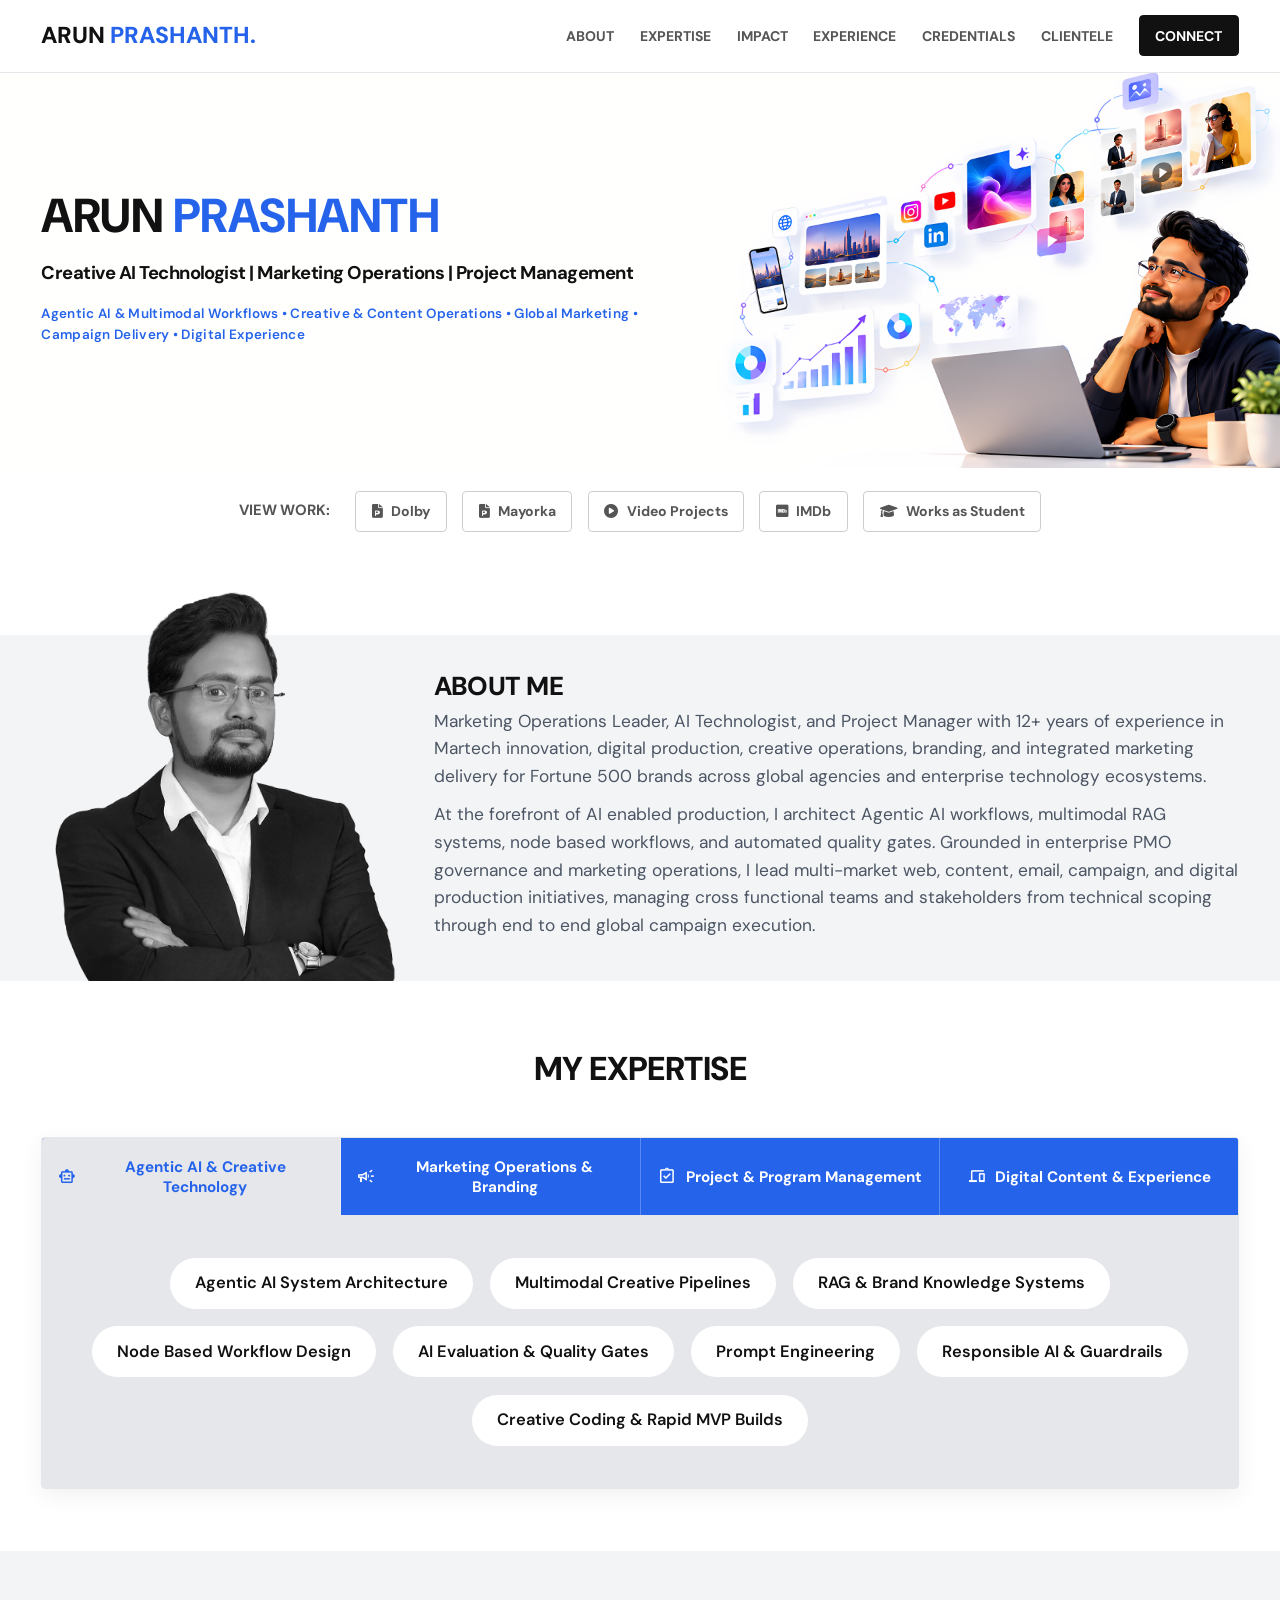
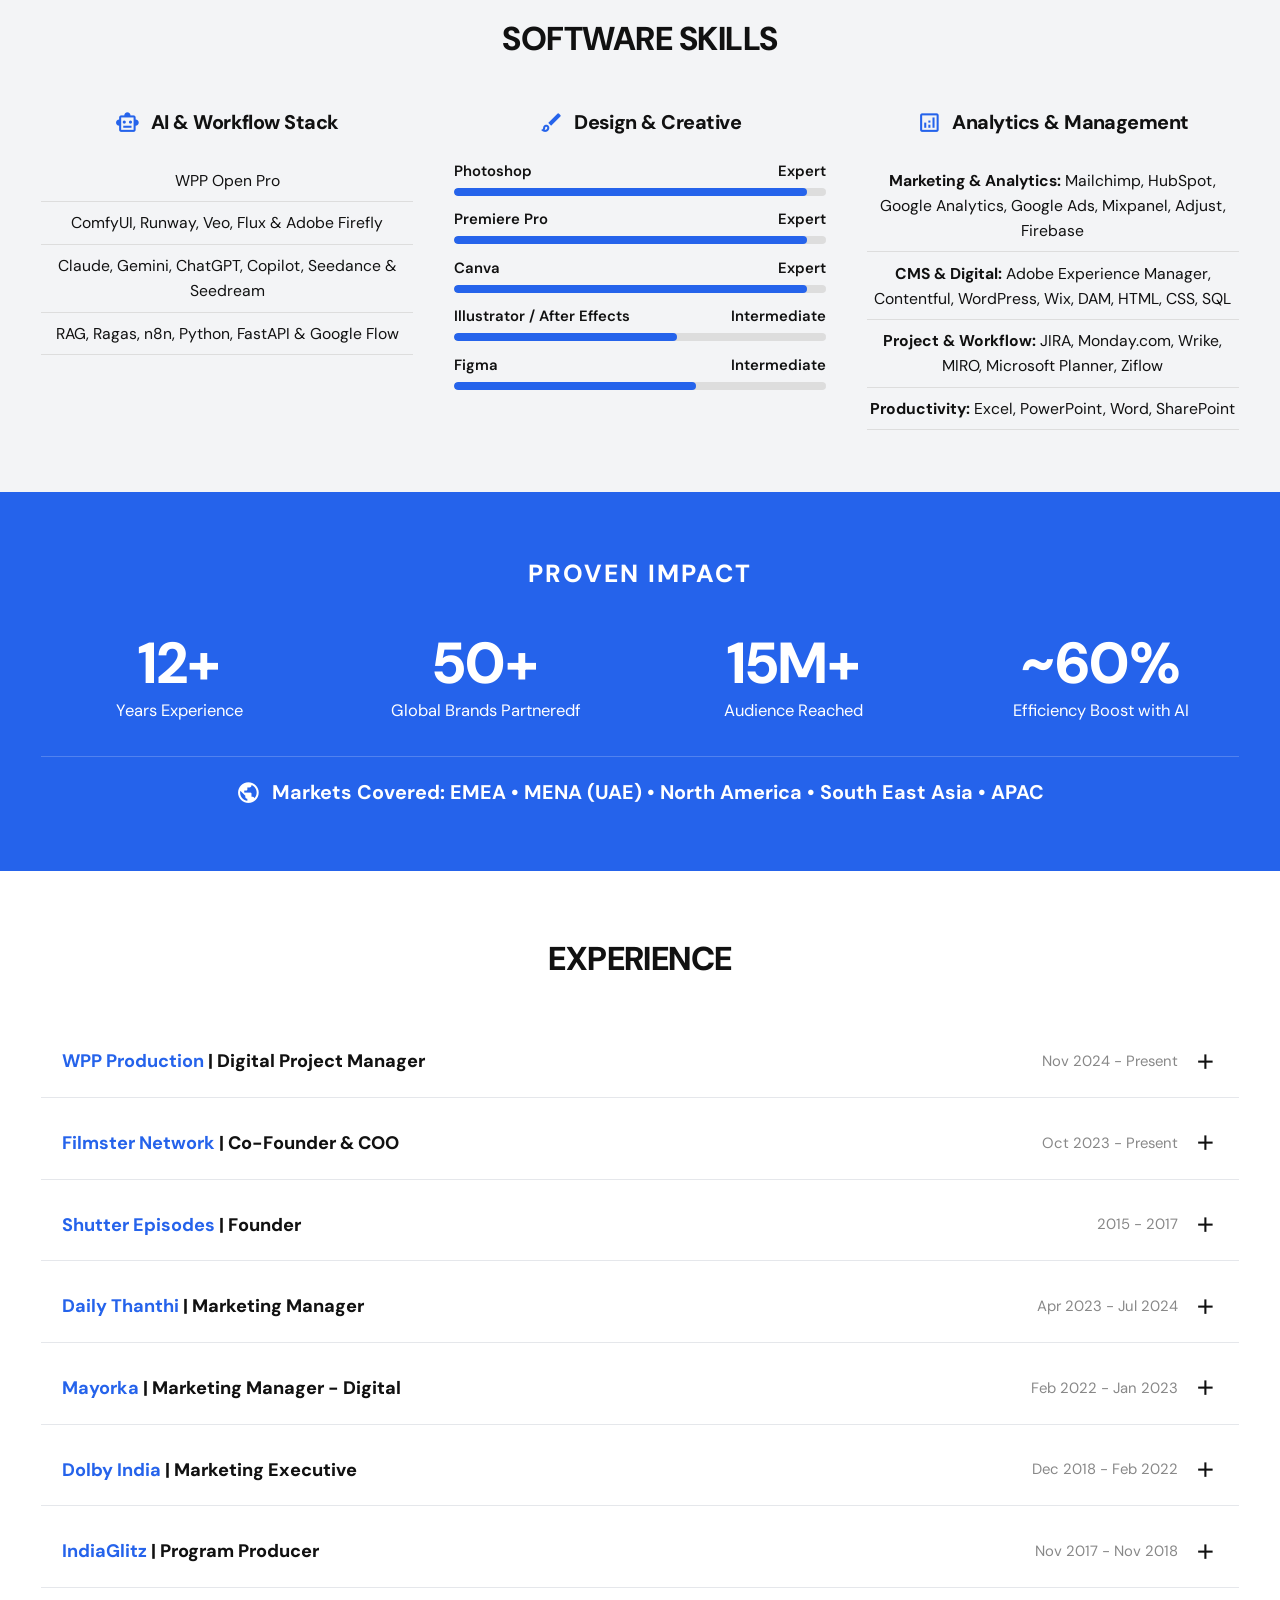
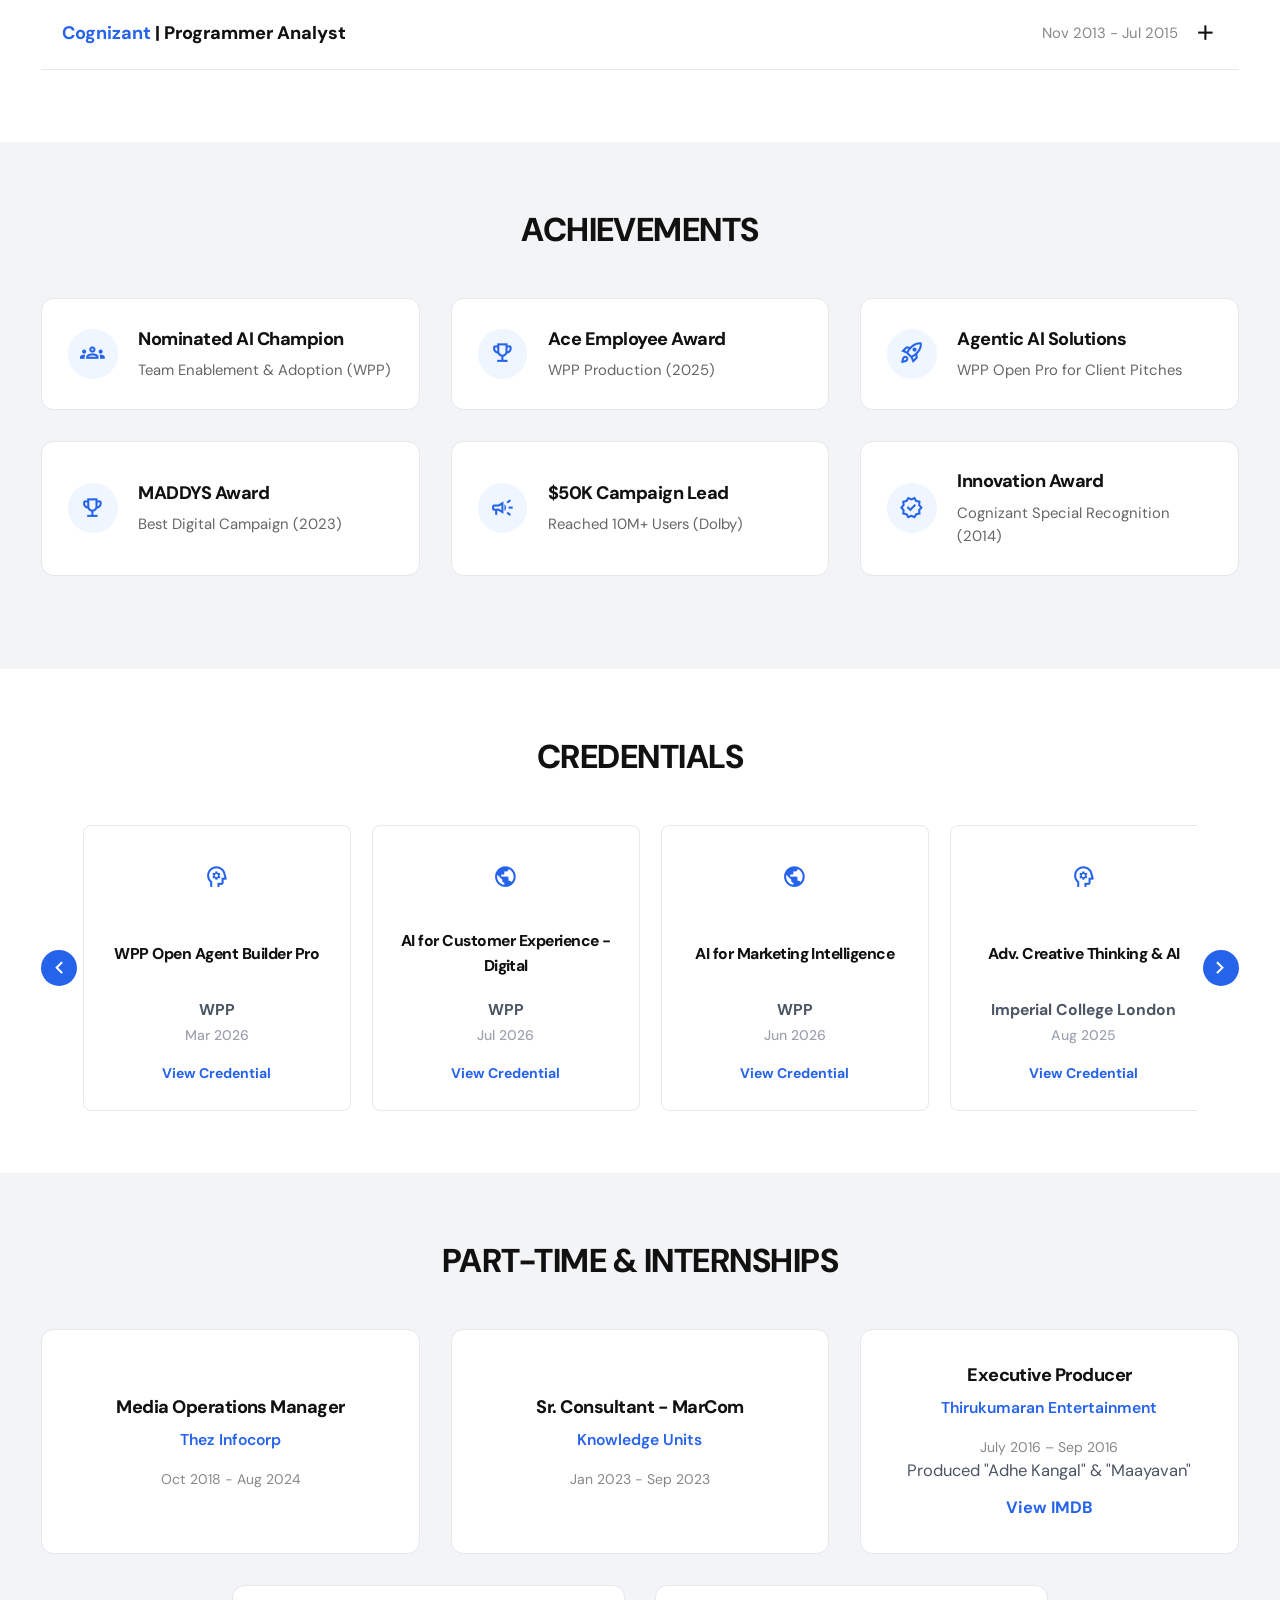
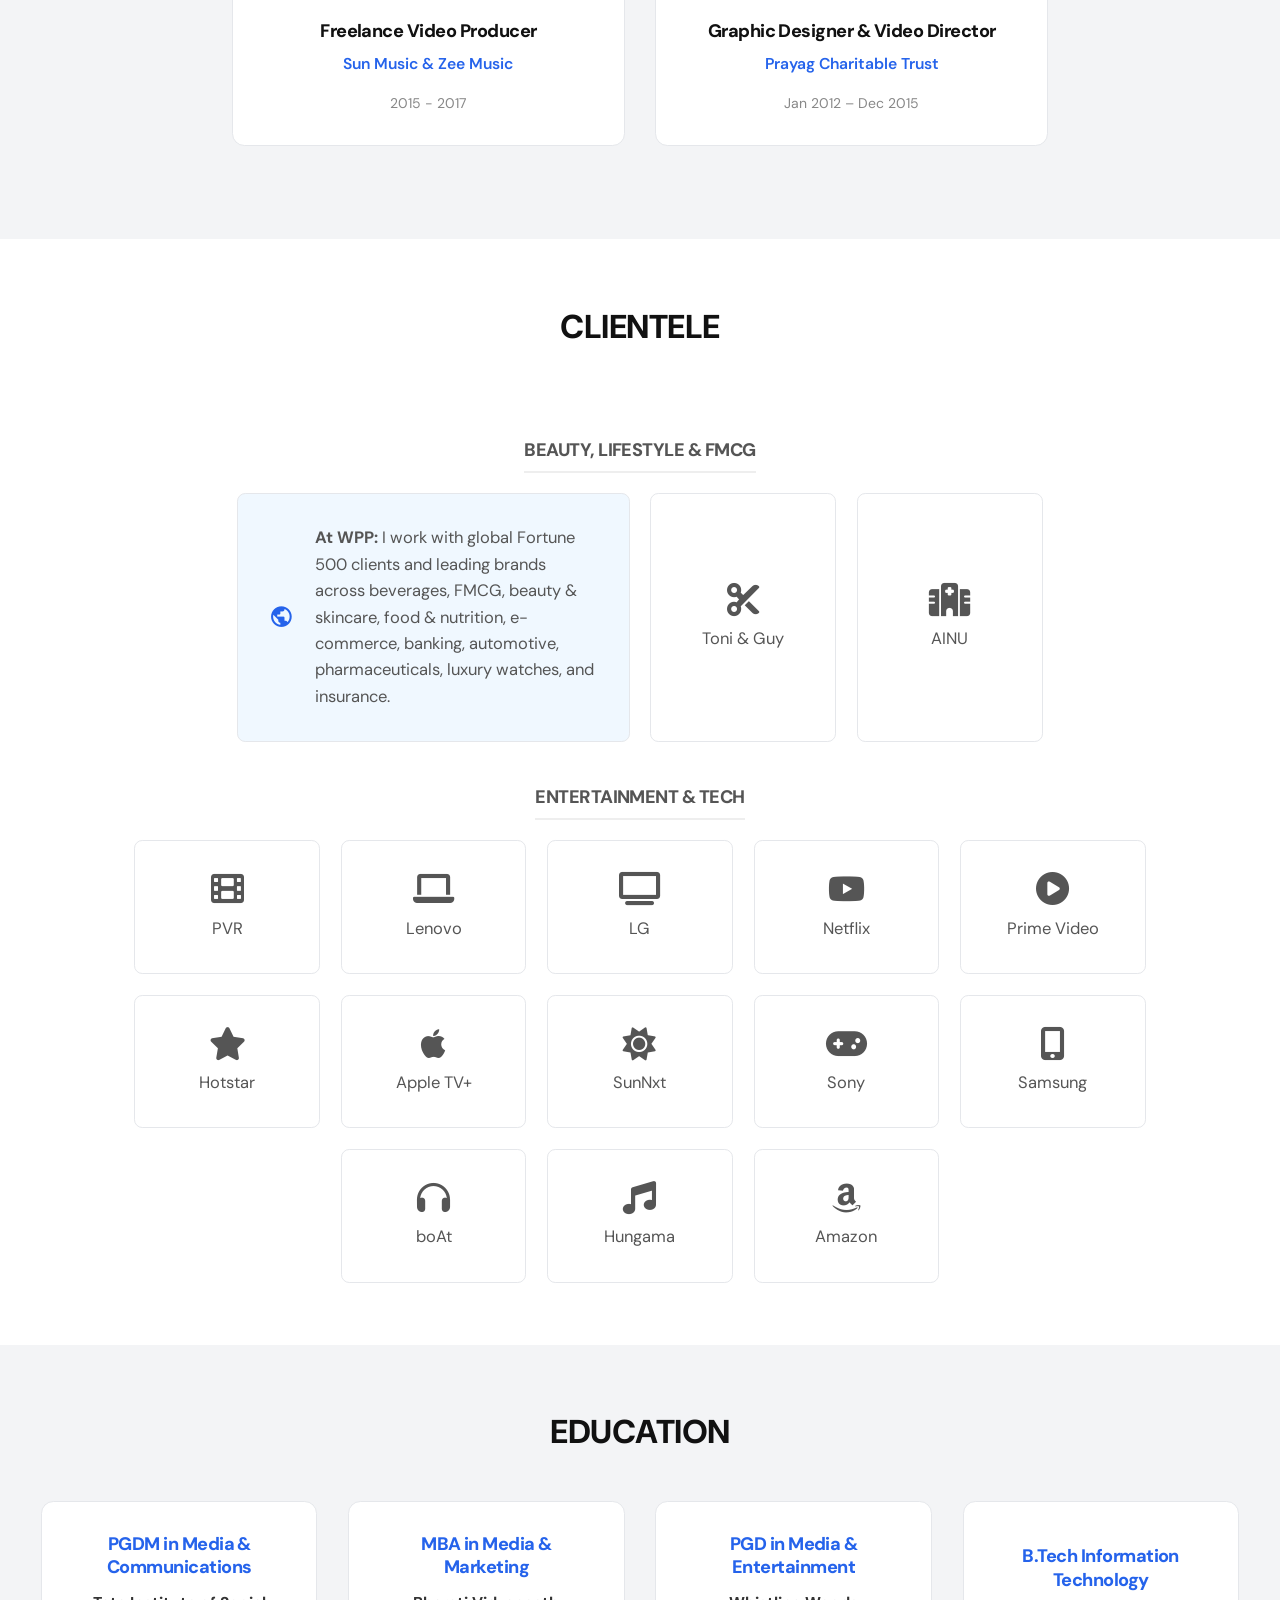
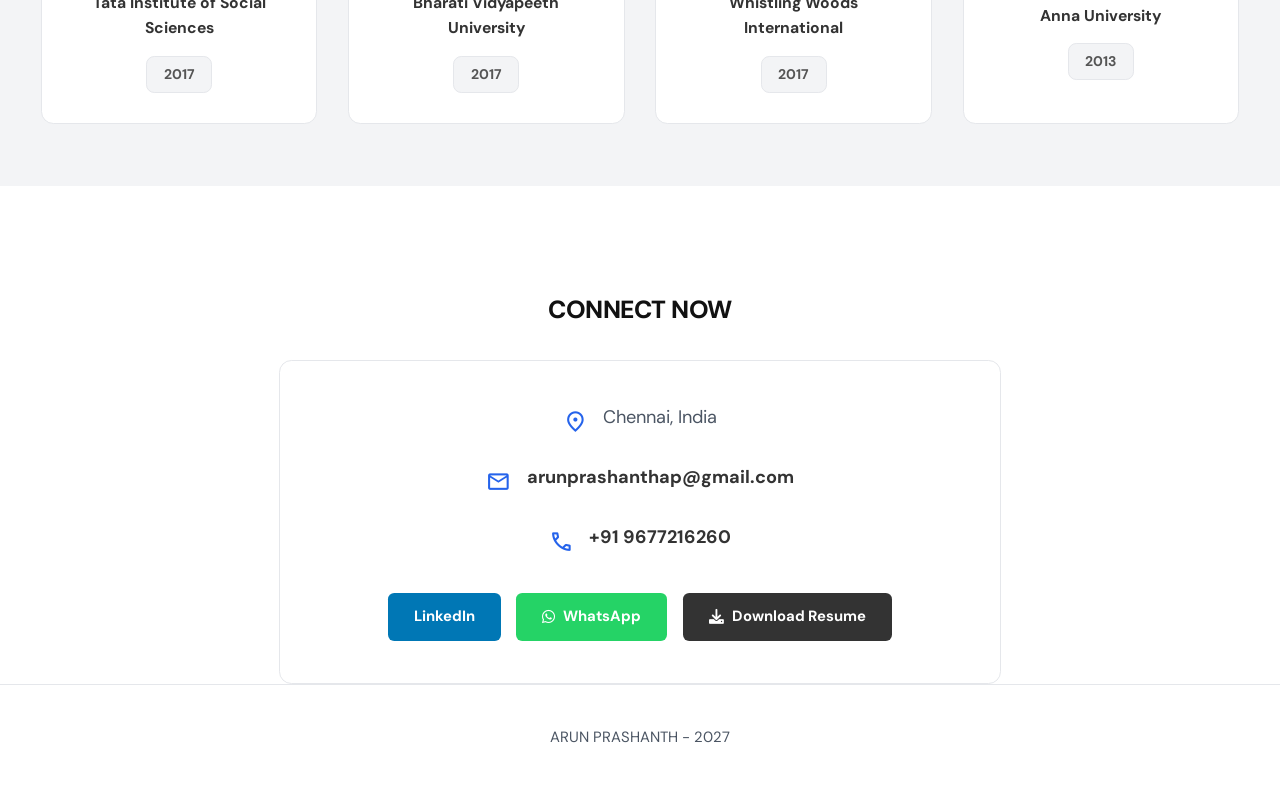
==== commit 0f045f69: "Banner Update" ====
--- a/index.html
+++ b/index.html
@@ -35,11 +35,32 @@
     </nav>
 
     <header id="hero" class="hero-section">
-        <div class="container hero-content fade-in">
-            <h1 class="name-title">ARUN <span class="blue-text">PRASHANTH</span></h1>
-            <h2 class="tagline">Creative AI Technologist | Marketing Operations | Project Management</h2>
-            <p class="cred-line">Agentic AI &amp; Multimodal Workflows • Creative &amp; Content Operations • Global Marketing •  Campaign Delivery • Digital Experience</p>
-            
+        <!-- Full-Width 1920x600 Banner Container with Hover Zoom -->
+        <div class="hero-banner-wrapper">
+            <img src="banner.png" alt="Arun Prashanth Banner" class="hero-banner-img">
+            <div class="hero-banner-overlay">
+                <div class="container hero-banner-inner">
+                    <div class="hero-text-box fade-in">
+                        <h1 class="name-title">ARUN <span class="blue-text">PRASHANTH</span></h1>
+                        <h2 class="tagline">
+                            <span class="nowrap-phrase">Creative AI Technologist</span> | 
+                            <span class="nowrap-phrase">Marketing Operations</span> | 
+                            <span class="nowrap-phrase">Project Management</span>
+                        </h2>
+                        <p class="cred-line">
+                            <span class="nowrap-phrase">Agentic AI &amp; Multimodal Workflows</span> • 
+                            <span class="nowrap-phrase">Creative &amp; Content Operations</span> • 
+                            <span class="nowrap-phrase">Global Marketing</span> • 
+                            <span class="nowrap-phrase">Campaign Delivery</span> • 
+                            <span class="nowrap-phrase">Digital Experience</span>
+                        </p>
+                    </div>
+                </div>
+            </div>
+        </div>
+
+        <!-- VIEW WORK: Always below the banner container on Desktop & Mobile -->
+        <div class="container hero-cta-container fade-in">
             <div class="hero-cta-block">
                 <div class="portfolio-deck">
                     <span class="deck-label">VIEW WORK:</span>
@@ -598,7 +619,7 @@
                         <p>Team Enablement &amp; Adoption (WPP)</p>
                     </div>
                 </div>
-				<div class="ach-card">
+                <div class="ach-card">
                     <div class="ach-icon"><span class="material-symbols-outlined">emoji_events</span></div>
                     <div class="ach-text">
                         <h4>Ace Employee Award</h4>
--- a/style.css
+++ b/style.css
@@ -17,6 +17,7 @@
 /* SCROLL BEHAVIOR SETTINGS */
 html { 
     scroll-behavior: smooth; 
+    overflow-x: hidden;
 }
 
 /* FIX 1: Global Scroll Offset */
@@ -34,6 +35,8 @@
     color: var(--black); 
     font-family: var(--font-main); 
     line-height: 1.6; 
+    overflow-x: hidden;
+    width: 100%;
 }
 
 h1, h2, h3, h4 { 
@@ -50,7 +53,7 @@
 /* =========================================
    2. LAYOUT UTILITIES
    ========================================= */
-.container { max-width: 1200px; margin: 0 auto; padding: 0 20px; }
+.container { max-width: 1200px; margin: 0 auto; padding: 0 20px; width: 100%; }
 .section-padding { padding: 60px 0; }
 .section-padding-tight { padding: 40px 0; }
 .bg-light { background-color: var(--light-gray); }
@@ -61,7 +64,7 @@
    3. NAVIGATION
    ========================================= */
 .navbar { 
-    position: fixed; top: 0; width: 100%; 
+    position: fixed; top: 0; left: 0; width: 100%; 
     background: rgba(255,255,255,0.98); 
     border-bottom: 1px solid var(--border); 
     z-index: 1000; padding: 15px 0; 
@@ -506,26 +509,110 @@
 }
 
 /* =========================================
-   4. HERO SECTION
+   4. HERO SECTION (1920x600 Banner + Left Text Safe Zone)
    ========================================= */
 .hero-section { 
-    padding: 160px 0 60px; 
-    text-align: center; 
-    display: flex; flex-direction: column; align-items: center; justify-content: center;
-}
-.name-title { font-size: 3.5rem; line-height: 1.1; margin-bottom: 20px; text-transform: uppercase; }
+    padding: 66px 0 40px; 
+    background: var(--white);
+    display: flex; 
+    flex-direction: column; 
+    align-items: center; 
+    justify-content: center;
+    width: 100%;
+}
+
+/* 1920x600 Banner Container */
+.hero-banner-wrapper {
+    position: relative;
+    width: 100%;
+    aspect-ratio: 1920 / 600;
+    overflow: hidden;
+    background: var(--white);
+}
+
+/* Banner Image with Mild Hover Zoom */
+.hero-banner-img {
+    display: block;
+    width: 100%;
+    height: 100%;
+    object-fit: cover;
+    object-position: right center;
+    transition: transform 0.65s cubic-bezier(0.22, 1, 0.36, 1);
+    transform-origin: center center;
+    will-change: transform;
+}
+
+.hero-banner-wrapper:hover .hero-banner-img {
+    transform: scale(1.035);
+}
+
+/* Overlay positioning the text inside the left 54% white space of the banner */
+.hero-banner-overlay {
+    position: absolute;
+    inset: 0;
+    display: flex;
+    align-items: center;
+    z-index: 2;
+    pointer-events: none;
+}
+
+.hero-banner-inner {
+    display: flex;
+    align-items: center;
+    justify-content: flex-start;
+    width: 100%;
+    height: 100%;
+}
+
+/* Left 54% safe zone so text never touches the floating phone/icons on the right */
+.hero-text-box {
+    width: 54%;
+    max-width: 54%;
+    text-align: left;
+    pointer-events: auto;
+    padding-right: 10px;
+}
+
+/* Prevent orphan words: keep each skill phrase together on a single line */
+.nowrap-phrase {
+    display: inline-block;
+    white-space: nowrap;
+}
+
+.name-title { 
+    font-size: clamp(2.2rem, 3.6vw, 3.5rem); 
+    line-height: 1.08; 
+    margin-bottom: clamp(10px, 1.4vw, 18px); 
+    text-transform: uppercase; 
+    white-space: nowrap;
+}
+
 .tagline { 
-    font-size: 1.5rem; color: #333; margin-bottom: 15px; font-weight: 700; 
-    max-width: 900px; margin-left: auto; margin-right: auto; line-height: 1.4;
-}
+    font-size: clamp(1rem, 1.4vw, 1.45rem); 
+    color: #111; 
+    margin-bottom: clamp(10px, 1.3vw, 16px); 
+    font-weight: 700; 
+    line-height: 1.45;
+    margin-left: 0;
+    margin-right: 0;
+    max-width: 100%;
+}
+
 .cred-line { 
-    color: var(--blue); font-weight: 600; text-transform: uppercase; 
-    letter-spacing: 1px; font-size: 0.9rem; margin-bottom: 30px; 
-}
-
-/* Portfolio Deck (Hero) */
+    color: var(--blue); 
+    font-weight: 600; 
+    letter-spacing: 0.3px; 
+    font-size: clamp(0.78rem, 1.02vw, 1.02rem); 
+    line-height: 1.55;
+    margin-bottom: 0; 
+}
+
+/* Portfolio Deck (Always below the banner container) */
+.hero-cta-container {
+    margin-top: 22px;
+}
 .hero-cta-block { display: flex; flex-direction: column; align-items: center; width: 100%; }
-.portfolio-deck { display: flex; gap: 15px; align-items: center; justify-content: center; margin-top: 10px; flex-wrap: wrap; }
+.portfolio-deck { display: flex; gap: 15px; align-items: center; justify-content: center; flex-wrap: wrap; }
 .deck-label { font-weight: 700; color: #555; font-size: 0.9rem; margin-right: 10px; }
 .deck-card { 
     display: flex; align-items: center; gap: 8px; background: rgba(255, 255, 255, 0.9);
@@ -549,7 +636,7 @@
 
 .about-grid-compact {
     display: flex;
-    justify-content: flex-start; 
+    justify-content: space-between; 
     align-items: flex-end;       
     gap: 30px; 
 }
@@ -582,7 +669,7 @@
     padding-top: 30px;
     padding-bottom: 30px;
     font-size: 1.05rem;
-    max-width: 800px;
+    max-width: 100%;
 }
 
 /* Original About Grid (Fallback) */
@@ -603,7 +690,7 @@
     box-shadow: 0 6px 24px rgba(0, 0, 0, 0.06);
     border-radius: 4px;
     overflow: hidden;
-    max-width: 1100px;
+    max-width: 1200px;
     margin: 0 auto;
 }
 
@@ -711,7 +798,18 @@
 .blue-highlight { background: white; color: #333; }
 .blue-highlight:hover { background: var(--blue); color: white; }
 
-.skills-layout { display: grid; grid-template-columns: repeat(auto-fit, minmax(300px, 1fr)); gap: 40px; }
+/* SOFTWARE SKILLS: Centered Flexbox layout so wrapped columns always center */
+.skills-layout { 
+    display: flex; 
+    flex-wrap: wrap; 
+    justify-content: center; 
+    gap: 40px; 
+}
+.skill-col {
+    flex: 1 1 300px;
+    max-width: 480px;
+    min-width: 280px;
+}
 .skill-col h3 { display: flex; align-items: center; justify-content: center; gap: 10px; margin-bottom: 20px; font-size: 1.2rem; }
 .icon-blue { color: var(--blue); }
 .clean-list { list-style: none; text-align: center; }
@@ -779,13 +877,13 @@
     flex-wrap: wrap; 
     justify-content: center; 
     gap: 30px; 
-    max-width: 1100px; 
+    max-width: 1200px; 
     margin: 0 auto 30px; 
 }
 
 .pt-card, .ach-card, .act-card { 
-    flex: 1 1 300px; 
-    max-width: 450px; 
+    flex: 1 1 340px; 
+    max-width: 380px; 
     min-width: 280px;
     background: white; 
     padding: 30px; 
@@ -826,12 +924,30 @@
 .fmcg-card { flex: 0 0 380px; max-width: 100%; background: #f0f8ff; flex-direction: row; gap: 20px; text-align: left; }
 .fmcg-icon { font-size: 2.5rem; color: var(--blue); }
 
-/* Education */
+/* EDUCATION: Centered Flexbox layout so wrapped cards always center like Part-Time & Internships */
 .education-gap { margin-bottom: 100px; }
-.education-grid { display: grid; grid-template-columns: repeat(auto-fit, minmax(250px, 1fr)); gap: 30px; }
+.education-grid { 
+    display: flex; 
+    flex-wrap: wrap; 
+    justify-content: center; 
+    align-items: stretch;
+    gap: 30px; 
+}
 .edu-box-card {
-    background: white; padding: 30px; border: 1px solid var(--border); border-radius: 12px;
-    text-align: center; transition: 0.3s; display: flex; flex-direction: column; align-items: center; justify-content: center; height: 100%;
+    flex: 1 1 250px;
+    max-width: 350px;
+    min-width: 240px;
+    background: white; 
+    padding: 30px; 
+    border: 1px solid var(--border); 
+    border-radius: 12px;
+    text-align: center; 
+    transition: 0.3s; 
+    display: flex; 
+    flex-direction: column; 
+    align-items: center; 
+    justify-content: center; 
+    height: auto;
 }
 .edu-box-card:hover { transform: translateY(-5px); border-color: var(--blue); box-shadow: 0 10px 20px rgba(0,0,0,0.05); }
 .edu-box-card h3 { font-size: 1.1rem; color: var(--blue); margin-bottom: 10px; line-height: 1.3; }
@@ -914,12 +1030,16 @@
 #backToTop:hover { background-color: #555; }
 
 /* =========================================
-   14. MEDIA QUERIES (Mobile Adjustments)
+   14. MEDIA QUERIES (Tablet & Mobile Adjustments)
    ========================================= */
 @media (max-width: 1024px) {
     .nav-links { display: none; }
     .hamburger { display: flex; flex-direction: column; gap: 5px; cursor: pointer; }
     .nav-links.active { display: flex; flex-direction: column; position: absolute; top: 70px; left: 0; width: 100%; background: white; padding: 20px; box-shadow: 0 10px 20px rgba(0,0,0,0.1); }
+
+    .name-title { font-size: clamp(1.45rem, 3.5vw, 2.3rem); margin-bottom: 6px; }
+    .tagline { font-size: clamp(0.75rem, 1.45vw, 1.05rem); margin-bottom: 6px; line-height: 1.3; }
+    .cred-line { font-size: clamp(0.62rem, 1.1vw, 0.82rem); line-height: 1.35; }
 }
 
 @media (max-width: 900px) {
@@ -946,9 +1066,47 @@
 }
 
 @media (max-width: 768px) {
-    .name-title { font-size: 2.5rem; }
-    .tagline { font-size: 1.2rem; }
-    .cred-line { font-size: 0.8rem; }
+    .hero-section {
+        padding: 58px 0 30px;
+    }
+
+    .hero-banner-inner {
+        padding: 0 10px;
+    }
+
+    /* Keep text strictly in the left 54% white zone of the same banner.png */
+    .hero-text-box {
+        width: 54%;
+        max-width: 54%;
+        padding-right: 4px;
+    }
+
+    /* ARUN PRASHANTH never breaks into 2 lines on mobile */
+    .name-title { 
+        font-size: clamp(0.92rem, 4.1vw, 1.55rem); 
+        white-space: nowrap;
+        letter-spacing: -0.3px;
+        margin-bottom: 3px;
+        line-height: 1.05;
+    }
+
+    /* Adjusted font sizes for readability while staying inside the left 54% safe zone */
+    .tagline { 
+        font-size: clamp(0.5rem, 2.05vw, 0.82rem); 
+        line-height: 1.22;
+        margin-bottom: 3px;
+    }
+
+    .cred-line { 
+        font-size: clamp(0.42rem, 1.65vw, 0.68rem); 
+        line-height: 1.25;
+        letter-spacing: 0;
+    }
+
+    .hero-cta-container {
+        margin-top: 14px;
+    }
+
     .social-row-center { flex-direction: column; }
     .mini-contact-row { flex-direction: column; gap: 15px; }
 
@@ -993,6 +1151,10 @@
     /* --- 3. SOFTWARE SKILLS (Center Align Text on Mobile) --- */
     .clean-list {
         text-align: center;
+    }
+    .skill-col {
+        flex: 1 1 100%;
+        max-width: 100%;
     }
 
     /* --- 4. EXPERTISE HIGHLIGHT TABS (4 Categories Left, Simple List Right on Mobile) --- */
@@ -1176,6 +1338,9 @@
         gap: 15px; 
     }
     .edu-box-card {
+        flex: none;
+        max-width: none;
+        min-width: 0;
         padding: 15px 10px;
         height: 100%;
         display: flex;
@@ -1190,6 +1355,7 @@
         margin-top: auto;
     }
 }
+
 /* CONNECT: keep the button vertically centered with the other nav labels. */
 .nav-links > li.nav-preview-connect {
     position: relative;
@@ -1211,4 +1377,4 @@
     right: 0;
     top: 100%;
     height: 12px;
-}
+}
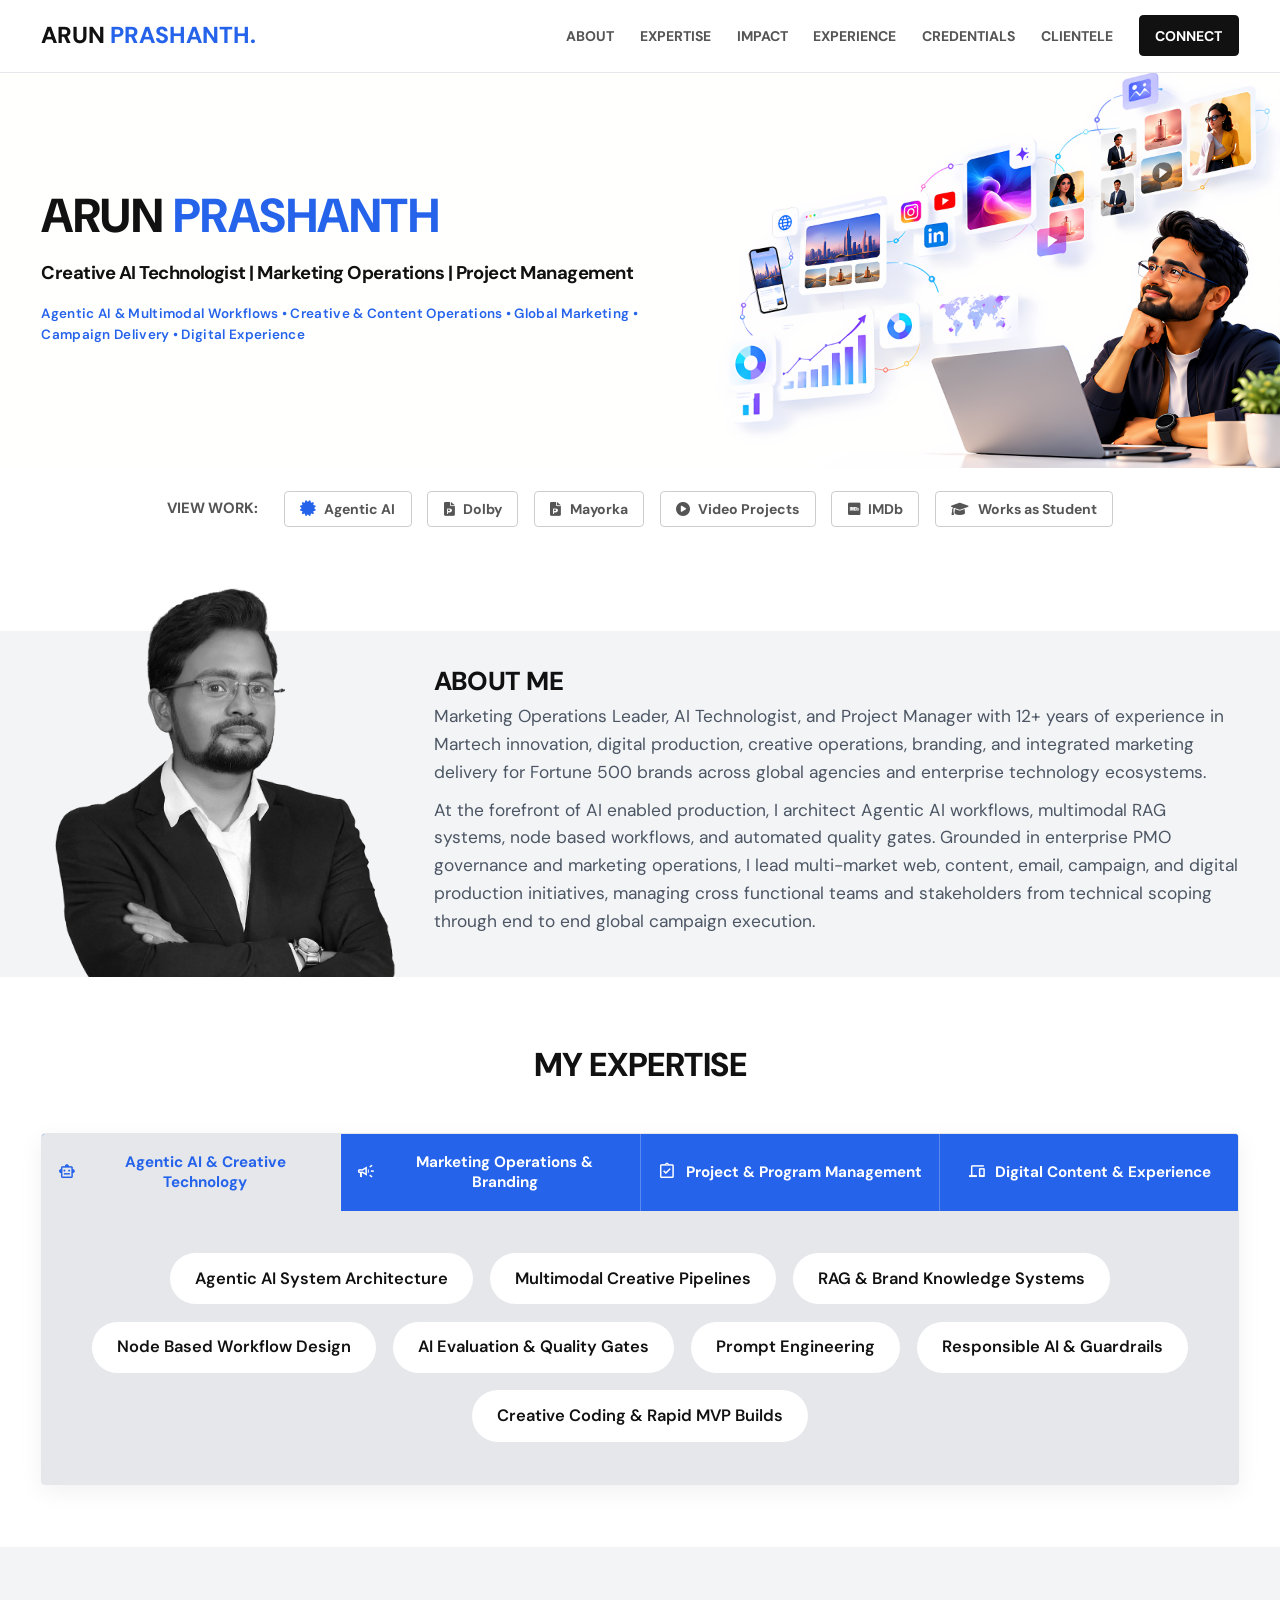
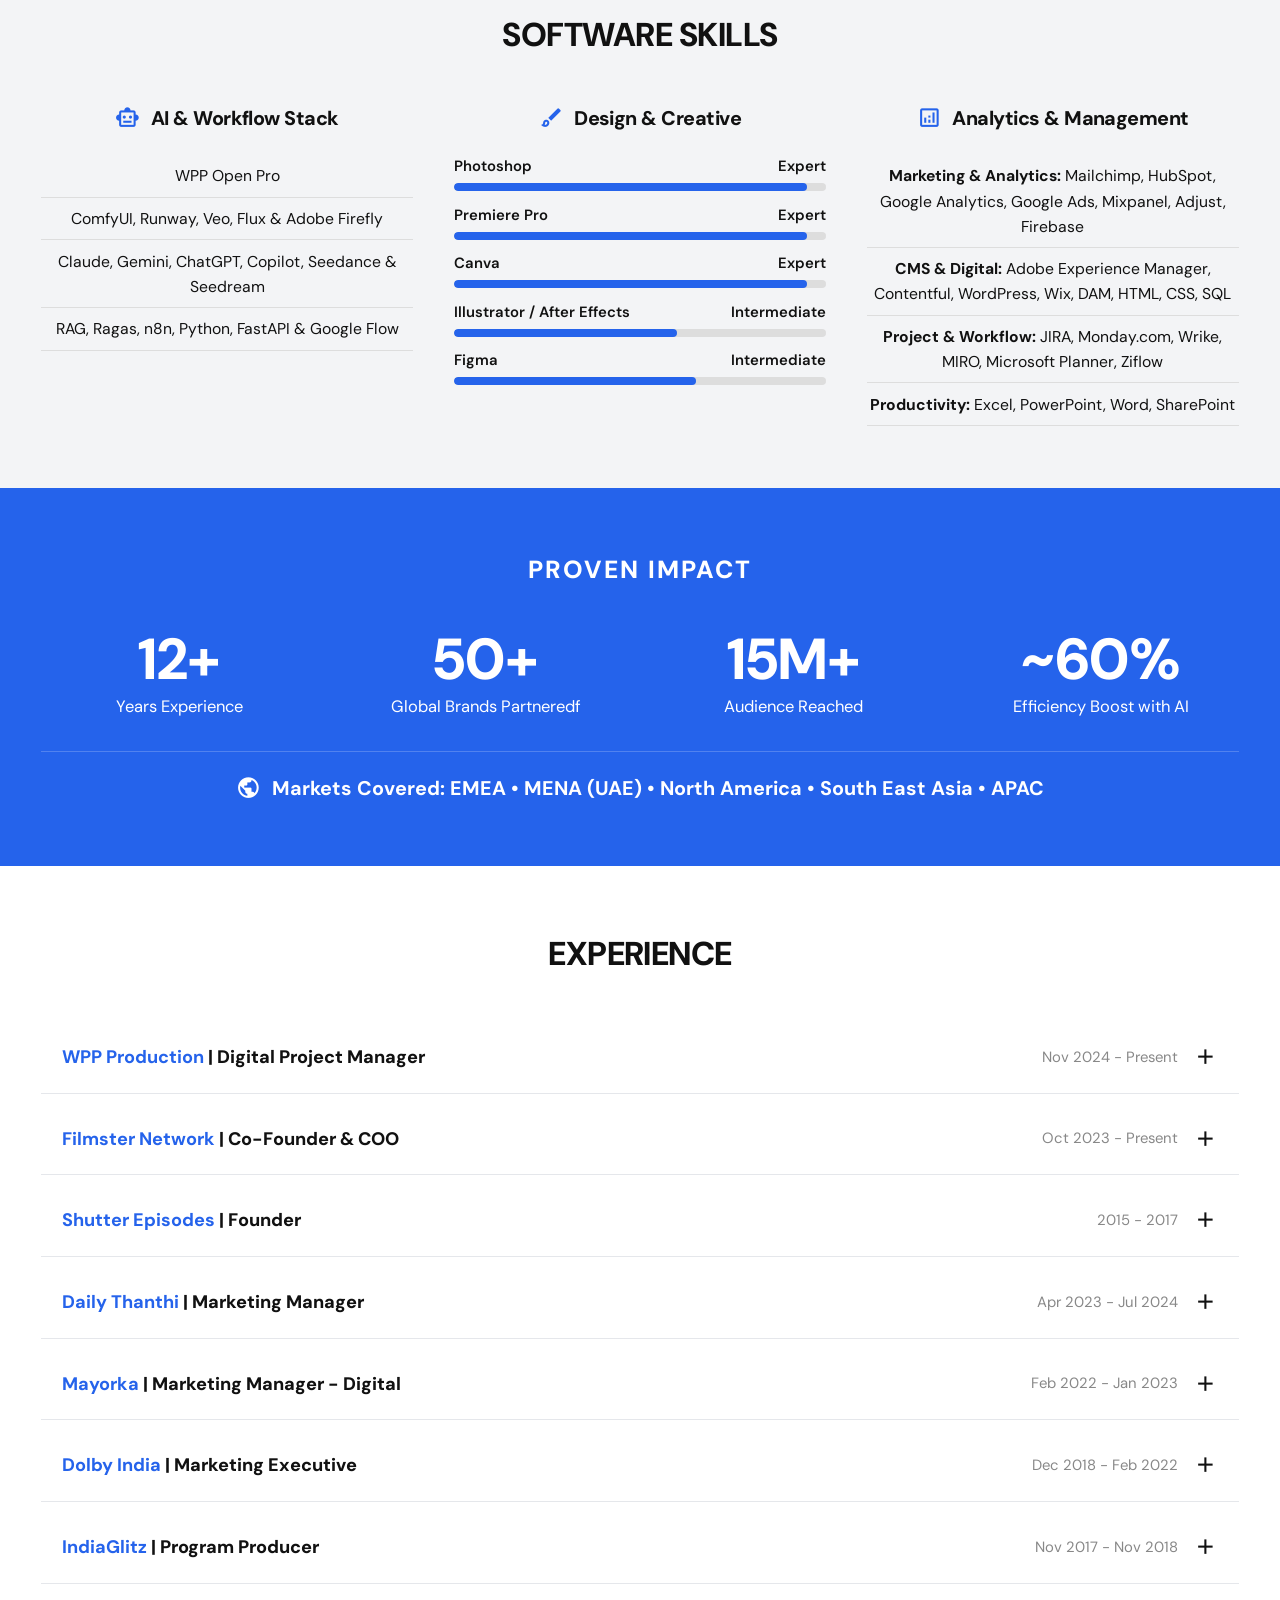
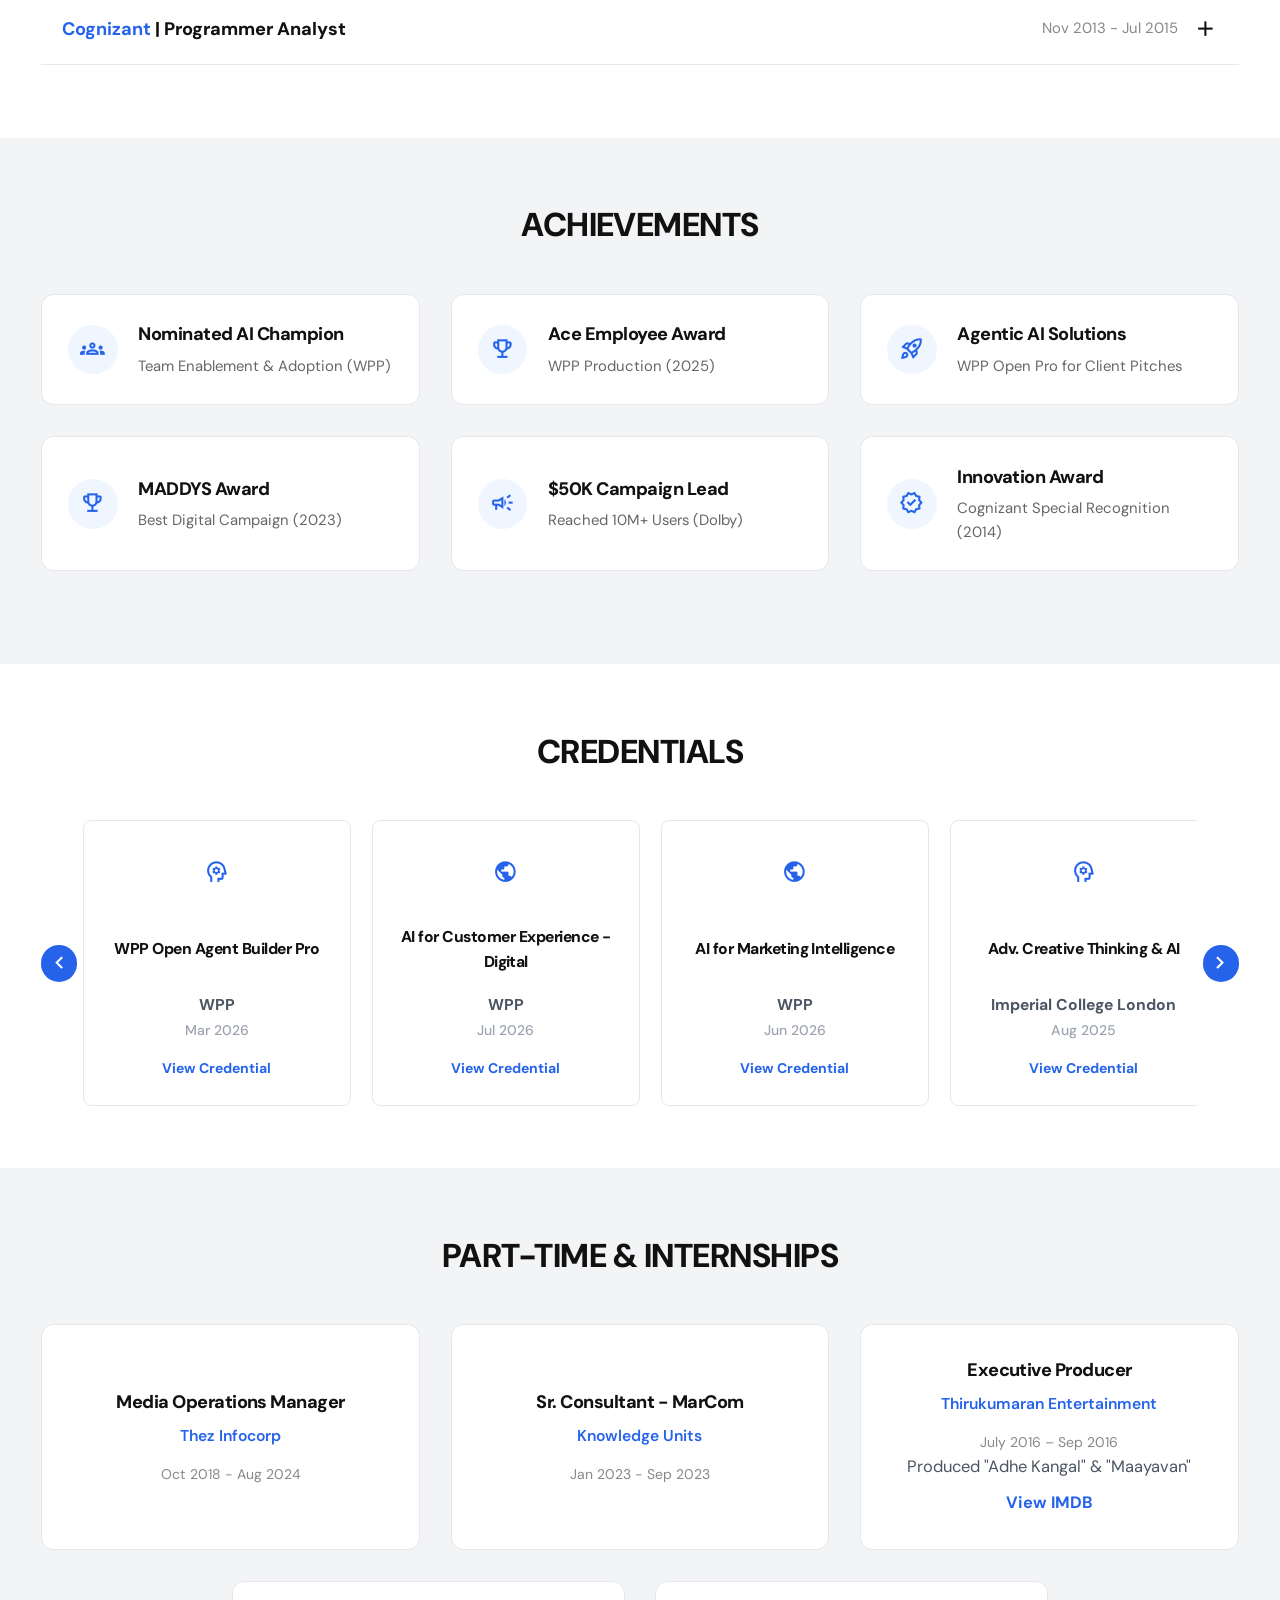
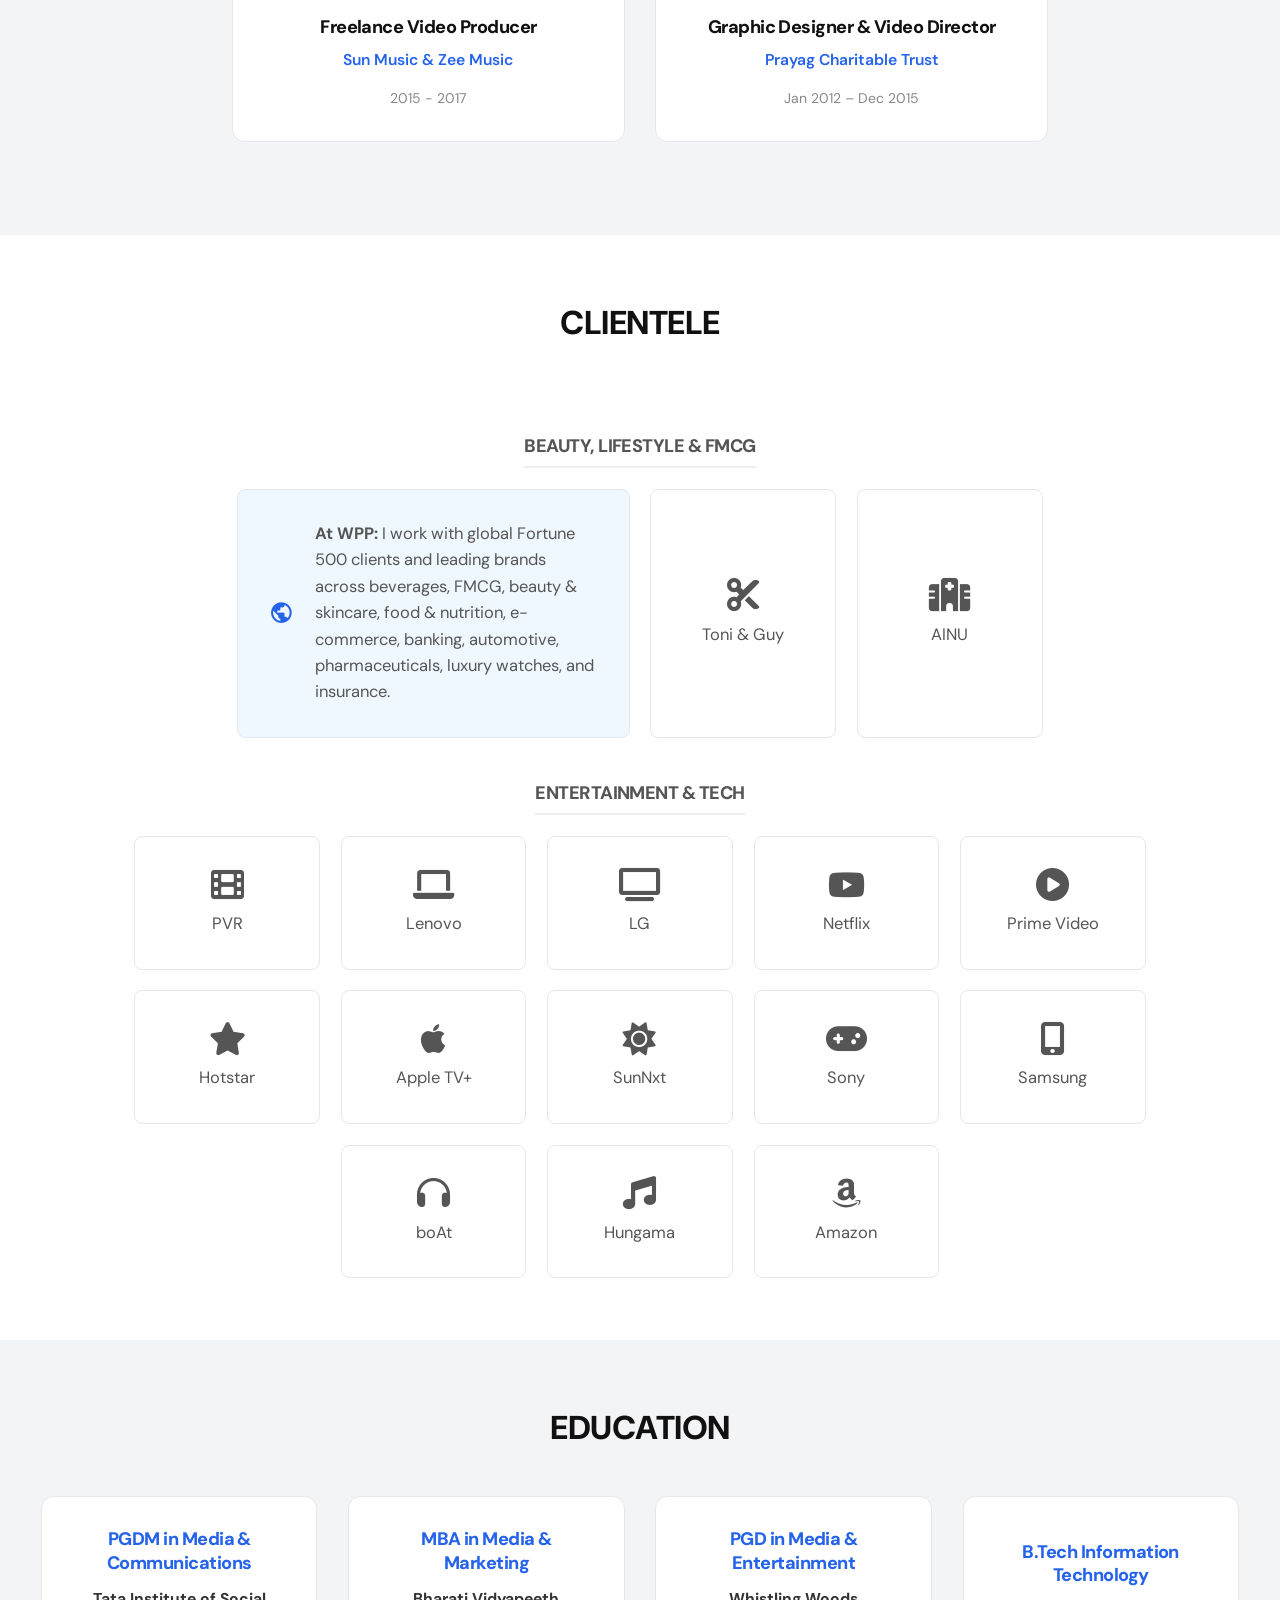
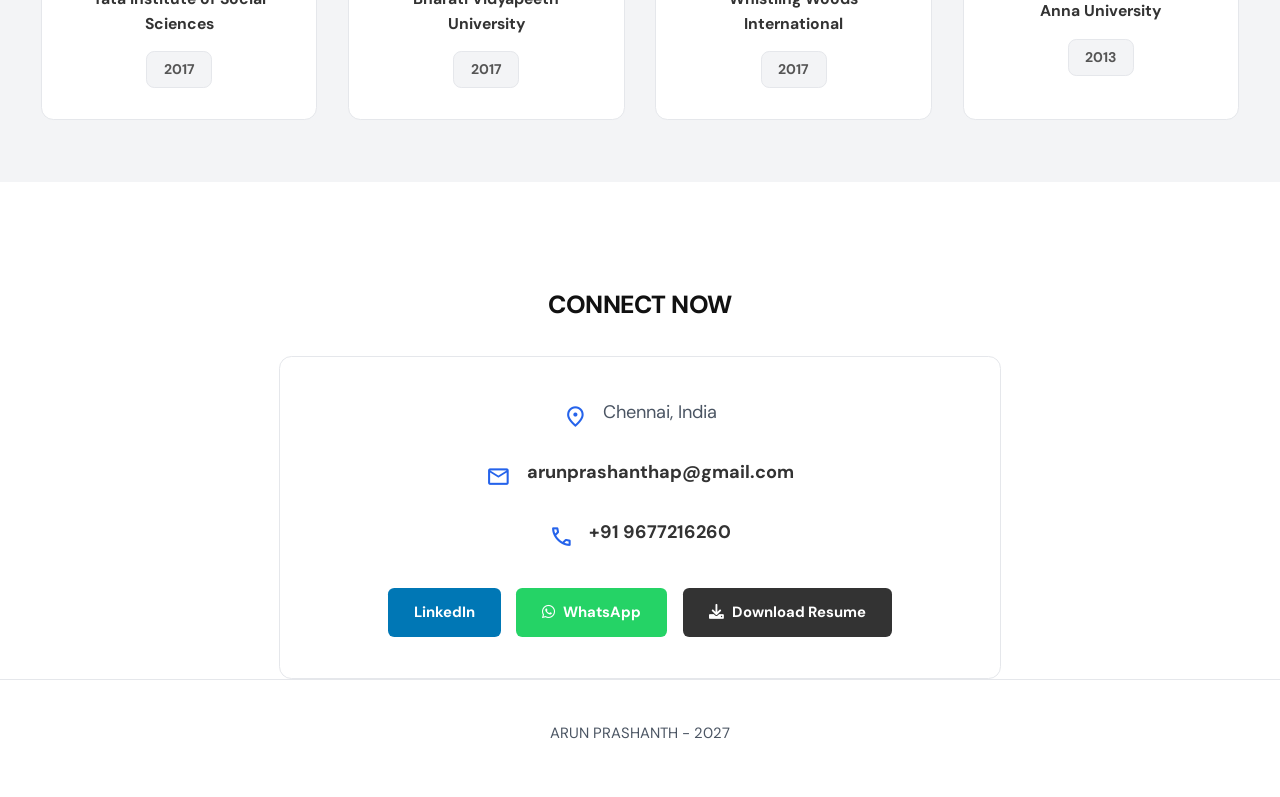
==== commit f86a870b: "added Agentic AI vimeo" ====
--- a/index.html
+++ b/index.html
@@ -64,7 +64,10 @@
             <div class="hero-cta-block">
                 <div class="portfolio-deck">
                     <span class="deck-label">VIEW WORK:</span>
-                    <a href="https://docs.google.com/presentation/d/1bn2vsa-xVAFeiwK09dfmcaPU317VmBhtF6G3NQ1E2NQ/edit" target="_blank" class="deck-card">
+                    <a href="#videoModal" class="deck-card" id="openAgenticModal">
+						<i class="fas fa-certificate verified-badge"></i> Agentic AI
+					</a>
+					<a href="https://docs.google.com/presentation/d/1bn2vsa-xVAFeiwK09dfmcaPU317VmBhtF6G3NQ1E2NQ/edit" target="_blank" class="deck-card">
                         <i class="fas fa-file-powerpoint"></i> Dolby
                     </a>
                     <a href="https://docs.google.com/presentation/d/1nzUDjCC__6XLYF-YG5W0V_B-zEhU2tTSiEU5c1SwonY/edit?usp=sharing" target="_blank" class="deck-card">
@@ -821,6 +824,22 @@
             <p>ARUN PRASHANTH - 2027</p>
         </div>
     </footer>
+<!-- Vimeo Video Modal Overlay -->
+    <div id="videoModal" class="video-modal-overlay" aria-hidden="true">
+        <div class="video-modal-container">
+            <button type="button" class="video-modal-close" id="closeVideoModal" aria-label="Close video">&times;</button>
+            <div class="video-modal-wrapper">
+                <iframe 
+                    id="vimeoPlayer" 
+                    src="" 
+                    title="Agentic AI Video" 
+                    frameborder="0" 
+                    allow="autoplay; fullscreen; picture-in-picture" 
+                    allowfullscreen>
+                </iframe>
+            </div>
+        </div>
+    </div>
 
     <script src="script.js"></script>
 </body>
--- a/style.css
+++ b/style.css
@@ -200,7 +200,7 @@
     text-align: center !important;
 }
 
-/* ABOUT: dedicated scaled canvas. The live photo and text stay together as one centered group. */
+/* ABOUT: dedicated scaled canvas */
 .nav-preview-content.preview-static-about {
     position: absolute !important;
     left: 0 !important;
@@ -309,7 +309,7 @@
     max-width: 800px !important;
 }
 
-/* IMPACT: preserve the live blue section with a fixed four column layout. */
+/* IMPACT */
 .nav-preview-content.impact-section {
     width: 1200px !important;
     max-width: 1200px !important;
@@ -366,7 +366,7 @@
     width: 100% !important;
 }
 
-/* CREDENTIALS: preserve the real carousel card geometry and force all card text to wrap inside its card. */
+/* CREDENTIALS */
 .nav-preview-content .carousel-wrapper {
     max-width: 1100px !important;
     margin: 0 auto !important;
@@ -403,7 +403,7 @@
     text-align: center !important;
 }
 
-/* CLIENTELE: preserve the live card dimensions and keep the descriptive FMCG copy inside its card. */
+/* CLIENTELE */
 .nav-preview-content .client-grid {
     margin-left: auto !important;
     margin-right: auto !important;
@@ -573,7 +573,7 @@
     padding-right: 10px;
 }
 
-/* Prevent orphan words: keep each skill phrase together on a single line */
+/* Prevent orphan words */
 .nowrap-phrase {
     display: inline-block;
     white-space: nowrap;
@@ -615,12 +615,31 @@
 .portfolio-deck { display: flex; gap: 15px; align-items: center; justify-content: center; flex-wrap: wrap; }
 .deck-label { font-weight: 700; color: #555; font-size: 0.9rem; margin-right: 10px; }
 .deck-card { 
-    display: flex; align-items: center; gap: 8px; background: rgba(255, 255, 255, 0.9);
+    display: inline-flex; align-items: center; gap: 8px; background: rgba(255, 255, 255, 0.9);
     border: 1px solid #ccc; color: #555; padding: 8px 15px;
     border-radius: 4px; font-size: 0.85rem; font-weight: 700;
     transition: 0.3s; backdrop-filter: blur(5px); text-decoration: none;
-}
-.deck-card:hover { background: var(--blue); color: white; border-color: var(--blue); transform: translateY(-2px); box-shadow: 0 5px 15px rgba(37, 99, 235, 0.2); }
+    cursor: pointer;
+    line-height: normal;
+}
+.deck-card:hover { 
+    background: var(--blue); 
+    color: white; 
+    border-color: var(--blue); 
+    transform: translateY(-2px); 
+    box-shadow: 0 5px 15px rgba(37, 99, 235, 0.2); 
+}
+
+/* Meta-style Verified Badge Icon in Prashanth Blue */
+.verified-badge {
+    color: var(--blue);
+    font-size: 0.95rem;
+    transition: color 0.3s ease;
+}
+
+.deck-card:hover .verified-badge {
+    color: #ffffff;
+}
 
 /* =========================================
    5. ABOUT ME
@@ -734,7 +753,6 @@
     transition: color 0.25s ease;
 }
 
-/* Highlighted state on Hover or Active (matches reference image) */
 .pillar-btn:hover,
 .pillar-btn.active {
     background: var(--tab-active-bg);
@@ -798,7 +816,7 @@
 .blue-highlight { background: white; color: #333; }
 .blue-highlight:hover { background: var(--blue); color: white; }
 
-/* SOFTWARE SKILLS: Centered Flexbox layout so wrapped columns always center */
+/* SOFTWARE SKILLS */
 .skills-layout { 
     display: flex; 
     flex-wrap: wrap; 
@@ -870,7 +888,7 @@
 .carousel-btn.right { right: 0; }
 
 /* =========================================
-   10. FLEX/GRID COMPONENTS (Unified)
+   10. FLEX/GRID COMPONENTS
    ========================================= */
 .flexible-grid { 
     display: flex; 
@@ -924,7 +942,7 @@
 .fmcg-card { flex: 0 0 380px; max-width: 100%; background: #f0f8ff; flex-direction: row; gap: 20px; text-align: left; }
 .fmcg-icon { font-size: 2.5rem; color: var(--blue); }
 
-/* EDUCATION: Centered Flexbox layout so wrapped cards always center like Part-Time & Internships */
+/* EDUCATION */
 .education-gap { margin-bottom: 100px; }
 .education-grid { 
     display: flex; 
@@ -971,7 +989,7 @@
 .resume-btn { background: #333; }
 
 /* =========================================
-   13. FOOTER & MINI CONTACT (Shared)
+   13. FOOTER & MINI CONTACT
    ========================================= */
 .mini-contact-section {
     padding: 40px 0;
@@ -1030,16 +1048,91 @@
 #backToTop:hover { background-color: #555; }
 
 /* =========================================
-   14. MEDIA QUERIES (Tablet & Mobile Adjustments)
+   14. VIMEO VIDEO OVERLAY MODAL (Zoom-Proof Fix)
+   ========================================= */
+.video-modal-overlay {
+    position: fixed;
+    top: 0;
+    left: 0;
+    width: 100%;            /* Replaces 100vw to prevent double-scaling */
+    height: 100%;           /* Replaces 100vh to prevent double-scaling */
+    background: rgba(0, 0, 0, 0.85);
+    backdrop-filter: blur(8px);
+    -webkit-backdrop-filter: blur(8px);
+    display: flex;
+    align-items: center;
+    justify-content: center;
+    z-index: 99999;
+    opacity: 0;
+    visibility: hidden;
+    transition: opacity 0.3s ease, visibility 0.3s ease;
+    padding: 40px 20px;
+    box-sizing: border-box;
+}
+
+.video-modal-overlay.active {
+    opacity: 1;
+    visibility: visible;
+}
+
+.video-modal-container {
+    position: relative;
+    width: 100%;
+    max-width: 780px;       /* Perfectly sized within your 1240px base grid */
+    background: #000;
+    border-radius: 12px;
+    box-shadow: 0 25px 50px rgba(0, 0, 0, 0.6);
+    transform: scale(0.95);
+    transition: transform 0.3s cubic-bezier(0.16, 1, 0.3, 1);
+}
+
+.video-modal-overlay.active .video-modal-container {
+    transform: scale(1);
+}
+
+.video-modal-wrapper {
+    position: relative;
+    width: 100%;
+    padding-bottom: 56.25%; /* 16:9 Aspect Ratio */
+    height: 0;
+    border-radius: 12px;
+    overflow: hidden;
+}
+
+.video-modal-wrapper iframe {
+    position: absolute;
+    top: 0;
+    left: 0;
+    width: 100%;
+    height: 100%;
+    border: none;
+}
+
+.video-modal-close {
+    position: absolute;
+    top: -38px;
+    right: 0;
+    background: transparent;
+    border: none;
+    color: #fff;
+    font-size: 2.2rem;
+    line-height: 1;
+    cursor: pointer;
+    transition: transform 0.2s ease, color 0.2s ease;
+}
+
+.video-modal-close:hover {
+    color: var(--blue);
+    transform: scale(1.15);
+}
+
+/* =========================================
+   15. MEDIA QUERIES
    ========================================= */
 @media (max-width: 1024px) {
     .nav-links { display: none; }
     .hamburger { display: flex; flex-direction: column; gap: 5px; cursor: pointer; }
     .nav-links.active { display: flex; flex-direction: column; position: absolute; top: 70px; left: 0; width: 100%; background: white; padding: 20px; box-shadow: 0 10px 20px rgba(0,0,0,0.1); }
-
-    .name-title { font-size: clamp(1.45rem, 3.5vw, 2.3rem); margin-bottom: 6px; }
-    .tagline { font-size: clamp(0.75rem, 1.45vw, 1.05rem); margin-bottom: 6px; line-height: 1.3; }
-    .cred-line { font-size: clamp(0.62rem, 1.1vw, 0.82rem); line-height: 1.35; }
 }
 
 @media (max-width: 900px) {
@@ -1074,32 +1167,28 @@
         padding: 0 10px;
     }
 
-    /* Keep text strictly in the left 54% white zone of the same banner.png */
+    .hero-text-box .name-title {
+        display: none !important;
+    }
+
     .hero-text-box {
         width: 54%;
         max-width: 54%;
         padding-right: 4px;
-    }
-
-    /* ARUN PRASHANTH never breaks into 2 lines on mobile */
-    .name-title { 
-        font-size: clamp(0.92rem, 4.1vw, 1.55rem); 
-        white-space: nowrap;
-        letter-spacing: -0.3px;
-        margin-bottom: 3px;
-        line-height: 1.05;
-    }
-
-    /* Adjusted font sizes for readability while staying inside the left 54% safe zone */
+        margin-top: auto;
+        margin-bottom: auto;
+    }
+
     .tagline { 
-        font-size: clamp(0.5rem, 2.05vw, 0.82rem); 
-        line-height: 1.22;
-        margin-bottom: 3px;
+        font-size: clamp(0.68rem, 2.6vw, 0.96rem); 
+        line-height: 1.35;
+        margin-bottom: 6px;
+        font-weight: 700;
     }
 
     .cred-line { 
-        font-size: clamp(0.42rem, 1.65vw, 0.68rem); 
-        line-height: 1.25;
+        font-size: clamp(0.52rem, 1.95vw, 0.74rem); 
+        line-height: 1.35;
         letter-spacing: 0;
     }
 
@@ -1110,7 +1199,7 @@
     .social-row-center { flex-direction: column; }
     .mini-contact-row { flex-direction: column; gap: 15px; }
 
-    /* --- 1. HERO CTA / VIEW WORK (2 Columns) --- */
+    /* VIEW WORK 2 Columns */
     .hero-cta-block .portfolio-deck { 
         display: flex;
         flex-wrap: wrap;
@@ -1131,7 +1220,7 @@
         font-size: 0.75rem;
     }
 
-    /* --- 2. IMPACT SECTION (2 Columns) --- */
+    /* IMPACT SECTION */
     .impact-grid {
         grid-template-columns: repeat(2, 1fr);
         gap: 15px;
@@ -1148,7 +1237,7 @@
         gap: 5px;
     }
     
-    /* --- 3. SOFTWARE SKILLS (Center Align Text on Mobile) --- */
+    /* SOFTWARE SKILLS */
     .clean-list {
         text-align: center;
     }
@@ -1157,7 +1246,7 @@
         max-width: 100%;
     }
 
-    /* --- 4. EXPERTISE HIGHLIGHT TABS (4 Categories Left, Simple List Right on Mobile) --- */
+    /* EXPERTISE TABS */
     .highlight-tabs-card {
         display: flex;
         flex-direction: row;
@@ -1216,7 +1305,6 @@
         display: flex !important;
     }
 
-    /* Simple list items on mobile (no buttons/pills) */
     .tag-item,
     .tag-item:last-child:nth-child(odd) {
         flex: none;
@@ -1248,7 +1336,7 @@
         box-shadow: none;
     }
 
-    /* --- 5. CLIENTELE (Centered Flex Layout for Mobile) --- */
+    /* CLIENTELE */
     a[href="https://www.instagram.com/p/CP5FkD3BcEw/"] {
         display: none !important;
     }
@@ -1280,7 +1368,7 @@
         text-align: center;
     }
 
-    /* --- 6. EXPERIENCE ACCORDION (Date & Plus Button Fix) --- */
+    /* EXPERIENCE ACCORDION */
     .acc-title-group {
         flex: 1 1 100%;
         margin-bottom: 10px;
@@ -1294,7 +1382,7 @@
         min-width: auto;
     }
 
-    /* --- 7. FLEXIBLE GRIDS (Part-Time, Achievements) --- */
+    /* FLEXIBLE GRIDS */
     .flexible-grid {
         display: flex;
         flex-wrap: wrap;
@@ -1331,7 +1419,7 @@
     }
     .ach-text h4 { margin-bottom: 3px; }
     
-    /* --- 8. EDUCATION GRID (2 Columns, matching heights) --- */
+    /* EDUCATION GRID */
     .education-grid {
         display: grid;
         grid-template-columns: repeat(2, 1fr);
@@ -1356,7 +1444,7 @@
     }
 }
 
-/* CONNECT: keep the button vertically centered with the other nav labels. */
+/* CONNECT PREVIEW */
 .nav-links > li.nav-preview-connect {
     position: relative;
     min-height: 0;
@@ -1364,12 +1452,10 @@
     align-items: center;
 }
 
-/* The Connect preview begins below the full button, never over it. */
 .nav-links > li.nav-preview-connect .nav-preview-link {
     top: calc(100% + 8px);
 }
 
-/* Preserve a small hover bridge between the button and its preview. */
 .nav-links > li.nav-preview-connect::after {
     content: '';
     position: absolute;
